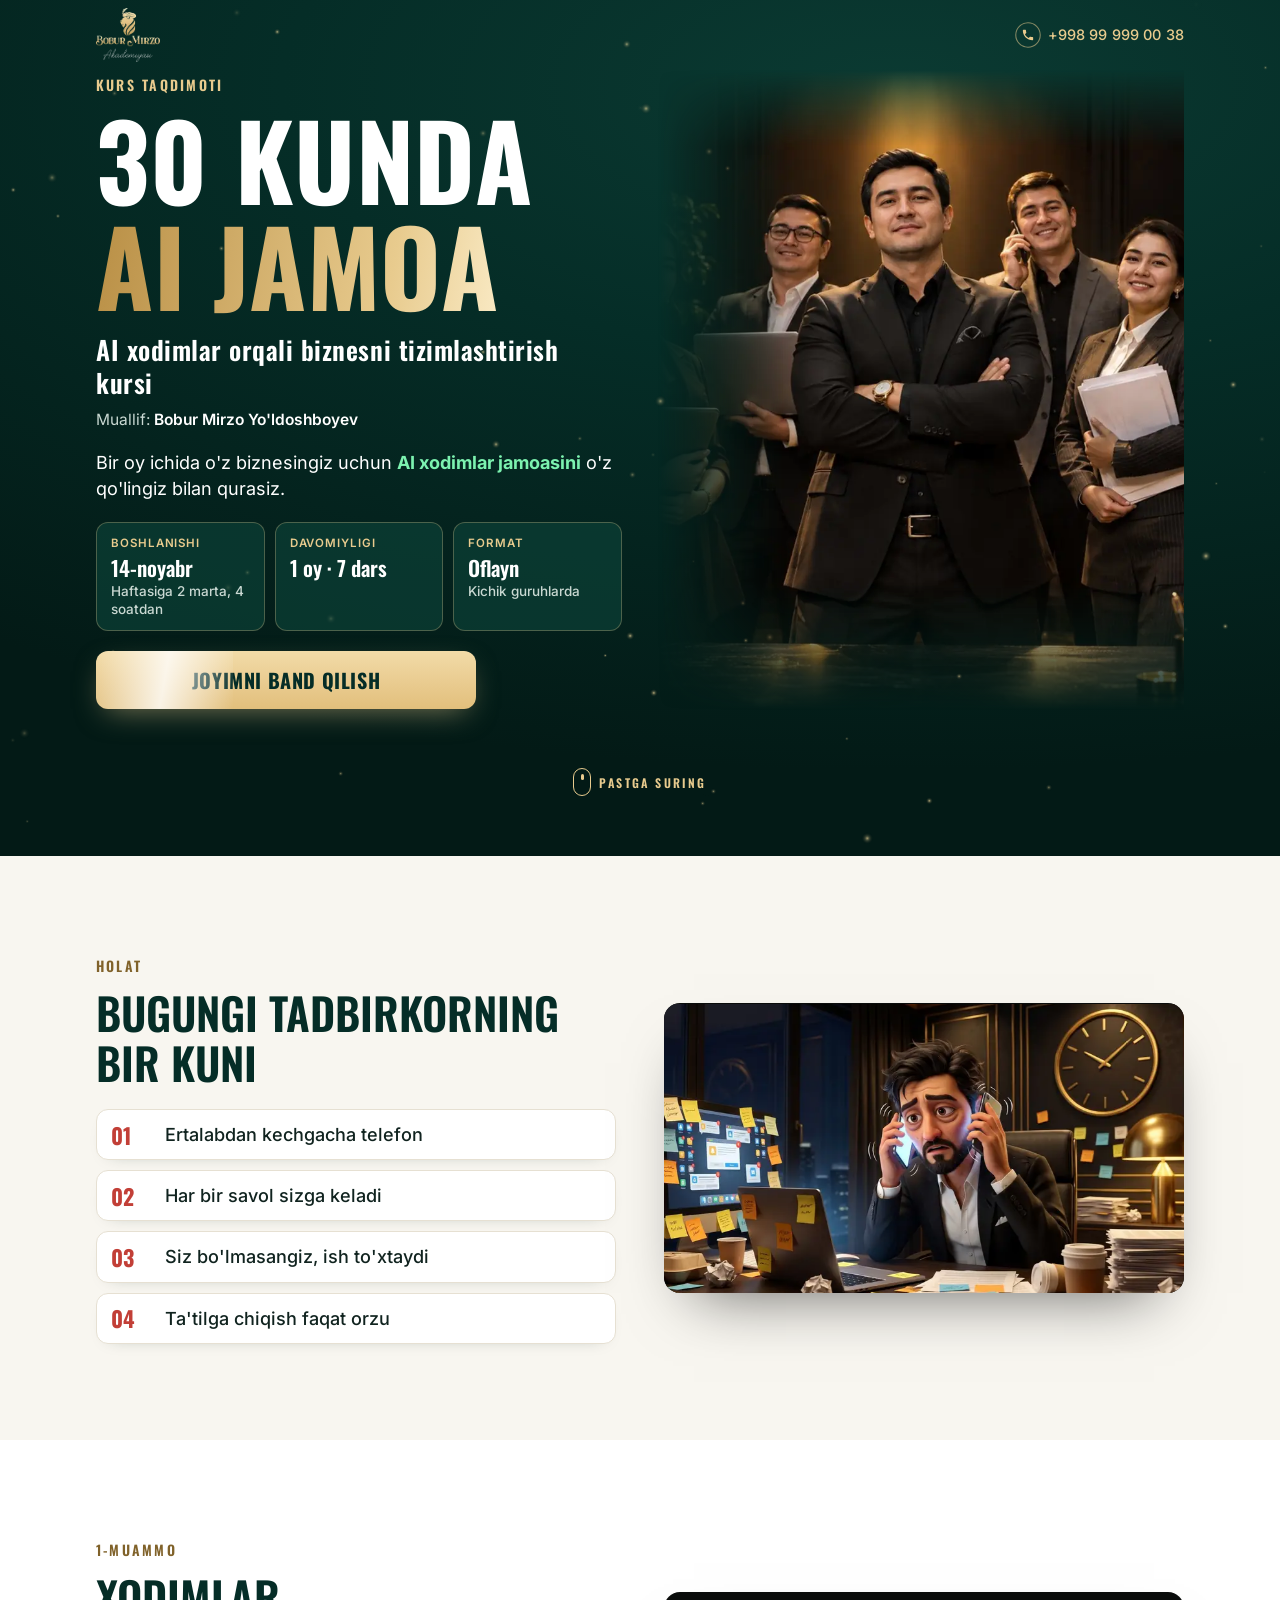
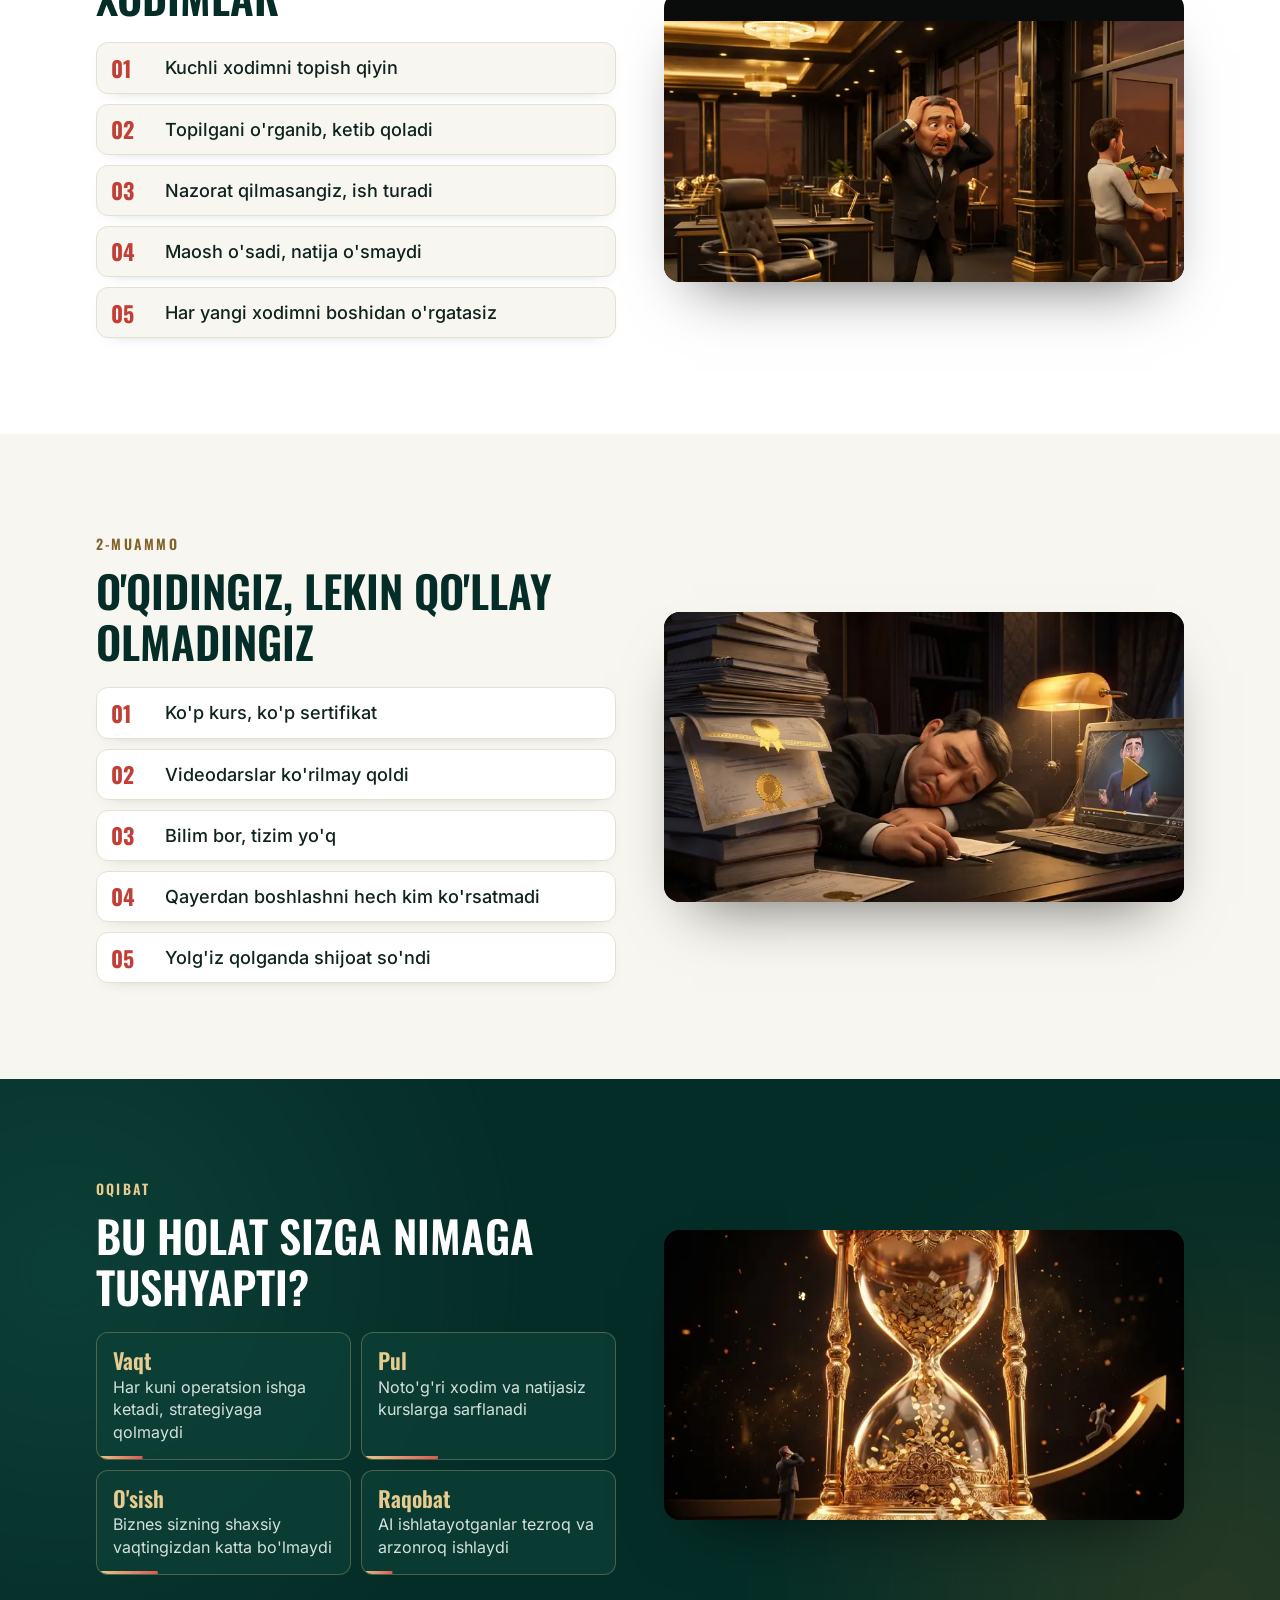
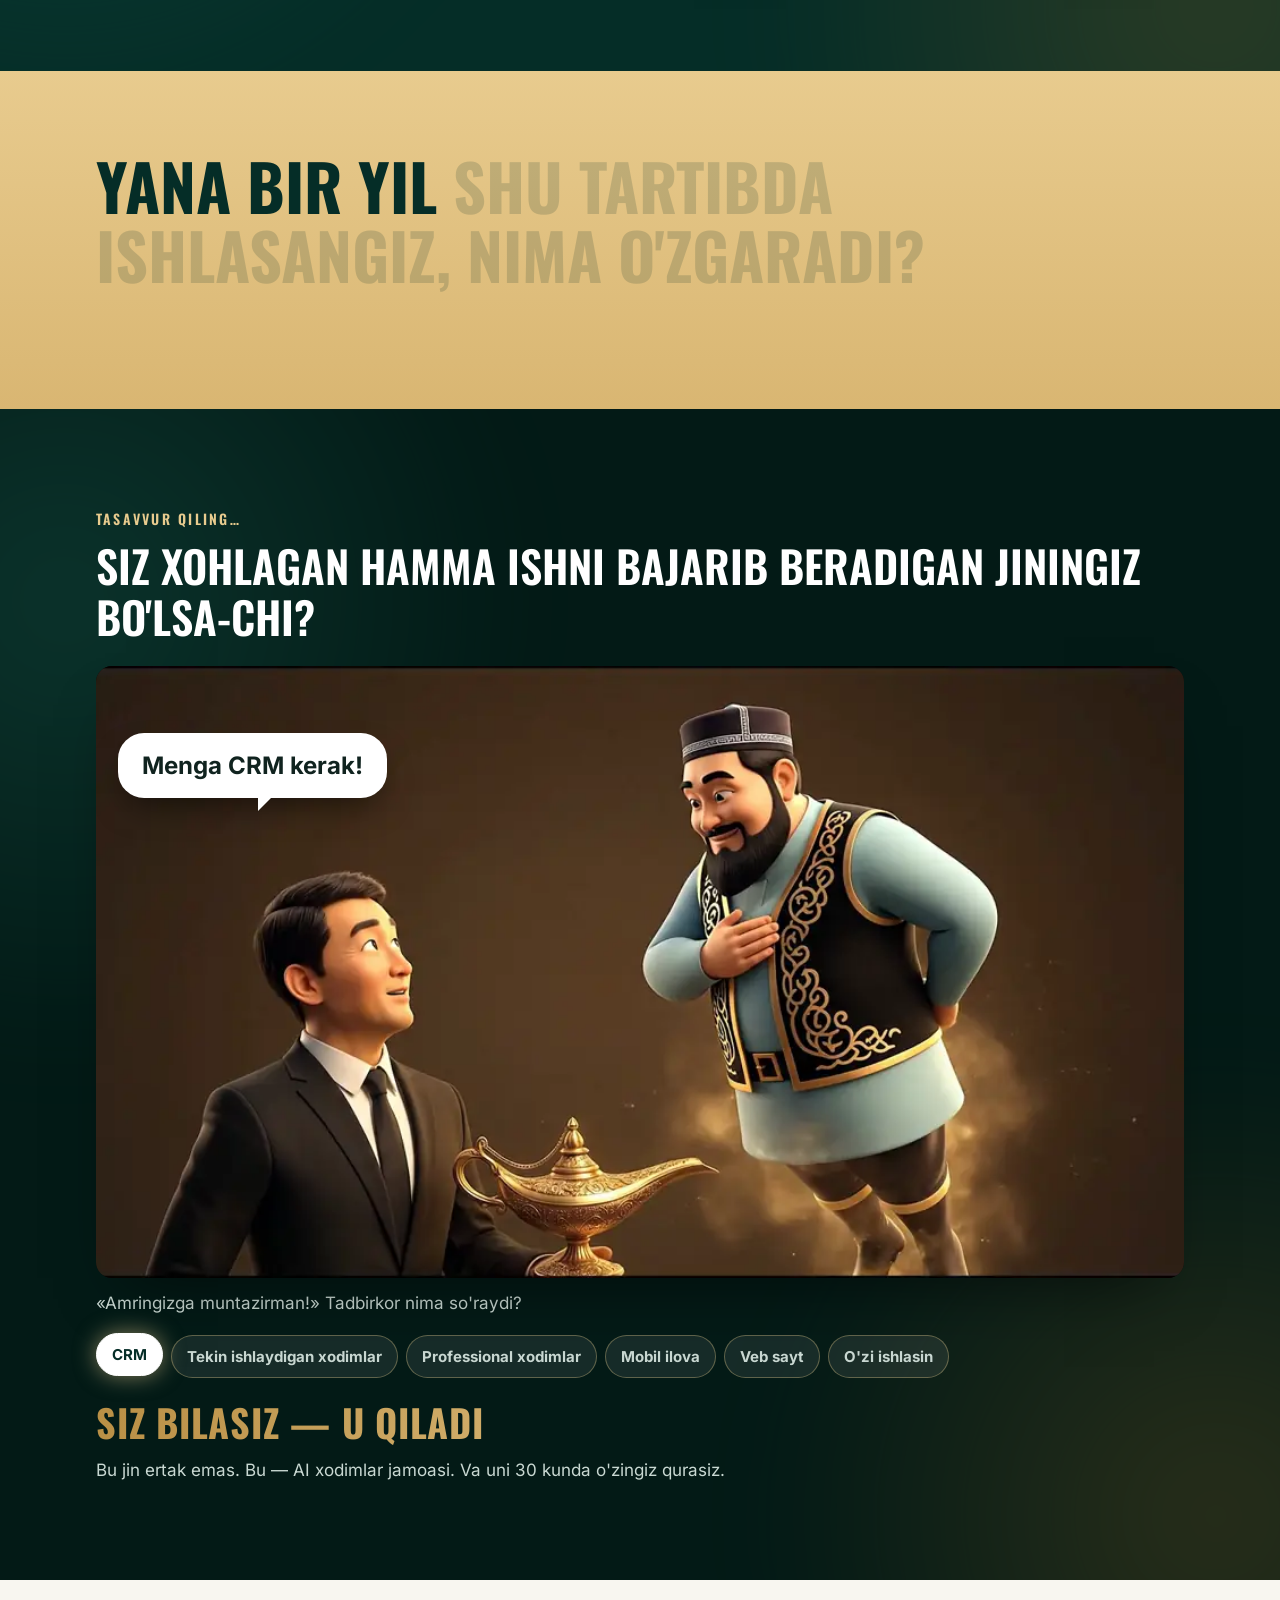
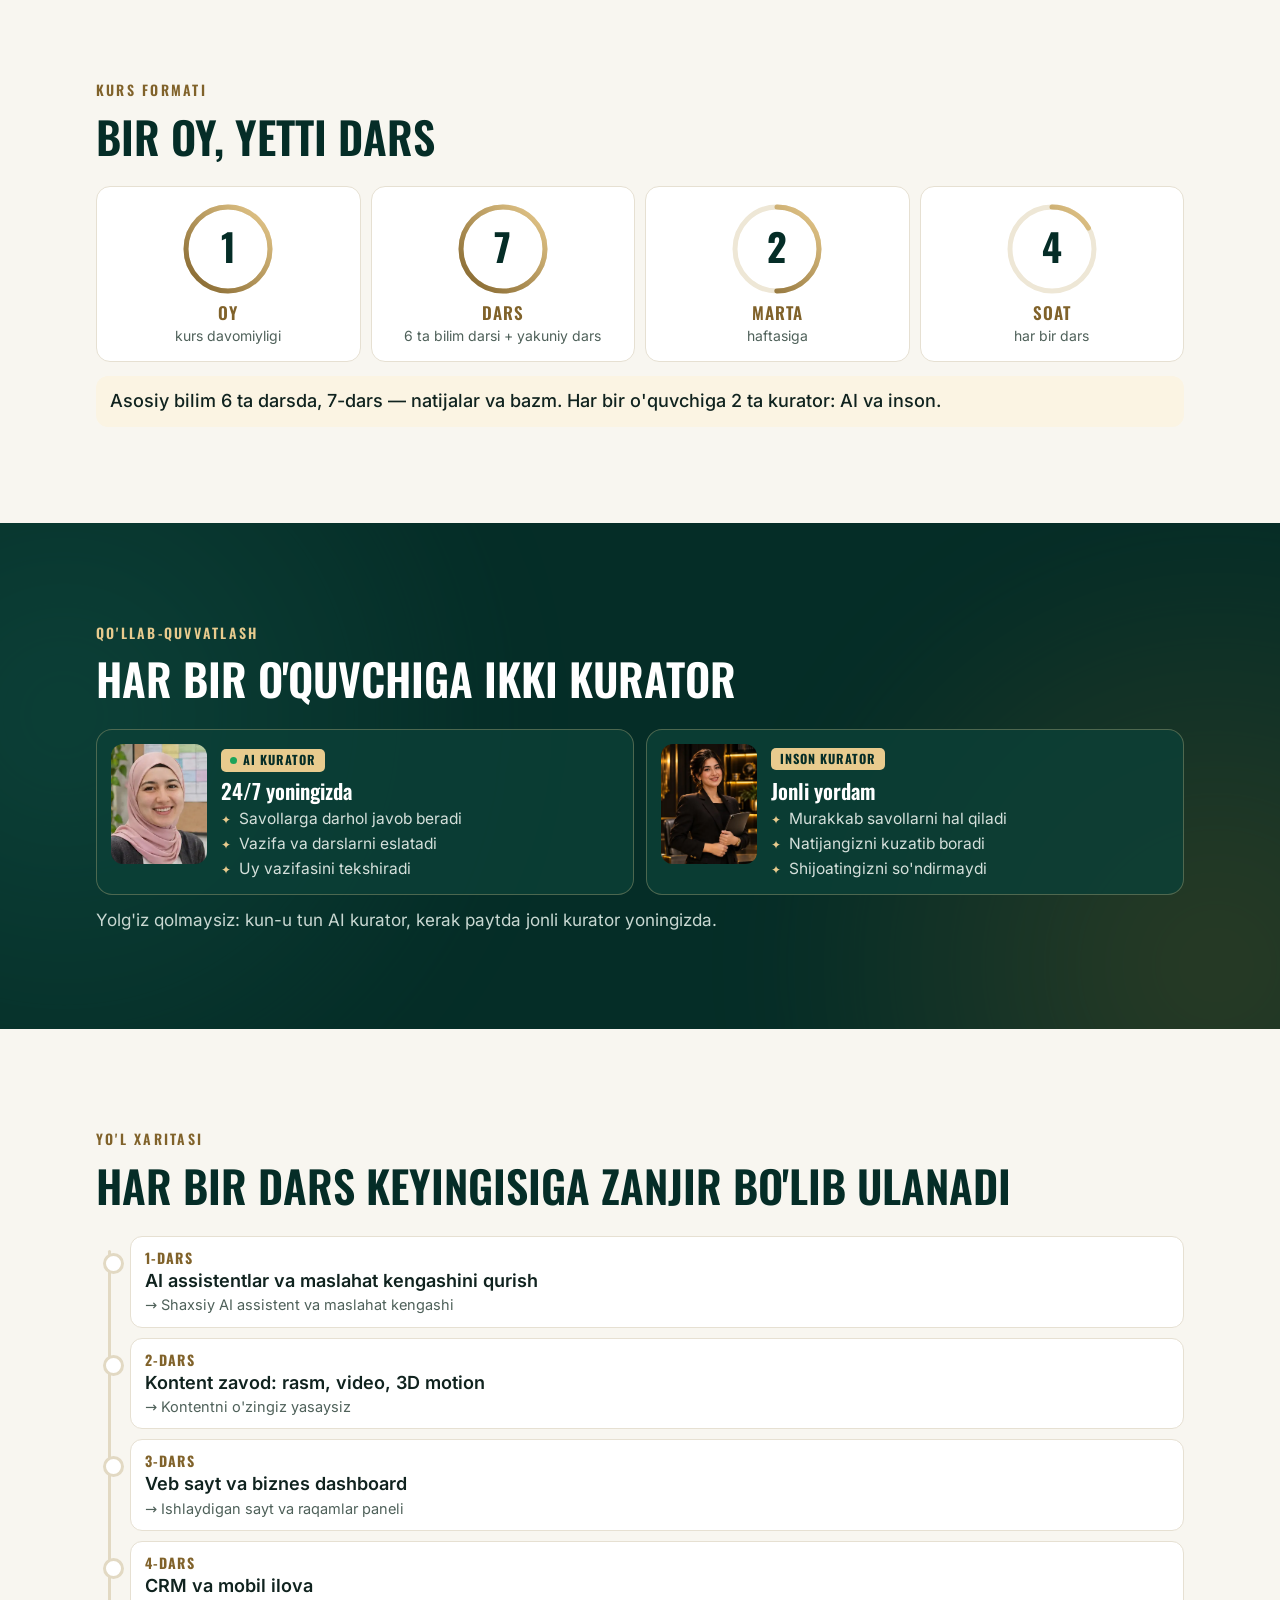
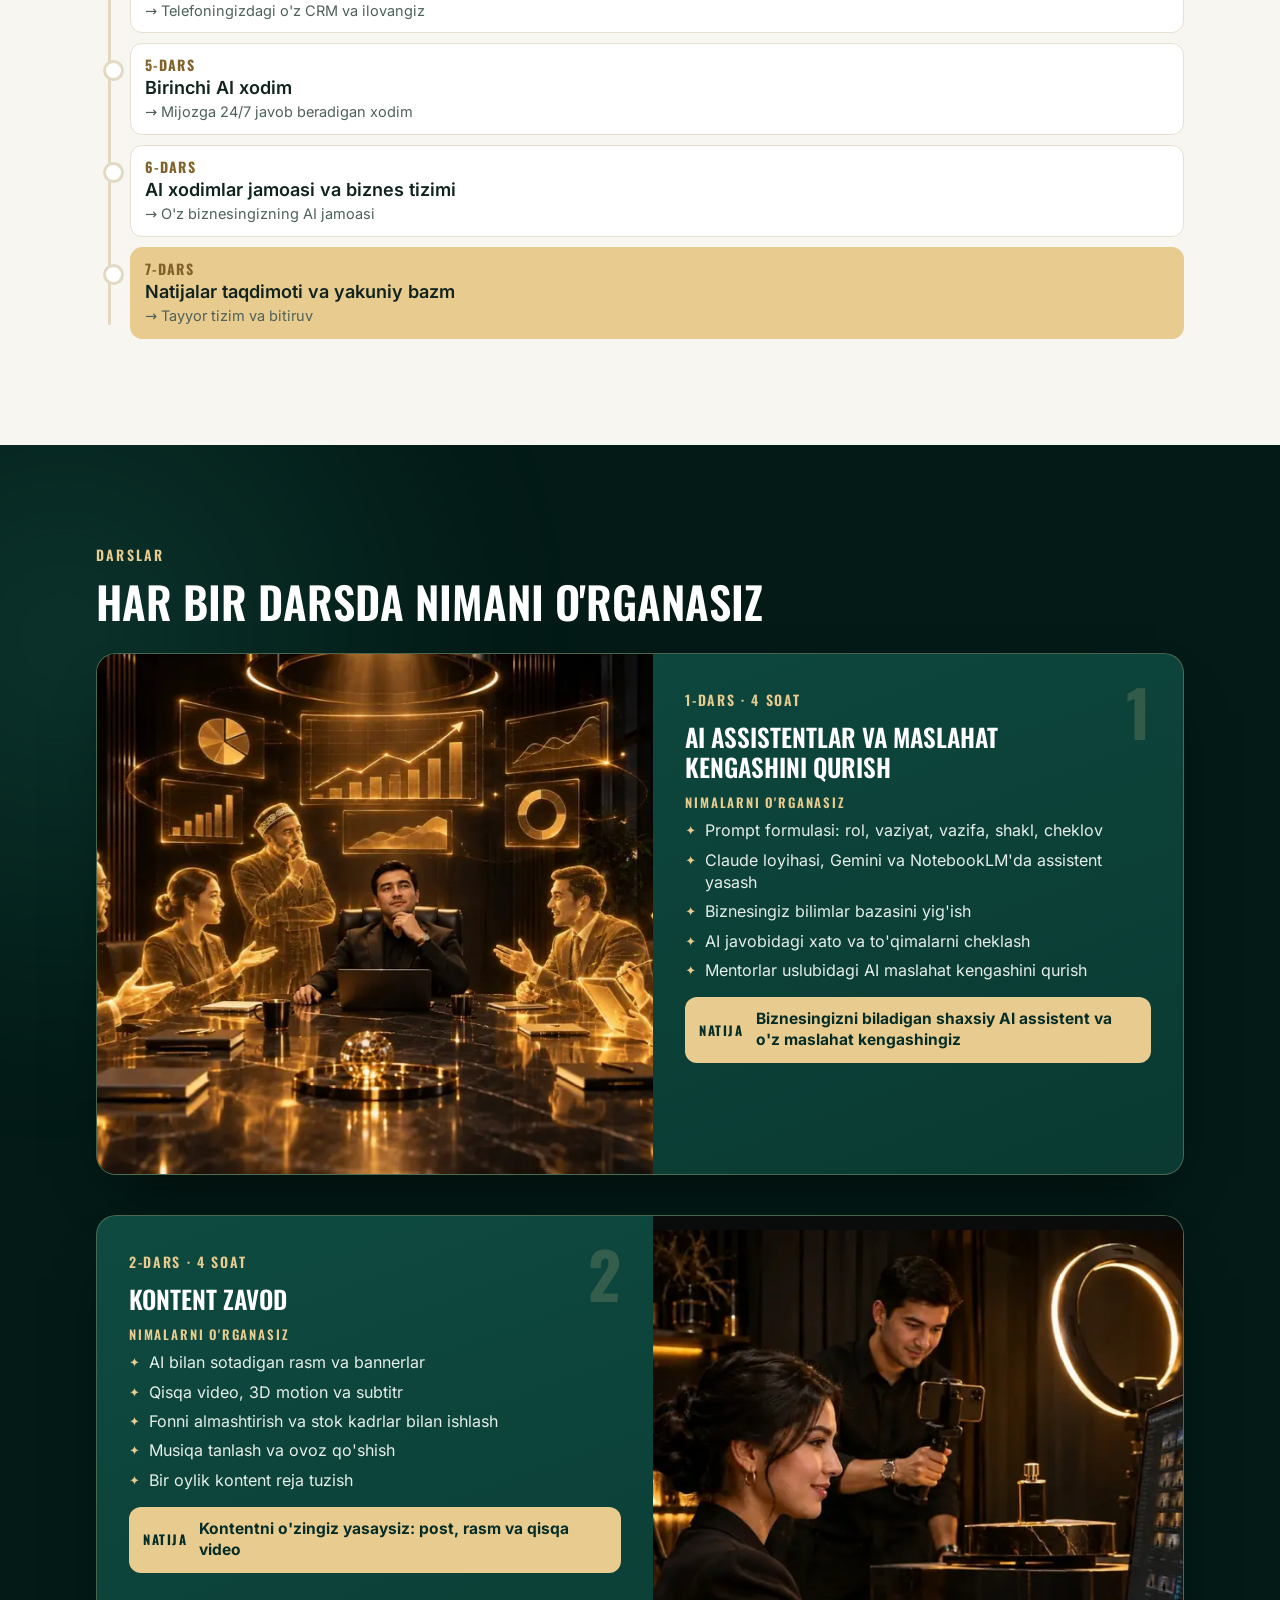
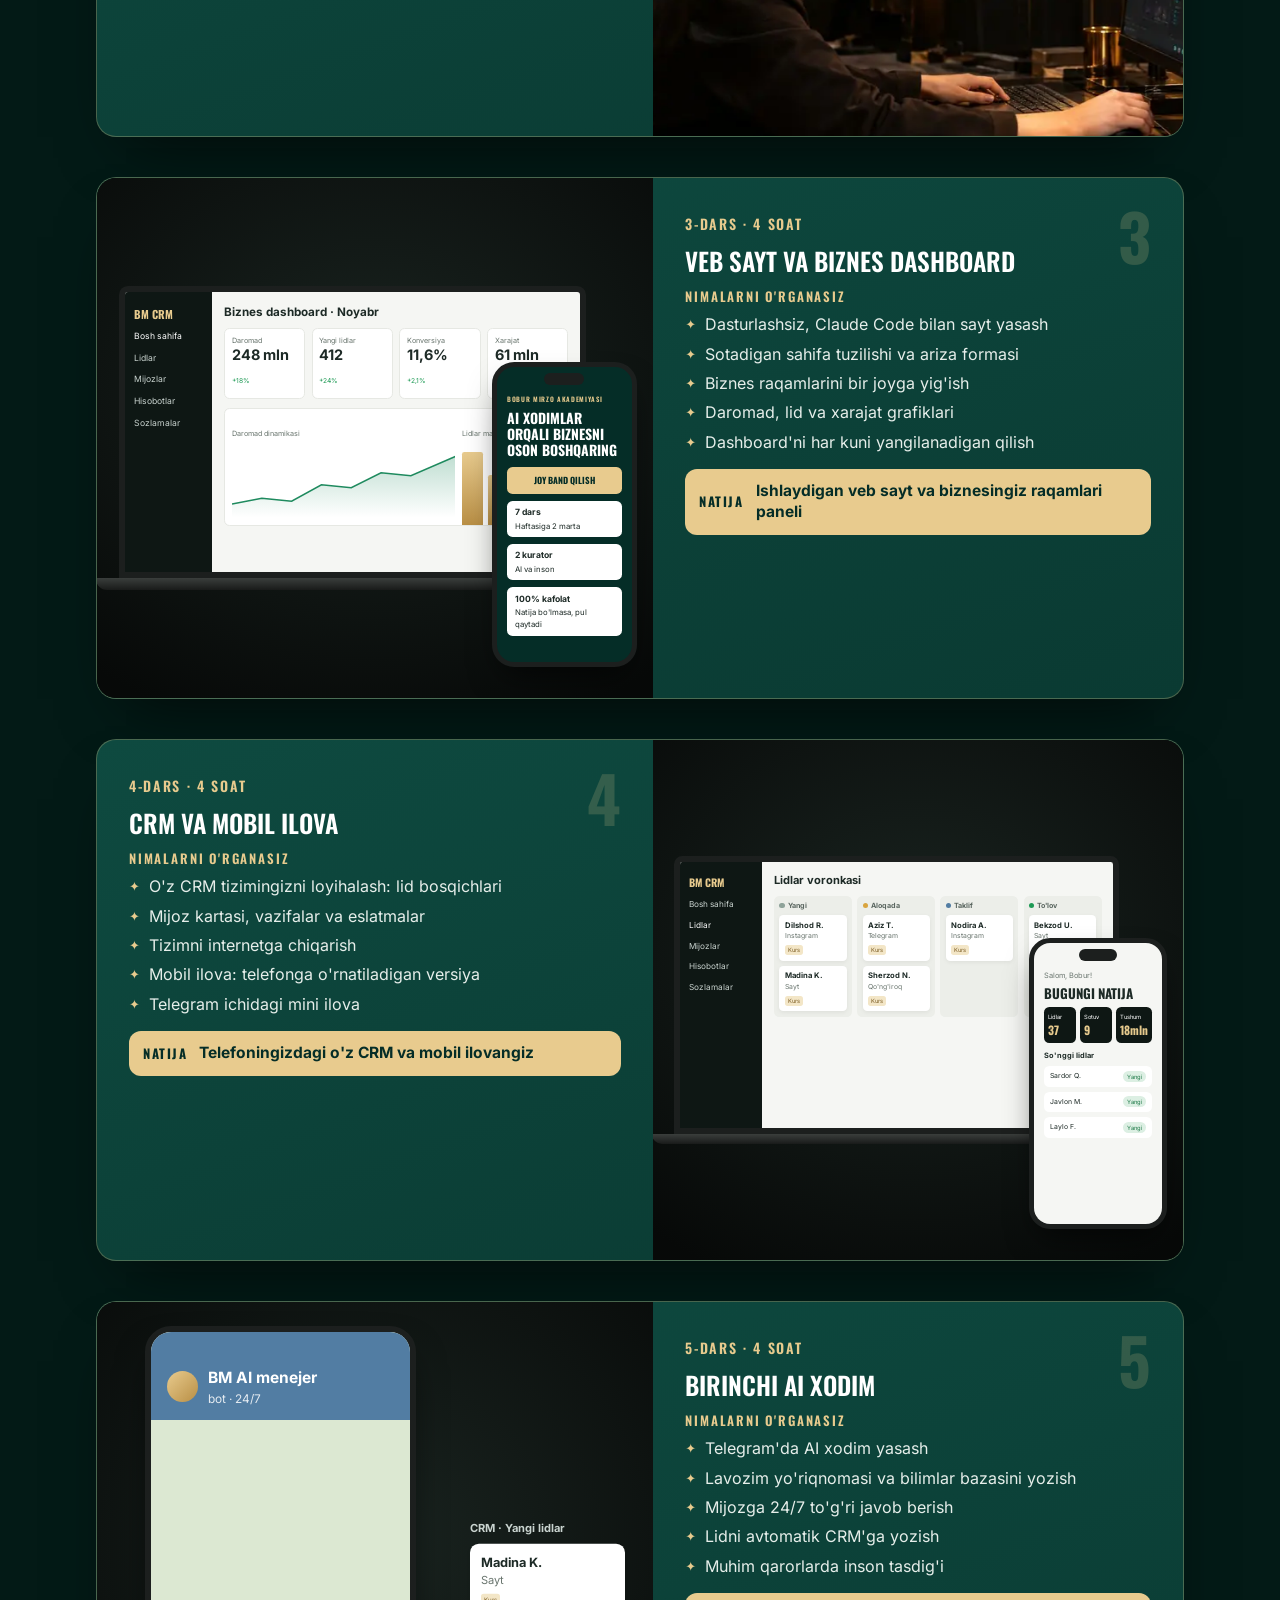
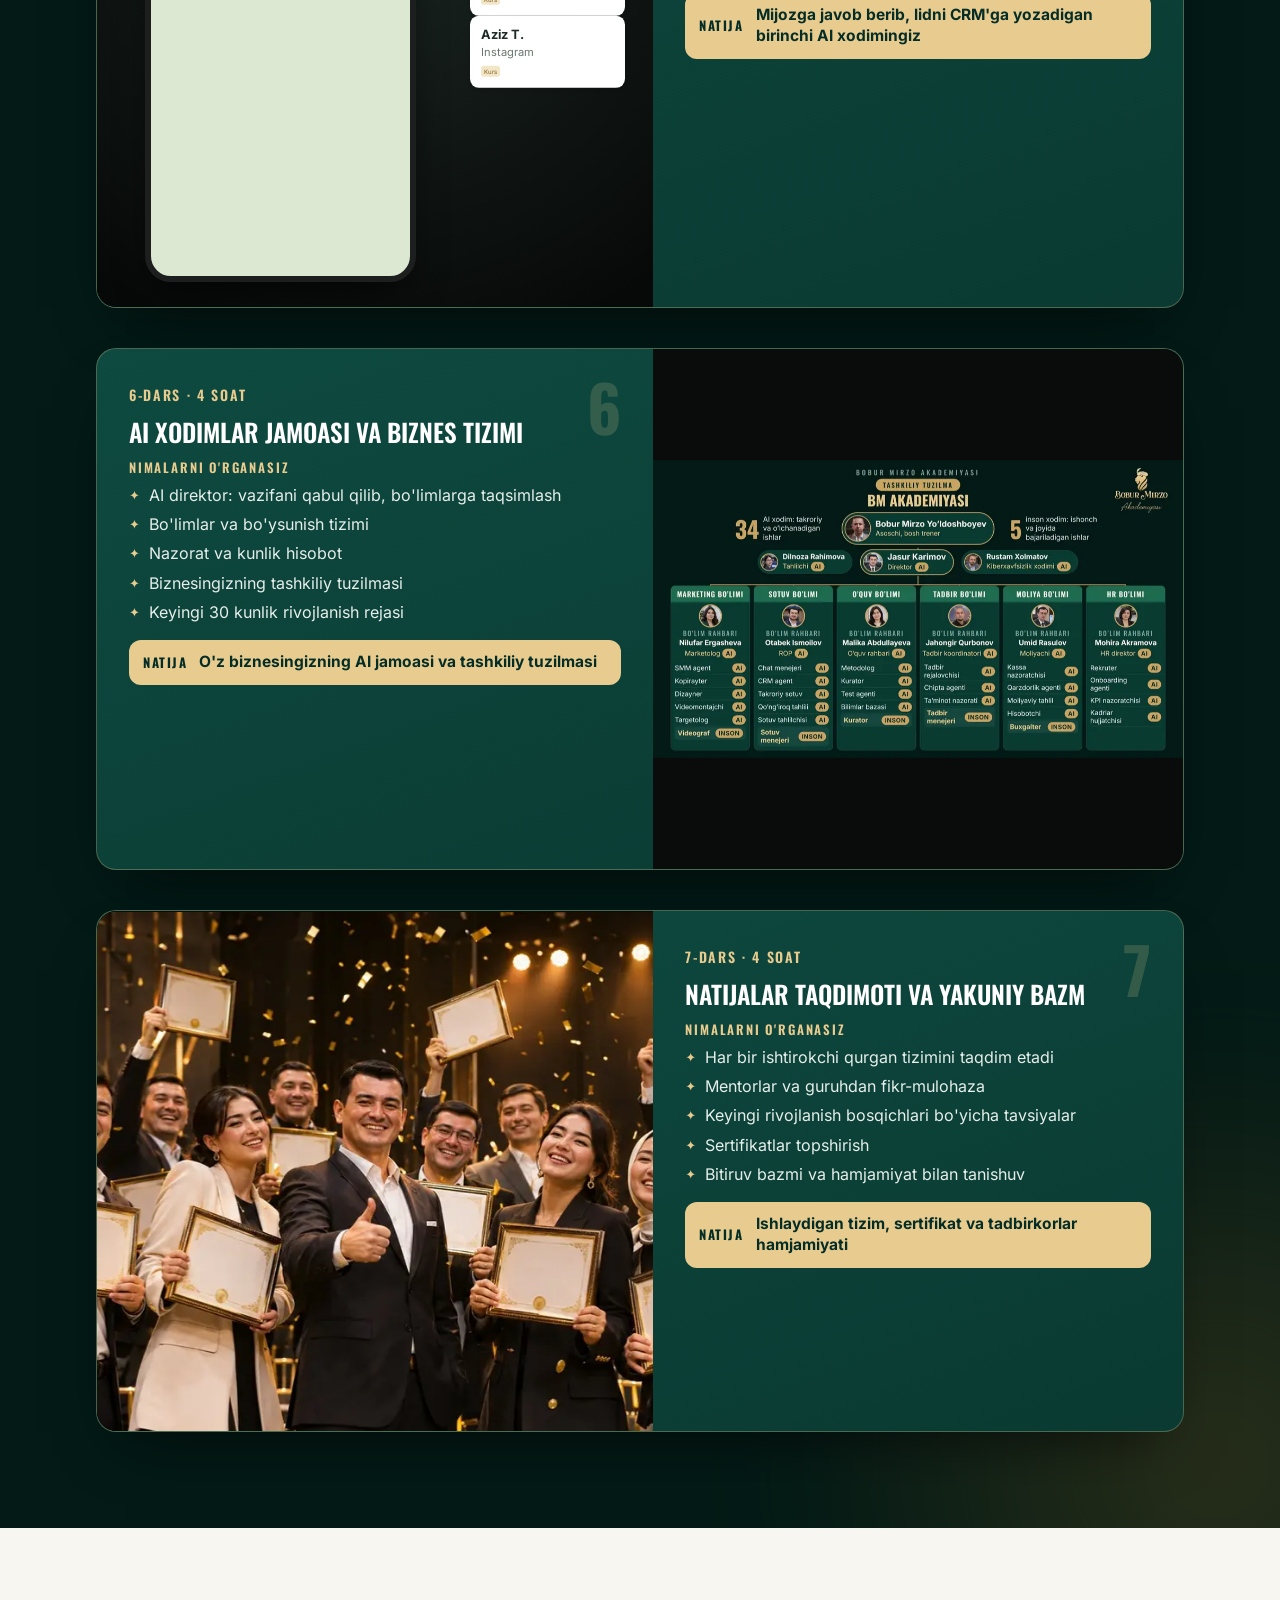
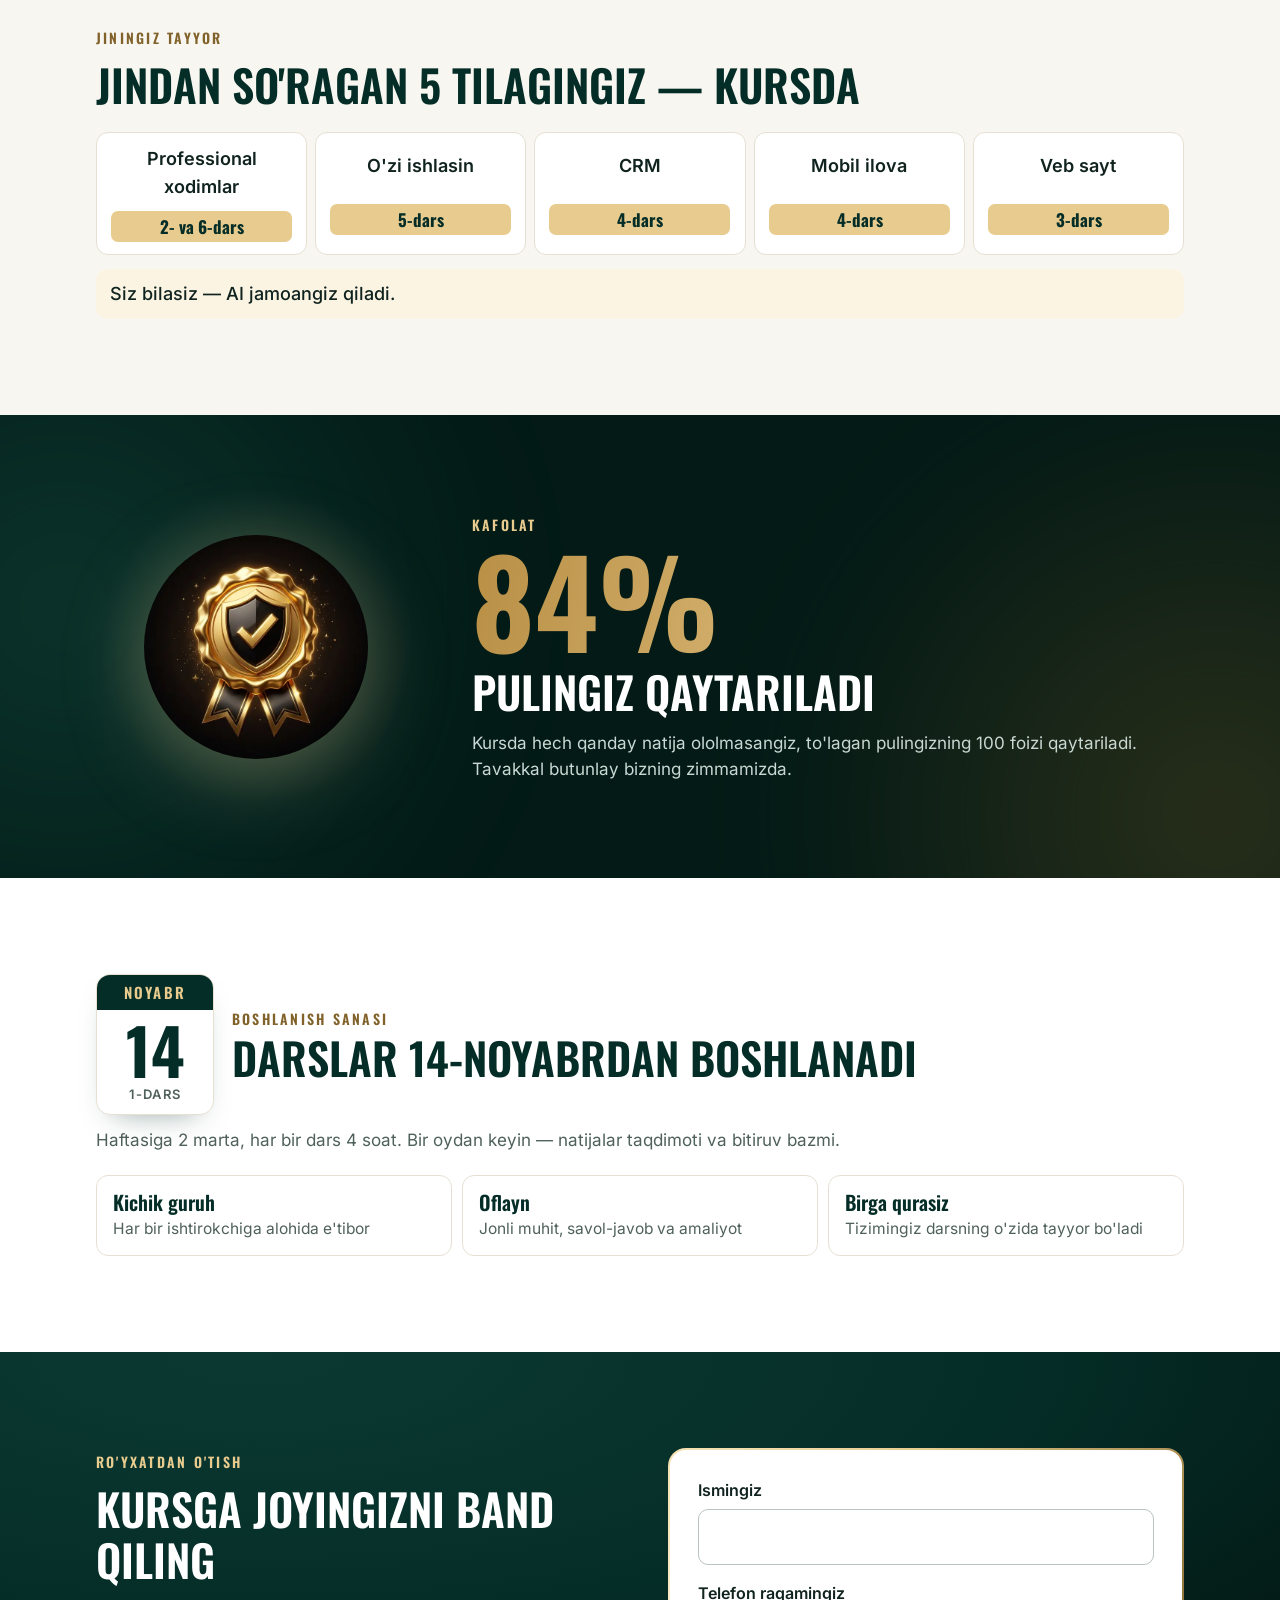
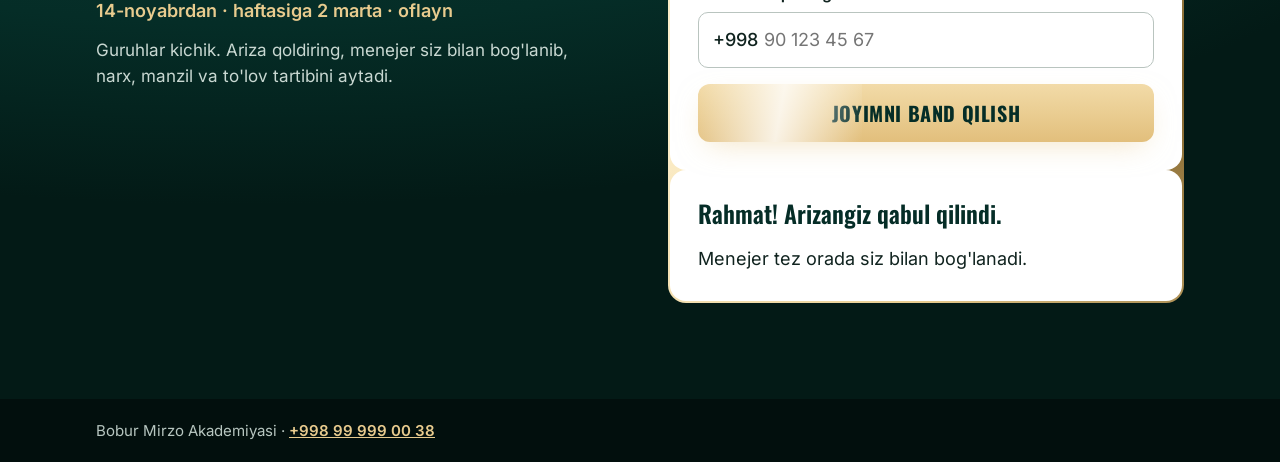
==== sayt/index.html @ 97747e4a "AI jamoa kurs saytining to'liq nusxasini qo'shish (sayt/) Asl sayt (sd21-katana.github.io/ai-jamoa) " ====
<!doctype html>
<html lang="uz">
<head>
<meta charset="utf-8">
<meta name="viewport" content="width=device-width, initial-scale=1, viewport-fit=cover">
<title>30 kunda AI jamoa | AI xodimlar orqali biznesni tizimlashtirish kursi</title>
<meta name="description" content="Bir oyda o'z biznesingiz uchun AI xodimlar jamoasini o'z qo'lingiz bilan qurasiz. 7 dars, oflayn, kichik guruhlarda. Darslar 14-noyabrdan.">
<meta name="theme-color" content="#031A16">
<meta property="og:title" content="30 kunda AI jamoa">
<meta property="og:description" content="AI xodimlar orqali biznesni tizimlashtirish kursi. Muallif: Bobur Mirzo Yo'ldoshboyev.">
<link rel="preload" as="image" href="assets/web/cover.webp" fetchpriority="high">
<link rel="preload" as="font" type="font/woff2" href="assets/fonts/oswald.woff2" crossorigin>
<style>
@font-face{font-family:'Inter';font-weight:400 700;font-display:swap;src:url(assets/fonts/inter.woff2) format('woff2')}
@font-face{font-family:'Oswald';font-weight:400 700;font-display:swap;src:url(assets/fonts/oswald.woff2) format('woff2')}
:root{
  --em:#052D27;--em2:#0C4037;--deep:#031A16;--gold:#CBA462;--gold-l:#E8CB8E;--gold-d:#80622A;
  --ink:#10231F;--mut:#4F615A;--paper:#F8F6F0;--line:#E6E0D2;--white:#fff;--red:#E0584F;--green:#7CF2B0;
  --head:'Oswald',Impact,'Arial Narrow',sans-serif;--body:'Inter',system-ui,-apple-system,'Segoe UI',Roboto,Arial,sans-serif;
  --ease:cubic-bezier(.2,.75,.2,1);
}
*{box-sizing:border-box;margin:0}
html{scroll-behavior:smooth;-webkit-text-size-adjust:100%}
body{background:var(--deep);color:#fff;font:400 17px/1.55 var(--body);overflow-x:hidden}
img{display:block;max-width:100%;height:auto}
a{color:inherit}
ul,ol{list-style:none;padding:0}
button,input{font:inherit}
:focus-visible{outline:3px solid var(--gold);outline-offset:2px}
.wrap{width:min(100%,1120px);margin:0 auto;padding:0 16px;position:relative;z-index:1}

/* ---------- harakat asoslari ---------- */
.rv{opacity:0;transform:translateY(34px);transition:opacity .9s var(--ease),transform .9s var(--ease);transition-delay:var(--d,0s)}
.rv.l{transform:translateX(-36px)}
.rv.z{transform:scale(.92)}
.rv.in{opacity:1;transform:none}
.prog{position:fixed;left:0;top:0;height:3px;width:100%;z-index:20;transform-origin:0 50%;transform:scaleX(0);background:linear-gradient(90deg,#80622A,#E8CB8E,#FFF3D2)}
.glow{position:fixed;left:0;top:0;width:520px;height:520px;margin:-260px 0 0 -260px;border-radius:50%;pointer-events:none;z-index:2;background:radial-gradient(closest-side,rgba(232,203,142,.13),transparent);mix-blend-mode:screen;opacity:0;transition:opacity .4s}
.aura{position:relative;overflow:hidden;isolation:isolate}
.aura::before,.aura::after{content:"";position:absolute;width:70vmax;height:70vmax;border-radius:50%;filter:blur(60px);opacity:.33;z-index:0;pointer-events:none;animation:drift 22s ease-in-out infinite alternate}
.aura::before{left:-30vmax;top:-20vmax;background:radial-gradient(closest-side,#1D6B5C,transparent)}
.aura::after{right:-30vmax;bottom:-30vmax;background:radial-gradient(closest-side,#7A5A22,transparent);animation-delay:-11s}
@keyframes drift{to{transform:translate(12vmax,8vmax) scale(1.15)}}
.paused .aura::before,.paused .aura::after{animation-play-state:paused}

/* ---------- sarlavha ---------- */
.top{position:relative;z-index:3;background:transparent}
.top .wrap{display:flex;align-items:center;justify-content:space-between;gap:12px;padding-block:8px}
.top img{height:54px;width:auto}
.tel{display:inline-flex;align-items:center;gap:7px;color:var(--gold-l);font-weight:500;font-size:14.5px;letter-spacing:.01em;text-decoration:none;white-space:nowrap;padding:12px 0}
.tel svg{width:26px;height:26px;flex:none}

/* ---------- birinchi ekran ---------- */
.hero{position:relative;background:radial-gradient(120% 80% at 70% 10%,#0B3A32 0,#052D27 40%,#031A16 100%);padding-bottom:34px;margin-top:-70px;padding-top:70px;overflow:hidden}
.dust{position:absolute;inset:0;width:100%;height:100%;z-index:1;pointer-events:none}
.ph{margin:0 -16px;position:relative;overflow:hidden;aspect-ratio:1.07}
.ph img{width:100%;height:100%;object-fit:cover;object-position:46% 20%;animation:kb 20s ease-in-out infinite alternate;
  -webkit-mask-image:linear-gradient(transparent 0,#000 18%,#000 60%,transparent 98%);mask-image:linear-gradient(transparent 0,#000 18%,#000 60%,transparent 98%)}
@keyframes kb{from{transform:scale(1.02)}to{transform:scale(1.12) translate(-1.5%,-1%)}}
.sweep{position:absolute;inset:0;pointer-events:none;background:linear-gradient(105deg,transparent 35%,rgba(255,236,190,.22) 50%,transparent 65%);transform:translateX(-120%);animation:sweep 6.5s ease-in-out 1.2s infinite}
@keyframes sweep{0%{transform:translateX(-120%)}45%,100%{transform:translateX(120%)}}
.kicker{display:inline-block;font:600 14px/1 var(--head);letter-spacing:.16em;color:var(--gold-l);text-transform:uppercase}
.hero .kicker{position:relative;margin-top:-56px}
h1{margin-top:10px;font:700 clamp(50px,15.5vw,104px)/.98 var(--head);text-transform:uppercase;letter-spacing:.005em}
h1 .ln{display:block;overflow:hidden;padding-bottom:.04em}
h1 .ln>span{display:inline-block;transform:translateY(110%);animation:up 1s var(--ease) forwards;animation-delay:var(--d)}
@keyframes up{to{transform:none}}
.gold{background:linear-gradient(100deg,#B98F45 0%,#E8CB8E 30%,#FFF4D6 45%,#E8CB8E 60%,#B98F45 100%);background-size:250% 100%;-webkit-background-clip:text;background-clip:text;color:transparent;animation:up 1s var(--ease) forwards,shimmer 5s linear 1.4s infinite}
@keyframes shimmer{to{background-position:-250% 0}}
.fade{opacity:0;animation:fadeup .9s var(--ease) forwards;animation-delay:var(--d)}
@keyframes fadeup{from{opacity:0;transform:translateY(18px)}to{opacity:1;transform:none}}
.sub{margin-top:12px;font:600 clamp(19px,5.4vw,26px)/1.3 var(--head);letter-spacing:.02em}
.author{margin-top:8px;color:#C9D8D2;font-size:15.5px}
.author b{color:#fff;font-weight:600}
.lead{margin-top:18px;font-size:18px;line-height:1.45}
.lead em{font-style:normal;font-weight:700;color:var(--green)}
.facts{margin-top:20px;display:grid;grid-template-columns:1fr 1fr;gap:10px}
.fc{background:rgba(12,64,55,.7);backdrop-filter:blur(6px);border:1px solid rgba(232,203,142,.3);border-radius:12px;padding:12px 14px}
.fc:first-child{grid-column:1/-1}
.fc dt{font-size:11.5px;font-weight:600;letter-spacing:.08em;color:var(--gold-l)}
.fc dd{margin:2px 0 0;font:600 21px/1.25 var(--head)}
.fc small{display:block;font:500 13.5px/1.3 var(--body);color:#C9D8D2;margin-top:2px}
.btn::after{content:"";position:absolute;top:0;bottom:0;left:0;width:36%;background:linear-gradient(100deg,transparent,rgba(255,255,255,.8),transparent);animation:shine 2s ease-in-out infinite;pointer-events:none}
@keyframes shine{0%{transform:translateX(-140%) skewX(-18deg)}45%,100%{transform:translateX(320%) skewX(-18deg)}}
.btn{position:relative;overflow:hidden;display:flex;align-items:center;justify-content:center;width:100%;min-height:58px;padding:12px 20px;border:0;border-radius:12px;background:linear-gradient(180deg,#F2DBA8,#E2BF7C);color:var(--em);font:700 20px/1.2 var(--head);letter-spacing:.03em;text-transform:uppercase;text-decoration:none;cursor:pointer;box-shadow:0 10px 30px -10px rgba(232,203,142,.55);transition:transform .2s,box-shadow .2s}
.btn:hover{transform:translateY(-2px);box-shadow:0 16px 36px -10px rgba(232,203,142,.7)}
.btn:disabled{opacity:.6;cursor:wait}
.hero .btn{margin-top:20px}
.cue{display:flex;justify-content:center;margin-top:22px;color:var(--gold-l);font:600 12px var(--head);letter-spacing:.2em;gap:8px;align-items:center;opacity:.8}
.cue i{width:18px;height:28px;border:1.5px solid var(--gold-l);border-radius:10px;position:relative}
.cue i::after{content:"";position:absolute;left:50%;top:5px;width:3px;height:6px;margin-left:-1.5px;border-radius:2px;background:var(--gold-l);animation:cue 1.6s ease-in-out infinite}
@keyframes cue{50%{transform:translateY(8px);opacity:.3}}

/* ---------- bo'limlar ---------- */
section.s{padding:64px 0;position:relative}
.light{background:var(--paper);color:var(--ink)}
.white{background:#fff;color:var(--ink)}
.dark{background:var(--em)}
.deep{background:var(--deep)}
h2{margin-top:8px;font:600 clamp(27px,7.6vw,44px)/1.15 var(--head);text-transform:uppercase}
.light h2,.white h2{color:var(--em)}
.light .kicker,.white .kicker{color:var(--gold-d)}
.intro{margin-top:12px;color:#C9D8D2;font-size:17px}
.light .intro,.white .intro{color:var(--mut)}
.pic{margin-top:24px;border-radius:16px;overflow:hidden;background:#0A0C0B;position:relative;box-shadow:0 30px 60px -30px rgba(0,0,0,.6)}
.pic img{width:100%;transform:scale(1.12);will-change:transform}
.pic::after{content:"";position:absolute;inset:0;background:linear-gradient(105deg,transparent 40%,rgba(255,236,190,.16) 50%,transparent 60%);transform:translateX(-120%);pointer-events:none}
.pic.in::after{animation:sweep 1.8s ease-out .3s}
.split{display:grid;gap:8px}
.num{margin-top:20px;display:grid;gap:10px}
.num li{display:grid;grid-template-columns:42px 1fr;gap:12px;align-items:center;background:#fff;border:1px solid var(--line);border-radius:12px;padding:12px 14px;font-weight:500;line-height:1.4;box-shadow:0 6px 18px -14px rgba(5,45,39,.4)}
.white .num li{background:var(--paper)}
.num li span{font:700 22px/1 var(--head);color:#C23F37}
.num li.in span{animation:pulse 1.2s ease-out}
@keyframes pulse{0%{text-shadow:0 0 0 rgba(224,88,79,.0)}40%{text-shadow:0 0 18px rgba(224,88,79,.8)}100%{text-shadow:none}}

/* oqibat */
.cost{margin-top:20px;display:grid;gap:10px}
.cost li{background:rgba(12,64,55,.75);border:1px solid rgba(232,203,142,.28);border-radius:12px;padding:14px 16px 16px;position:relative;overflow:hidden}
.cost b{display:block;font:600 22px/1.2 var(--head);color:var(--gold-l)}
.cost span{display:block;margin-top:2px;color:#D5E0DB;font-size:16px;line-height:1.4}
.cost i{position:absolute;left:0;bottom:0;height:3px;width:100%;background:linear-gradient(90deg,#E8CB8E,#E0584F);transform-origin:0 50%;transition:transform 2.6s cubic-bezier(.4,0,.2,1) .4s}
.cost li.in i{transform:scaleX(var(--to,.2))}
.sand{position:absolute;inset:0;pointer-events:none}

/* savol */
.ask{background:linear-gradient(180deg,#E8CB8E,#D9B672);color:var(--em);padding:80px 0;position:relative;overflow:hidden}
.ask p{font:700 clamp(32px,9vw,64px)/1.08 var(--head);text-transform:uppercase}
.ask p .w{opacity:.16;transition:opacity .25s}
.ask p .w.on{opacity:1}
.ask small{display:block;margin-top:16px;font:500 17px/1.4 var(--body)}

/* jin */
.jin-pic{position:relative;container-type:inline-size;aspect-ratio:16/9}
.jin-pic video{position:absolute;inset:0;width:100%;height:100%;object-fit:cover;background:#1E1916}
.sb{position:absolute;z-index:3;max-width:42%;padding:1.6cqw 2.2cqw;border-radius:2.4cqw;font:700 clamp(11px,2.9cqw,24px)/1.25 var(--body);box-shadow:0 1.4cqw 3cqw -1cqw rgba(0,0,0,.6);opacity:0;transform:scale(.4);transition:opacity .35s,transform .45s cubic-bezier(.3,1.6,.5,1);pointer-events:none}
.sb.on{opacity:1;transform:none}
.sb::after{content:"";position:absolute;width:0;height:0;border:1.4cqw solid transparent}
.sb-jin{left:25%;top:2%;max-width:31%;background:linear-gradient(180deg,#F6DFA8,#E2BF7C);color:var(--em);transform-origin:100% 100%}
.sb-jin::after{right:2.4cqw;bottom:-2.6cqw;border-top-color:#E2BF7C;border-right-width:0}
.sb-man{left:2%;top:11%;background:#fff;color:var(--ink);transform-origin:70% 100%}
.sb-man::after{left:52%;bottom:-2.6cqw;border-top-color:#fff;border-left-width:0}
@media (max-width:620px){
  .jin-pic{aspect-ratio:4/3}
  .jin-pic video{object-position:40% 50%}
  .sb{font-size:clamp(12px,3.9cqw,17px);padding:2.2cqw 3cqw;border-radius:3cqw}
  .sb-jin{left:17%;top:2%;max-width:44%}
  .sb-man{left:2%;top:10%;max-width:56%}
  .sb-man::after{left:42%}
}
.replay{position:absolute;right:2%;bottom:3%;z-index:3;border:1px solid rgba(232,203,142,.5);background:rgba(3,26,22,.65);color:var(--gold-l);border-radius:30px;padding:6px 12px;font:600 13px var(--body);cursor:pointer;opacity:0;transition:opacity .4s;pointer-events:none}
.replay.on{opacity:1;pointer-events:auto}
.wish{margin-top:18px;display:flex;flex-wrap:wrap;gap:8px}
.wish li{padding:9px 15px;border-radius:30px;background:rgba(255,255,255,.08);border:1px solid rgba(232,203,142,.35);color:#C9D8D2;font-weight:700;font-size:15px;transition:background .4s,color .4s,transform .4s,box-shadow .4s}
.wish li.lit{background:#fff;color:var(--em);border-color:#fff;transform:translateY(-2px);box-shadow:0 0 22px rgba(232,203,142,.55)}
.motto{margin-top:22px;font:700 clamp(26px,7vw,38px)/1.2 var(--head);text-transform:uppercase;letter-spacing:.02em;min-height:1.2em}
.motto .typed{border-right:2px solid var(--gold-l);padding-right:4px;animation:caret 1s steps(1) infinite}
@keyframes caret{50%{border-color:transparent}}

/* format */
.stats{margin-top:24px;display:grid;grid-template-columns:1fr 1fr;gap:10px}
.stats li{background:#fff;border:1px solid var(--line);border-radius:14px;padding:16px 10px;text-align:center;position:relative;overflow:hidden}
.stats svg{width:92px;height:92px;display:block;margin:0 auto}
.stats circle{fill:none;stroke-width:5}
.stats .bg{stroke:#EEE7D6}
.stats .fg{stroke:url(#gr);stroke-linecap:round;stroke-dasharray:264;stroke-dashoffset:264;transform:rotate(-90deg);transform-origin:50% 50%;transition:stroke-dashoffset 1.8s var(--ease) .2s}
.stats li.in .fg{stroke-dashoffset:var(--off)}
.stats b{position:absolute;left:0;right:0;top:40px;font:700 38px/1 var(--head);color:var(--em)}
.stats span{display:block;margin-top:8px;font:600 17px/1.2 var(--head);text-transform:uppercase;letter-spacing:.06em;color:var(--gold-d)}
.stats small{display:block;margin-top:3px;color:var(--mut);font-size:14px;line-height:1.35}
.note{margin-top:14px;background:#FBF4E3;color:var(--ink);border-radius:12px;padding:12px 14px;font-weight:500;line-height:1.45}

/* kuratorlar */
.cur{margin-top:24px;display:grid;gap:12px;perspective:900px}
.cur>li{display:grid;grid-template-columns:96px 1fr;gap:14px;align-items:start;background:rgba(12,64,55,.8);border:1px solid rgba(232,203,142,.3);border-radius:16px;padding:14px;transition:transform .25s}
.cur img{width:96px;height:120px;object-fit:cover;object-position:50% 20%;border-radius:12px}
.tag{display:inline-flex;align-items:center;gap:6px;padding:3px 9px;border-radius:5px;background:var(--gold-l);color:var(--em);font:700 12.5px/1.3 var(--head);letter-spacing:.08em}
.tag i{width:7px;height:7px;border-radius:50%;background:#1BA35A;box-shadow:0 0 0 0 rgba(27,163,90,.7);animation:ping 1.6s infinite}
@keyframes ping{70%{box-shadow:0 0 0 7px rgba(27,163,90,0)}100%{box-shadow:0 0 0 0 rgba(27,163,90,0)}}
.cur b{display:block;margin-top:6px;font:600 21px/1.2 var(--head)}
.cur ul{margin-top:6px;display:grid;gap:4px;color:#D5E0DB;font-size:15.5px;line-height:1.35}
.cur ul li{padding-left:18px;position:relative}
.cur ul li::before{content:"✦";position:absolute;left:0;color:var(--gold-l);font-size:12px;top:3px}

/* yo'l xaritasi */
.road{margin-top:24px;position:relative;padding-left:34px}
.road::before,.road .bar{content:"";position:absolute;left:12px;top:14px;bottom:14px;width:3px;border-radius:2px;background:#E2D9C3}
.road .bar{background:linear-gradient(#80622A,#E8CB8E);transform-origin:50% 0;transform:scaleY(var(--p,0));transition:transform .15s linear}
.road li{position:relative;margin-bottom:10px;background:#fff;border:1px solid var(--line);border-radius:12px;padding:12px 14px;line-height:1.35;transition:border-color .3s,box-shadow .3s}
.road li::before{content:"";position:absolute;left:-28px;top:16px;width:15px;height:15px;border-radius:50%;background:#fff;border:3px solid #E2D9C3;transition:all .3s}
.road li.on{border-color:var(--gold);box-shadow:0 10px 26px -18px rgba(128,98,42,.7)}
.road li.on::before{background:var(--gold-l);border-color:var(--gold-d);box-shadow:0 0 0 5px rgba(232,203,142,.35)}
.road .d{font:700 14px/1 var(--head);letter-spacing:.08em;color:var(--gold-d);text-transform:uppercase}
.road b{display:block;margin-top:4px;font-weight:600}
.road span{display:block;color:var(--mut);font-size:14.5px;margin-top:2px}
.road li.last{background:var(--gold-l);border-color:var(--gold-l)}

/* darslar */
.lessons{margin-top:26px;display:grid;gap:24px}
.les{background:linear-gradient(160deg,#0E4A40,#0A3A32);border:1px solid rgba(232,203,142,.28);border-radius:20px;overflow:hidden;box-shadow:0 30px 60px -30px rgba(0,0,0,.7)}
.les .im{background:#0A0C0B;aspect-ratio:1.35;display:flex;align-items:center;justify-content:center;overflow:hidden;position:relative}
.les .im>img{width:100%;height:100%;object-fit:cover;transform:scale(1.12);will-change:transform}
.les .im.fit>img{object-fit:contain;transform:none}
.les .tx{padding:18px 16px}
.les .lab{font:600 14px/1 var(--head);letter-spacing:.12em;color:var(--gold-l);text-transform:uppercase}
.les .big{float:right;font:700 64px/.8 var(--head);color:rgba(232,203,142,.18)}
.les h3{margin-top:8px;font:600 25px/1.2 var(--head);text-transform:uppercase}
.les h4{margin-top:14px;font:600 13px/1 var(--head);letter-spacing:.14em;color:var(--gold-l)}
.les ul{margin-top:10px;display:grid;gap:7px;color:#E6EEEA;font-size:16px;line-height:1.4}
.les ul li{padding-left:20px;position:relative}
.les ul li::before{content:"✦";position:absolute;left:0;top:2px;color:var(--gold-l);font-size:13px}
.res{margin-top:16px;display:grid;grid-template-columns:auto 1fr;gap:12px;align-items:center;background:var(--gold-l);color:var(--em);border-radius:12px;padding:12px 14px}
.res span{font:700 13px/1 var(--head);letter-spacing:.12em}
.res b{font-weight:700;line-height:1.35;font-size:15.5px}

/* ---------- jonli maketlar ---------- */
.mk{container-type:inline-size;width:100%;height:100%;position:relative;display:flex;align-items:center;justify-content:center;background:radial-gradient(80% 70% at 50% 40%,#1A2420,#070908)}
.lap{width:84%;position:relative;margin-right:8%}
.lap .scr{aspect-ratio:16/10;border:1.2cqw solid #1C1F1E;border-radius:1.6cqw 1.6cqw 0 0;background:#F5F6F3;display:grid;grid-template-columns:19% 1fr;overflow:hidden;color:#1D2A26}
.lap .base{height:2cqw;background:linear-gradient(#3A3E3C,#191B1A);border-radius:0 0 2cqw 2cqw;margin:0 -5%}
.side{background:#0E1714;color:#C9D3CF;padding:2.4cqw 1.6cqw;font-size:1.55cqw;display:grid;align-content:start;gap:1.5cqw}
.side b{color:var(--gold-l);font:700 2cqw var(--head)}
.side .on{color:#fff}
.main{padding:2.2cqw;display:grid;align-content:start;gap:1.6cqw;min-width:0}
.main h5{font:700 2.1cqw var(--body)}
.kpis{display:grid;grid-template-columns:repeat(4,1fr);gap:1.2cqw}
.kpi{background:#fff;border:.2cqw solid #E6E8E3;border-radius:1cqw;padding:1.2cqw}
.kpi small{display:block;font-size:1.3cqw;color:#6A766F}
.kpi strong{display:block;font:700 2.6cqw var(--body)}
.kpi em{font-style:normal;font-size:1.2cqw;color:#1E9A55}
.chart{background:#fff;border:.2cqw solid #E6E8E3;border-radius:1cqw;padding:1.2cqw;display:grid;grid-template-columns:1fr 30%;gap:1.2cqw}
.chart small{font-size:1.3cqw;color:#6A766F}
.chart svg{width:100%;height:auto;display:block}
.chart .ln{fill:none;stroke:#1E8A5E;stroke-width:2;stroke-dasharray:420;stroke-dashoffset:420}
.chart .ar{fill:url(#ga);opacity:0;transition:opacity 1s .8s}
.mk.run .chart .ln{animation:draw 2.4s var(--ease) forwards}
.mk.run .chart .ar{opacity:1}
@keyframes draw{to{stroke-dashoffset:0}}
.bars{display:flex;align-items:flex-end;gap:.8cqw;height:100%}
.bars i{flex:1;background:linear-gradient(#E8CB8E,#B98F45);border-radius:.4cqw .4cqw 0 0;height:var(--h);transform:scaleY(0);transform-origin:50% 100%;transition:transform 1.2s var(--ease)}
.mk.run .bars i{transform:none}
.mk.run .bars i:nth-child(2){transition-delay:.15s}.mk.run .bars i:nth-child(3){transition-delay:.3s}.mk.run .bars i:nth-child(4){transition-delay:.45s}
.phone{position:absolute;right:3%;bottom:6%;width:26%;aspect-ratio:9/19;border:1cqw solid #1C1F1E;border-radius:4cqw;background:#052D27;overflow:hidden;box-shadow:0 3cqw 6cqw -2cqw rgba(0,0,0,.7);color:#fff;font-size:1.6cqw;padding:5cqw 1.8cqw 2cqw}
.phone::before{content:"";position:absolute;top:1.2cqw;left:50%;width:30%;height:2.2cqw;margin-left:-15%;background:#1C1F1E;border-radius:2cqw}
.phone .br{font:600 1.2cqw var(--head);letter-spacing:.1em;color:var(--gold-l)}
.phone h6{margin-top:1cqw;font:700 2.5cqw/1.15 var(--head);text-transform:uppercase}
.phone .cta{margin-top:1.6cqw;background:var(--gold-l);color:var(--em);border-radius:1cqw;text-align:center;font:700 1.6cqw var(--head);padding:1.2cqw 0}
.phone .it{margin-top:1.2cqw;background:#fff;color:#1D2A26;border-radius:1cqw;padding:1cqw 1.4cqw;font-size:1.4cqw}
.phone .it b{display:block;font-size:1.55cqw}
/* CRM */
.cols{display:grid;grid-template-columns:repeat(4,1fr);gap:1cqw;min-height:22cqw}
.col{background:#ECEEE9;border-radius:1cqw;padding:1cqw;display:flex;flex-direction:column;gap:.9cqw}
.col h6{font:700 1.35cqw var(--body);color:#5A6660;display:flex;align-items:center;gap:.6cqw}
.col h6 i{width:1cqw;height:1cqw;border-radius:50%;background:var(--c)}
.card{background:#fff;color:#1D2A26;border-radius:.8cqw;padding:.9cqw 1cqw;box-shadow:0 .3cqw .8cqw rgba(0,0,0,.06);font-size:1.3cqw}
.card b{display:block;font-size:1.45cqw}
.card span{color:#6A766F}
.card u{text-decoration:none;display:inline-block;margin-top:.5cqw;font-size:1.1cqw;background:#F3E6C7;color:#80622A;border-radius:.5cqw;padding:.1cqw .6cqw}
.card.mv{animation:mv .55s var(--ease)}
@keyframes mv{from{opacity:0;transform:translateY(-1.5cqw) scale(.9)}}
.phone.light{background:#F5F6F3;color:#1D2A26}
.phone .hi{font-size:1.4cqw;color:#6A766F}
.phone .stt{margin-top:1cqw;display:grid;grid-template-columns:repeat(3,1fr);gap:.8cqw}
.phone .stt div{background:#0E1714;color:#fff;border-radius:1cqw;padding:1cqw .8cqw;font-size:1.1cqw}
.phone .stt strong{display:block;color:var(--gold-l);font:700 2.2cqw var(--head)}
.phone .li{margin-top:.9cqw;background:#fff;border-radius:1cqw;padding:.9cqw 1.2cqw;display:flex;justify-content:space-between;align-items:center;font-size:1.3cqw}
.phone .li em{font-style:normal;font-size:1.1cqw;padding:.2cqw .8cqw;border-radius:2cqw;background:#DCEFE3;color:#1E7A48}
.phone .li.mv{animation:mv .5s var(--ease)}
/* chat */
.tg{height:92%;aspect-ratio:9/18.5;container-type:inline-size;border:6px solid #1C1F1E;border-radius:26px;overflow:hidden;background:#DCE8D2;display:flex;flex-direction:column;box-shadow:0 20px 40px -14px rgba(0,0,0,.8);position:relative;flex:none}
.tg header{background:#527DA3;color:#fff;padding:13cqw 6cqw 4.6cqw;display:flex;gap:4cqw;align-items:center}
.tg header i{width:12cqw;height:12cqw;border-radius:50%;background:linear-gradient(135deg,#E8CB8E,#B98F45);flex:none}
.tg header b{display:block;font-size:6cqw}
.tg header small{display:block;font-size:4.6cqw;opacity:.85}
.tg .msgs{flex:1;padding:5cqw;display:flex;flex-direction:column;justify-content:flex-end;gap:3.4cqw;overflow:hidden}
.bub{max-width:82%;padding:3.4cqw 4.4cqw;border-radius:5cqw;font-size:5.2cqw;line-height:1.35;background:#fff;color:#1D2A26;align-self:flex-start;animation:mv .4s var(--ease)}
.bub.me{align-self:flex-end;background:#E2F7C9}
.typing{display:inline-flex;gap:1.8cqw;padding:4.2cqw 5cqw}
.typing i{width:2.6cqw;height:2.6cqw;border-radius:50%;background:#8FA39A;animation:dot 1s infinite}
.typing i:nth-child(2){animation-delay:.15s}.typing i:nth-child(3){animation-delay:.3s}
@keyframes dot{50%{transform:translateY(-2cqw);opacity:.4}}
.toast{position:absolute;left:50%;bottom:22%;transform:translate(-50%,4cqw);opacity:0;background:#0E1714;color:#fff;border-radius:4cqw;padding:3cqw 5cqw;font-size:4.6cqw;white-space:nowrap;transition:all .4s var(--ease)}
.toast b{color:var(--green)}
.toast.on{opacity:1;transform:translate(-50%,0)}
.les .im:has([data-mock="chat"]){aspect-ratio:.92}
.crmside{display:none}
@media (min-width:860px){.tg{margin-right:34%}.crmside{display:grid;position:absolute;right:5%;top:50%;width:28%;transform:translateY(-50%);gap:1.5cqw}}
.crmside .card{font-size:2cqw;padding:1.6cqw 2cqw;border-radius:1.6cqw}
.crmside .card b{font-size:2.3cqw}
.crmside h6{font:700 2cqw var(--body);color:#C9D3CF}

/* tilaklar */
.map{margin-top:22px;display:grid;gap:8px}
.map li{display:grid;grid-template-columns:1fr auto;gap:12px;align-items:center;background:#fff;border:1px solid var(--line);border-radius:12px;padding:12px 14px;color:var(--ink)}
.map b{font-weight:600}
.map span{font:700 17px/1 var(--head);color:var(--em);background:var(--gold-l);padding:7px 11px;border-radius:7px;white-space:nowrap;position:relative}
.map li.in span{animation:stamp .5s cubic-bezier(.3,1.7,.5,1) both;animation-delay:calc(var(--i)*.15s + .3s)}
@keyframes stamp{from{transform:scale(1.8);opacity:0}}

/* kafolat */
.guar{display:grid;gap:18px;align-items:center;text-align:left}
.medal{width:min(260px,70%);margin:0 auto;position:relative;perspective:800px}
.medal img{border-radius:50%;animation:spin 9s ease-in-out infinite;filter:drop-shadow(0 20px 40px rgba(232,203,142,.25))}
@keyframes spin{0%,100%{transform:rotateY(-14deg) translateY(0)}50%{transform:rotateY(14deg) translateY(-8px)}}
.medal::after{content:"";position:absolute;inset:-20%;border-radius:50%;background:radial-gradient(closest-side,rgba(232,203,142,.25),transparent);z-index:-1;animation:breathe 4s ease-in-out infinite}
@keyframes breathe{50%{transform:scale(1.12);opacity:.6}}
.bignum{font:700 clamp(68px,21vw,120px)/1 var(--head)}

/* sana */
.date{display:grid;grid-template-columns:118px 1fr;gap:18px;align-items:center}
.cal{border-radius:14px;overflow:hidden;background:#fff;border:1px solid var(--line);text-align:center;perspective:500px;box-shadow:0 14px 30px -18px rgba(5,45,39,.5)}
.cal span{display:block;background:var(--em);color:var(--gold-l);font:600 15px/1 var(--head);letter-spacing:.14em;padding:10px 0}
.cal b{display:block;font:700 64px/1.05 var(--head);color:var(--em);padding:6px 0 0;transform-origin:50% 0;transform:rotateX(-95deg);transition:transform 1s cubic-bezier(.3,1.5,.5,1) .3s}
.cal.in b{transform:none}
.cal small{display:block;padding:0 0 10px;color:var(--mut);font-weight:600;font-size:13px;letter-spacing:.08em}
.date h2{margin-top:0}
.three{margin-top:22px;display:grid;gap:10px}
.three li{background:#fff;border:1px solid var(--line);border-radius:12px;padding:14px 16px}
.three b{display:block;font:600 20px/1.2 var(--head);color:var(--em)}
.three span{display:block;margin-top:3px;color:var(--mut);font-size:15.5px}

/* forma */
.buy{background:radial-gradient(100% 70% at 20% 0,#0B3A32,#052D27 60%,#031A16)}
.dates{margin-top:12px;font-weight:600;color:var(--gold-l)}
.frame{margin-top:22px;border-radius:18px;padding:2px;background:conic-gradient(from var(--a,0deg),#E8CB8E,#80622A,#E8CB8E,#FFF3D2,#E8CB8E);animation:rot 6s linear infinite}
@property --a{syntax:'<angle>';inherits:false;initial-value:0deg}
@keyframes rot{to{--a:360deg}}
form,.ok{background:#fff;color:var(--ink);border-radius:16px;padding:20px 16px;display:grid;grid-template-columns:minmax(0,1fr);gap:16px}
label{display:block;font-weight:600;font-size:16px}
.inp{display:block;width:100%;height:56px;margin-top:6px;padding:0 14px;border:1.5px solid #B9C4BF;border-radius:10px;background:#fff;color:var(--ink);font-size:18px}
.inp:focus{outline:none;border-color:var(--em);box-shadow:0 0 0 3px rgba(203,164,98,.4)}
.ph-in{display:flex;align-items:center;height:56px;margin-top:6px;border:1.5px solid #B9C4BF;border-radius:10px;overflow:hidden}
.ph-in:focus-within{border-color:var(--em);box-shadow:0 0 0 3px rgba(203,164,98,.4)}
.ph-in span{padding:0 4px 0 14px;font-size:18px;font-weight:500}
.ph-in input{border:0;outline:0;flex:1;min-width:0;width:100%;height:100%;padding:0 10px 0 2px;font-size:18px;background:none;color:var(--ink)}
.err{color:#BE3F3A;font-size:15px;font-weight:500}
.err:empty{display:none}
.ok b{display:block;font:600 24px/1.3 var(--head);color:var(--em)}
.ok small{display:block;color:#BE3F3A;font-size:15px}
.foot{background:#020F0D;color:#B7C6C0;font-size:15px;padding:20px 0 96px}
.foot a{color:var(--gold-l);font-weight:600}
.sbar{position:fixed;left:0;right:0;bottom:0;z-index:15;display:flex;align-items:center;gap:12px;padding:10px 16px calc(10px + env(safe-area-inset-bottom));background:rgba(255,255,255,.96);backdrop-filter:blur(8px);border-top:1px solid var(--line);box-shadow:0 -6px 20px rgba(5,45,39,.18);transform:translateY(110%);transition:transform .3s var(--ease)}
.sbar.on{transform:none}
.sbar b{font:700 18px/1.1 var(--head);color:var(--em);white-space:nowrap}
.sbar small{display:block;font:500 12px/1.2 var(--body);color:var(--mut)}
.sbar .btn{min-height:50px;font-size:17px;flex:1}

@media (min-width:560px){
  .ph{aspect-ratio:1.6}
  .facts{grid-template-columns:repeat(3,1fr)}
  .fc:first-child{grid-column:auto}
  .stats{grid-template-columns:repeat(4,1fr)}
  .three{grid-template-columns:repeat(3,1fr)}
}
@media (min-width:860px){
  body{font-size:18px}
  section.s{padding:96px 0}
  .hero{padding-bottom:60px}
  .hero .wrap{display:grid;grid-template-columns:1fr 1fr;gap:36px;align-items:center}
  .ph{grid-column:2;grid-row:1;margin:0;aspect-ratio:auto;height:640px}
  .ph img{-webkit-mask-image:linear-gradient(90deg,transparent,#000 24%),linear-gradient(transparent,#000 12%,#000 80%,transparent);-webkit-mask-composite:source-in;mask-image:linear-gradient(90deg,transparent,#000 24%),linear-gradient(transparent,#000 12%,#000 80%,transparent);mask-composite:intersect}
  .hero .tx{grid-column:1;grid-row:1}
  .hero .kicker{margin-top:0}
  .hero .btn{max-width:380px}
  .cue{grid-column:1/-1}
  .split{grid-template-columns:1fr 1fr;gap:48px;align-items:center}
  .split .pic{margin-top:0}
  .rev .pic{order:2}
  .cost{grid-template-columns:1fr 1fr}
  .cur{grid-template-columns:1fr 1fr}
  .lessons{gap:40px}
  .les{display:grid;grid-template-columns:1.05fr 1fr;position:sticky;top:calc(70px + var(--i)*16px)}
  .les .im{aspect-ratio:auto;min-height:520px}
  .les:nth-child(even) .im{order:2}
  .les .tx{padding:32px}
  .map{grid-template-columns:repeat(5,1fr)}
  .map li{grid-template-columns:1fr;text-align:center;gap:10px}
  .guar{grid-template-columns:320px 1fr;gap:56px}
  .pay{display:grid;grid-template-columns:1fr 1fr;gap:56px;align-items:start}
  .frame{margin-top:0}
  form,.ok{padding:28px}
  .sbar{display:none}
  .foot{padding-bottom:20px}
}
@media (prefers-reduced-motion:reduce){
  html{scroll-behavior:auto}
  *,*::before,*::after{animation:none!important;transition:none!important}
  .rv,.wish li,h1 .ln>span,.fade{opacity:1!important;transform:none!important}
  .ask p .w{opacity:1}
  .cal b{transform:none}
}
</style>
</head>
<body>
<div class="prog" id="prog"></div>
<div class="glow" id="glow"></div>
<svg width="0" height="0" style="position:absolute" aria-hidden="true"><defs>
  <linearGradient id="gr" x1="0" y1="0" x2="1" y2="1"><stop offset="0" stop-color="#80622A"/><stop offset="1" stop-color="#E8CB8E"/></linearGradient>
  <linearGradient id="ga" x1="0" y1="0" x2="0" y2="1"><stop offset="0" stop-color="#1E8A5E" stop-opacity=".28"/><stop offset="1" stop-color="#1E8A5E" stop-opacity="0"/></linearGradient>
</defs></svg>

<header class="top">
  <div class="wrap">
    <a href="#" aria-label="Bobur Mirzo Akademiyasi"><img src="assets/web/logo.webp" alt="Bobur Mirzo Akademiyasi logosi" width="64" height="54"></a>
    <a class="tel" href="tel:+998999990038" aria-label="Qo'ng'iroq qilish: +998 99 999 00 38">
      <svg viewBox="0 0 34 34" aria-hidden="true"><circle cx="17" cy="17" r="16" fill="none" stroke="#E8CB8E" stroke-opacity=".55" stroke-width="1.4"/><path transform="translate(8 8) scale(.75)" fill="#E8CB8E" d="M6.62 10.79c1.44 2.83 3.76 5.14 6.59 6.59l2.2-2.2c.27-.27.67-.36 1.02-.24 1.12.37 2.33.57 3.57.57.55 0 1 .45 1 1V20c0 .55-.45 1-1 1-9.39 0-17-7.61-17-17 0-.55.45-1 1-1h3.5c.55 0 1 .45 1 1 0 1.25.2 2.45.57 3.57.11.35.03.74-.25 1.02l-2.2 2.2z"/></svg>
      +998 99 999 00 38
    </a>
  </div>
</header>

<section class="hero" id="hero">
  <canvas class="dust" id="dust" aria-hidden="true"></canvas>
  <div class="wrap">
    <figure class="ph"><img src="assets/web/cover.webp" alt="BM Akademiyasi jamoasi" width="1100" height="1028" fetchpriority="high"><i class="sweep"></i></figure>
    <div class="tx">
      <span class="kicker fade" style="--d:.1s">Kurs taqdimoti</span>
      <h1><span class="ln"><span style="--d:.25s">30 kunda</span></span><span class="ln"><span class="gold" style="--d:.45s">AI jamoa</span></span></h1>
      <p class="sub fade" style="--d:.8s">AI xodimlar orqali biznesni tizimlashtirish kursi</p>
      <p class="author fade" style="--d:.95s">Muallif: <b>Bobur Mirzo Yo'ldoshboyev</b></p>
      <p class="lead fade" style="--d:1.1s">Bir oy ichida o'z biznesingiz uchun <em>AI xodimlar jamoasini</em> o'z qo'lingiz bilan qurasiz.</p>
      <dl class="facts fade" style="--d:1.25s">
        <div class="fc"><dt>BOSHLANISHI</dt><dd>14-noyabr</dd><small>Haftasiga 2 marta, 4 soatdan</small></div>
        <div class="fc"><dt>DAVOMIYLIGI</dt><dd>1 oy · 7 dars</dd></div>
        <div class="fc"><dt>FORMAT</dt><dd>Oflayn</dd><small>Kichik guruhlarda</small></div>
      </dl>
      <a class="btn fade" style="--d:1.4s" href="#yozilish">Joyimni band qilish</a>
    </div>
    <div class="cue fade" style="--d:1.8s"><i></i>PASTGA SURING</div>
  </div>
</section>

<section class="s light">
  <div class="wrap split">
    <div>
      <span class="kicker rv">Holat</span>
      <h2 class="rv" style="--d:.08s">Bugungi tadbirkorning bir kuni</h2>
      <ol class="num">
        <li class="rv l" style="--d:.1s"><span>01</span>Ertalabdan kechgacha telefon</li>
        <li class="rv l" style="--d:.2s"><span>02</span>Har bir savol sizga keladi</li>
        <li class="rv l" style="--d:.3s"><span>03</span>Siz bo'lmasangiz, ish to'xtaydi</li>
        <li class="rv l" style="--d:.4s"><span>04</span>Ta'tilga chiqish faqat orzu</li>
      </ol>
    </div>
    <div class="pic rv z"><img data-par=".08" src="assets/web/holat.webp" alt="Telefon va qog'ozlar orasida qolgan tadbirkor" loading="lazy" width="900" height="502"></div>
  </div>
</section>

<section class="s white">
  <div class="wrap split rev">
    <div>
      <span class="kicker rv">1-muammo</span>
      <h2 class="rv" style="--d:.08s">Xodimlar</h2>
      <ol class="num">
        <li class="rv l" style="--d:.1s"><span>01</span>Kuchli xodimni topish qiyin</li>
        <li class="rv l" style="--d:.18s"><span>02</span>Topilgani o'rganib, ketib qoladi</li>
        <li class="rv l" style="--d:.26s"><span>03</span>Nazorat qilmasangiz, ish turadi</li>
        <li class="rv l" style="--d:.34s"><span>04</span>Maosh o'sadi, natija o'smaydi</li>
        <li class="rv l" style="--d:.42s"><span>05</span>Har yangi xodimni boshidan o'rgatasiz</li>
      </ol>
    </div>
    <div class="pic rv z"><img data-par=".08" src="assets/web/xodim.webp" alt="Xodimlar muammosi" loading="lazy" width="900" height="502"></div>
  </div>
</section>

<section class="s light">
  <div class="wrap split">
    <div>
      <span class="kicker rv">2-muammo</span>
      <h2 class="rv" style="--d:.08s">O'qidingiz, lekin qo'llay olmadingiz</h2>
      <ol class="num">
        <li class="rv l" style="--d:.1s"><span>01</span>Ko'p kurs, ko'p sertifikat</li>
        <li class="rv l" style="--d:.18s"><span>02</span>Videodarslar ko'rilmay qoldi</li>
        <li class="rv l" style="--d:.26s"><span>03</span>Bilim bor, tizim yo'q</li>
        <li class="rv l" style="--d:.34s"><span>04</span>Qayerdan boshlashni hech kim ko'rsatmadi</li>
        <li class="rv l" style="--d:.42s"><span>05</span>Yolg'iz qolganda shijoat so'ndi</li>
      </ol>
    </div>
    <div class="pic rv z"><img data-par=".08" src="assets/web/kurslar.webp" alt="O'qilmay qolgan kurslar va sertifikatlar" loading="lazy" width="900" height="502"></div>
  </div>
</section>

<section class="s dark aura">
  <div class="wrap split">
    <div>
      <span class="kicker rv">Oqibat</span>
      <h2 class="rv" style="--d:.08s">Bu holat sizga nimaga tushyapti?</h2>
      <ul class="cost">
        <li class="rv" style="--d:.1s;--to:.18"><b>Vaqt</b><span>Har kuni operatsion ishga ketadi, strategiyaga qolmaydi</span><i></i></li>
        <li class="rv" style="--d:.2s;--to:.3"><b>Pul</b><span>Noto'g'ri xodim va natijasiz kurslarga sarflanadi</span><i></i></li>
        <li class="rv" style="--d:.3s;--to:.24"><b>O'sish</b><span>Biznes sizning shaxsiy vaqtingizdan katta bo'lmaydi</span><i></i></li>
        <li class="rv" style="--d:.4s;--to:.12"><b>Raqobat</b><span>AI ishlatayotganlar tezroq va arzonroq ishlaydi</span><i></i></li>
      </ul>
    </div>
    <div class="pic rv z"><img data-par=".06" src="assets/web/oqibat.webp" alt="Oltin qum soati" loading="lazy" width="800" height="446"><canvas class="sand" id="sand" aria-hidden="true"></canvas></div>
  </div>
</section>

<section class="ask" id="ask">
  <div class="wrap">
    <p id="askText">Yana bir yil shu tartibda ishlasangiz, nima o'zgaradi?</p>
    <small class="rv">Xodim muammosi hal bo'ladimi? Vaqtingiz ko'payadimi?</small>
  </div>
</section>

<section class="s deep aura">
  <div class="wrap">
    <span class="kicker rv">Tasavvur qiling…</span>
    <h2 class="rv" style="--d:.08s">Siz xohlagan hamma ishni bajarib beradigan jiningiz bo'lsa-chi?</h2>
    <div class="pic jin-pic rv z" id="jinScene">
      <video id="jinVid" muted playsinline preload="none" poster="assets/web/jin-bosh.webp" aria-label="Tadbirkor chiroqni ishqalaydi va undan oltin jin chiqadi"><source src="assets/web/jin.mp4" type="video/mp4"></video>
      <div class="sb sb-jin" id="sbJin">Amringizga muntazirman, xo'jayin!</div>
      <div class="sb sb-man" id="sbMan"></div>
      <button class="replay" id="jinReplay" type="button">↻ Qayta ko'rish</button>
    </div>
    <p class="intro rv">«Amringizga muntazirman!» Tadbirkor nima so'raydi?</p>
    <ul class="wish" id="wishes">
      <li data-k="crm">CRM</li><li data-k="tekin">Tekin ishlaydigan xodimlar</li><li data-k="pro">Professional xodimlar</li><li data-k="mobil">Mobil ilova</li><li data-k="sayt">Veb sayt</li><li data-k="ozi">O'zi ishlasin</li>
    </ul>
    <p class="motto gold" id="motto" data-text="Siz bilasiz — u qiladi" style="animation:shimmer 5s linear infinite">Siz bilasiz — u qiladi</p>
    <p class="intro rv">Bu jin ertak emas. Bu — AI xodimlar jamoasi. Va uni 30 kunda o'zingiz qurasiz.</p>
  </div>
</section>

<section class="s light">
  <div class="wrap">
    <span class="kicker rv">Kurs formati</span>
    <h2 class="rv" style="--d:.08s">Bir oy, yetti dars</h2>
    <ul class="stats">
      <li class="rv" style="--d:.05s;--off:0"><svg viewBox="0 0 92 92"><circle class="bg" cx="46" cy="46" r="42"/><circle class="fg" cx="46" cy="46" r="42"/></svg><b data-count="1">1</b><span>oy</span><small>kurs davomiyligi</small></li>
      <li class="rv" style="--d:.15s;--off:0"><svg viewBox="0 0 92 92"><circle class="bg" cx="46" cy="46" r="42"/><circle class="fg" cx="46" cy="46" r="42"/></svg><b data-count="7">7</b><span>dars</span><small>6 ta bilim darsi + yakuniy dars</small></li>
      <li class="rv" style="--d:.25s;--off:132"><svg viewBox="0 0 92 92"><circle class="bg" cx="46" cy="46" r="42"/><circle class="fg" cx="46" cy="46" r="42"/></svg><b data-count="2">2</b><span>marta</span><small>haftasiga</small></li>
      <li class="rv" style="--d:.35s;--off:220"><svg viewBox="0 0 92 92"><circle class="bg" cx="46" cy="46" r="42"/><circle class="fg" cx="46" cy="46" r="42"/></svg><b data-count="4">4</b><span>soat</span><small>har bir dars</small></li>
    </ul>
    <p class="note rv">Asosiy bilim 6 ta darsda, 7-dars — natijalar va bazm. Har bir o'quvchiga 2 ta kurator: AI va inson.</p>
  </div>
</section>

<section class="s dark aura">
  <div class="wrap">
    <span class="kicker rv">Qo'llab-quvvatlash</span>
    <h2 class="rv" style="--d:.08s">Har bir o'quvchiga ikki kurator</h2>
    <ul class="cur">
      <li class="rv tilt" style="--d:.1s"><img src="assets/web/kurator-ai.webp" alt="AI kurator" loading="lazy" width="400" height="400"><div><span class="tag"><i></i>AI KURATOR</span><b>24/7 yoningizda</b>
        <ul><li>Savollarga darhol javob beradi</li><li>Vazifa va darslarni eslatadi</li><li>Uy vazifasini tekshiradi</li></ul></div></li>
      <li class="rv tilt" style="--d:.22s"><img src="assets/web/kurator-inson.webp" alt="Inson kurator" loading="lazy" width="520" height="650"><div><span class="tag">INSON KURATOR</span><b>Jonli yordam</b>
        <ul><li>Murakkab savollarni hal qiladi</li><li>Natijangizni kuzatib boradi</li><li>Shijoatingizni so'ndirmaydi</li></ul></div></li>
    </ul>
    <p class="intro rv">Yolg'iz qolmaysiz: kun-u tun AI kurator, kerak paytda jonli kurator yoningizda.</p>
  </div>
</section>

<section class="s light">
  <div class="wrap">
    <span class="kicker rv">Yo'l xaritasi</span>
    <h2 class="rv" style="--d:.08s">Har bir dars keyingisiga zanjir bo'lib ulanadi</h2>
    <ol class="road" id="road">
      <i class="bar"></i>
      <li><span class="d">1-dars</span><b>AI assistentlar va maslahat kengashini qurish</b><span>→ Shaxsiy AI assistent va maslahat kengashi</span></li>
      <li><span class="d">2-dars</span><b>Kontent zavod: rasm, video, 3D motion</b><span>→ Kontentni o'zingiz yasaysiz</span></li>
      <li><span class="d">3-dars</span><b>Veb sayt va biznes dashboard</b><span>→ Ishlaydigan sayt va raqamlar paneli</span></li>
      <li><span class="d">4-dars</span><b>CRM va mobil ilova</b><span>→ Telefoningizdagi o'z CRM va ilovangiz</span></li>
      <li><span class="d">5-dars</span><b>Birinchi AI xodim</b><span>→ Mijozga 24/7 javob beradigan xodim</span></li>
      <li><span class="d">6-dars</span><b>AI xodimlar jamoasi va biznes tizimi</b><span>→ O'z biznesingizning AI jamoasi</span></li>
      <li class="last"><span class="d">7-dars</span><b>Natijalar taqdimoti va yakuniy bazm</b><span>→ Tayyor tizim va bitiruv</span></li>
    </ol>
  </div>
</section>

<section class="s deep aura">
  <div class="wrap">
    <span class="kicker rv">Darslar</span>
    <h2 class="rv" style="--d:.08s">Har bir darsda nimani o'rganasiz</h2>
    <div class="lessons" id="lessons"></div>
  </div>
</section>

<section class="s light">
  <div class="wrap">
    <span class="kicker rv">Jiningiz tayyor</span>
    <h2 class="rv" style="--d:.08s">Jindan so'ragan 5 tilagingiz — kursda</h2>
    <ul class="map">
      <li class="rv" style="--i:0"><b>Professional xodimlar</b><span>2- va 6-dars</span></li>
      <li class="rv" style="--i:1;--d:.08s"><b>O'zi ishlasin</b><span>5-dars</span></li>
      <li class="rv" style="--i:2;--d:.16s"><b>CRM</b><span>4-dars</span></li>
      <li class="rv" style="--i:3;--d:.24s"><b>Mobil ilova</b><span>4-dars</span></li>
      <li class="rv" style="--i:4;--d:.32s"><b>Veb sayt</b><span>3-dars</span></li>
    </ul>
    <p class="note rv">Siz bilasiz — AI jamoangiz qiladi.</p>
  </div>
</section>

<section class="s deep aura">
  <div class="wrap guar">
    <div class="medal rv z"><img src="assets/web/kafolat.webp" alt="Oltin kafolat medali" loading="lazy" width="600" height="600"></div>
    <div>
      <span class="kicker rv">Kafolat</span>
      <div class="bignum gold rv" style="animation:shimmer 5s linear infinite"><span data-count="100">100</span>%</div>
      <h2 class="rv">Pulingiz qaytariladi</h2>
      <p class="intro rv">Kursda hech qanday natija ololmasangiz, to'lagan pulingizning 100 foizi qaytariladi. Tavakkal butunlay bizning zimmamizda.</p>
    </div>
  </div>
</section>

<section class="s white">
  <div class="wrap">
    <div class="date">
      <div class="cal rv"><span>NOYABR</span><b>14</b><small>1-DARS</small></div>
      <div>
        <span class="kicker rv">Boshlanish sanasi</span>
        <h2 class="rv" style="--d:.08s">Darslar 14-noyabrdan boshlanadi</h2>
      </div>
    </div>
    <p class="intro rv">Haftasiga 2 marta, har bir dars 4 soat. Bir oydan keyin — natijalar taqdimoti va bitiruv bazmi.</p>
    <ul class="three">
      <li class="rv" style="--d:.05s"><b>Kichik guruh</b><span>Har bir ishtirokchiga alohida e'tibor</span></li>
      <li class="rv" style="--d:.15s"><b>Oflayn</b><span>Jonli muhit, savol-javob va amaliyot</span></li>
      <li class="rv" style="--d:.25s"><b>Birga qurasiz</b><span>Tizimingiz darsning o'zida tayyor bo'ladi</span></li>
    </ul>
  </div>
</section>

<section class="s buy" id="yozilish">
  <div class="wrap pay">
    <div>
      <span class="kicker rv">Ro'yxatdan o'tish</span>
      <h2 class="rv" style="--d:.08s">Kursga joyingizni band qiling</h2>
      <p class="dates rv">14-noyabrdan · haftasiga 2 marta · oflayn</p>
      <p class="intro rv">Guruhlar kichik. Ariza qoldiring, menejer siz bilan bog'lanib, narx, manzil va to'lov tartibini aytadi.</p>
    </div>
    <div class="frame rv z">
      <form id="lead" novalidate>
        <div>
          <label for="name">Ismingiz</label>
          <input class="inp" id="name" name="name" autocomplete="name" required>
        </div>
        <div>
          <label for="phone">Telefon raqamingiz</label>
          <div class="ph-in"><span>+998</span><input id="phone" name="phone" type="tel" inputmode="numeric" autocomplete="tel-national" placeholder="90 123 45 67" required></div>
        </div>
        <p class="err" id="err" role="alert"></p>
        <button class="btn" type="submit" id="send">Joyimni band qilish</button>
      </form>
      <div class="ok" id="ok" hidden role="status">
        <b>Rahmat! Arizangiz qabul qilindi.</b>
        <p>Menejer tez orada siz bilan bog'lanadi.</p>
      </div>
    </div>
  </div>
</section>

<footer class="foot">
  <div class="wrap">Bobur Mirzo Akademiyasi · <a href="tel:+998999990038">+998 99 999 00 38</a></div>
</footer>

<div class="sbar" id="sbar">
  <div><b>14-noyabrdan</b><small>Kichik guruhlar</small></div>
  <a class="btn" href="#yozilish">Yozilish</a>
</div>

<script>
// Foydalanuvchi tasdiqlamaguncha CRM'ga ulanmaydi: CRM_URL bo'sh bo'lsa forma sinov rejimida ishlaydi.
const CONFIG = { CRM_URL: '', KURS: '30-kunda-ai-jamoa' };

const $ = s => document.querySelector(s);
const $$ = s => [...document.querySelectorAll(s)];
const RM = matchMedia('(prefers-reduced-motion: reduce)').matches;
const FINE = matchMedia('(pointer: fine)').matches;

// ---------- darslar va jonli maketlar ----------
const MOCK = {
  dash: `<div class="mk" data-mock="dash"><div class="lap"><div class="scr">
      <div class="side"><b>BM CRM</b><span class="on">Bosh sahifa</span><span>Lidlar</span><span>Mijozlar</span><span>Hisobotlar</span><span>Sozlamalar</span></div>
      <div class="main"><h5>Biznes dashboard · Noyabr</h5>
        <div class="kpis">
          <div class="kpi"><small>Daromad</small><strong><span data-count="248">248</span> mln</strong><em>+18%</em></div>
          <div class="kpi"><small>Yangi lidlar</small><strong data-count="412" data-live>412</strong><em>+24%</em></div>
          <div class="kpi"><small>Konversiya</small><strong><span data-count="11.6" data-dec="1">11,6</span>%</strong><em>+2,1%</em></div>
          <div class="kpi"><small>Xarajat</small><strong><span data-count="61">61</span> mln</strong><em>−4%</em></div>
        </div>
        <div class="chart"><div><small>Daromad dinamikasi</small>
          <svg viewBox="0 0 300 100" preserveAspectRatio="none"><path class="ar" d="M0 82 L40 74 L80 78 L120 56 L160 60 L200 40 L240 44 L300 18 L300 100 L0 100Z"/><path class="ln" d="M0 82 L40 74 L80 78 L120 56 L160 60 L200 40 L240 44 L300 18"/></svg></div>
          <div><small>Lidlar manbasi</small><div class="bars" style="height:80%"><i style="--h:90%"></i><i style="--h:62%"></i><i style="--h:44%"></i><i style="--h:28%"></i></div></div></div>
      </div></div><div class="base"></div></div>
      <div class="phone"><div class="br">BOBUR MIRZO AKADEMIYASI</div><h6>AI xodimlar orqali biznesni oson boshqaring</h6><div class="cta">JOY BAND QILISH</div>
        <div class="it"><b>7 dars</b>Haftasiga 2 marta</div><div class="it"><b>2 kurator</b>AI va inson</div><div class="it"><b>100% kafolat</b>Natija bo'lmasa, pul qaytadi</div></div></div>`,
  crm: `<div class="mk" data-mock="crm"><div class="lap"><div class="scr">
      <div class="side"><b>BM CRM</b><span>Bosh sahifa</span><span class="on">Lidlar</span><span>Mijozlar</span><span>Hisobotlar</span><span>Sozlamalar</span></div>
      <div class="main"><h5>Lidlar voronkasi</h5><div class="cols">
        <div class="col" style="--c:#8FA39A"><h6><i></i>Yangi</h6></div>
        <div class="col" style="--c:#D9A43E"><h6><i></i>Aloqada</h6></div>
        <div class="col" style="--c:#527DA3"><h6><i></i>Taklif</h6></div>
        <div class="col" style="--c:#1E9A55"><h6><i></i>To'lov</h6></div>
      </div></div></div><div class="base"></div></div>
      <div class="phone light"><div class="hi">Salom, Bobur!</div><h6 style="color:#1D2A26">Bugungi natija</h6>
        <div class="stt"><div>Lidlar<strong data-count="37" data-live>37</strong></div><div>Sotuv<strong data-count="9">9</strong></div><div>Tushum<strong><span data-count="18">18</span>mln</strong></div></div>
        <div style="margin-top:1.2cqw;font-weight:700;font-size:1.4cqw">So'nggi lidlar</div><div class="feed"></div></div></div>`,
  chat: `<div class="mk" data-mock="chat"><div class="tg"><header><i></i><div><b>BM AI menejer</b><small class="st">bot · 24/7</small></div></header><div class="msgs"></div><div class="toast">✓ Lid <b>CRM'ga yozildi</b></div></div>
      <div class="crmside"><h6>CRM · Yangi lidlar</h6><div class="nl"></div></div></div>`
};
const LESSONS = [
  ['AI assistentlar va maslahat kengashini qurish', 'img:d1', ['Prompt formulasi: rol, vaziyat, vazifa, shakl, cheklov', "Claude loyihasi, Gemini va NotebookLM'da assistent yasash", "Biznesingiz bilimlar bazasini yig'ish", "AI javobidagi xato va to'qimalarni cheklash", 'Mentorlar uslubidagi AI maslahat kengashini qurish'], "Biznesingizni biladigan shaxsiy AI assistent va o'z maslahat kengashingiz"],
  ['Kontent zavod', 'img:d2', ['AI bilan sotadigan rasm va bannerlar', 'Qisqa video, 3D motion va subtitr', 'Fonni almashtirish va stok kadrlar bilan ishlash', "Musiqa tanlash va ovoz qo'shish", 'Bir oylik kontent reja tuzish'], "Kontentni o'zingiz yasaysiz: post, rasm va qisqa video"],
  ['Veb sayt va biznes dashboard', 'mock:dash', ['Dasturlashsiz, Claude Code bilan sayt yasash', 'Sotadigan sahifa tuzilishi va ariza formasi', "Biznes raqamlarini bir joyga yig'ish", 'Daromad, lid va xarajat grafiklari', "Dashboard'ni har kuni yangilanadigan qilish"], 'Ishlaydigan veb sayt va biznesingiz raqamlari paneli'],
  ['CRM va mobil ilova', 'mock:crm', ["O'z CRM tizimingizni loyihalash: lid bosqichlari", 'Mijoz kartasi, vazifalar va eslatmalar', 'Tizimni internetga chiqarish', "Mobil ilova: telefonga o'rnatiladigan versiya", 'Telegram ichidagi mini ilova'], "Telefoningizdagi o'z CRM va mobil ilovangiz"],
  ['Birinchi AI xodim', 'mock:chat', ["Telegram'da AI xodim yasash", "Lavozim yo'riqnomasi va bilimlar bazasini yozish", "Mijozga 24/7 to'g'ri javob berish", "Lidni avtomatik CRM'ga yozish", "Muhim qarorlarda inson tasdig'i"], "Mijozga javob berib, lidni CRM'ga yozadigan birinchi AI xodimingiz"],
  ['AI xodimlar jamoasi va biznes tizimi', 'fit:tuzilma', ["AI direktor: vazifani qabul qilib, bo'limlarga taqsimlash", "Bo'limlar va bo'ysunish tizimi", 'Nazorat va kunlik hisobot', 'Biznesingizning tashkiliy tuzilmasi', 'Keyingi 30 kunlik rivojlanish rejasi'], "O'z biznesingizning AI jamoasi va tashkiliy tuzilmasi"],
  ['Natijalar taqdimoti va yakuniy bazm', 'img:d7', ['Har bir ishtirokchi qurgan tizimini taqdim etadi', 'Mentorlar va guruhdan fikr-mulohaza', "Keyingi rivojlanish bosqichlari bo'yicha tavsiyalar", 'Sertifikatlar topshirish', 'Bitiruv bazmi va hamjamiyat bilan tanishuv'], 'Ishlaydigan tizim, sertifikat va tadbirkorlar hamjamiyati'],
];
$('#lessons').innerHTML = LESSONS.map(([title, media, items, res], i) => {
  const [kind, id] = media.split(':');
  const m = kind === 'mock' ? MOCK[id] : `<img ${kind === 'img' ? 'data-par=".06"' : ''} src="assets/web/${id}.webp" alt="${i + 1}-dars: ${title}" loading="lazy" decoding="async">`;
  return `<article class="les rv" style="--i:${i}">
    <div class="im${kind === 'fit' ? ' fit' : ''}">${m}</div>
    <div class="tx"><span class="big">${i + 1}</span>
      <span class="lab">${i + 1}-dars · 4 soat</span>
      <h3>${title}</h3>
      <h4>NIMALARNI O'RGANASIZ</h4>
      <ul>${items.map(t => `<li>${t}</li>`).join('')}</ul>
      <div class="res"><span>NATIJA</span><b>${res}</b></div>
    </div></article>`;
}).join('');

// ---------- raqamlar sanog'i ----------
function count(el) {
  if (el.dataset.done) return;
  el.dataset.done = 1;
  const to = parseFloat(el.dataset.count), dec = +(el.dataset.dec || 0), t0 = performance.now(), dur = 1600;
  const fmt = v => dec ? v.toFixed(dec).replace('.', ',') : Math.round(v).toLocaleString('ru-RU').replace(/ /g, ' ');
  if (RM) { el.textContent = fmt(to); return; }
  const step = t => { const k = Math.min((t - t0) / dur, 1), e = 1 - Math.pow(1 - k, 3); el.textContent = fmt(to * e); if (k < 1) requestAnimationFrame(step); };
  requestAnimationFrame(step);
}

// ---------- ekranga chiqqanda ochilish ----------
const rio = new IntersectionObserver(es => es.forEach(e => {
  if (!e.isIntersecting) return;
  e.target.classList.add('in');
  e.target.querySelectorAll('[data-count]').forEach(count);
  if (e.target.matches('[data-count]')) count(e.target);
  rio.unobserve(e.target);
}), { rootMargin: '0px 0px -10% 0px' });
$$('.rv, .num li, .pic, .wish, .cal, .map li').forEach(el => rio.observe(el));

// ---------- scroll: progress, parallaks, savol, yo'l xaritasi ----------
const prog = $('#prog'), road = $('#road'), roadBar = road.querySelector('.bar'), roadItems = [...road.querySelectorAll('li')];
const askP = $('#askText');
askP.innerHTML = askP.textContent.split(' ').map(w => `<span class="w">${w}</span>`).join(' ');
const askWords = [...askP.querySelectorAll('.w')];
const parEls = $$('[data-par]');
let ticking = false;
function onScroll() {
  ticking = false;
  const vh = innerHeight, sy = scrollY, max = document.documentElement.scrollHeight - vh;
  prog.style.transform = `scaleX(${max > 0 ? sy / max : 0})`;
  if (!RM) for (const el of parEls) {
    const r = el.parentElement.getBoundingClientRect();
    if (r.bottom < 0 || r.top > vh) continue;
    el.style.transform = `scale(1.12) translateY(${((r.top + r.height / 2) - vh / 2) * -parseFloat(el.dataset.par)}px)`;
  }
  const a = askP.getBoundingClientRect();
  const p = Math.min(Math.max((vh * .85 - a.top) / (a.height + vh * .35), 0), 1);
  askWords.forEach((w, i) => w.classList.toggle('on', RM || i < p * askWords.length + .5));
  const rr = road.getBoundingClientRect(), mid = vh * .6;
  roadBar.style.setProperty('--p', Math.min(Math.max((mid - rr.top) / rr.height, 0), 1));
  roadItems.forEach(li => li.classList.toggle('on', li.getBoundingClientRect().top + 16 < mid));
}
addEventListener('scroll', () => { if (!ticking) { ticking = true; requestAnimationFrame(onScroll); } }, { passive: true });
addEventListener('resize', onScroll);
onScroll();

// ---------- oltin zarrachalar (canvas) ----------
function sprite(color) {
  const c = document.createElement('canvas'); c.width = c.height = 64;
  const g = c.getContext('2d'), gr = g.createRadialGradient(32, 32, 0, 32, 32, 32);
  gr.addColorStop(0, color); gr.addColorStop(.35, color.replace(/[\d.]+\)$/, '.35)')); gr.addColorStop(1, 'rgba(0,0,0,0)');
  g.fillStyle = gr; g.fillRect(0, 0, 64, 64); return c;
}
function particles(canvas, { max, spawn, update, color = 'rgba(255,226,160,1)' }) {
  if (RM || !canvas) return;
  const ctx = canvas.getContext('2d'), img = sprite(color), dpr = Math.min(devicePixelRatio || 1, 1.5);
  let w = 0, h = 0, ps = [], run = false, raf = 0;
  const size = () => { const r = canvas.getBoundingClientRect(); w = r.width; h = r.height; canvas.width = w * dpr; canvas.height = h * dpr; ctx.setTransform(dpr, 0, 0, dpr, 0, 0); };
  const tick = () => {
    if (!run) return;
    ctx.clearRect(0, 0, w, h);
    ctx.globalCompositeOperation = 'lighter';
    while (ps.length < max) ps.push(spawn(w, h, ps.length === 0));
    ps = ps.filter(p => update(p, w, h));
    for (const p of ps) { ctx.globalAlpha = Math.max(0, Math.min(1, p.a)); ctx.drawImage(img, p.x - p.s, p.y - p.s, p.s * 2, p.s * 2); }
    raf = requestAnimationFrame(tick);
  };
  new IntersectionObserver(([e]) => {
    if (e.isIntersecting && !run) { size(); run = true; raf = requestAnimationFrame(tick); }
    else if (!e.isIntersecting) { run = false; cancelAnimationFrame(raf); }
  }).observe(canvas);
  addEventListener('resize', () => run && size());
}
const R = (a, b) => a + Math.random() * (b - a);
particles($('#dust'), { max: innerWidth < 600 ? 46 : 80,
  spawn: (w, h) => ({ x: R(0, w), y: R(0, h), vx: R(-.15, .15), vy: R(-.5, -.12), s: R(2, 6), t: R(0, 6.28), a: 0 }),
  update: p => { p.x += p.vx; p.y += p.vy; p.t += .03; p.a = .35 + Math.sin(p.t) * .35; return p.y > -10; } });
particles($('#sand'), { max: 26, color: 'rgba(255,214,140,1)',
  spawn: (w, h) => ({ x: w * .5 + R(-3, 3), y: h * R(.42, .48), vy: R(.6, 1.2), s: R(1.5, 3), a: R(.6, 1) }),
  update: (p, w, h) => { p.y += p.vy; p.vy += .03; p.a -= .008; return p.y < h * .74 && p.a > 0; } });

// ---------- jonli maketlar ----------
const NAMES = [['Dilshod R.', 'Instagram'], ['Madina K.', 'Sayt'], ['Aziz T.', 'Telegram'], ['Sherzod N.', "Qo'ng'iroq"], ['Nodira A.', 'Instagram'], ['Bekzod U.', 'Sayt'], ['Laylo F.', 'Telegram'], ['Javlon M.', 'Instagram'], ['Sardor Q.', 'Sayt'], ['Gulnoza S.', 'Telegram']];
let ni = 0;
const nextName = () => NAMES[ni++ % NAMES.length];
const card = ([n, s]) => { const d = document.createElement('div'); d.className = 'card mv'; d.innerHTML = `<b>${n}</b><span>${s}</span><br><u>Kurs</u>`; return d; };

function liveLoop(mk, start) {
  let on = false, stop = null;
  new IntersectionObserver(([e]) => {
    if (e.isIntersecting && !on) { on = true; mk.classList.add('run'); mk.querySelectorAll('[data-count]').forEach(count); stop = start(() => on); }
    else if (!e.isIntersecting && on) { on = false; stop && stop(); }
  }, { threshold: .25 }).observe(mk);
}
$$('[data-mock="dash"]').forEach(mk => liveLoop(mk, alive => {
  const el = mk.querySelector('[data-live]');
  const id = setInterval(() => { if (!alive()) return; const v = parseInt(el.textContent.replace(/\D/g, '')) + 1; el.textContent = v; el.animate([{ color: '#1E9A55' }, { color: 'inherit' }], 900); }, 2600);
  return () => clearInterval(id);
}));
$$('[data-mock="crm"]').forEach(mk => {
  const cols = mk.querySelectorAll('.col'), feed = mk.querySelector('.feed'), lid = mk.querySelector('[data-live]');
  [[0, 2], [1, 2], [2, 1], [3, 1]].forEach(([c, n]) => { for (let k = 0; k < n; k++) { const x = card(nextName()); x.classList.remove('mv'); cols[c].append(x); } });
  const STAT = ['Yangi', 'Aloqada', 'Taklif', "To'landi"];
  const addFeed = (n, st) => { const d = document.createElement('div'); d.className = 'li mv'; d.innerHTML = `<span>${n}</span><em>${st}</em>`; feed.prepend(d); while (feed.children.length > 3) feed.lastChild.remove(); };
  for (let k = 0; k < 3; k++) addFeed(nextName()[0], 'Yangi');
  liveLoop(mk, alive => {
    let step = 0;
    const id = setInterval(() => {
      if (!alive()) return;
      if (step++ % 3 === 0) { const nm = nextName(); cols[0].querySelector('h6').after(card(nm)); addFeed(nm[0], 'Yangi'); lid.textContent = +lid.textContent + 1; }
      else {
        const c = 1 + Math.floor(Math.random() * 3), from = cols[c - 1].querySelectorAll('.card');
        if (!from.length) return;
        const x = from[from.length - 1]; x.classList.remove('mv'); void x.offsetWidth; x.classList.add('mv'); cols[c].querySelector('h6').after(x);
        addFeed(x.querySelector('b').textContent, STAT[c]);
      }
      cols.forEach(col => { const cs = col.querySelectorAll('.card'); if (cs.length > 3) cs[cs.length - 1].remove(); });
    }, 1700);
    return () => clearInterval(id);
  });
});
$$('[data-mock="chat"]').forEach(mk => {
  const box = mk.querySelector('.msgs'), st = mk.querySelector('.st'), toast = mk.querySelector('.toast'), nl = mk.querySelector('.nl');
  const SCRIPT = [
    [1, 'Assalomu alaykum! Kurs qachon boshlanadi?'],
    [0, "Va alaykum assalom! «30 kunda AI jamoa» kursi 14-noyabrdan boshlanadi. Darslar haftasiga 2 marta, 4 soatdan."],
    [1, 'Yozilmoqchiman'],
    [0, "Ajoyib! Ismingiz va raqamingizni qoldiring, menejer siz bilan bog'lanadi."],
    [1, 'Dilshod, +998 90 ••• •• ••'],
    [0, "Rahmat! Ma'lumotlaringiz CRM'ga yozildi ✓"],
  ];
  const sleep = ms => new Promise(r => setTimeout(r, ms));
  liveLoop(mk, alive => {
    let cancelled = false;
    (async () => {
      while (!cancelled && alive()) {
        box.innerHTML = ''; nl.innerHTML = ''; [['Madina K.', 'Sayt'], ['Aziz T.', 'Instagram']].forEach(x => { const k = card(x); k.classList.remove('mv'); nl.append(k); }); toast.classList.remove('on');
        for (const [me, text] of SCRIPT) {
          if (cancelled) return;
          if (!me) { const t = document.createElement('div'); t.className = 'bub typing'; t.innerHTML = '<i></i><i></i><i></i>'; box.append(t); st.textContent = 'yozmoqda…'; await sleep(1100); t.remove(); st.textContent = 'bot · 24/7'; }
          else await sleep(900);
          if (cancelled) return;
          const b = document.createElement('div'); b.className = 'bub' + (me ? ' me' : ''); b.textContent = text; box.append(b);
        }
        toast.classList.add('on');
        const c = card(['Dilshod', 'Telegram bot']); nl.append(c);
        await sleep(4200);
      }
    })();
    return () => { cancelled = true; };
  });
});

// ---------- kursor nuri va kartalar qiyaligi (kompyuterda) ----------
if (FINE && !RM) {
  const g = $('#glow');
  addEventListener('pointermove', e => { g.style.opacity = 1; g.style.transform = `translate(${e.clientX}px,${e.clientY}px)`; }, { passive: true });
  $$('.tilt').forEach(el => {
    el.addEventListener('pointermove', e => { const r = el.getBoundingClientRect(), x = (e.clientX - r.left) / r.width - .5, y = (e.clientY - r.top) / r.height - .5; el.style.transform = `rotateY(${x * 8}deg) rotateX(${-y * 8}deg)`; });
    el.addEventListener('pointerleave', () => { el.style.transform = ''; });
  });
}

// ---------- shior: harflab yoziladi ----------
const motto = $('#motto');
let mottoDone = false;
function typeMotto() {
  if (mottoDone || RM) return;
  mottoDone = true;
  const text = motto.dataset.text; motto.innerHTML = '<span class="typed"></span>';
  const sp = motto.firstChild;
  let i = 0; const id = setInterval(() => { sp.textContent = text.slice(0, ++i); if (i >= text.length) { clearInterval(id); setTimeout(() => sp.style.borderColor = 'transparent', 1200); } }, 70);
}

// ---------- jin sahnasi: video, keyin jin va tadbirkor gaplashadi ----------
(() => {
  const scene = $('#jinScene'), vid = $('#jinVid'), sbJin = $('#sbJin'), sbMan = $('#sbMan'), again = $('#jinReplay');
  const chips = Object.fromEntries($$('#wishes li').map(li => [li.dataset.k, li]));
  const WISHES = [['crm', 'Menga CRM kerak!'], ['tekin', 'Menga tekin ishlaydigan xodimlar kerak!'], ['pro', 'Menga professional xodimlar kerak!'],
    ['mobil', 'Menga mobil ilova kerak!'], ['sayt', 'Menga veb sayt kerak!'], ['ozi', "Biznesim o'zi ishlasin!"]];
  const sleep = ms => new Promise(r => setTimeout(r, ms));
  let run = 0, jinShown = false;
  async function talk(id) {
    if (jinShown) return;
    jinShown = true;
    sbJin.classList.add('on');
    await sleep(2200); if (id !== run) return;
    sbJin.classList.remove('on');
    for (const [k, text] of WISHES) {
      sbMan.textContent = text; sbMan.classList.add('on'); chips[k].classList.add('lit');
      await sleep(1500); if (id !== run) return;
      sbMan.classList.remove('on'); await sleep(260); if (id !== run) return;
    }
    sbJin.classList.add('on');
    typeMotto();
    again.classList.add('on');
  }
  const still = () => { vid.poster = 'assets/web/jin-oxir.webp'; };
  function play() {
    const id = ++run; jinShown = false;
    sbJin.classList.remove('on'); sbMan.classList.remove('on'); again.classList.remove('on');
    Object.values(chips).forEach(c => c.classList.remove('lit'));
    try { vid.currentTime = 0; } catch {}
    const p = vid.play();
    if (p) p.catch(() => { still(); talk(id); });
    vid.ontimeupdate = () => { if (vid.duration && vid.currentTime > vid.duration - 1.4) talk(id); };
    vid.onended = () => talk(id);
  }
  if (RM) { still(); sbJin.classList.add('on'); Object.values(chips).forEach(c => c.classList.add('lit')); return; }
  vid.addEventListener('error', () => { still(); talk(run); }, true);
  again.addEventListener('click', play);
  new IntersectionObserver(([e], o) => { if (e.isIntersecting) { o.disconnect(); vid.preload = 'auto'; play(); } }, { threshold: .6 }).observe(scene);
})();

// ---------- pastki tugma ----------
const seen = { hero: true, form: false };
const sbar = $('#sbar'), hb = $('.hero .btn');
new IntersectionObserver(es => {
  es.forEach(e => { seen[e.target === hb ? 'hero' : 'form'] = e.isIntersecting; });
  sbar.classList.toggle('on', !seen.hero && !seen.form);
}).observe(hb);
new IntersectionObserver(([e]) => { seen.form = e.isIntersecting; sbar.classList.toggle('on', !seen.hero && !seen.form); }).observe($('#yozilish'));

// fon animatsiyalari tab ko'rinmaganda to'xtaydi
document.addEventListener('visibilitychange', () => document.body.classList.toggle('paused', document.hidden));

// ---------- forma ----------
const phone = $('#phone');
phone.addEventListener('input', () => {
  const d = phone.value.replace(/\D/g, '').slice(0, 9);
  phone.value = [d.slice(0, 2), d.slice(2, 5), d.slice(5, 7), d.slice(7, 9)].filter(Boolean).join(' ');
});
$('#lead').addEventListener('submit', async e => {
  e.preventDefault();
  const err = $('#err'), f = e.target, name = f.name.value.trim(), digits = phone.value.replace(/\D/g, '');
  if (name.length < 2) { err.textContent = 'Ismingizni yozing.'; f.name.focus(); return; }
  if (digits.length !== 9) { err.textContent = 'Telefon raqamni to\'liq yozing: 9 ta raqam.'; phone.focus(); return; }
  err.textContent = '';
  const utm = Object.fromEntries([...new URLSearchParams(location.search)].filter(([k]) => k.startsWith('utm_') || k === 'manba'));
  const lead = { name, phone: '+998' + digits, kurs: CONFIG.KURS, ...utm };
  if (!CONFIG.CRM_URL) {
    console.warn('CRM ulanmagan, ariza yuborilmadi:', lead);
    f.hidden = true; $('#ok').hidden = false;
    $('#ok').insertAdjacentHTML('beforeend', '<small>Sinov rejimi: CRM hali ulanmagan, ariza hech qayerga yuborilmadi.</small>');
    return;
  }
  const btn = $('#send'); btn.disabled = true;
  try {
    const r = await fetch(CONFIG.CRM_URL, { method: 'POST', headers: { 'Content-Type': 'application/json' }, body: JSON.stringify(lead) });
    if (!r.ok) throw new Error(r.status);
    f.hidden = true; $('#ok').hidden = false;
  } catch {
    err.textContent = 'Yuborilmadi. Qayta urinib ko\'ring yoki qo\'ng\'iroq qiling: +998 99 999 00 38';
    btn.disabled = false;
  }
});
</script>
</body>
</html>
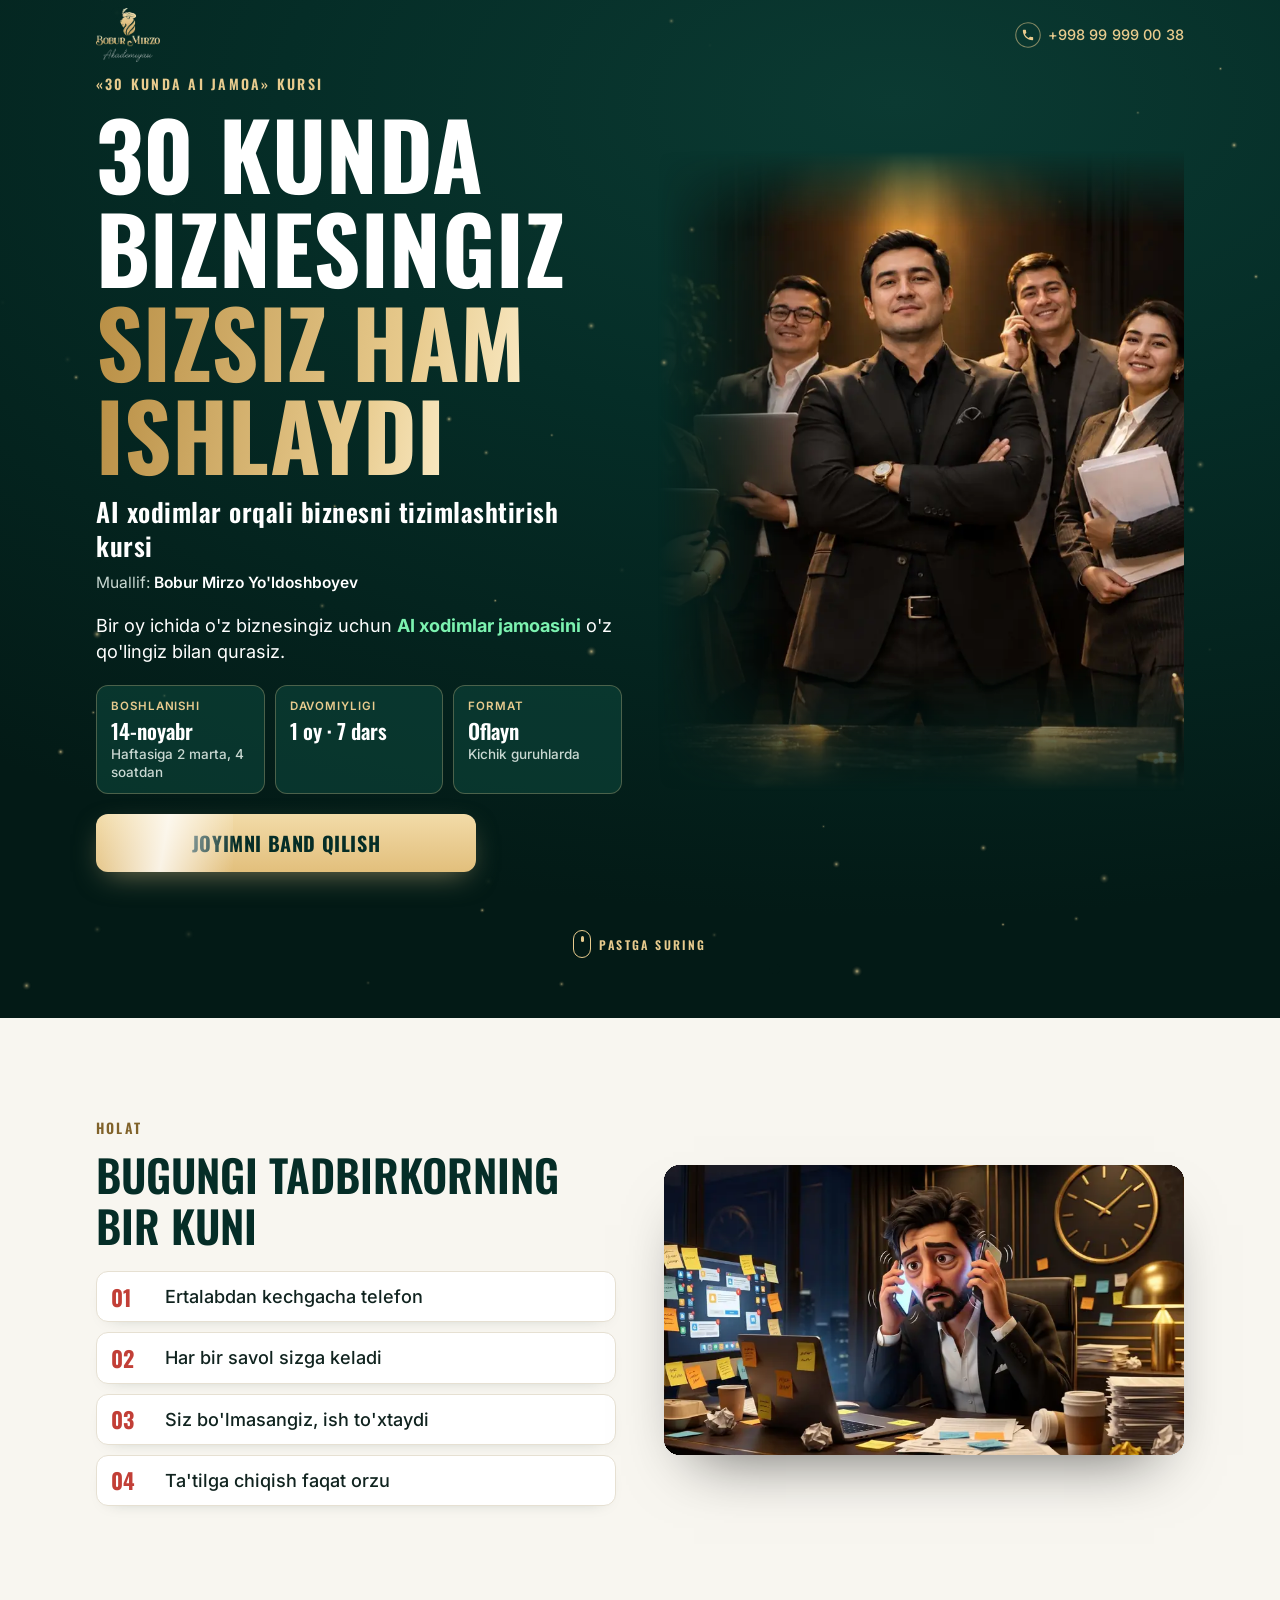
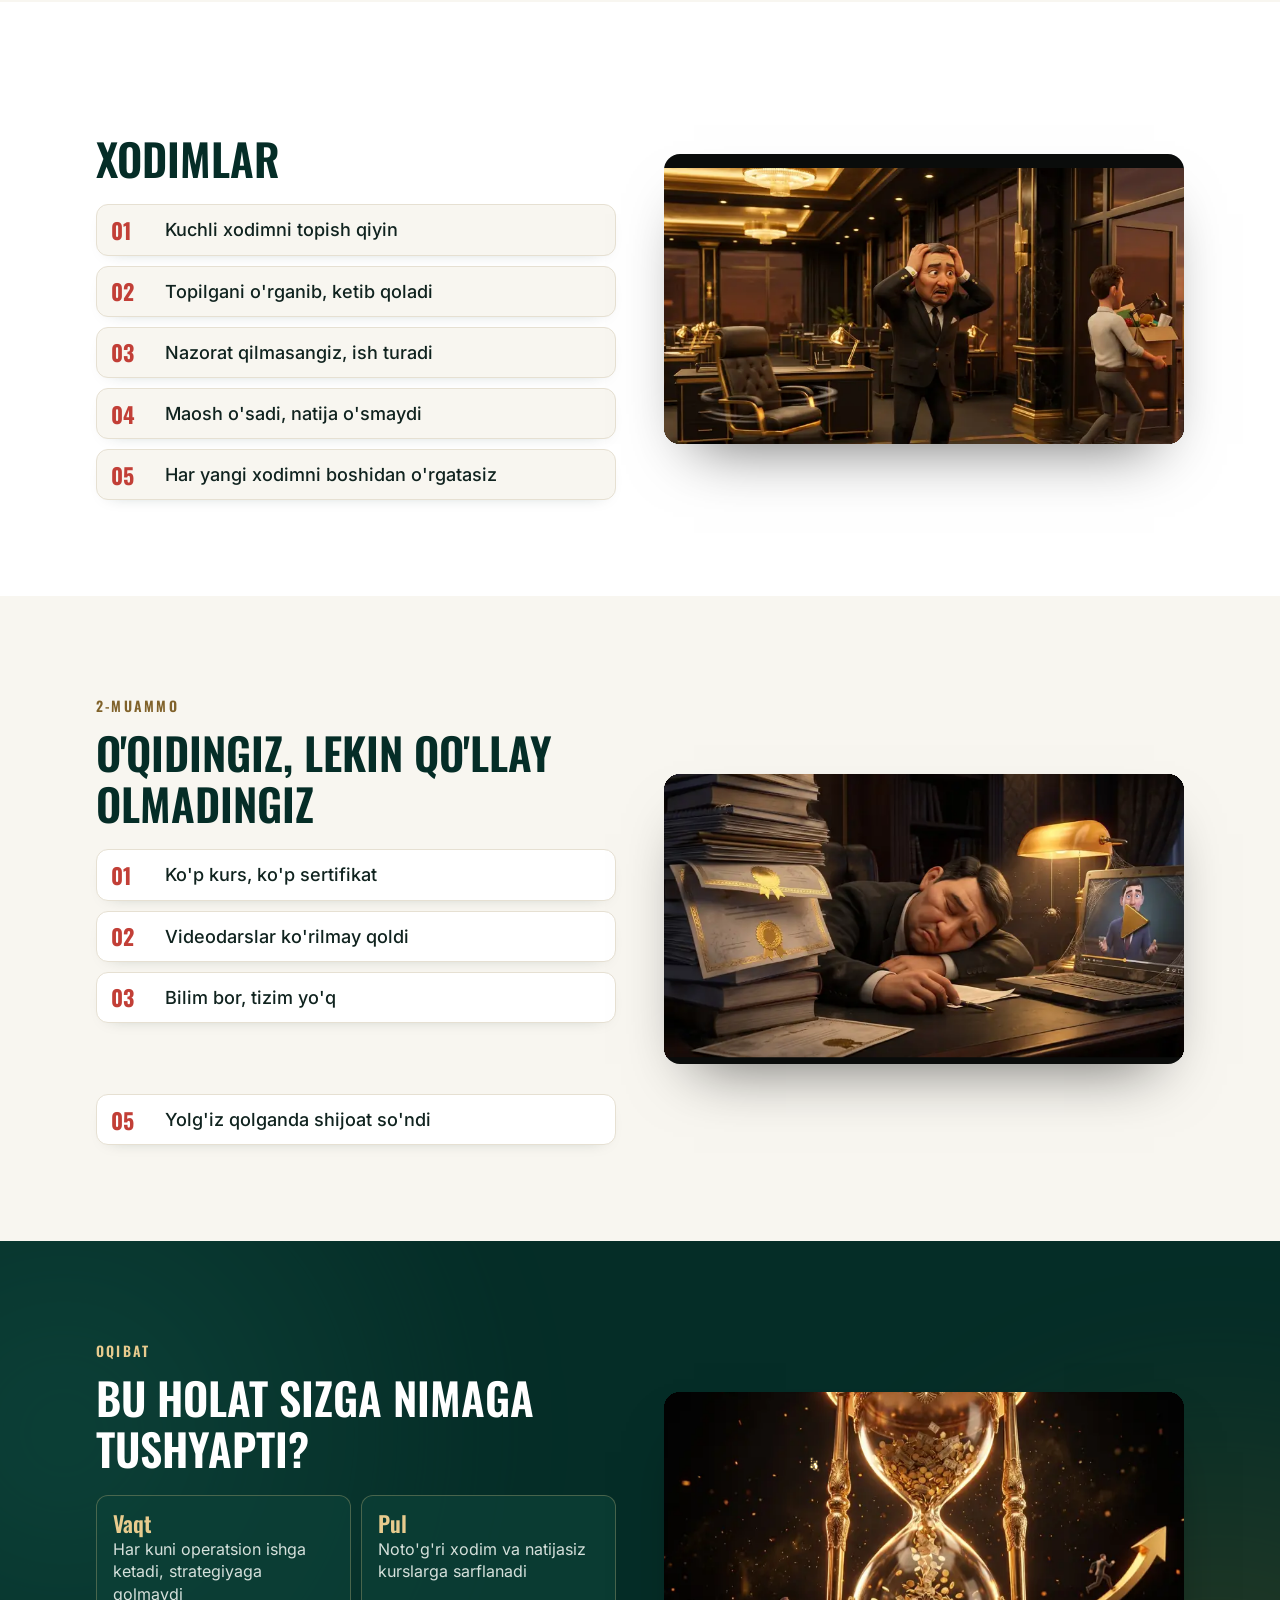
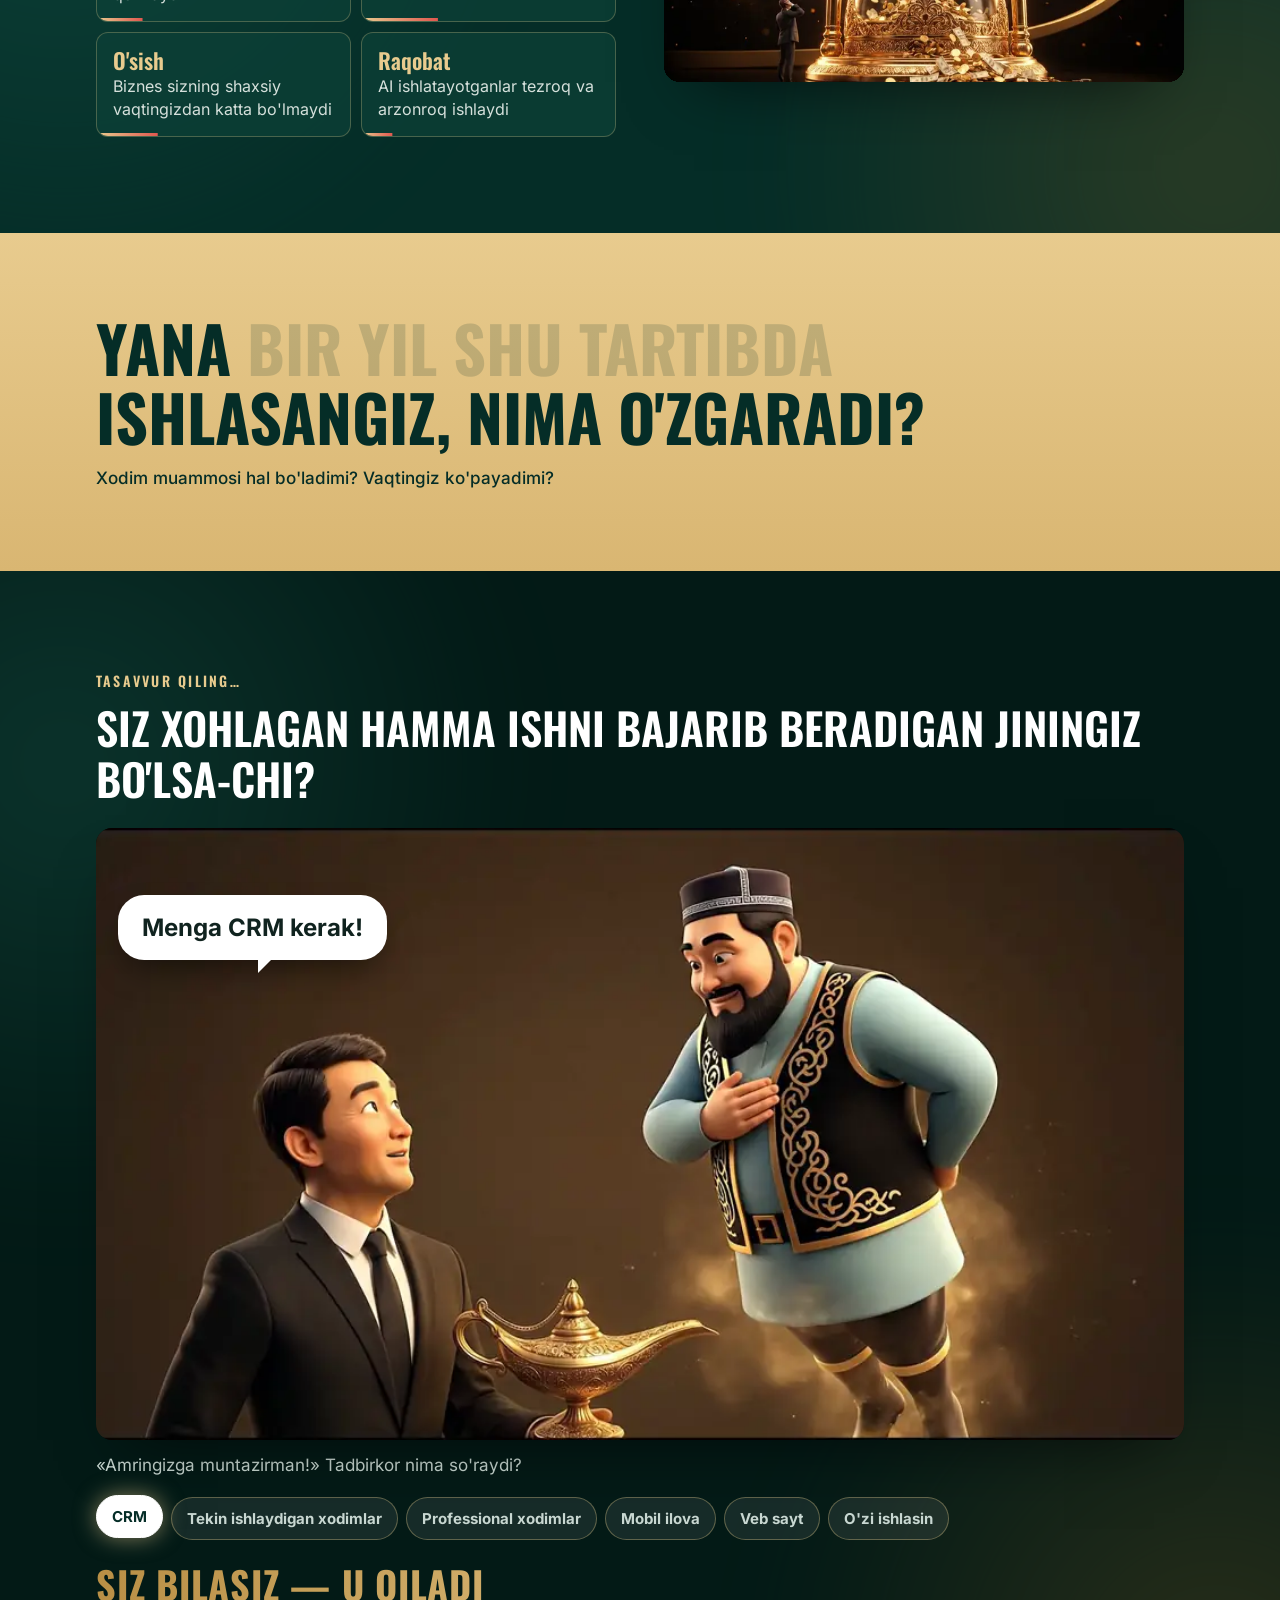
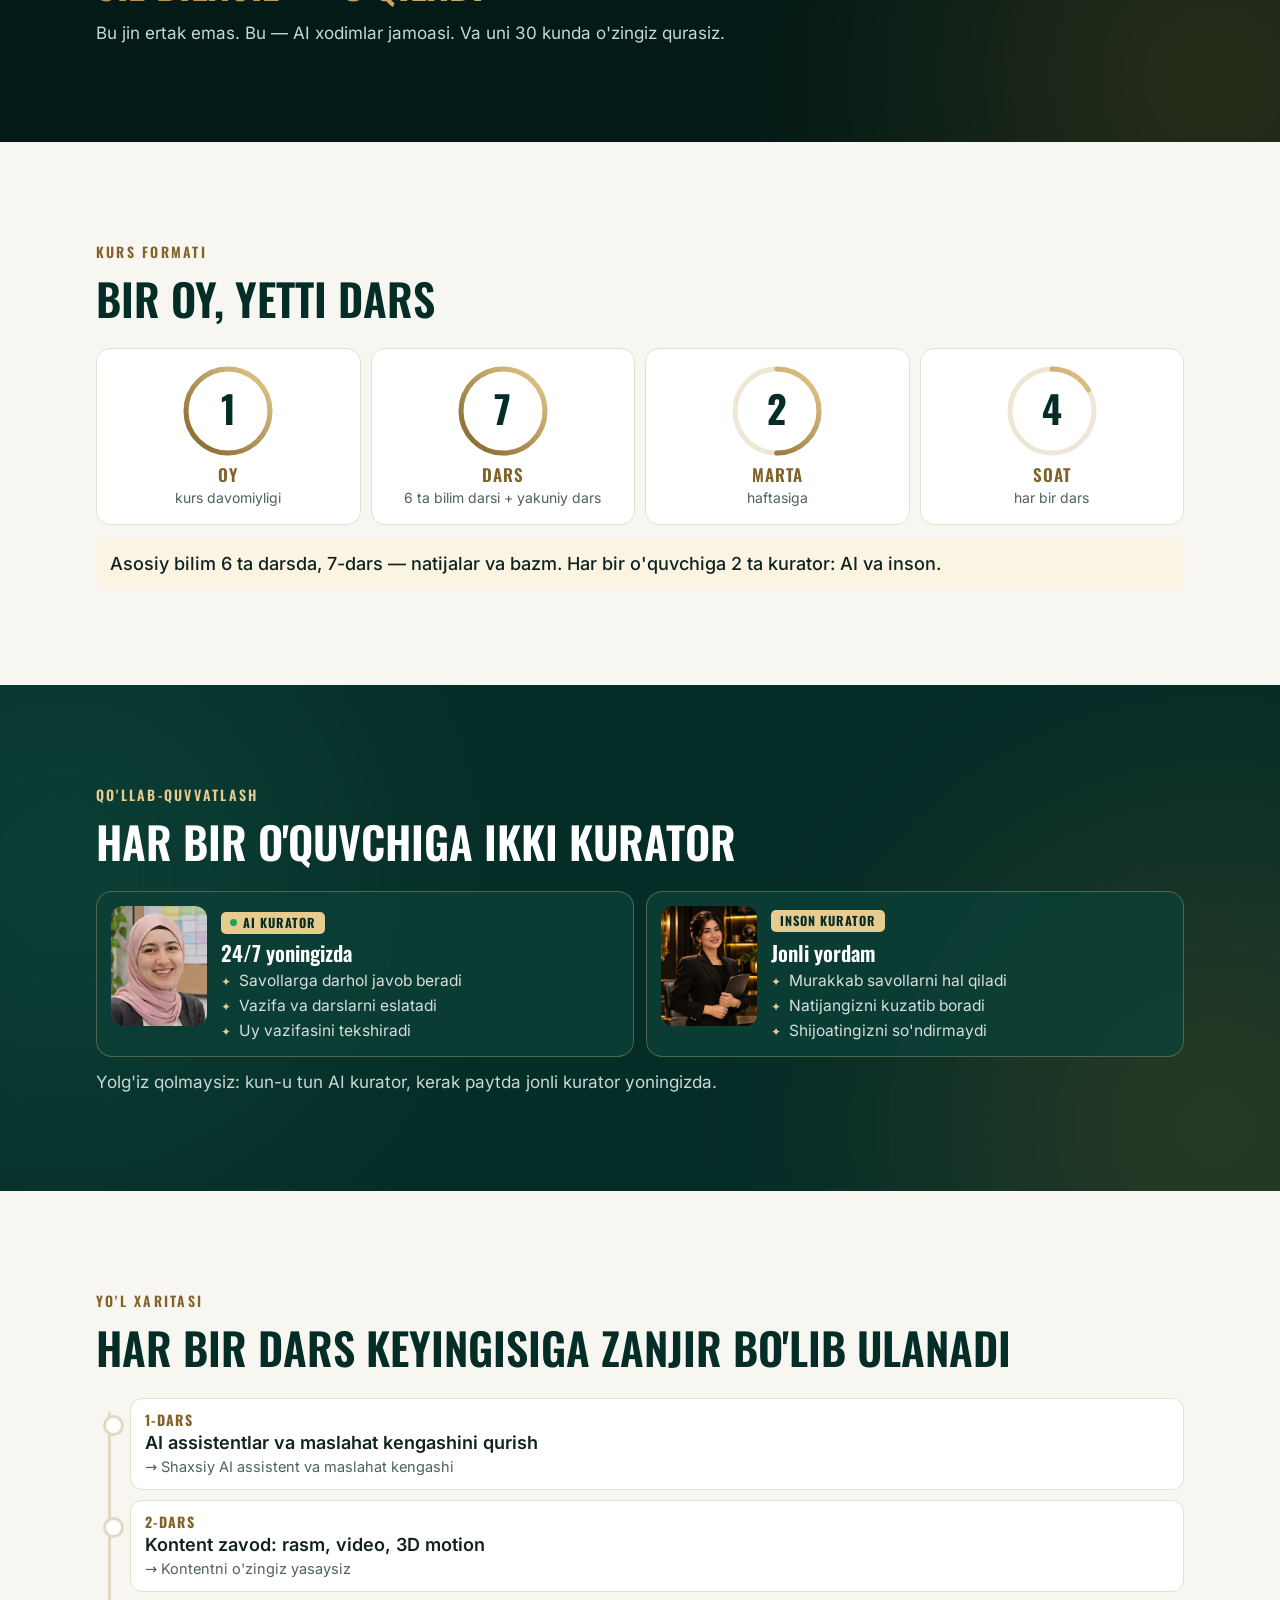
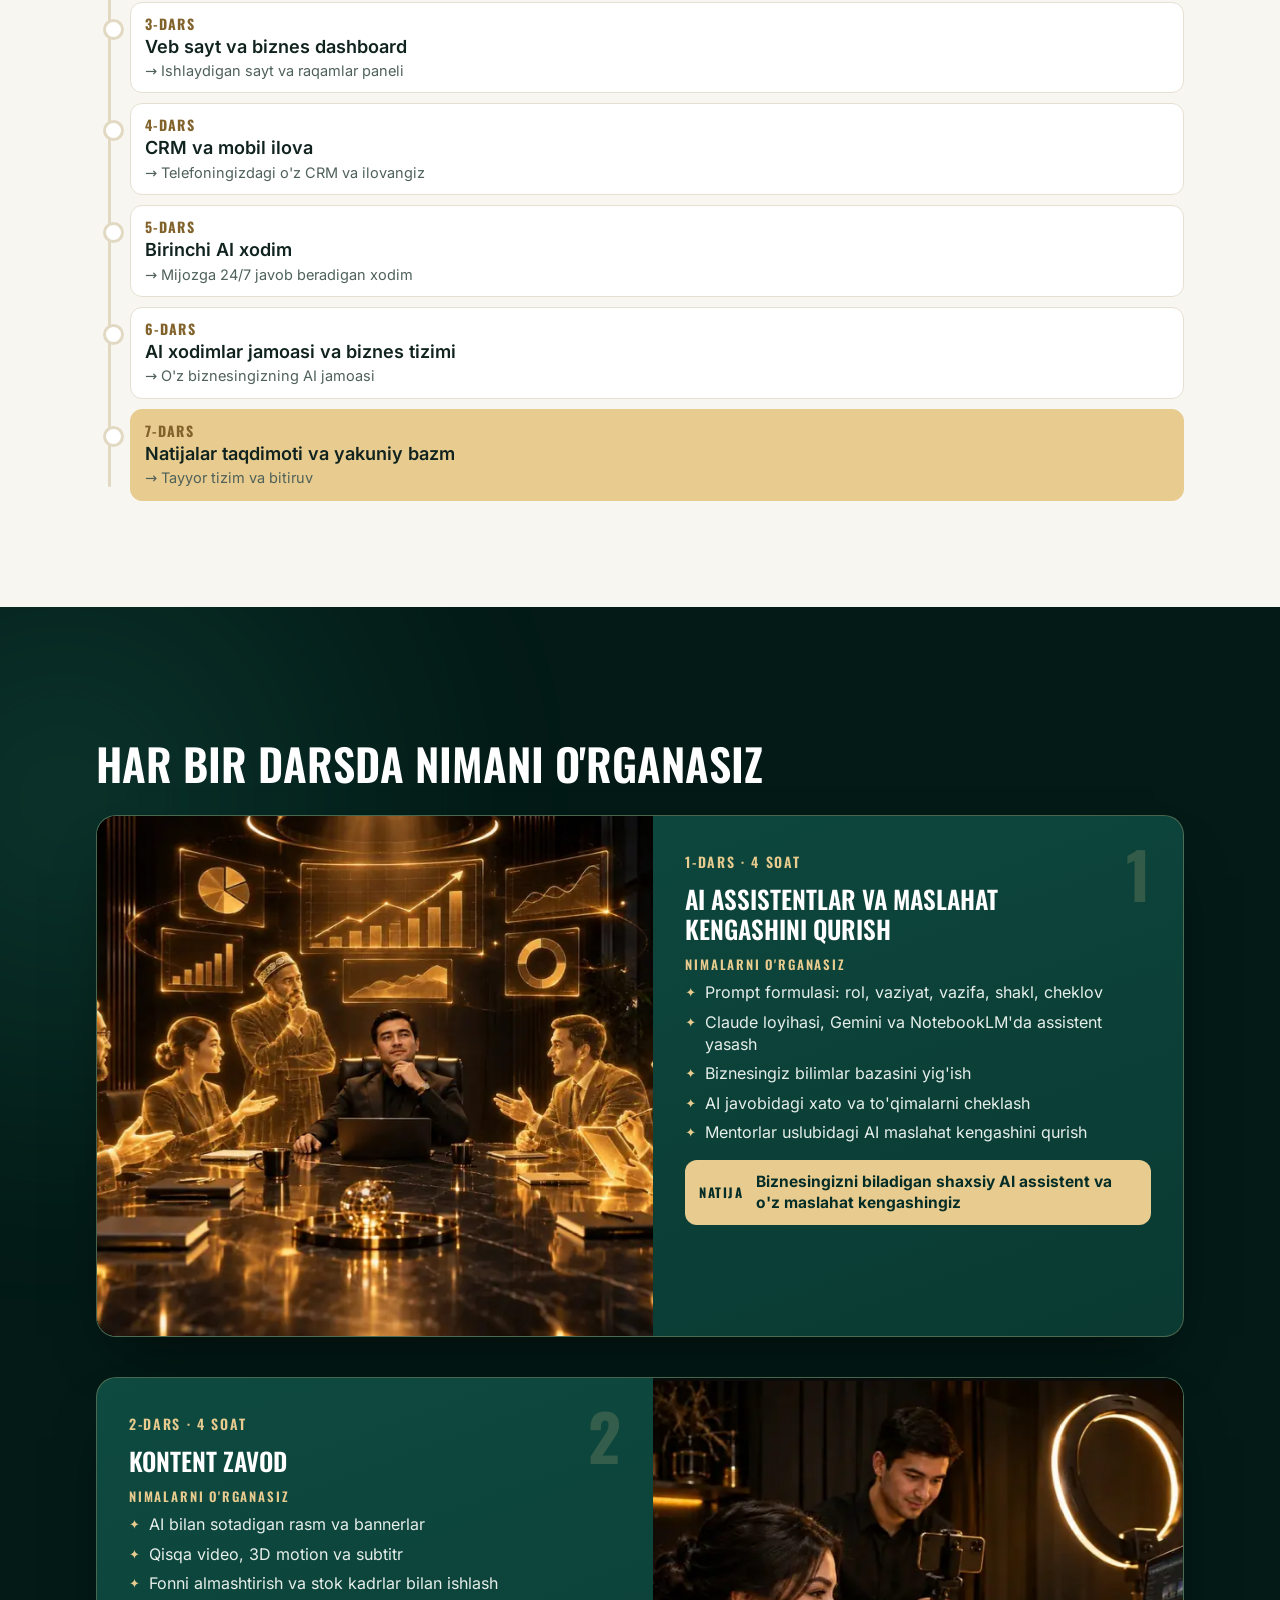
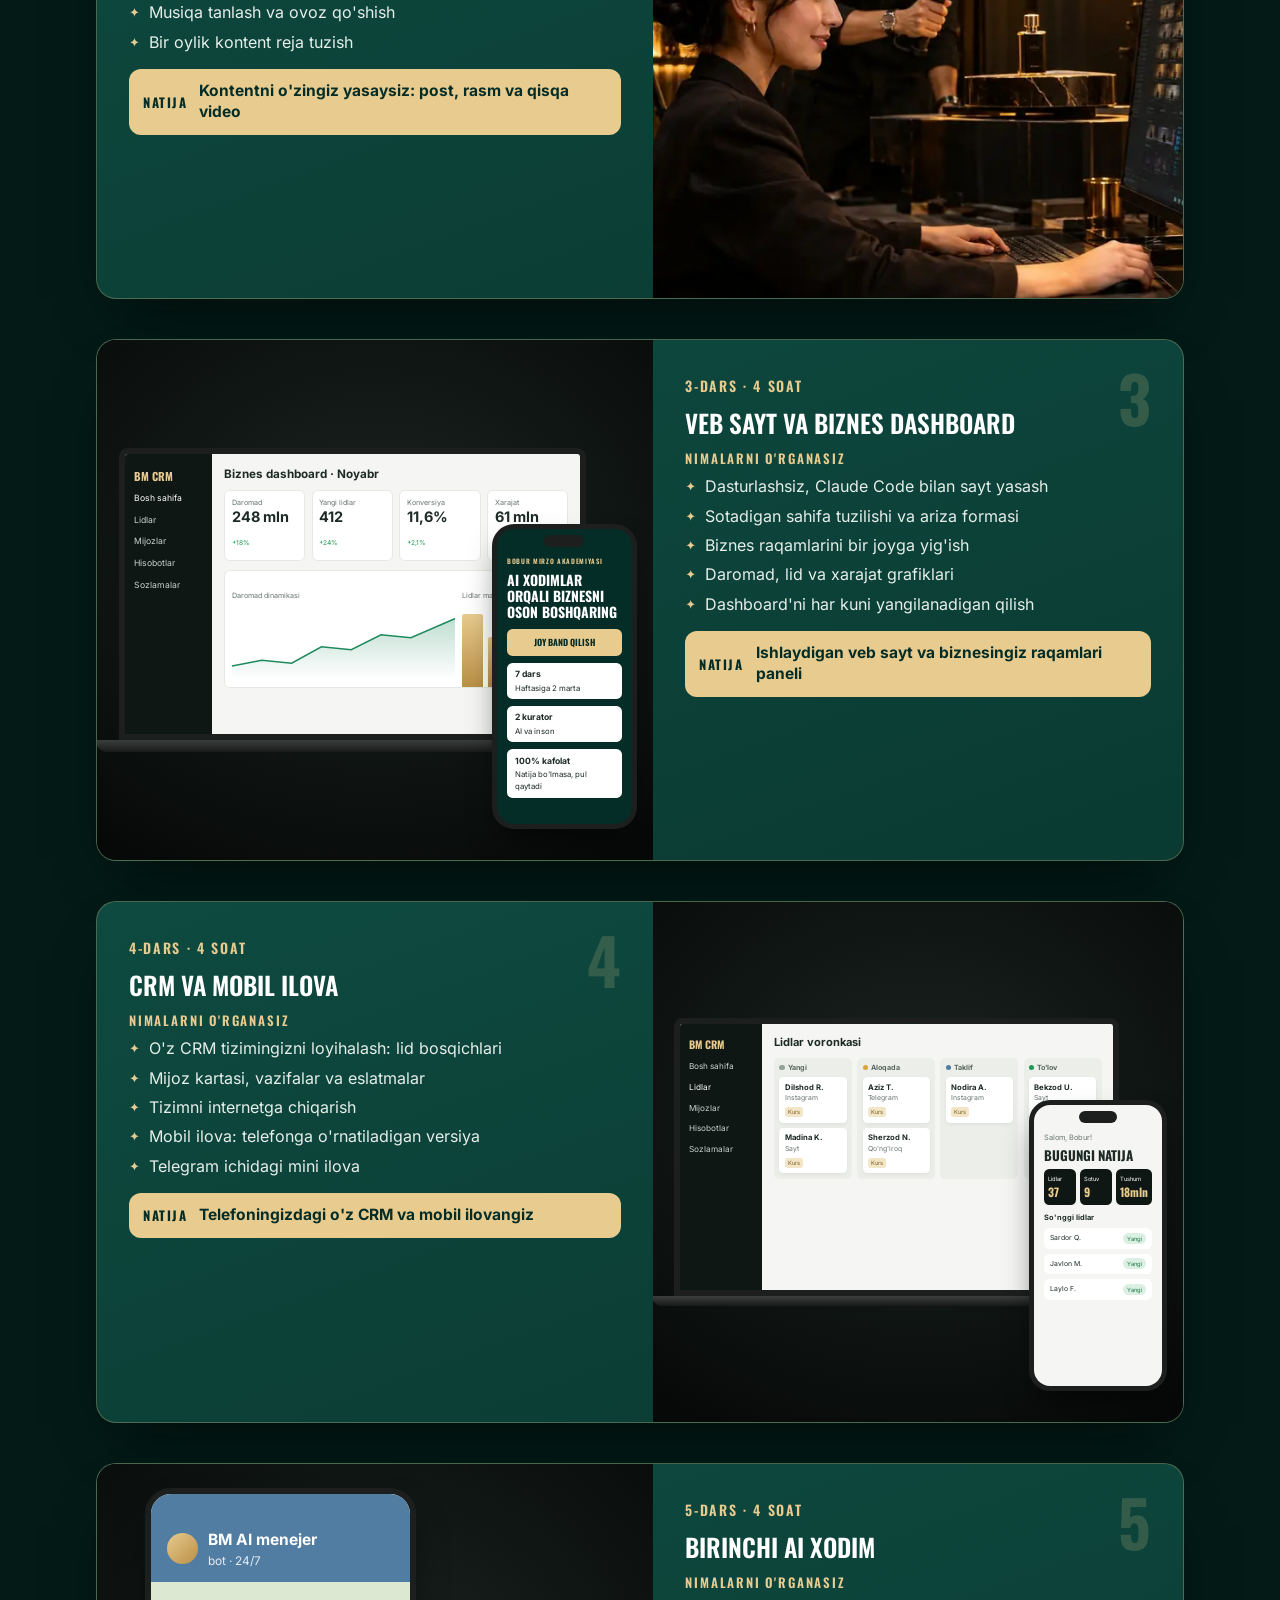
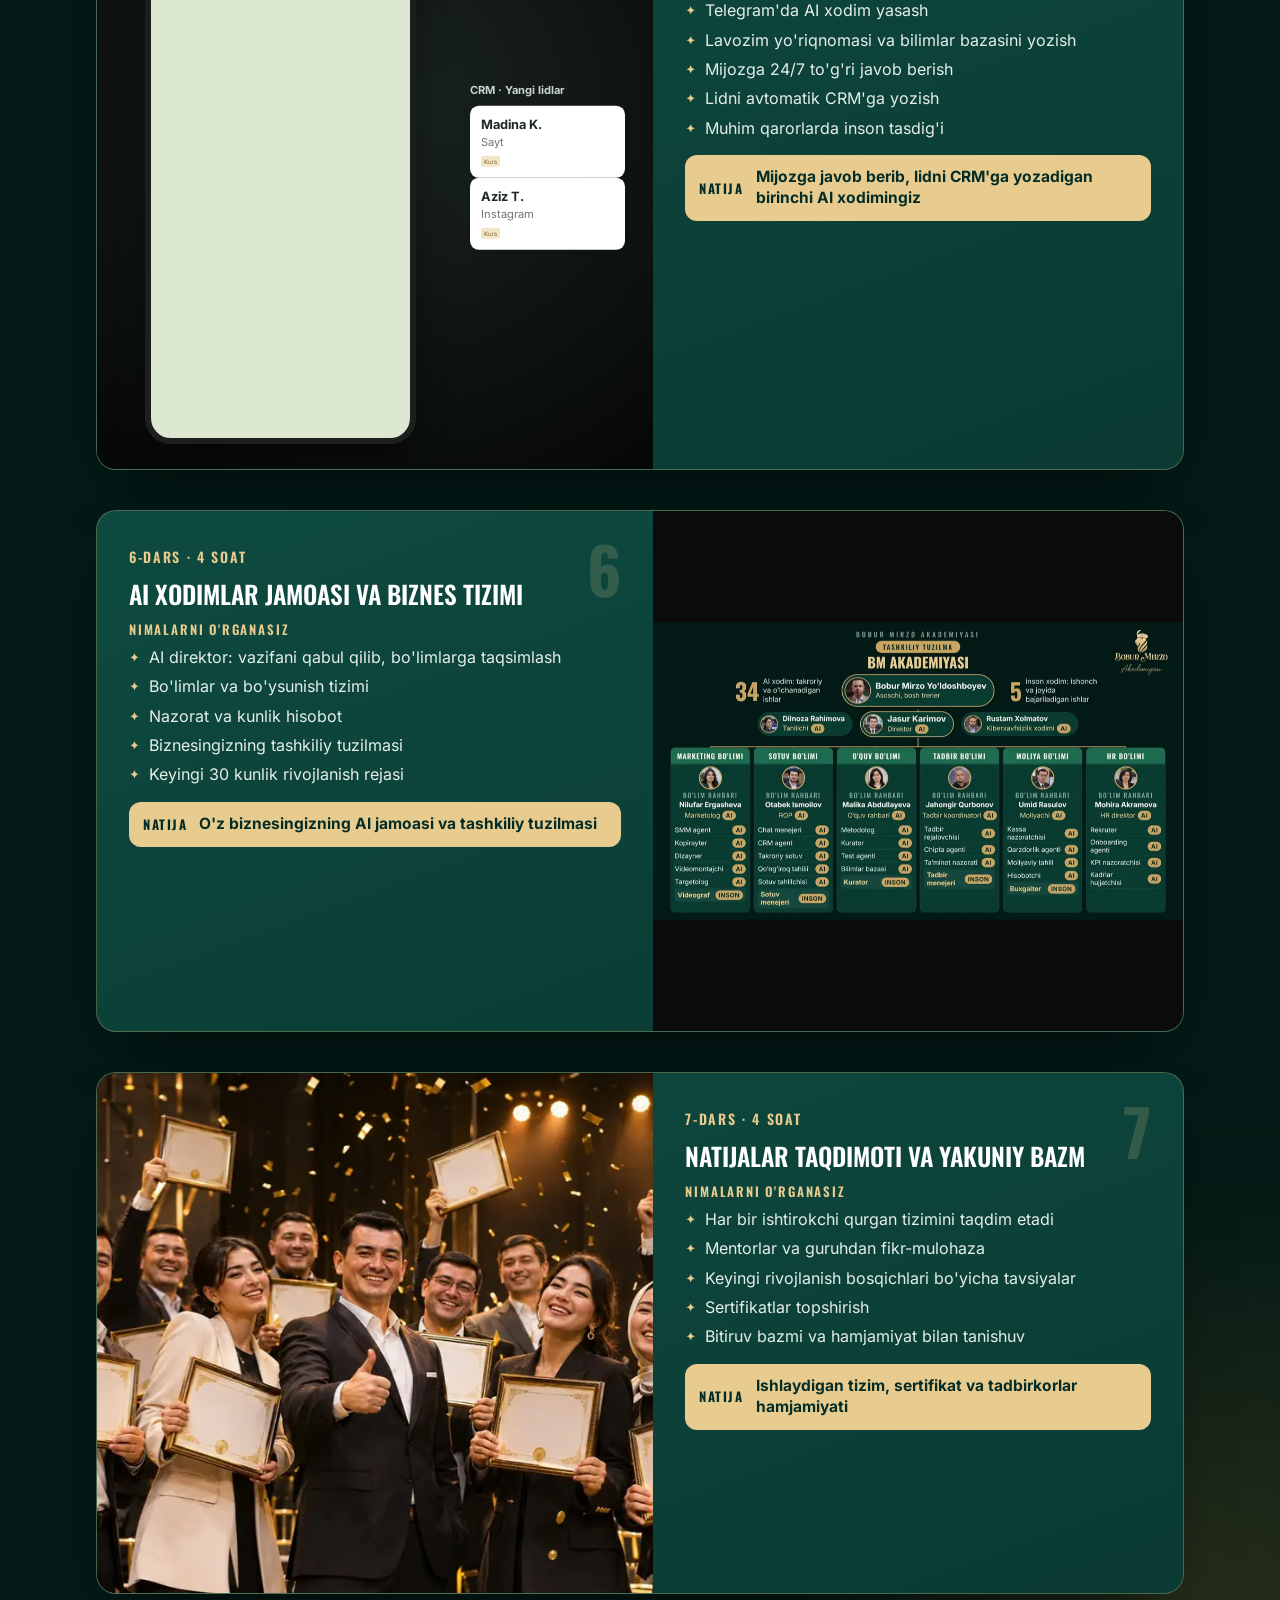
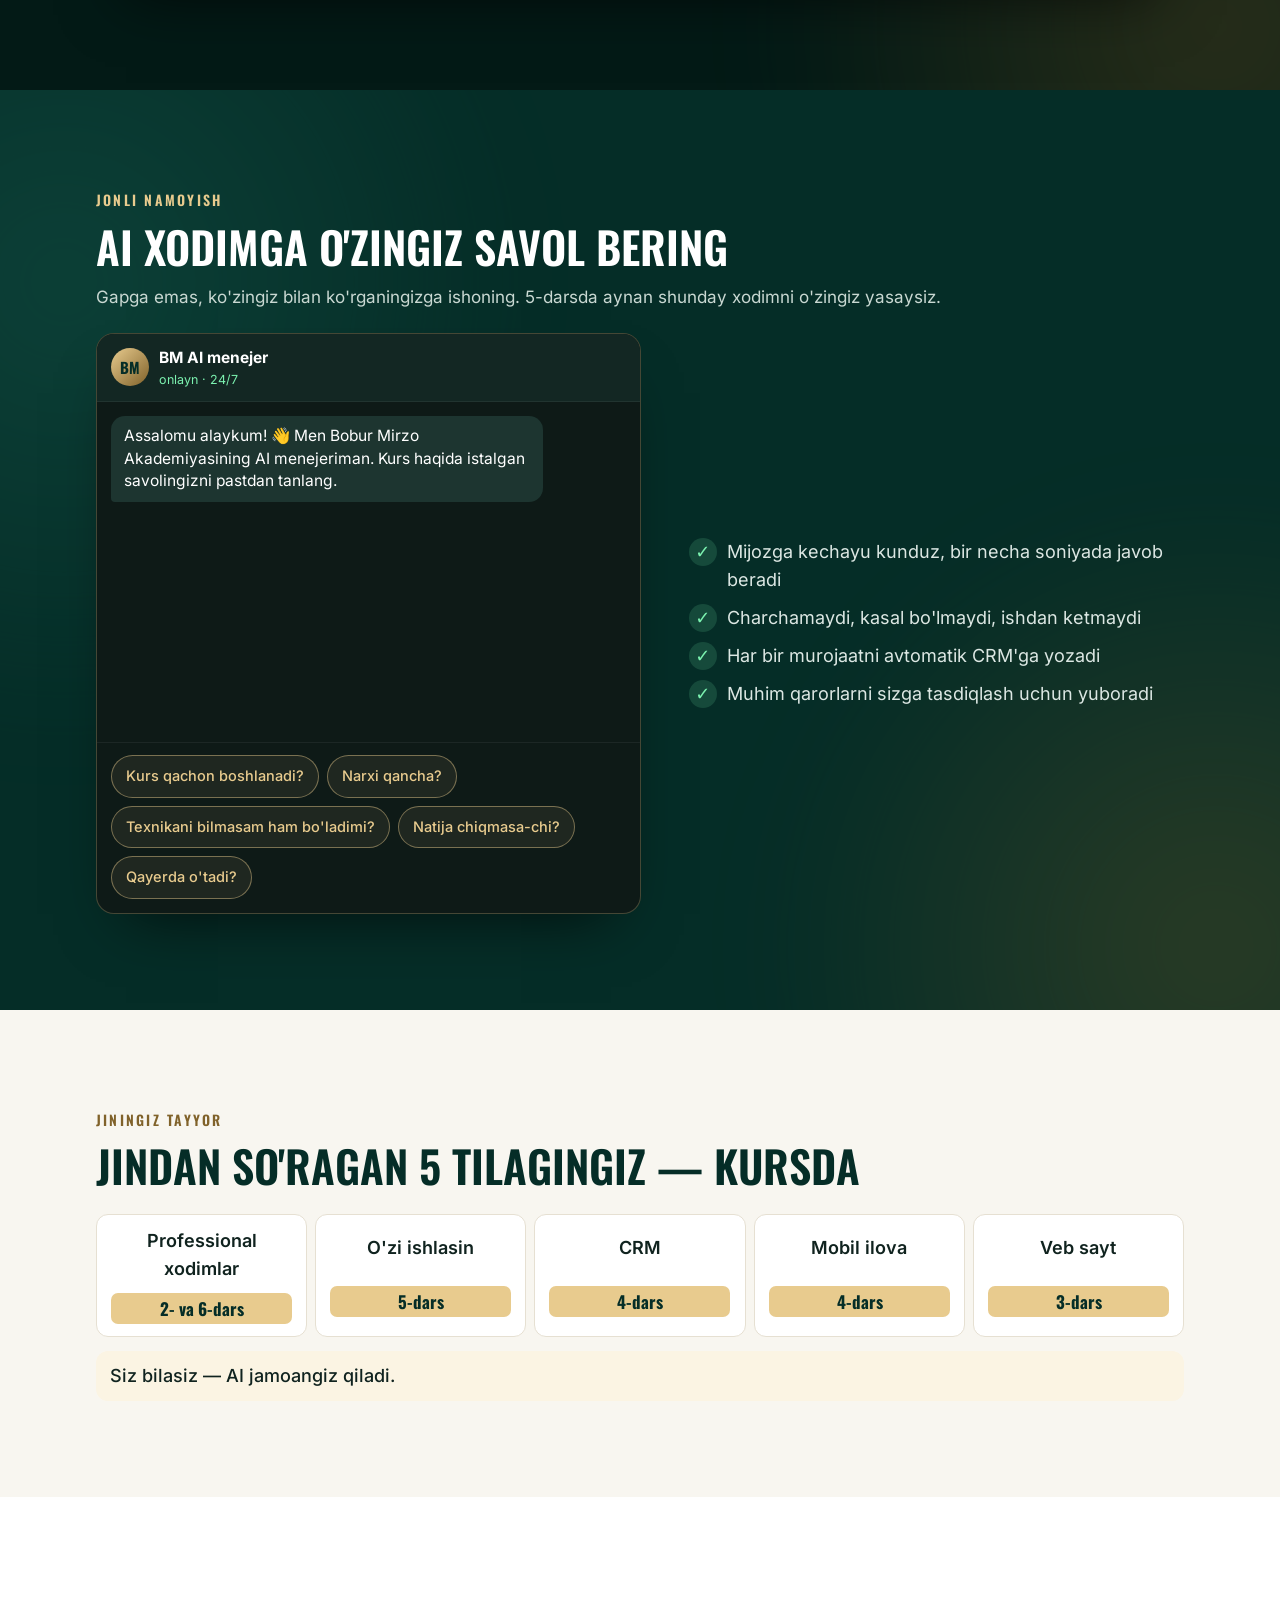
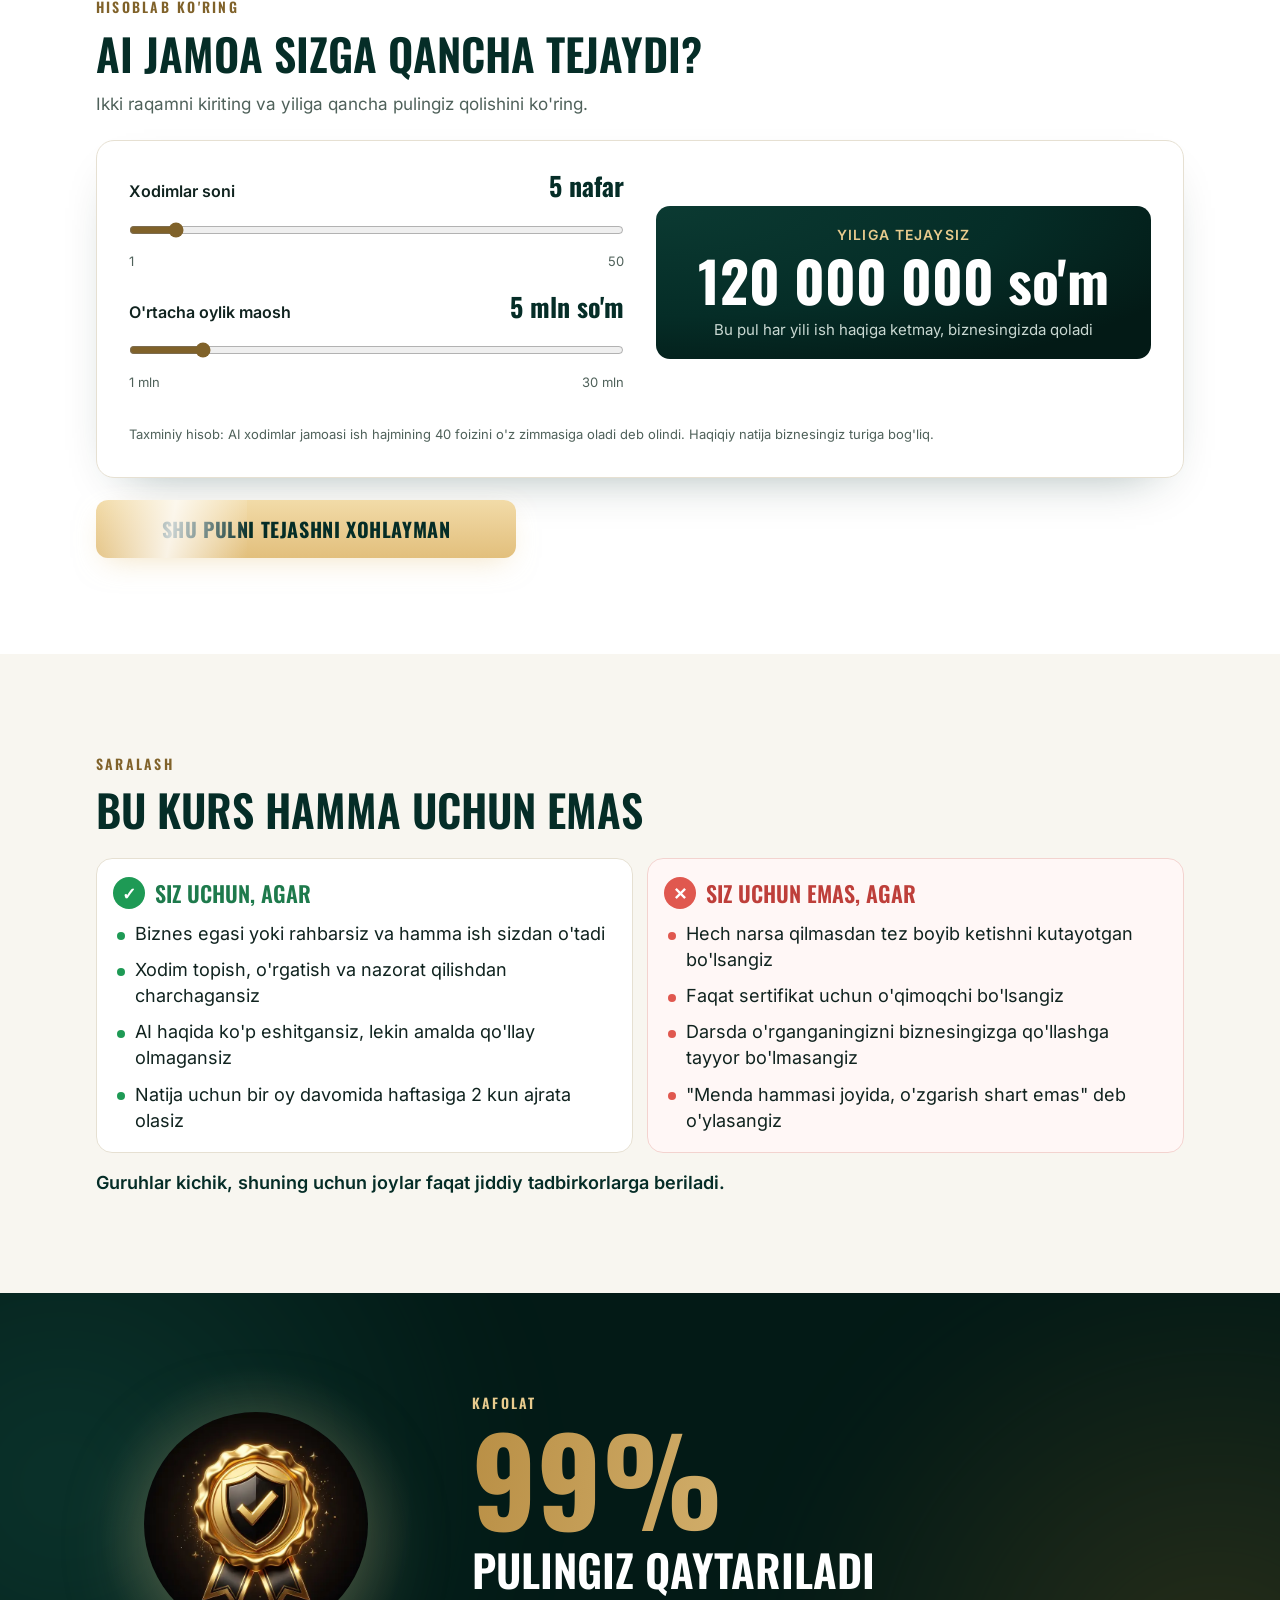
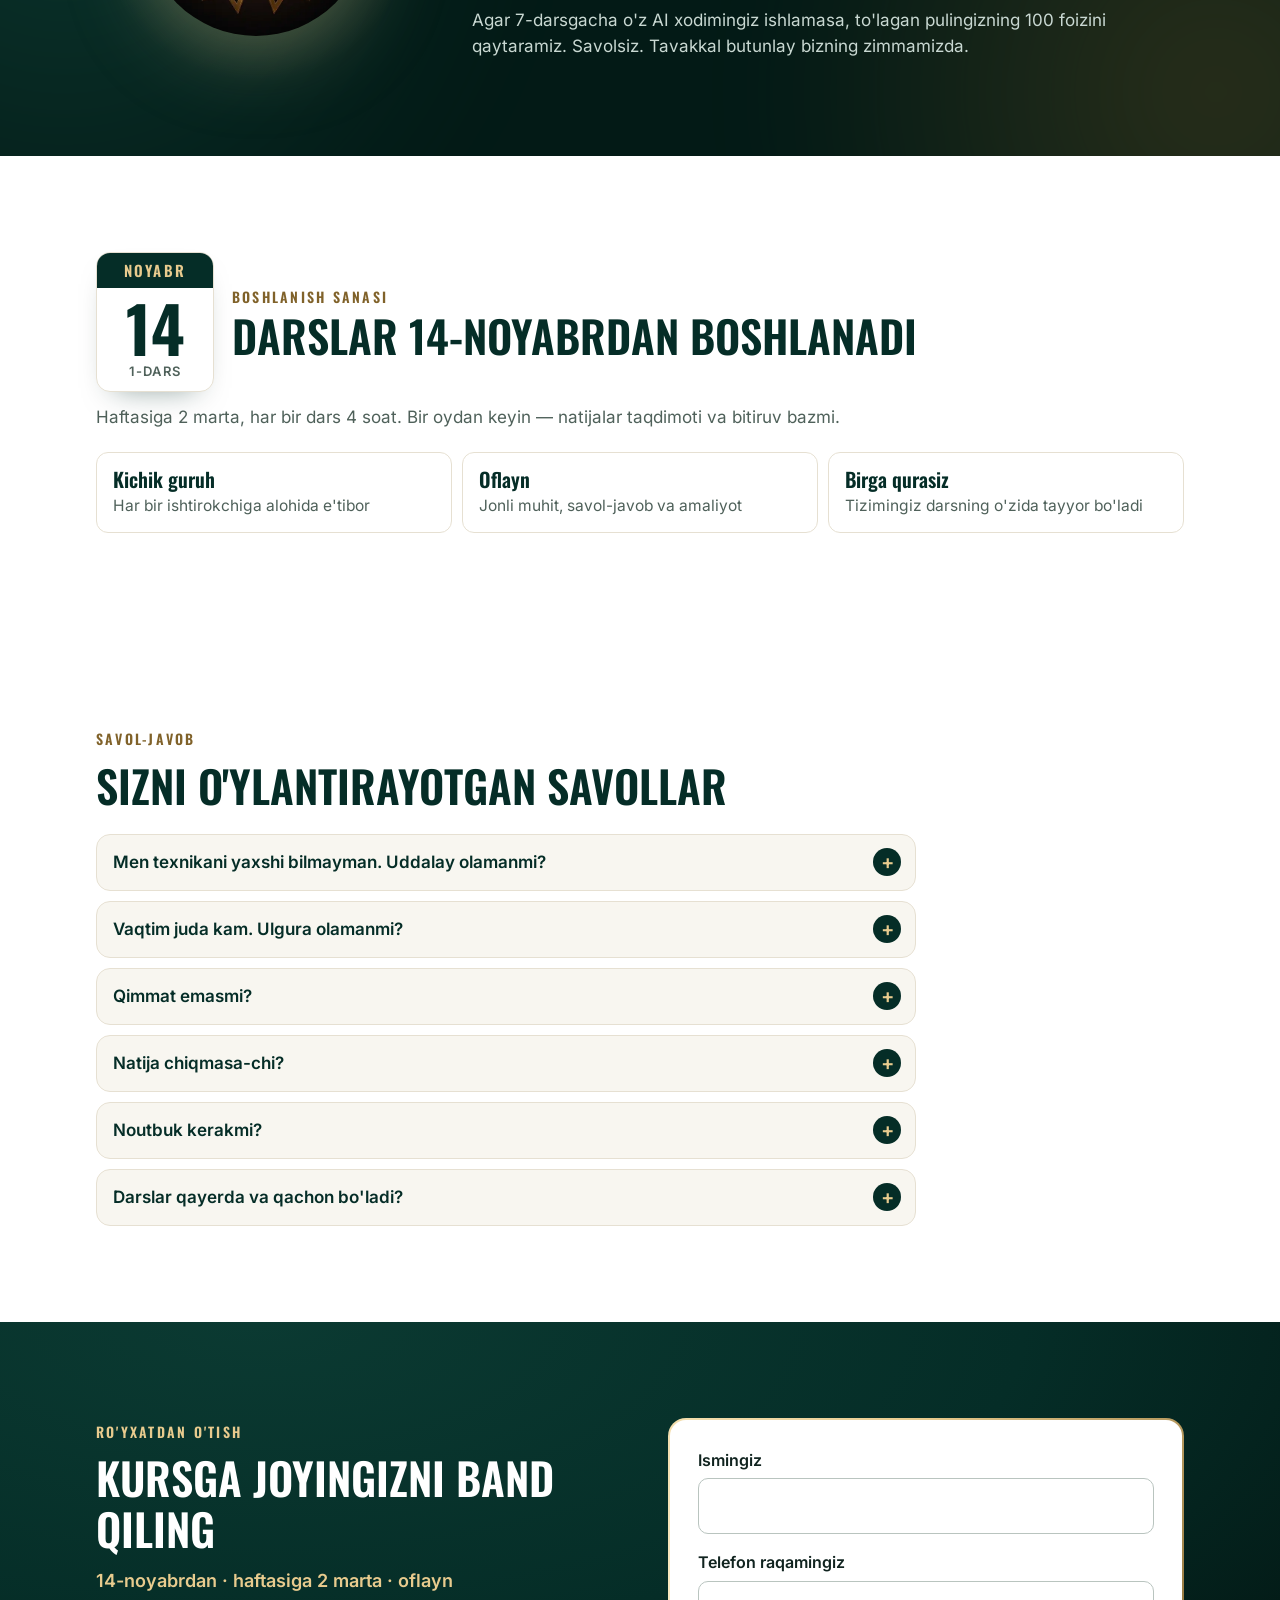
==== commit 5e5ce8cb: "Saytga sotuvchi bloklar qo'shildi - Hero sarlavha natijaga qaratildi: "30 kunda biznesingiz sizsiz h" ====
--- a/sayt/index.html
+++ b/sayt/index.html
@@ -352,6 +352,94 @@
   .stats{grid-template-columns:repeat(4,1fr)}
   .three{grid-template-columns:repeat(3,1fr)}
 }
+
+/* ---------- yangi bloklar ---------- */
+[hidden]{display:none!important}
+h1.h1res{font-size:clamp(44px,13vw,92px)}
+.hero .sub b{color:var(--gold-l);font-weight:600}
+.cta2{margin-top:22px}
+/* AI demo chat */
+.demo{display:grid;gap:22px;margin-top:22px}
+.chatbox{background:#0E1A17;border:1px solid rgba(232,203,142,.25);border-radius:18px;overflow:hidden;box-shadow:0 30px 60px -30px rgba(0,0,0,.7)}
+.chatbox header{display:flex;align-items:center;gap:10px;padding:12px 14px;background:#132723;border-bottom:1px solid rgba(255,255,255,.06)}
+.chatbox header i{width:38px;height:38px;border-radius:50%;flex:none;background:linear-gradient(135deg,#E8CB8E,#80622A);display:grid;place-items:center;font:700 15px/1 var(--head);color:var(--em);font-style:normal}
+.chatbox header b{display:block;font-size:15.5px}
+.chatbox header small{display:block;font-size:12.5px;color:var(--green)}
+.msgs2{height:340px;overflow-y:auto;padding:14px;display:flex;flex-direction:column;gap:8px;scroll-behavior:smooth}
+.m2{max-width:84%;padding:9px 13px;border-radius:14px;font-size:15.5px;line-height:1.45;animation:fadeup .35s var(--ease)}
+.m2.bot{background:#1D3530;align-self:flex-start;border-bottom-left-radius:4px}
+.m2.me{background:linear-gradient(180deg,#F2DBA8,#E2BF7C);color:var(--em);align-self:flex-end;border-bottom-right-radius:4px;font-weight:500}
+.m2.typing{display:flex;gap:4px;align-items:center;padding:13px 14px}
+.m2.typing span{width:7px;height:7px;border-radius:50%;background:#9DB3AB;animation:blink 1s infinite}
+.m2.typing span:nth-child(2){animation-delay:.15s}.m2.typing span:nth-child(3){animation-delay:.3s}
+@keyframes blink{0%,100%{opacity:.25}50%{opacity:1}}
+.qs{display:flex;flex-wrap:wrap;gap:8px;padding:12px 14px 14px;border-top:1px solid rgba(255,255,255,.06)}
+.qs button{border:1px solid rgba(232,203,142,.45);background:rgba(232,203,142,.08);color:var(--gold-l);border-radius:999px;padding:9px 14px;font-size:14.5px;font-weight:500;cursor:pointer;transition:background .2s}
+.qs button:hover{background:rgba(232,203,142,.2)}
+.qs button:disabled{opacity:.4;cursor:default}
+.demo .pts{display:grid;gap:10px;align-content:start}
+.demo .pts li{display:grid;grid-template-columns:28px 1fr;gap:10px;align-items:start;color:#DCE7E3}
+.demo .pts li::before{content:"✓";display:grid;place-items:center;width:28px;height:28px;border-radius:50%;background:rgba(124,242,176,.15);color:var(--green);font-weight:700}
+/* kalkulyator */
+.calc{margin-top:22px;background:#fff;border:1px solid var(--line);border-radius:18px;padding:20px 16px;display:grid;gap:22px;box-shadow:0 20px 50px -30px rgba(5,45,39,.45)}
+.rng label{display:flex;justify-content:space-between;align-items:baseline;gap:10px}
+.rng output{font:700 26px/1 var(--head);color:var(--em);white-space:nowrap}
+.rng input{width:100%;margin-top:12px;accent-color:var(--gold-d);height:28px}
+.rng small{display:flex;justify-content:space-between;color:var(--mut);font-size:13px}
+.res-box{border-radius:14px;padding:18px 16px;background:radial-gradient(120% 120% at 0 0,#0B3A32,#052D27 60%,#031A16);color:#fff;text-align:center}
+.res-box span{display:block;font-size:14px;letter-spacing:.08em;color:var(--gold-l);text-transform:uppercase;font-weight:600}
+.res-box strong{display:block;margin-top:6px;font:700 clamp(34px,10vw,56px)/1.05 var(--head)}
+.res-box p{margin-top:8px;color:#C9D8D2;font-size:15px}
+.calc .fine{color:var(--mut);font-size:13px}
+/* kim uchun */
+.who{margin-top:22px;display:grid;gap:14px}
+.who>div{border-radius:16px;padding:18px 16px;background:#fff;border:1px solid var(--line)}
+.who h3{font:600 22px/1.2 var(--head);text-transform:uppercase;display:flex;align-items:center;gap:10px}
+.who .yes h3{color:#1E7A4C}.who .no h3{color:#BE3F3A}
+.who h3 i{width:32px;height:32px;border-radius:50%;display:grid;place-items:center;font-style:normal;font-size:17px;color:#fff;flex:none}
+.who .yes h3 i{background:#1E9A55}.who .no h3 i{background:#E0584F}
+.who ul{margin-top:12px;display:grid;gap:10px}
+.who li{padding-left:22px;position:relative;line-height:1.45;color:var(--ink)}
+.who li::before{content:"";position:absolute;left:4px;top:.6em;width:8px;height:8px;border-radius:50%}
+.who .yes li::before{background:#1E9A55}.who .no li::before{background:#E0584F}
+.who .no{background:#FFF7F6;border-color:#F3D3CF}
+.who-note{margin-top:16px;font-weight:600;color:var(--em)}
+/* FAQ */
+.faq{margin-top:22px;display:grid;gap:10px}
+.faq details{background:var(--paper);border:1px solid var(--line);border-radius:14px;overflow:hidden}
+.faq summary{list-style:none;cursor:pointer;padding:16px 50px 16px 16px;position:relative;font-weight:600;color:var(--em);font-size:17px;line-height:1.35}
+.faq summary::-webkit-details-marker{display:none}
+.faq summary::after{content:"+";position:absolute;right:14px;top:50%;transform:translateY(-50%);width:28px;height:28px;border-radius:50%;background:var(--em);color:var(--gold-l);display:grid;place-items:center;font-size:20px;transition:transform .3s}
+.faq details[open] summary::after{transform:translateY(-50%) rotate(45deg)}
+.faq details p{padding:0 16px 16px;color:var(--mut);line-height:1.55}
+/* sovg'a, soha, telegram */
+.gift{margin-top:20px;display:grid;grid-template-columns:56px 1fr;gap:14px;align-items:center;border:1.5px dashed var(--gold);border-radius:14px;padding:14px;background:rgba(232,203,142,.08)}
+.gift i{font-style:normal;font-size:30px;width:56px;height:56px;border-radius:14px;display:grid;place-items:center;background:rgba(232,203,142,.18);animation:wig 2.4s ease-in-out infinite}
+@keyframes wig{0%,80%,100%{transform:none}85%{transform:rotate(-10deg)}90%{transform:rotate(10deg)}95%{transform:rotate(-6deg)}}
+.gift b{display:block;font:600 19px/1.25 var(--head);color:var(--gold-l);text-transform:uppercase}
+.gift span{display:block;margin-top:3px;font-size:15px;color:#DCE7E3}
+.soha{border:0;padding:0;margin:0;min-width:0}
+.soha legend{font-weight:600;font-size:16px;padding:0}
+.soha legend small{font-weight:400;color:var(--mut)}
+.chips{margin-top:8px;display:flex;flex-wrap:wrap;gap:8px}
+.chips label{font-weight:500;font-size:15px}
+.chips input{position:absolute;opacity:0;pointer-events:none}
+.chips span{display:inline-block;padding:9px 13px;border:1.5px solid #B9C4BF;border-radius:999px;cursor:pointer;transition:all .2s}
+.chips input:checked+span{background:var(--em);border-color:var(--em);color:var(--gold-l)}
+.chips input:focus-visible+span{outline:3px solid var(--gold);outline-offset:2px}
+.or{display:flex;align-items:center;gap:10px;color:var(--mut);font-size:14px}
+.or::before,.or::after{content:"";flex:1;height:1px;background:var(--line)}
+.tg-btn{display:flex;align-items:center;justify-content:center;gap:10px;min-height:54px;border-radius:12px;background:#229ED9;color:#fff;font-weight:700;font-size:17px;text-decoration:none;transition:filter .2s}
+.tg-btn:hover{filter:brightness(1.08)}
+.tg-btn svg{width:24px;height:24px;flex:none}
+.ok .tg-btn{margin-top:4px}
+@media (min-width:860px){
+  .demo{grid-template-columns:1.1fr 1fr;gap:48px;align-items:center}
+  .calc{grid-template-columns:1fr 1fr;padding:32px;gap:32px;align-items:center}
+  .calc .fine{grid-column:1/-1}
+  .who{grid-template-columns:1fr 1fr}
+  .faq{max-width:820px}
+}
 @media (min-width:860px){
   body{font-size:18px}
   section.s{padding:96px 0}
@@ -414,8 +502,8 @@
   <div class="wrap">
     <figure class="ph"><img src="assets/web/cover.webp" alt="BM Akademiyasi jamoasi" width="1100" height="1028" fetchpriority="high"><i class="sweep"></i></figure>
     <div class="tx">
-      <span class="kicker fade" style="--d:.1s">Kurs taqdimoti</span>
-      <h1><span class="ln"><span style="--d:.25s">30 kunda</span></span><span class="ln"><span class="gold" style="--d:.45s">AI jamoa</span></span></h1>
+      <span class="kicker fade" style="--d:.1s">«30 kunda AI jamoa» kursi</span>
+      <h1 class="h1res"><span class="ln"><span style="--d:.25s">30 kunda</span></span><span class="ln"><span style="--d:.35s">biznesingiz</span></span><span class="ln"><span class="gold" style="--d:.45s">sizsiz ham</span></span><span class="ln"><span class="gold" style="--d:.55s">ishlaydi</span></span></h1>
       <p class="sub fade" style="--d:.8s">AI xodimlar orqali biznesni tizimlashtirish kursi</p>
       <p class="author fade" style="--d:.95s">Muallif: <b>Bobur Mirzo Yo'ldoshboyev</b></p>
       <p class="lead fade" style="--d:1.1s">Bir oy ichida o'z biznesingiz uchun <em>AI xodimlar jamoasini</em> o'z qo'lingiz bilan qurasiz.</p>
@@ -575,6 +663,27 @@
   </div>
 </section>
 
+<section class="s dark aura" id="demo">
+  <div class="wrap">
+    <span class="kicker rv">Jonli namoyish</span>
+    <h2 class="rv" style="--d:.08s">AI xodimga o'zingiz savol bering</h2>
+    <p class="intro rv">Gapga emas, ko'zingiz bilan ko'rganingizga ishoning. 5-darsda aynan shunday xodimni o'zingiz yasaysiz.</p>
+    <div class="demo">
+      <div class="chatbox rv z">
+        <header><i>BM</i><div><b>BM AI menejer</b><small id="dSt">onlayn · 24/7</small></div></header>
+        <div class="msgs2" id="dMsgs" aria-live="polite"></div>
+        <div class="qs" id="dQs"></div>
+      </div>
+      <ul class="pts">
+        <li class="rv" style="--d:.1s">Mijozga kechayu kunduz, bir necha soniyada javob beradi</li>
+        <li class="rv" style="--d:.18s">Charchamaydi, kasal bo'lmaydi, ishdan ketmaydi</li>
+        <li class="rv" style="--d:.26s">Har bir murojaatni avtomatik CRM'ga yozadi</li>
+        <li class="rv" style="--d:.34s">Muhim qarorlarni sizga tasdiqlash uchun yuboradi</li>
+      </ul>
+    </div>
+  </div>
+</section>
+
 <section class="s light">
   <div class="wrap">
     <span class="kicker rv">Jiningiz tayyor</span>
@@ -590,6 +699,63 @@
   </div>
 </section>
 
+<section class="s white" id="hisob">
+  <div class="wrap">
+    <span class="kicker rv">Hisoblab ko'ring</span>
+    <h2 class="rv" style="--d:.08s">AI jamoa sizga qancha tejaydi?</h2>
+    <p class="intro rv">Ikki raqamni kiriting va yiliga qancha pulingiz qolishini ko'ring.</p>
+    <div class="calc rv">
+      <div style="display:grid;gap:22px">
+        <div class="rng">
+          <label for="cN">Xodimlar soni <output id="oN" for="cN">5 nafar</output></label>
+          <input type="range" id="cN" min="1" max="50" value="5">
+          <small><span>1</span><span>50</span></small>
+        </div>
+        <div class="rng">
+          <label for="cS">O'rtacha oylik maosh <output id="oS" for="cS">5 mln so'm</output></label>
+          <input type="range" id="cS" min="1" max="30" value="5">
+          <small><span>1 mln</span><span>30 mln</span></small>
+        </div>
+      </div>
+      <div class="res-box">
+        <span>Yiliga tejaysiz</span>
+        <strong><b id="cRes" style="font-weight:inherit">120 000 000</b> so'm</strong>
+        <p>Bu pul har yili ish haqiga ketmay, biznesingizda qoladi</p>
+      </div>
+      <p class="fine">Taxminiy hisob: AI xodimlar jamoasi ish hajmining 40 foizini o'z zimmasiga oladi deb olindi. Haqiqiy natija biznesingiz turiga bog'liq.</p>
+    </div>
+    <a class="btn cta2 rv" href="#yozilish" style="max-width:420px">Shu pulni tejashni xohlayman</a>
+  </div>
+</section>
+
+<section class="s light" id="kim">
+  <div class="wrap">
+    <span class="kicker rv">Saralash</span>
+    <h2 class="rv" style="--d:.08s">Bu kurs hamma uchun emas</h2>
+    <div class="who">
+      <div class="yes rv l" style="--d:.1s">
+        <h3><i>✓</i>Siz uchun, agar</h3>
+        <ul>
+          <li>Biznes egasi yoki rahbarsiz va hamma ish sizdan o'tadi</li>
+          <li>Xodim topish, o'rgatish va nazorat qilishdan charchagansiz</li>
+          <li>AI haqida ko'p eshitgansiz, lekin amalda qo'llay olmagansiz</li>
+          <li>Natija uchun bir oy davomida haftasiga 2 kun ajrata olasiz</li>
+        </ul>
+      </div>
+      <div class="no rv l" style="--d:.2s">
+        <h3><i>✕</i>Siz uchun emas, agar</h3>
+        <ul>
+          <li>Hech narsa qilmasdan tez boyib ketishni kutayotgan bo'lsangiz</li>
+          <li>Faqat sertifikat uchun o'qimoqchi bo'lsangiz</li>
+          <li>Darsda o'rganganingizni biznesingizga qo'llashga tayyor bo'lmasangiz</li>
+          <li>"Menda hammasi joyida, o'zgarish shart emas" deb o'ylasangiz</li>
+        </ul>
+      </div>
+    </div>
+    <p class="who-note rv">Guruhlar kichik, shuning uchun joylar faqat jiddiy tadbirkorlarga beriladi.</p>
+  </div>
+</section>
+
 <section class="s deep aura">
   <div class="wrap guar">
     <div class="medal rv z"><img src="assets/web/kafolat.webp" alt="Oltin kafolat medali" loading="lazy" width="600" height="600"></div>
@@ -597,7 +763,7 @@
       <span class="kicker rv">Kafolat</span>
       <div class="bignum gold rv" style="animation:shimmer 5s linear infinite"><span data-count="100">100</span>%</div>
       <h2 class="rv">Pulingiz qaytariladi</h2>
-      <p class="intro rv">Kursda hech qanday natija ololmasangiz, to'lagan pulingizning 100 foizi qaytariladi. Tavakkal butunlay bizning zimmamizda.</p>
+      <p class="intro rv">Agar 7-darsgacha o'z AI xodimingiz ishlamasa, to'lagan pulingizning 100 foizini qaytaramiz. Savolsiz. Tavakkal butunlay bizning zimmamizda.</p>
     </div>
   </div>
 </section>
@@ -617,6 +783,22 @@
       <li class="rv" style="--d:.15s"><b>Oflayn</b><span>Jonli muhit, savol-javob va amaliyot</span></li>
       <li class="rv" style="--d:.25s"><b>Birga qurasiz</b><span>Tizimingiz darsning o'zida tayyor bo'ladi</span></li>
     </ul>
+  </div>
+</section>
+
+
+<section class="s white" id="faq">
+  <div class="wrap">
+    <span class="kicker rv">Savol-javob</span>
+    <h2 class="rv" style="--d:.08s">Sizni o'ylantirayotgan savollar</h2>
+    <div class="faq">
+      <details class="rv"><summary>Men texnikani yaxshi bilmayman. Uddalay olamanmi?</summary><p>Ha. Kurs dasturchilar uchun emas, tadbirkorlar uchun tuzilgan. Hamma narsa oddiy tilda tushuntiriladi va darsning o'zida birga qilinadi. Qiynalsangiz, AI kurator 24/7, inson kurator esa kerak paytda yordam beradi.</p></details>
+      <details class="rv"><summary>Vaqtim juda kam. Ulgura olamanmi?</summary><p>Kurs haftasiga 2 marta, 4 soatdan. Bir oy shu vaqtni ajratsangiz, AI jamoangiz keyin har kuni sizning soatlab vaqtingizni bo'shatadi. Vaqtingiz yo'qligining sababi ham aynan hamma ish sizdan o'tayotgani.</p></details>
+      <details class="rv"><summary>Qimmat emasmi?</summary><p>Bitta xodimning bir oylik maoshi bilan solishtiring. Kursda quradigan AI jamoangiz esa yillar davomida maoshsiz ishlaydi. Yuqoridagi kalkulyatorda o'zingiz hisoblab ko'ring. Narx va to'lov tartibini menejer aytadi.</p></details>
+      <details class="rv"><summary>Natija chiqmasa-chi?</summary><p>Agar 7-darsgacha o'z AI xodimingiz ishlamasa, to'lagan pulingizning 100 foizini qaytaramiz. Savolsiz. Tavakkal butunlay bizning zimmamizda.</p></details>
+      <details class="rv"><summary>Noutbuk kerakmi?</summary><p>Tizimingizni darsning o'zida qurasiz, shuning uchun noutbuk bilan kelish tavsiya etiladi. Aniq talablarni menejer aytadi.</p></details>
+      <details class="rv"><summary>Darslar qayerda va qachon bo'ladi?</summary><p>Darslar 14-noyabrdan boshlanadi, haftasiga 2 marta, oflayn, kichik guruhlarda. Manzil va dars vaqtini ariza qoldirganingizdan keyin menejer aytadi.</p></details>
+    </div>
   </div>
 </section>
 
@@ -627,6 +809,7 @@
       <h2 class="rv" style="--d:.08s">Kursga joyingizni band qiling</h2>
       <p class="dates rv">14-noyabrdan · haftasiga 2 marta · oflayn</p>
       <p class="intro rv">Guruhlar kichik. Ariza qoldiring, menejer siz bilan bog'lanib, narx, manzil va to'lov tartibini aytadi.</p>
+      <div class="gift rv"><i>🎁</i><div><b>Hozir yozilganlarga sovg'a</b><span>100 ta tayyor AI prompt to'plami: sotuv, marketing, xodimlar va boshqaruv uchun</span></div></div>
     </div>
     <div class="frame rv z">
       <form id="lead" novalidate>
@@ -638,12 +821,27 @@
           <label for="phone">Telefon raqamingiz</label>
           <div class="ph-in"><span>+998</span><input id="phone" name="phone" type="tel" inputmode="numeric" autocomplete="tel-national" placeholder="90 123 45 67" required></div>
         </div>
+        <fieldset class="soha">
+          <legend>Biznesingiz qaysi sohada? <small>(ixtiyoriy)</small></legend>
+          <div class="chips">
+            <label><input type="radio" name="soha" value="Savdo"><span>Savdo</span></label>
+            <label><input type="radio" name="soha" value="Xizmat ko'rsatish"><span>Xizmat ko'rsatish</span></label>
+            <label><input type="radio" name="soha" value="Ishlab chiqarish"><span>Ishlab chiqarish</span></label>
+            <label><input type="radio" name="soha" value="Ta'lim"><span>Ta'lim</span></label>
+            <label><input type="radio" name="soha" value="Restoran / kafe"><span>Restoran / kafe</span></label>
+            <label><input type="radio" name="soha" value="Onlayn do'kon"><span>Onlayn do'kon</span></label>
+            <label><input type="radio" name="soha" value="Boshqa"><span>Boshqa</span></label>
+          </div>
+        </fieldset>
         <p class="err" id="err" role="alert"></p>
         <button class="btn" type="submit" id="send">Joyimni band qilish</button>
+        <div class="or">yoki</div>
+        <a class="tg-btn" href="https://t.me/+998999990038" target="_blank" rel="noopener"><svg viewBox="0 0 24 24" aria-hidden="true"><path fill="#fff" d="M21.9 4.3 18.6 19.8c-.2 1.1-.9 1.4-1.8.9l-5-3.7-2.4 2.3c-.3.3-.5.5-1 .5l.4-5.1 9.2-8.3c.4-.4-.1-.6-.6-.2L6 13.4 1.1 11.9c-1.1-.3-1.1-1.1.2-1.6l19.1-7.4c.9-.3 1.7.2 1.5 1.4z"/></svg>Telegram orqali yozilish</a>
       </form>
       <div class="ok" id="ok" hidden role="status">
         <b>Rahmat! Arizangiz qabul qilindi.</b>
-        <p>Menejer tez orada siz bilan bog'lanadi.</p>
+        <p>Menejer tez orada siz bilan bog'lanadi va 100 ta AI prompt sovg'angizni yuboradi.</p>
+        <a class="tg-btn" href="https://t.me/+998999990038" target="_blank" rel="noopener"><svg viewBox="0 0 24 24" aria-hidden="true"><path fill="#fff" d="M21.9 4.3 18.6 19.8c-.2 1.1-.9 1.4-1.8.9l-5-3.7-2.4 2.3c-.3.3-.5.5-1 .5l.4-5.1 9.2-8.3c.4-.4-.1-.6-.6-.2L6 13.4 1.1 11.9c-1.1-.3-1.1-1.1.2-1.6l19.1-7.4c.9-.3 1.7.2 1.5 1.4z"/></svg>Telegram'da yozish</a>
       </div>
     </div>
   </div>
@@ -660,7 +858,7 @@
 
 <script>
 // Foydalanuvchi tasdiqlamaguncha CRM'ga ulanmaydi: CRM_URL bo'sh bo'lsa forma sinov rejimida ishlaydi.
-const CONFIG = { CRM_URL: '', KURS: '30-kunda-ai-jamoa' };
+const CONFIG = { CRM_URL: '', KURS: '30-kunda-ai-jamoa', TELEGRAM: 'https://t.me/+998999990038' };
 
 const $ = s => document.querySelector(s);
 const $$ = s => [...document.querySelectorAll(s)];
@@ -949,6 +1147,60 @@
 // fon animatsiyalari tab ko'rinmaganda to'xtaydi
 document.addEventListener('visibilitychange', () => document.body.classList.toggle('paused', document.hidden));
 
+// ---------- kalkulyator ----------
+(() => {
+  const n = $('#cN'), s = $('#cS'), res = $('#cRes'), oN = $('#oN'), oS = $('#oS');
+  const ULUSH = 0.4; // AI olib qo'yadigan ish ulushi
+  const fmt = v => Math.round(v).toLocaleString('ru-RU').replace(/\s/g, ' ');
+  let shown = 0, raf;
+  function upd() {
+    oN.textContent = n.value + ' nafar';
+    oS.textContent = s.value + " mln so'm";
+    const to = n.value * s.value * 1e6 * 12 * ULUSH, from = shown, t0 = performance.now();
+    cancelAnimationFrame(raf);
+    if (RM) { shown = to; res.textContent = fmt(to); return; }
+    const step = t => { const k = Math.min((t - t0) / 500, 1); shown = from + (to - from) * (1 - Math.pow(1 - k, 3)); res.textContent = fmt(shown); if (k < 1) raf = requestAnimationFrame(step); };
+    raf = requestAnimationFrame(step);
+  }
+  n.addEventListener('input', upd); s.addEventListener('input', upd);
+  new IntersectionObserver(([e], o) => { if (e.isIntersecting) { o.disconnect(); shown = 0; upd(); } }, { threshold: .4 }).observe(res);
+})();
+
+// ---------- AI xodim demosi (tayyor ssenariy) ----------
+(() => {
+  const box = $('#dMsgs'), qs = $('#dQs'), st = $('#dSt');
+  const QA = [
+    ['Kurs qachon boshlanadi?', "Darslar 14-noyabrdan boshlanadi 🗓 Haftasiga 2 marta, har bir dars 4 soat. Kurs 1 oy davom etadi, jami 7 ta dars."],
+    ['Narxi qancha?', "Narx guruh va to'lov tartibiga bog'liq. Ismingiz va raqamingizni qoldiring, menejer aniq narxni aytadi. Hozir yozilganlarga 100 ta AI prompt sovg'a 🎁"],
+    ["Texnikani bilmasam ham bo'ladimi?", "Albatta! Kurs dasturchilar uchun emas, tadbirkorlar uchun. Hammasi darsning o'zida birga qilinadi, AI kurator esa 24/7 yordam beradi 🤝"],
+    ['Natija chiqmasa-chi?', "Agar 7-darsgacha o'z AI xodimingiz ishlamasa, pulingizning 100% qaytariladi. Savolsiz ✅"],
+    ['Qayerda o\'tadi?', "Darslar oflayn, kichik guruhlarda. Aniq manzilni ariza qoldirganingizdan keyin menejer aytadi 📍"]
+  ];
+  const sleep = ms => new Promise(r => setTimeout(r, ms));
+  const add = (cls, html) => { const d = document.createElement('div'); d.className = 'm2 ' + cls; d.innerHTML = html; box.appendChild(d); box.scrollTop = box.scrollHeight; return d; };
+  let busy = false;
+  async function ask(i, btn) {
+    if (busy) return; busy = true;
+    qs.querySelectorAll('button').forEach(b => b.disabled = true);
+    add('me', QA[i][0]);
+    await sleep(RM ? 0 : 450);
+    st.textContent = 'yozmoqda…';
+    const t = add('bot typing', '<span></span><span></span><span></span>');
+    await sleep(RM ? 0 : 900 + QA[i][1].length * 8);
+    t.remove(); st.textContent = 'onlayn · 24/7';
+    add('bot', QA[i][1]);
+    btn.remove();
+    if (!qs.children.length) {
+      await sleep(RM ? 0 : 600);
+      add('bot', 'Kursga joy band qilasizmi? <a href="#yozilish" style="color:var(--gold-l);font-weight:700">Joyimni band qilish →</a>');
+    }
+    qs.querySelectorAll('button').forEach(b => b.disabled = false);
+    busy = false;
+  }
+  QA.forEach((q, i) => { const b = document.createElement('button'); b.type = 'button'; b.textContent = q[0]; b.onclick = () => ask(i, b); qs.appendChild(b); });
+  new IntersectionObserver(([e], o) => { if (e.isIntersecting) { o.disconnect(); add('bot', "Assalomu alaykum! 👋 Men Bobur Mirzo Akademiyasining AI menejeriman. Kurs haqida istalgan savolingizni pastdan tanlang."); } }, { threshold: .5 }).observe(box);
+})();
+
 // ---------- forma ----------
 const phone = $('#phone');
 phone.addEventListener('input', () => {
@@ -962,7 +1214,8 @@
   if (digits.length !== 9) { err.textContent = 'Telefon raqamni to\'liq yozing: 9 ta raqam.'; phone.focus(); return; }
   err.textContent = '';
   const utm = Object.fromEntries([...new URLSearchParams(location.search)].filter(([k]) => k.startsWith('utm_') || k === 'manba'));
-  const lead = { name, phone: '+998' + digits, kurs: CONFIG.KURS, ...utm };
+  const soha = (f.querySelector('input[name=soha]:checked') || {}).value || '';
+  const lead = { name, phone: '+998' + digits, soha, kurs: CONFIG.KURS, ...utm };
   if (!CONFIG.CRM_URL) {
     console.warn('CRM ulanmagan, ariza yuborilmadi:', lead);
     f.hidden = true; $('#ok').hidden = false;
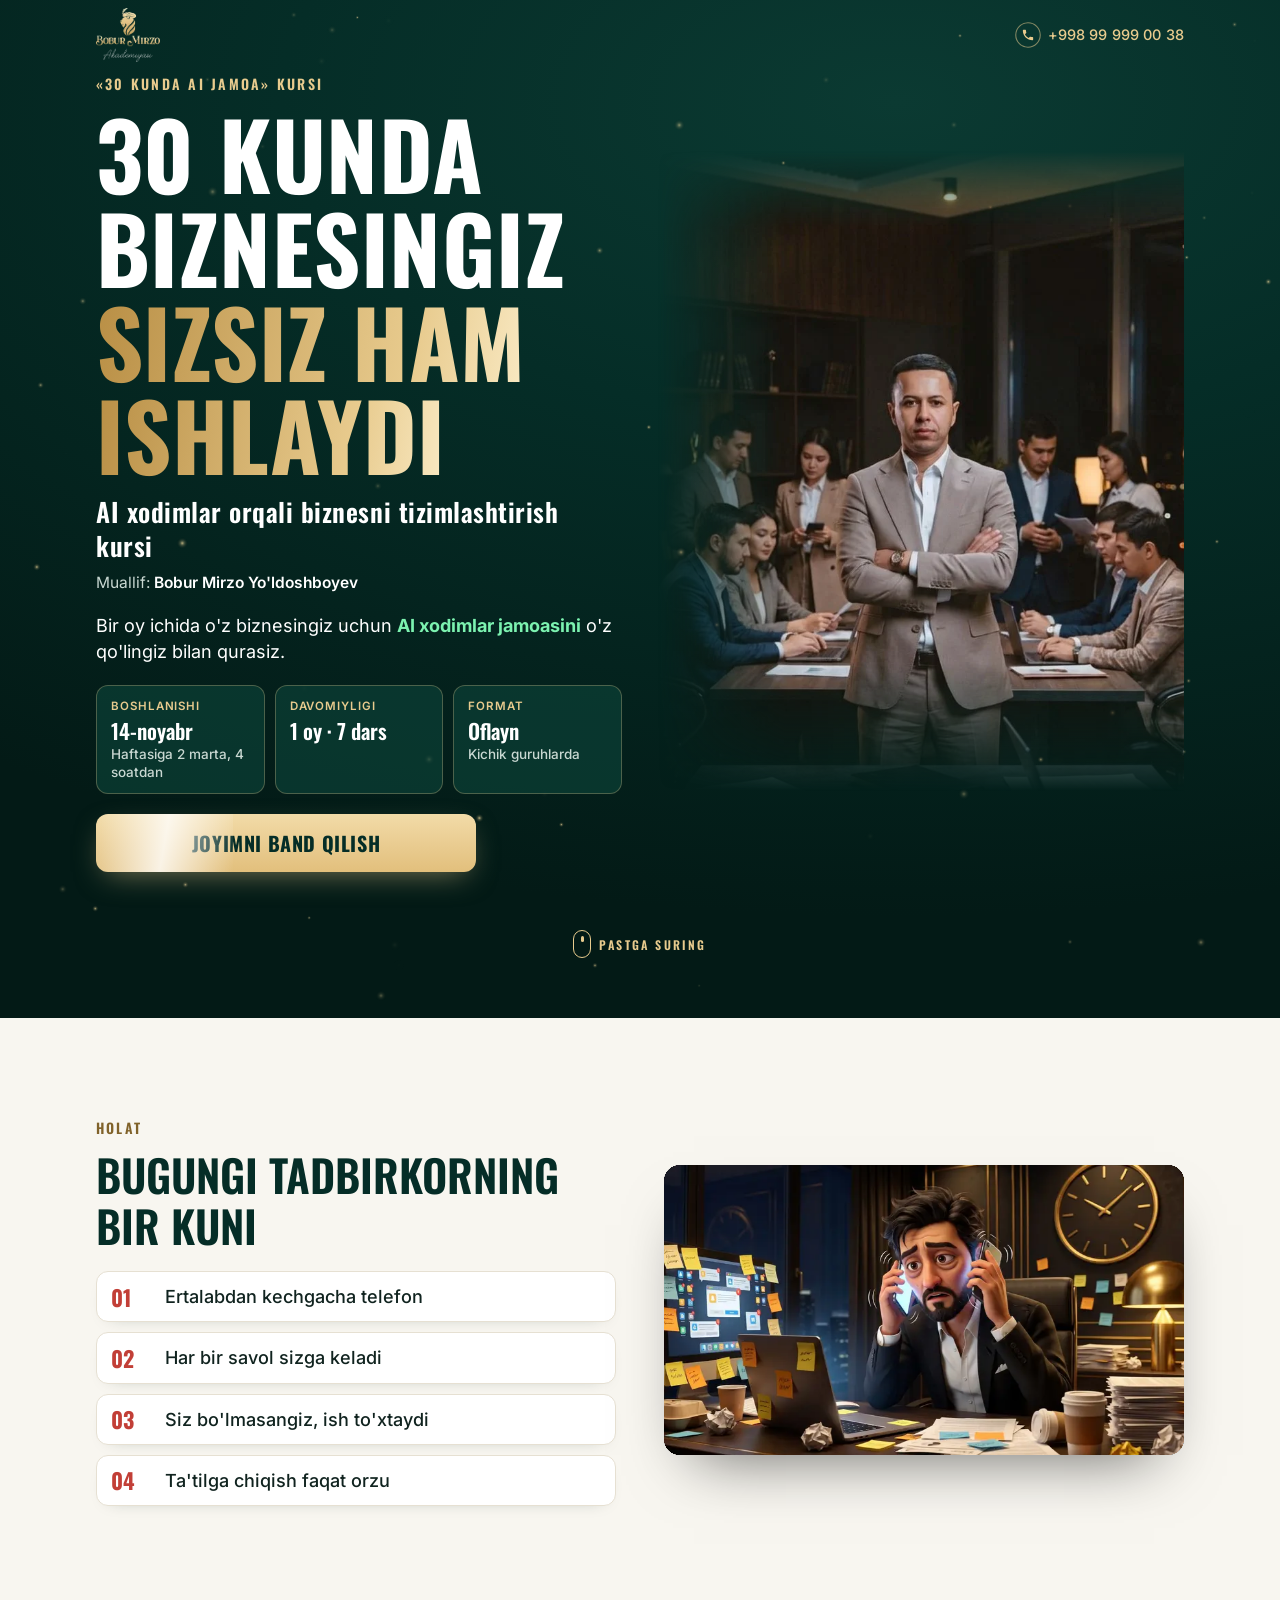
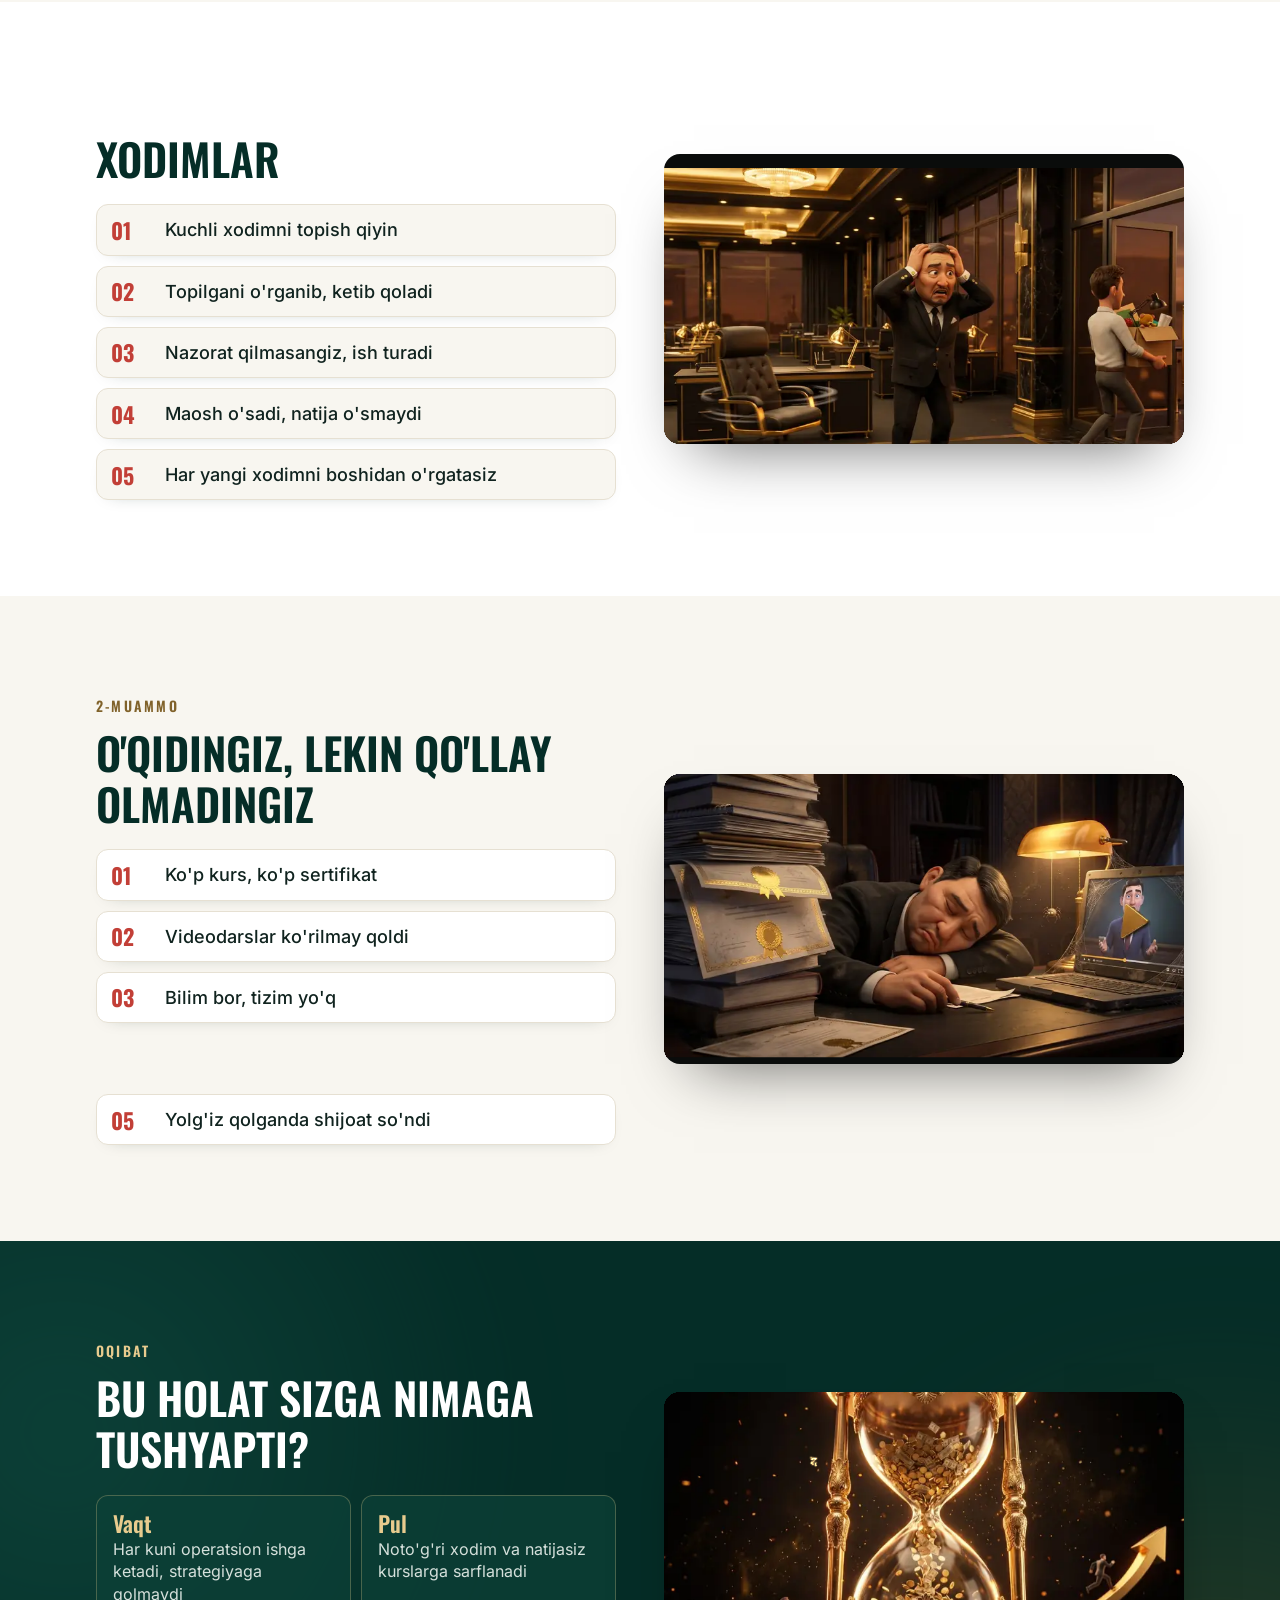
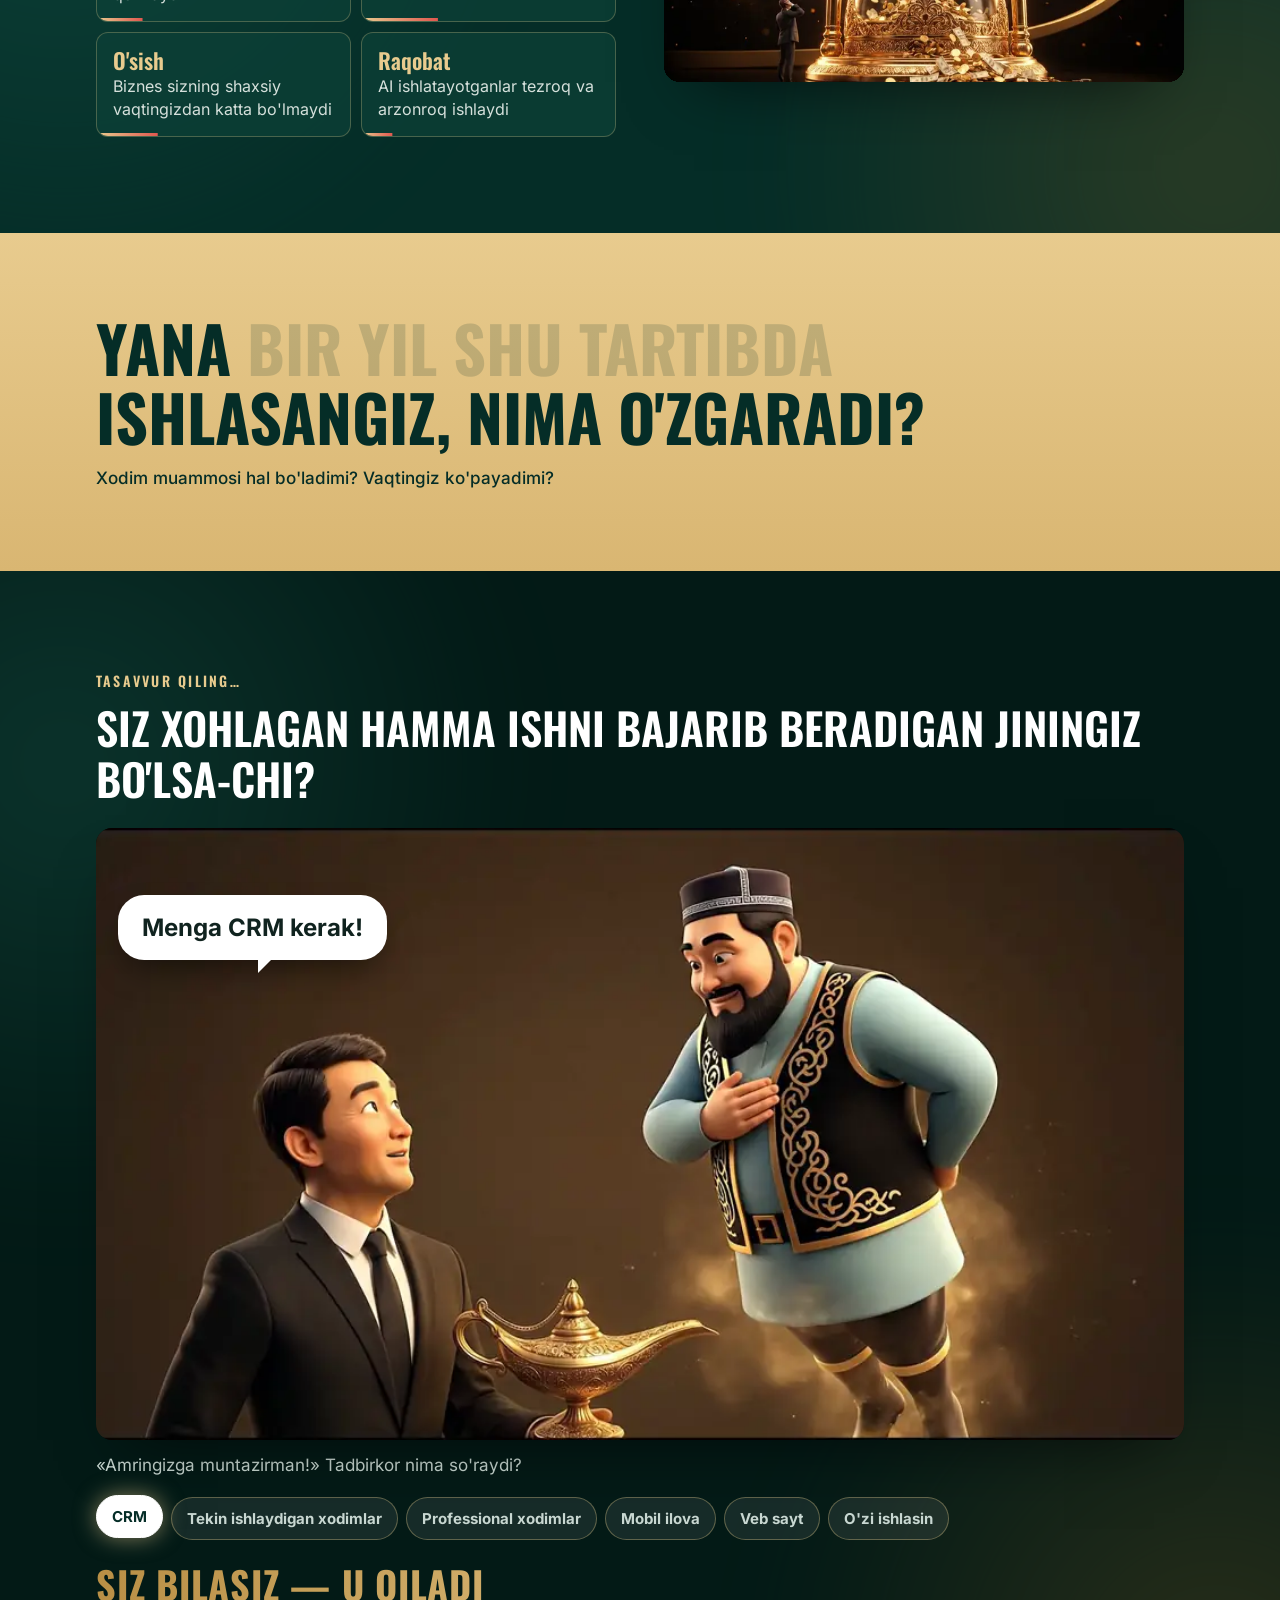
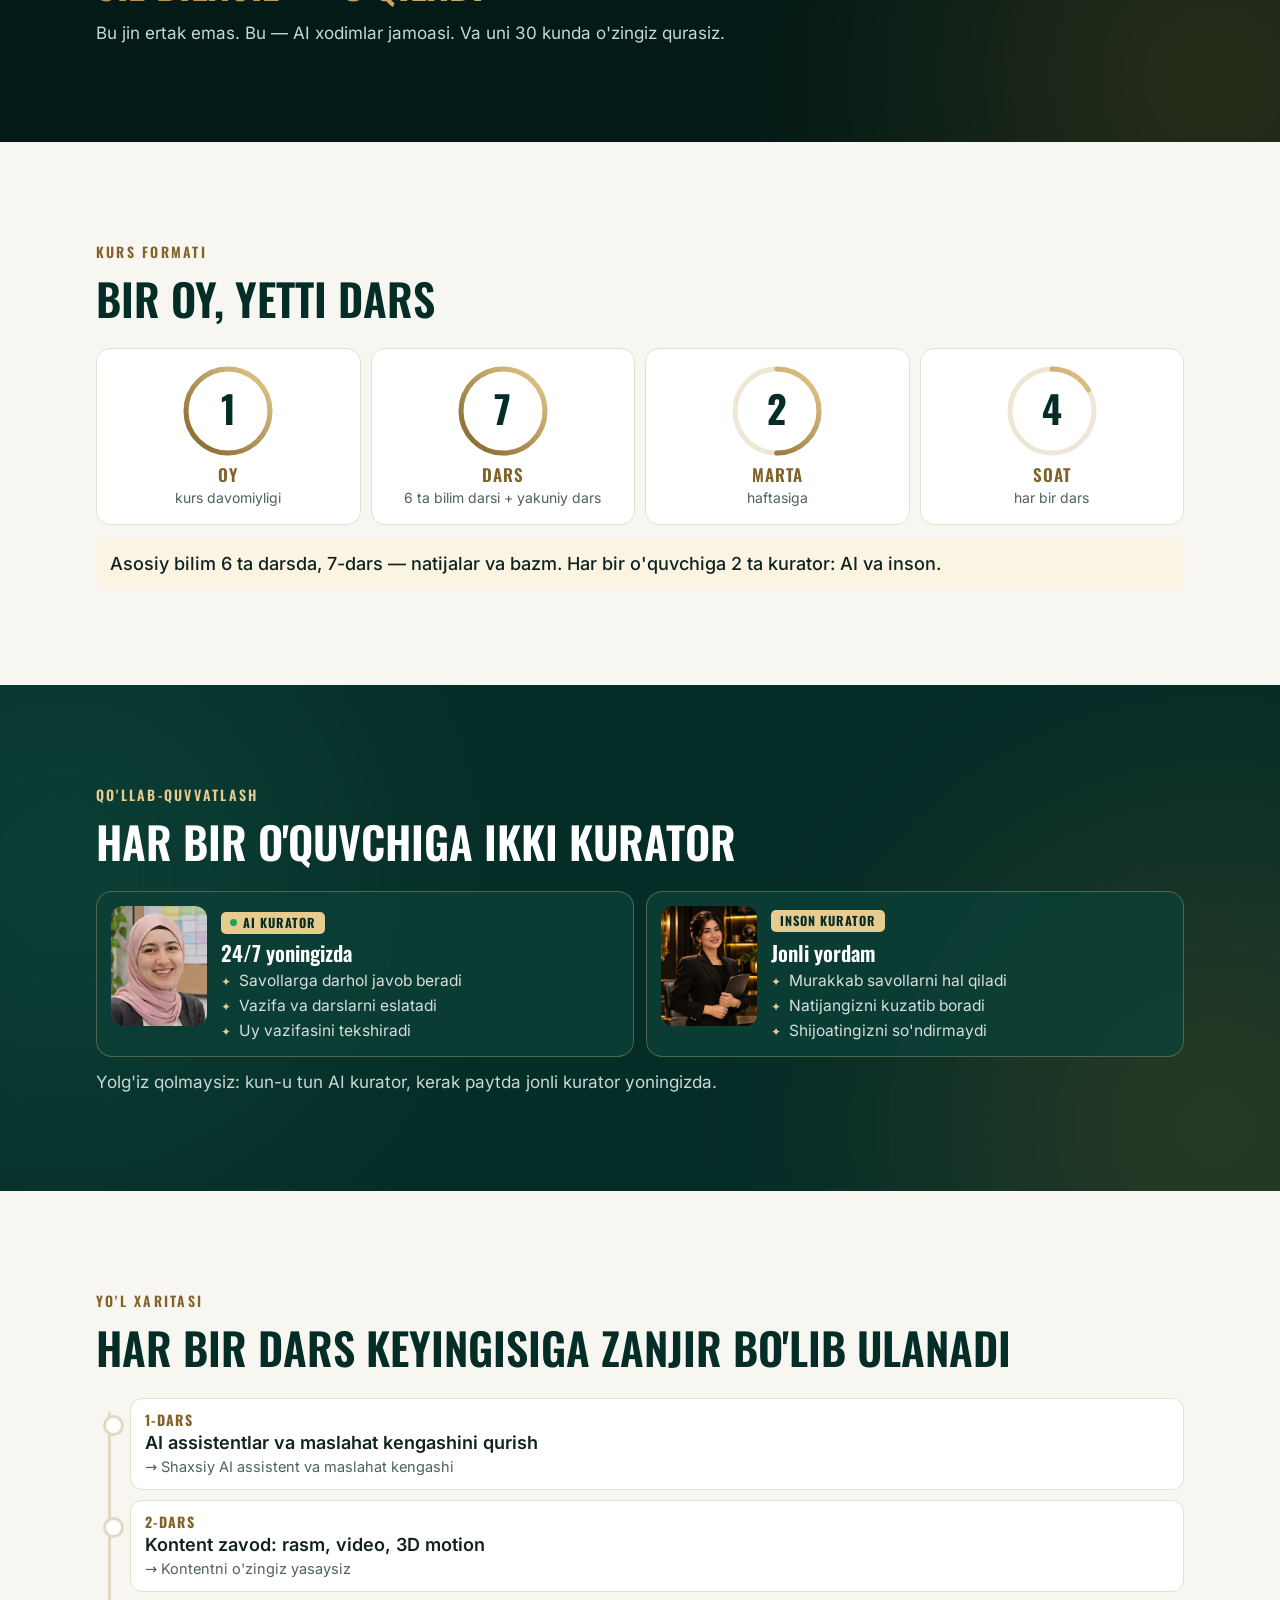
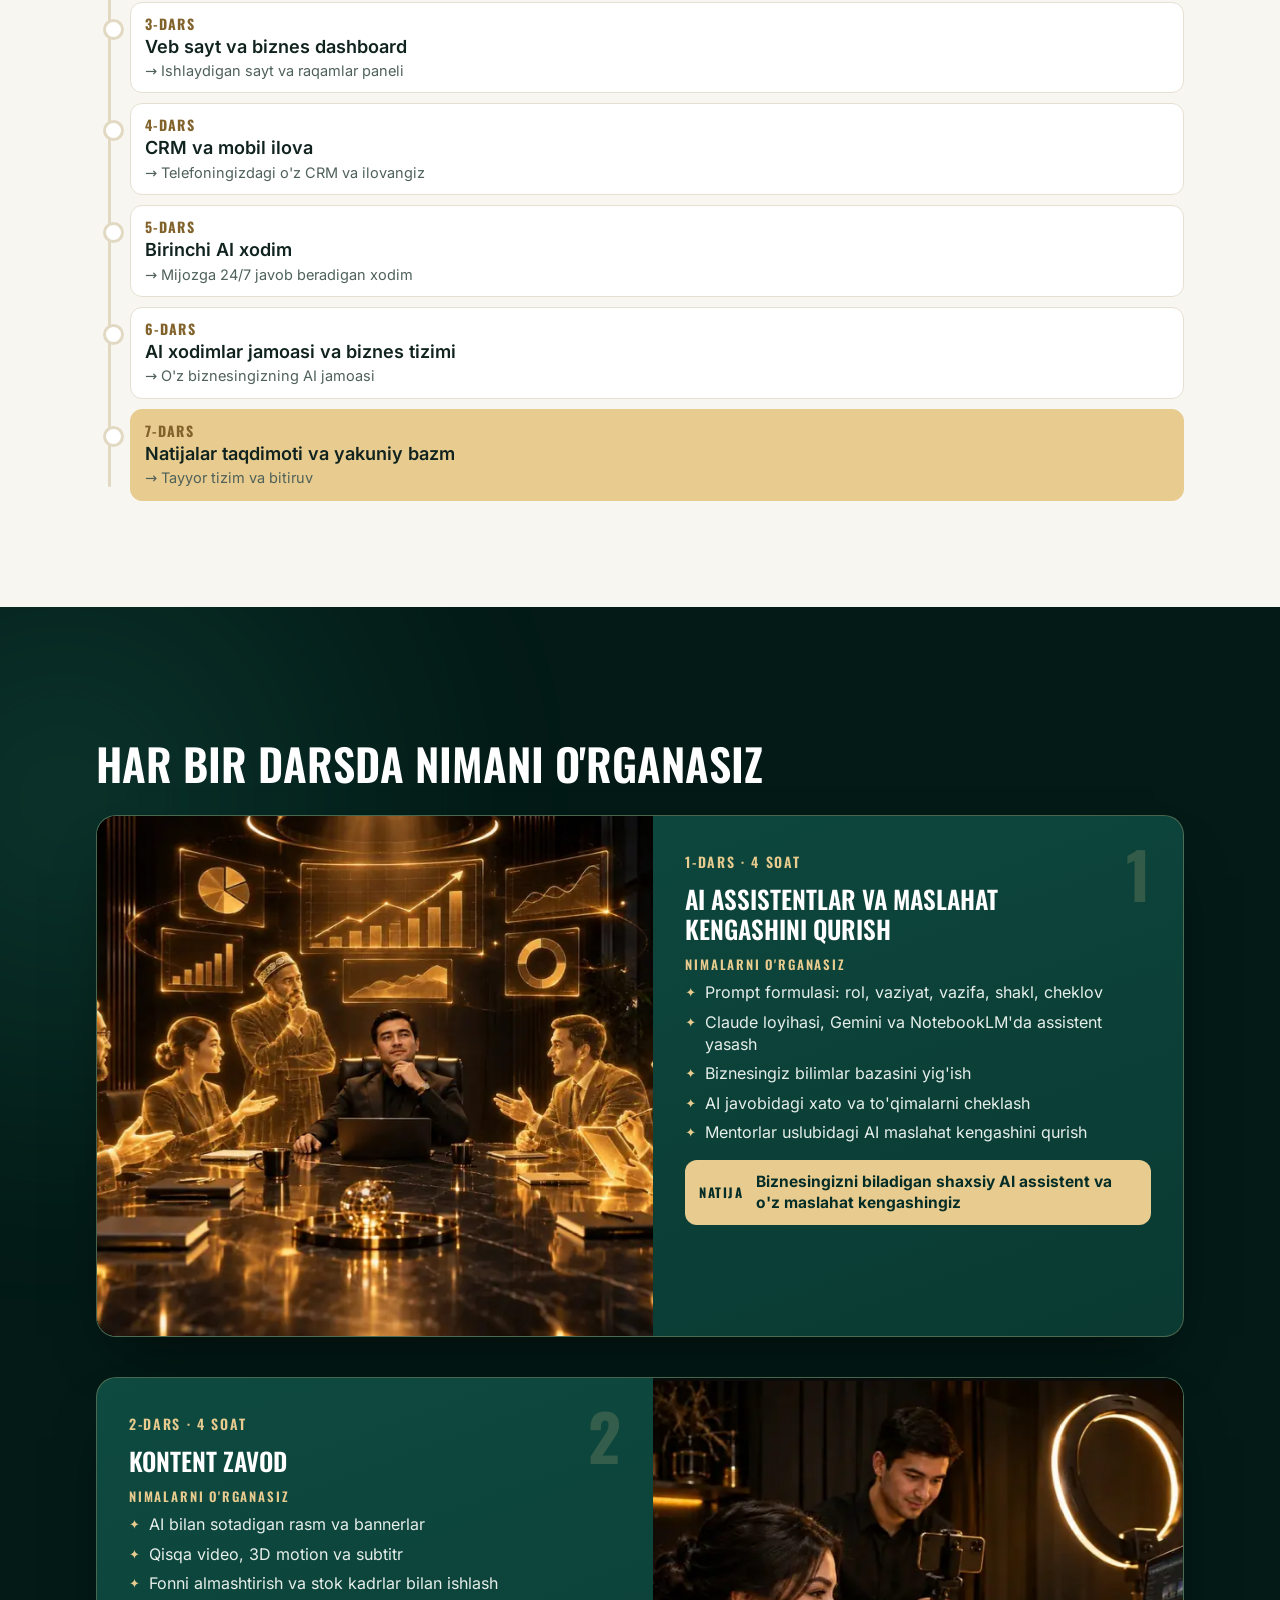
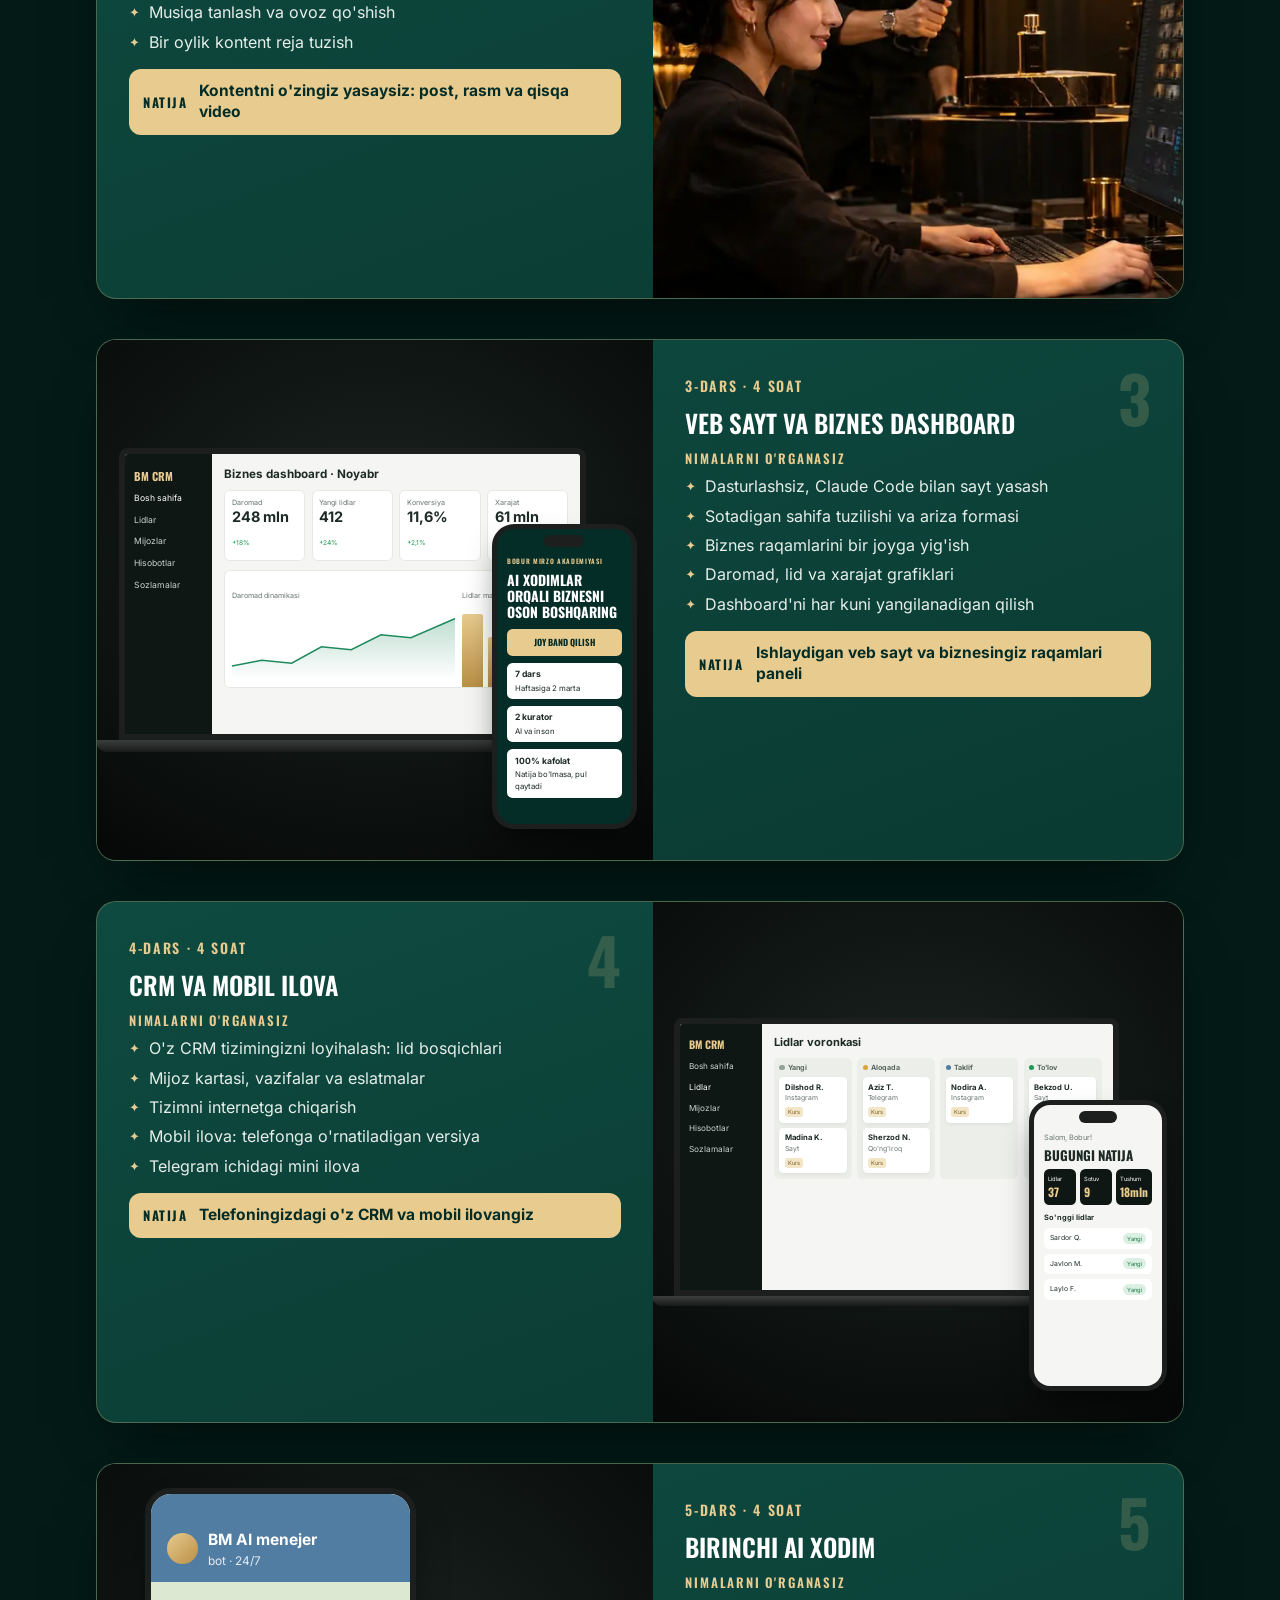
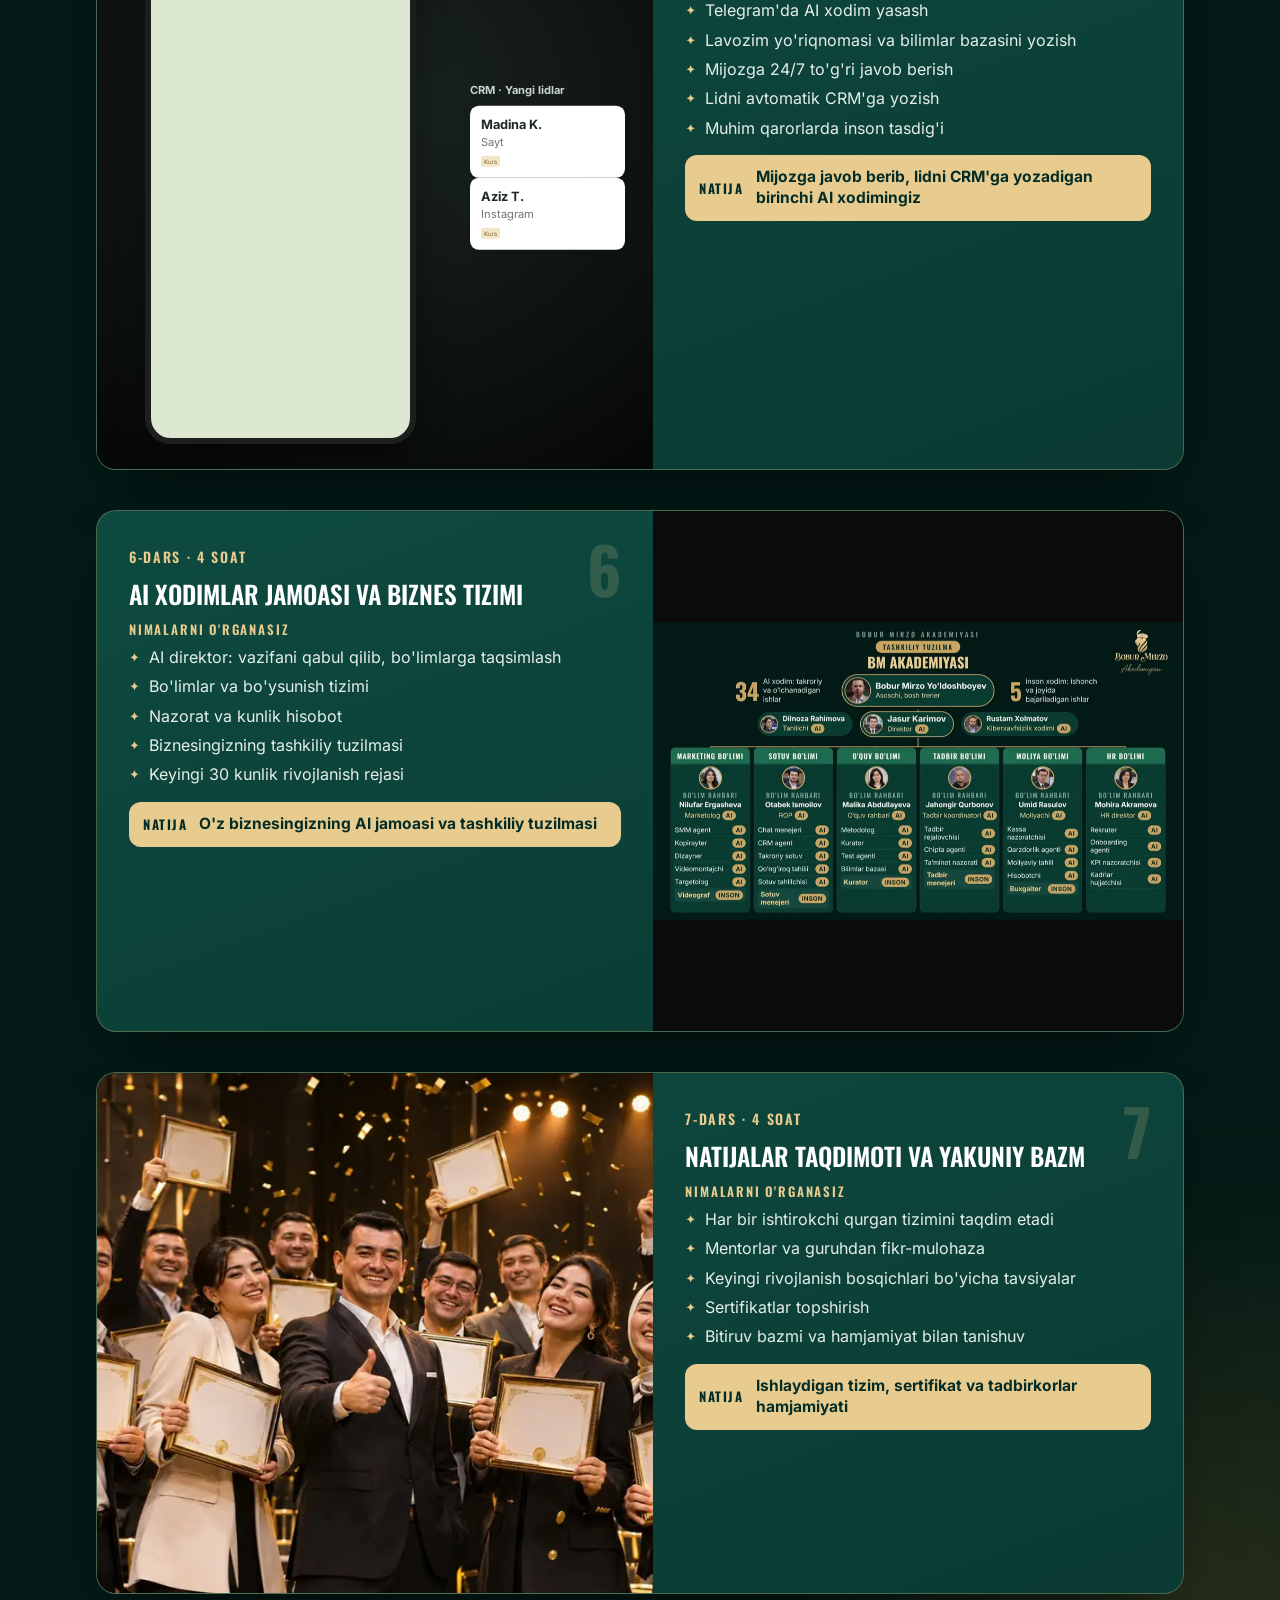
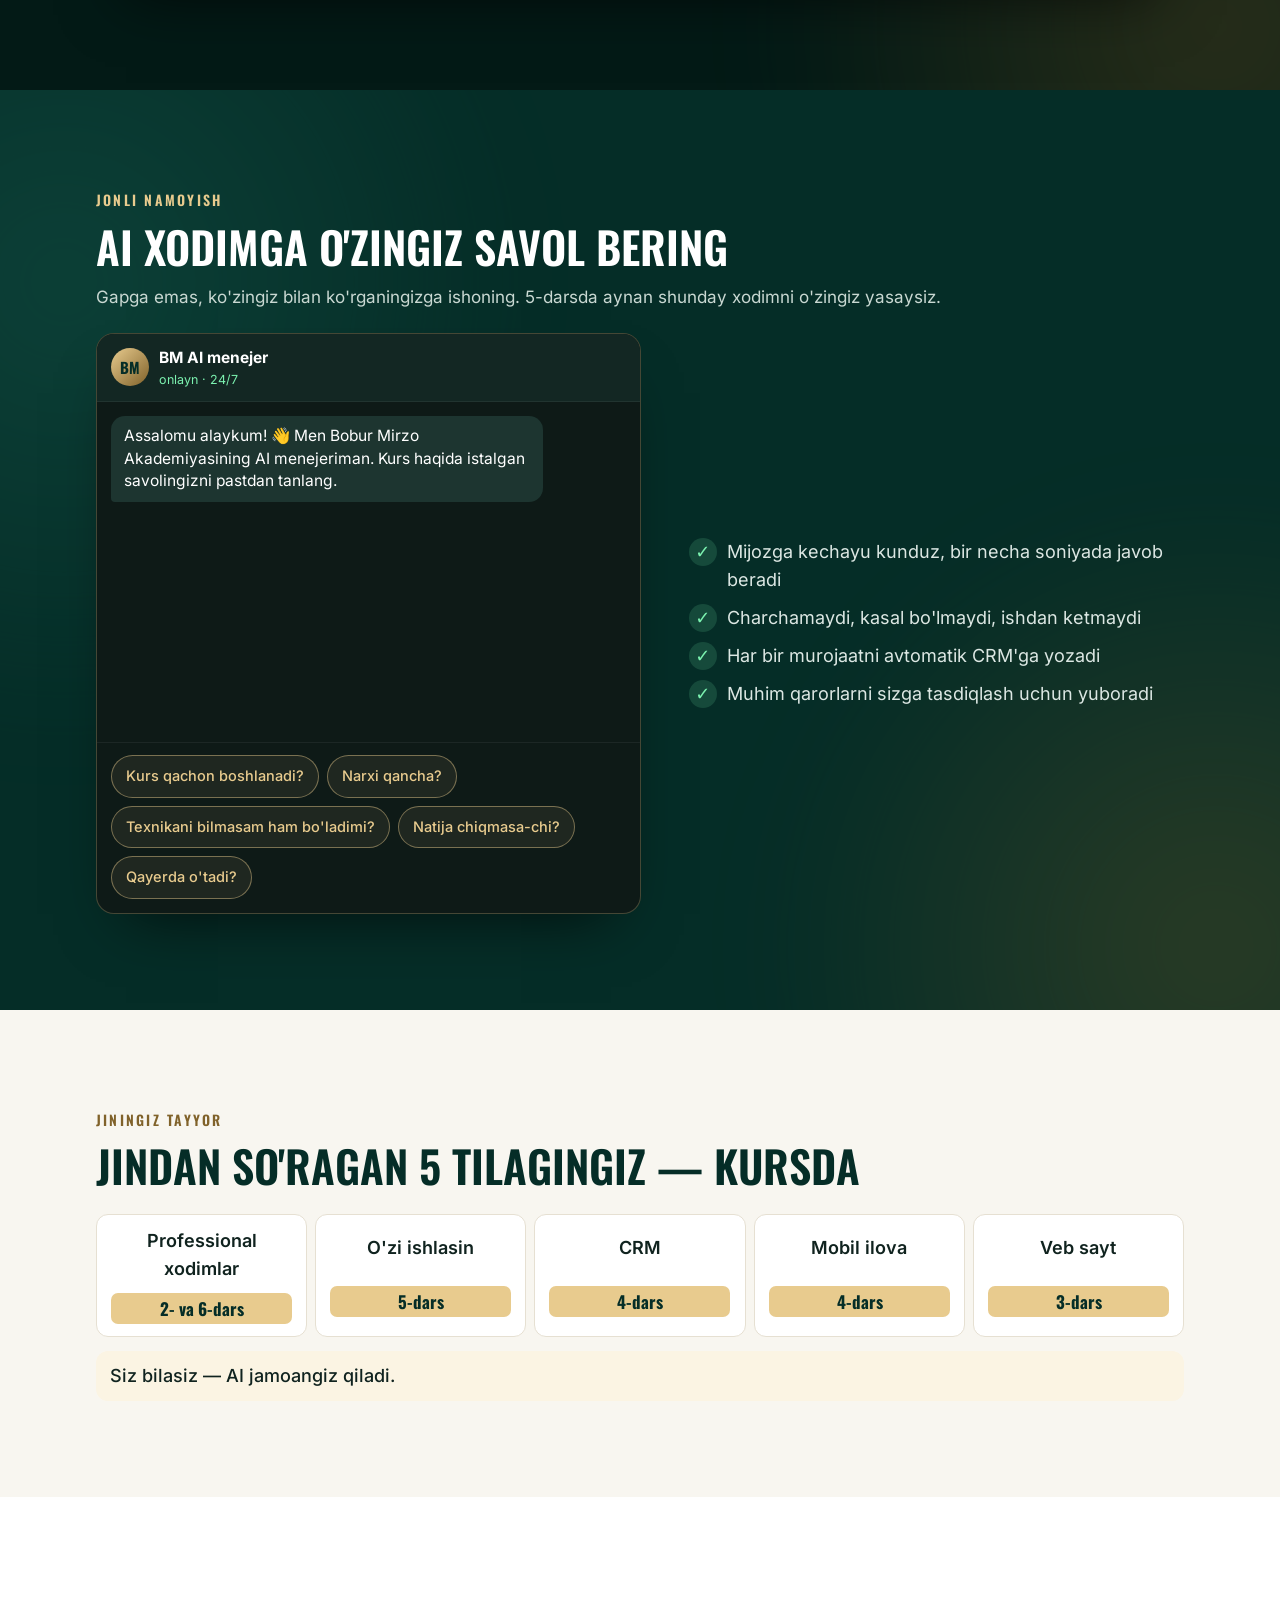
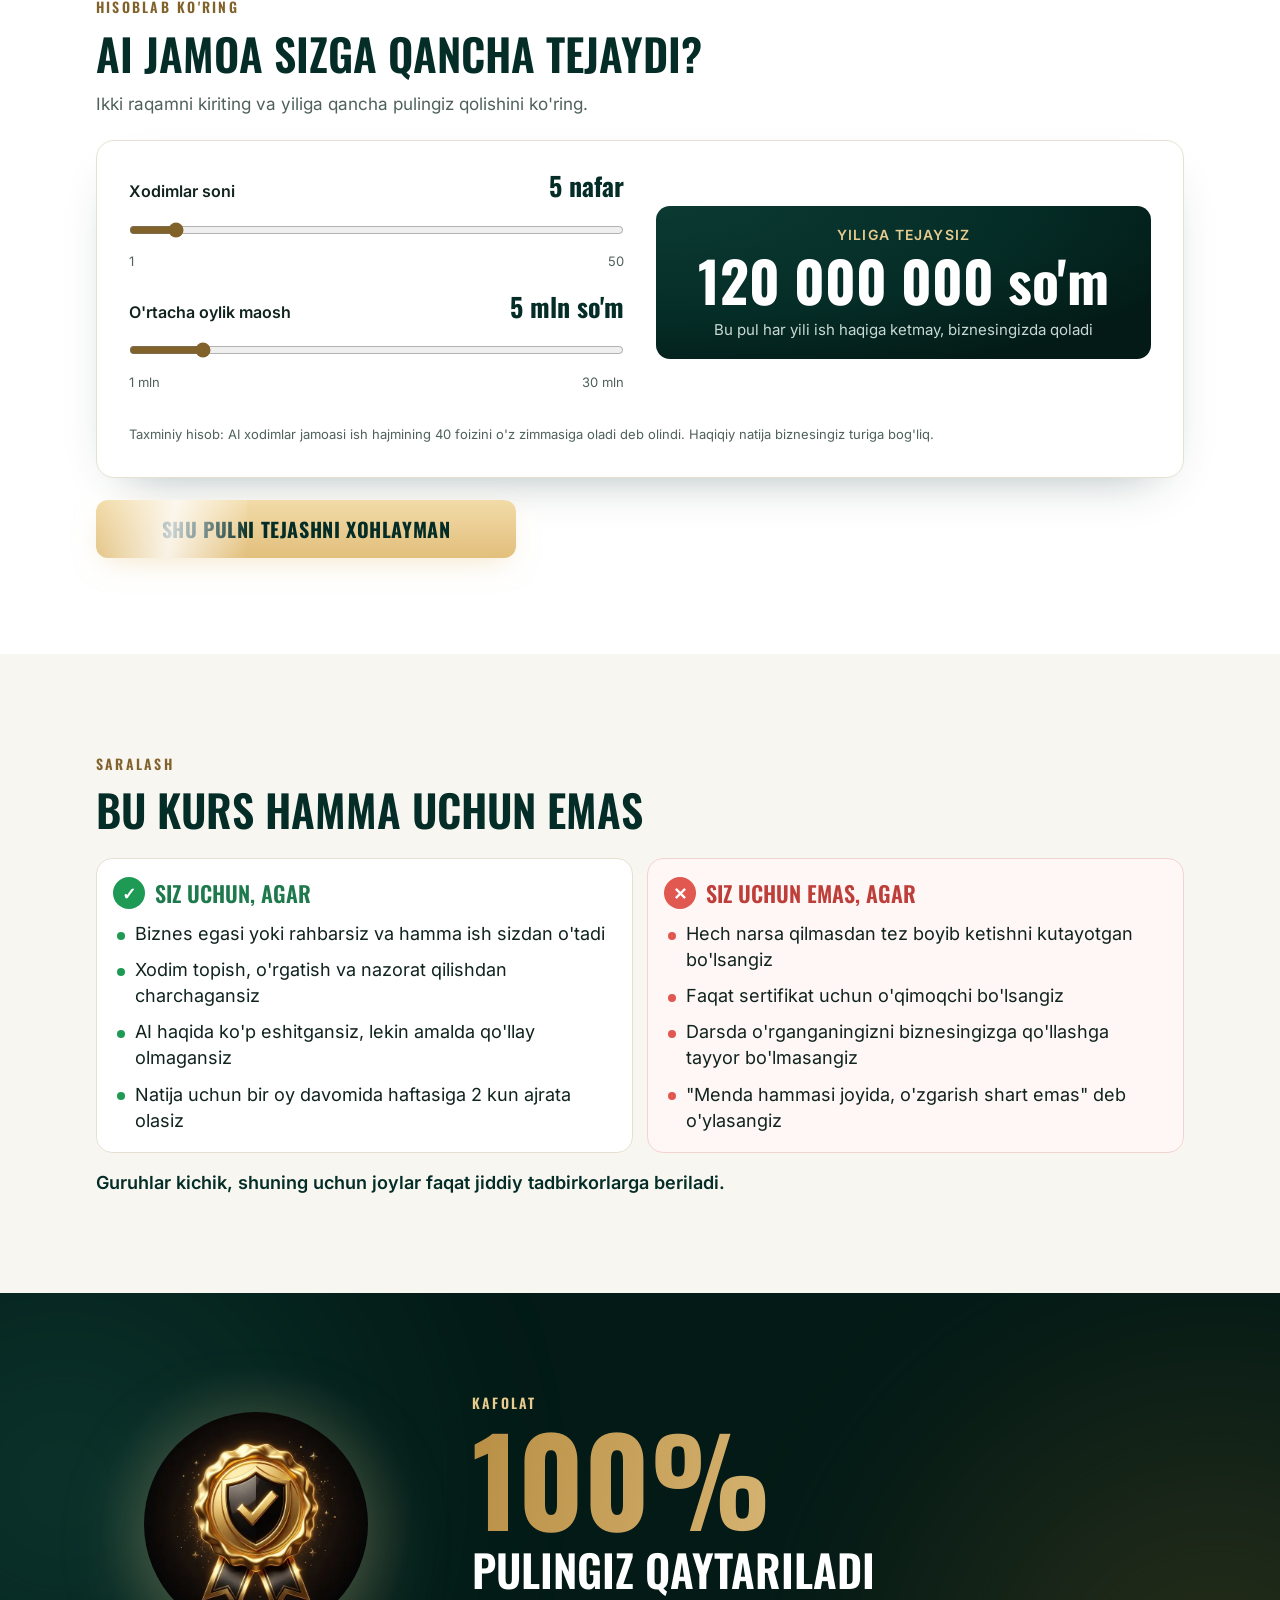
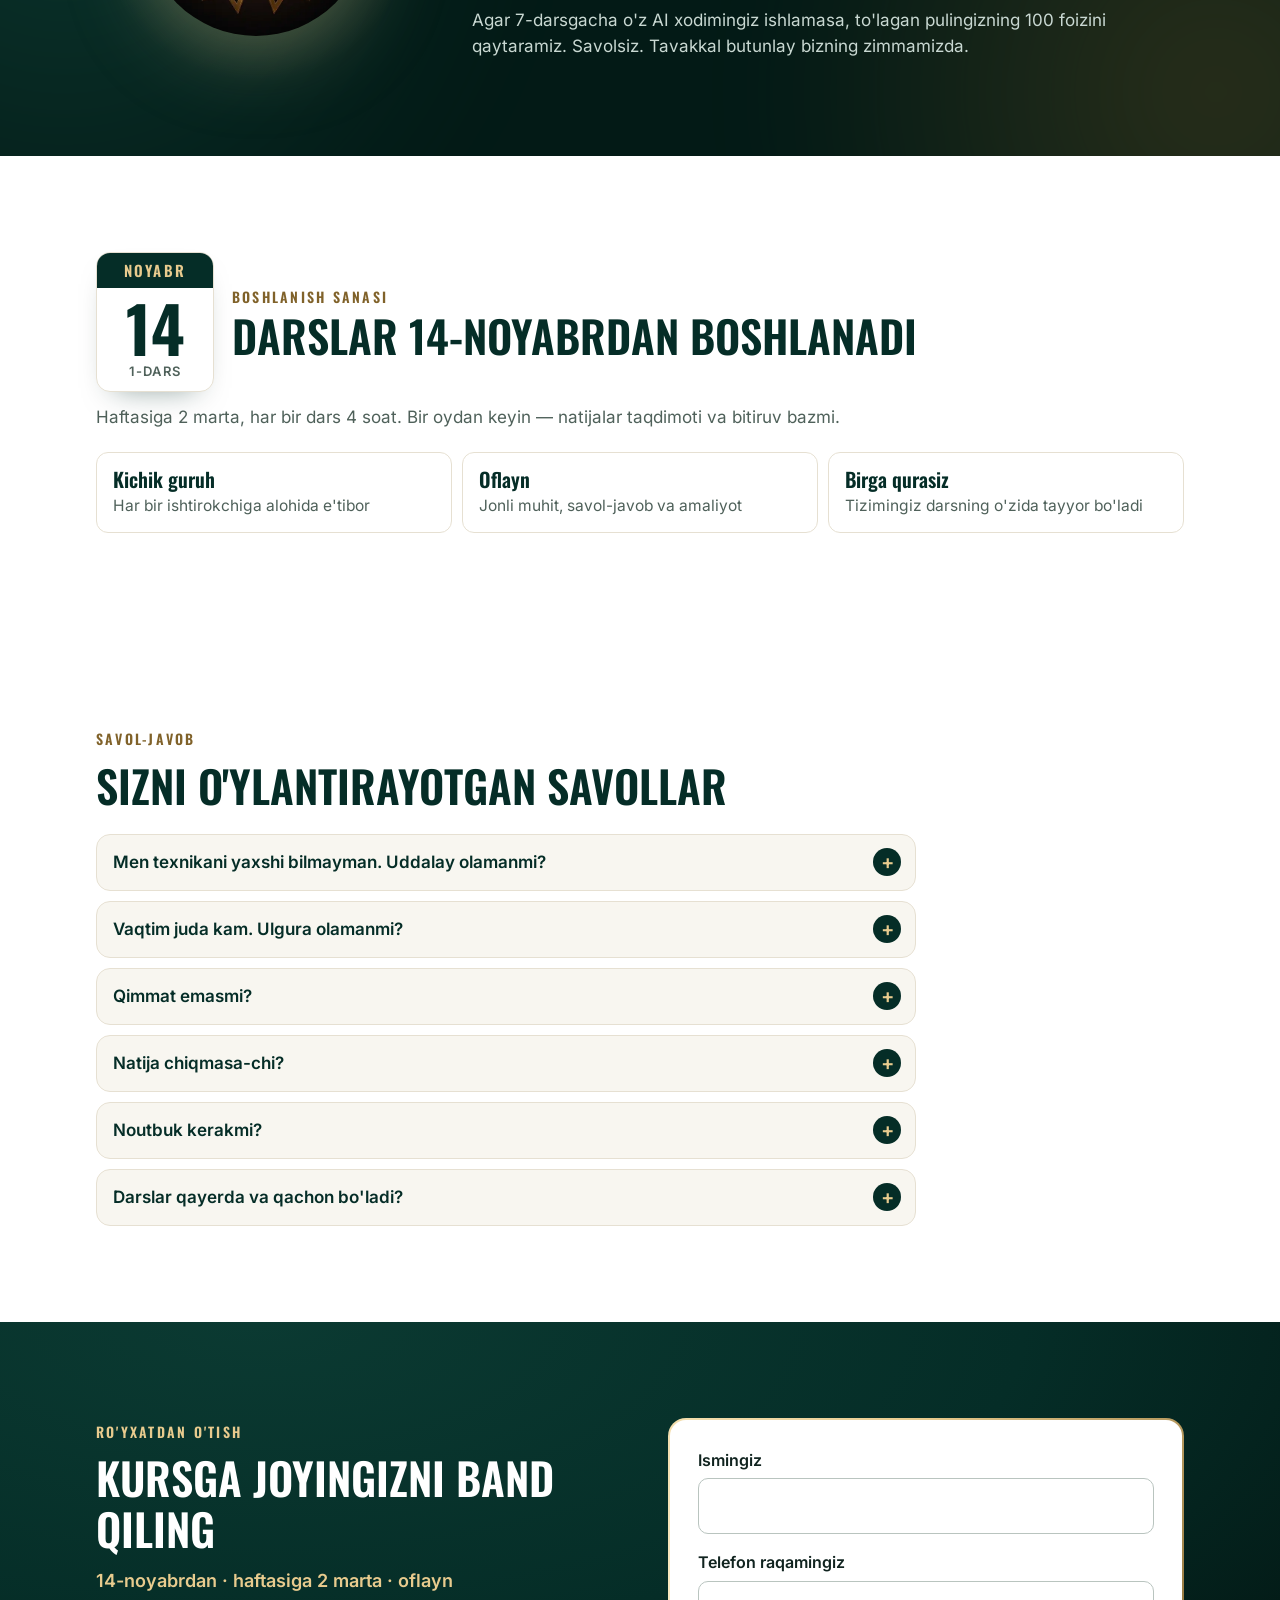
==== commit 23f96126: "Hero: yangi rasm (rahbar jamoa bilan ofisda), medal olib tashlandi Rasm tik formatda, shuning uchun " ====
--- a/sayt/index.html
+++ b/sayt/index.html
@@ -53,8 +53,8 @@
 /* ---------- birinchi ekran ---------- */
 .hero{position:relative;background:radial-gradient(120% 80% at 70% 10%,#0B3A32 0,#052D27 40%,#031A16 100%);padding-bottom:34px;margin-top:-70px;padding-top:70px;overflow:hidden}
 .dust{position:absolute;inset:0;width:100%;height:100%;z-index:1;pointer-events:none}
-.ph{margin:0 -16px;position:relative;overflow:hidden;aspect-ratio:1.07}
-.ph img{width:100%;height:100%;object-fit:cover;object-position:46% 20%;animation:kb 20s ease-in-out infinite alternate;
+.ph{margin:0 -16px;position:relative;overflow:hidden;aspect-ratio:.86}
+.ph img{width:100%;height:100%;object-fit:cover;object-position:50% 34%;animation:kb 20s ease-in-out infinite alternate;
   -webkit-mask-image:linear-gradient(transparent 0,#000 18%,#000 60%,transparent 98%);mask-image:linear-gradient(transparent 0,#000 18%,#000 60%,transparent 98%)}
 @keyframes kb{from{transform:scale(1.02)}to{transform:scale(1.12) translate(-1.5%,-1%)}}
 .sweep{position:absolute;inset:0;pointer-events:none;background:linear-gradient(105deg,transparent 35%,rgba(255,236,190,.22) 50%,transparent 65%);transform:translateX(-120%);animation:sweep 6.5s ease-in-out 1.2s infinite}
@@ -500,7 +500,7 @@
 <section class="hero" id="hero">
   <canvas class="dust" id="dust" aria-hidden="true"></canvas>
   <div class="wrap">
-    <figure class="ph"><img src="assets/web/cover.webp" alt="BM Akademiyasi jamoasi" width="1100" height="1028" fetchpriority="high"><i class="sweep"></i></figure>
+    <figure class="ph"><img src="assets/web/cover.webp" alt="Bobur Mirzo Yo'ldoshboyev va jamoasi" width="768" height="1376" fetchpriority="high"><i class="sweep"></i></figure>
     <div class="tx">
       <span class="kicker fade" style="--d:.1s">«30 kunda AI jamoa» kursi</span>
       <h1 class="h1res"><span class="ln"><span style="--d:.25s">30 kunda</span></span><span class="ln"><span style="--d:.35s">biznesingiz</span></span><span class="ln"><span class="gold" style="--d:.45s">sizsiz ham</span></span><span class="ln"><span class="gold" style="--d:.55s">ishlaydi</span></span></h1>
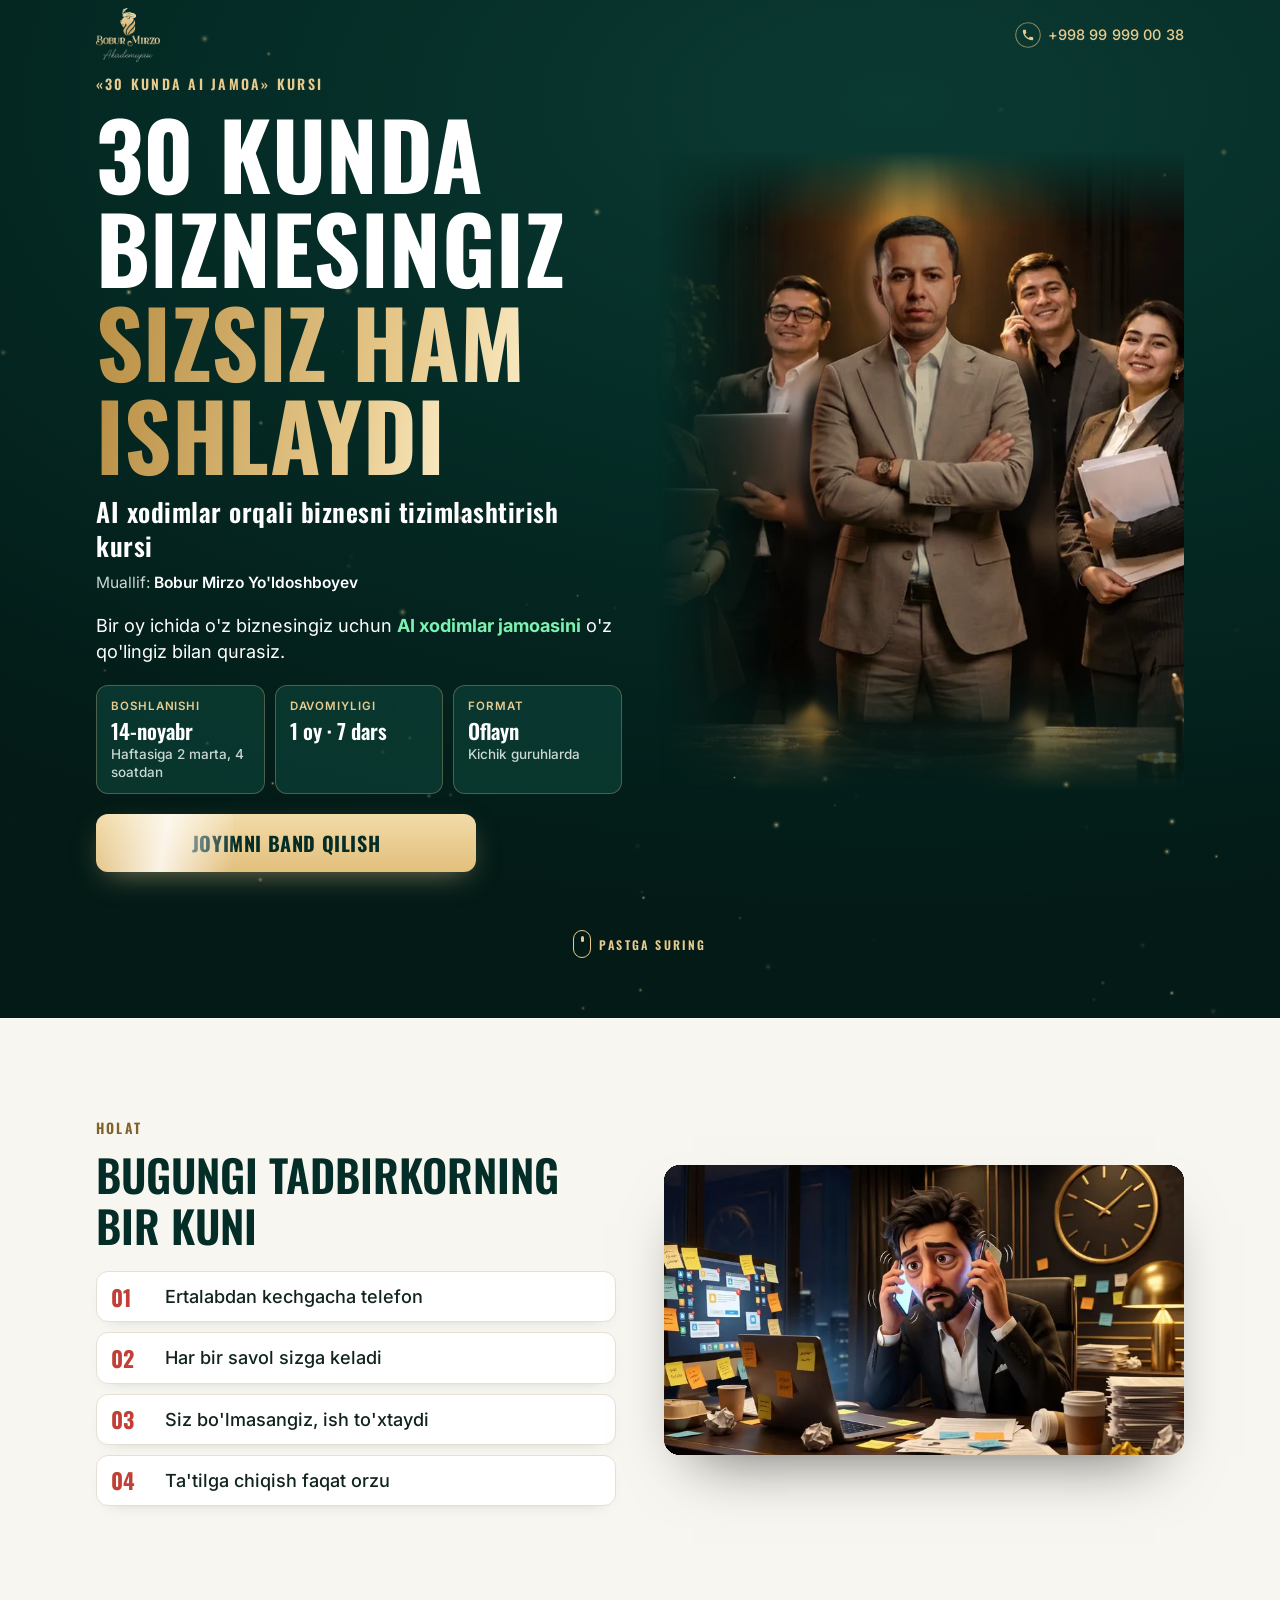
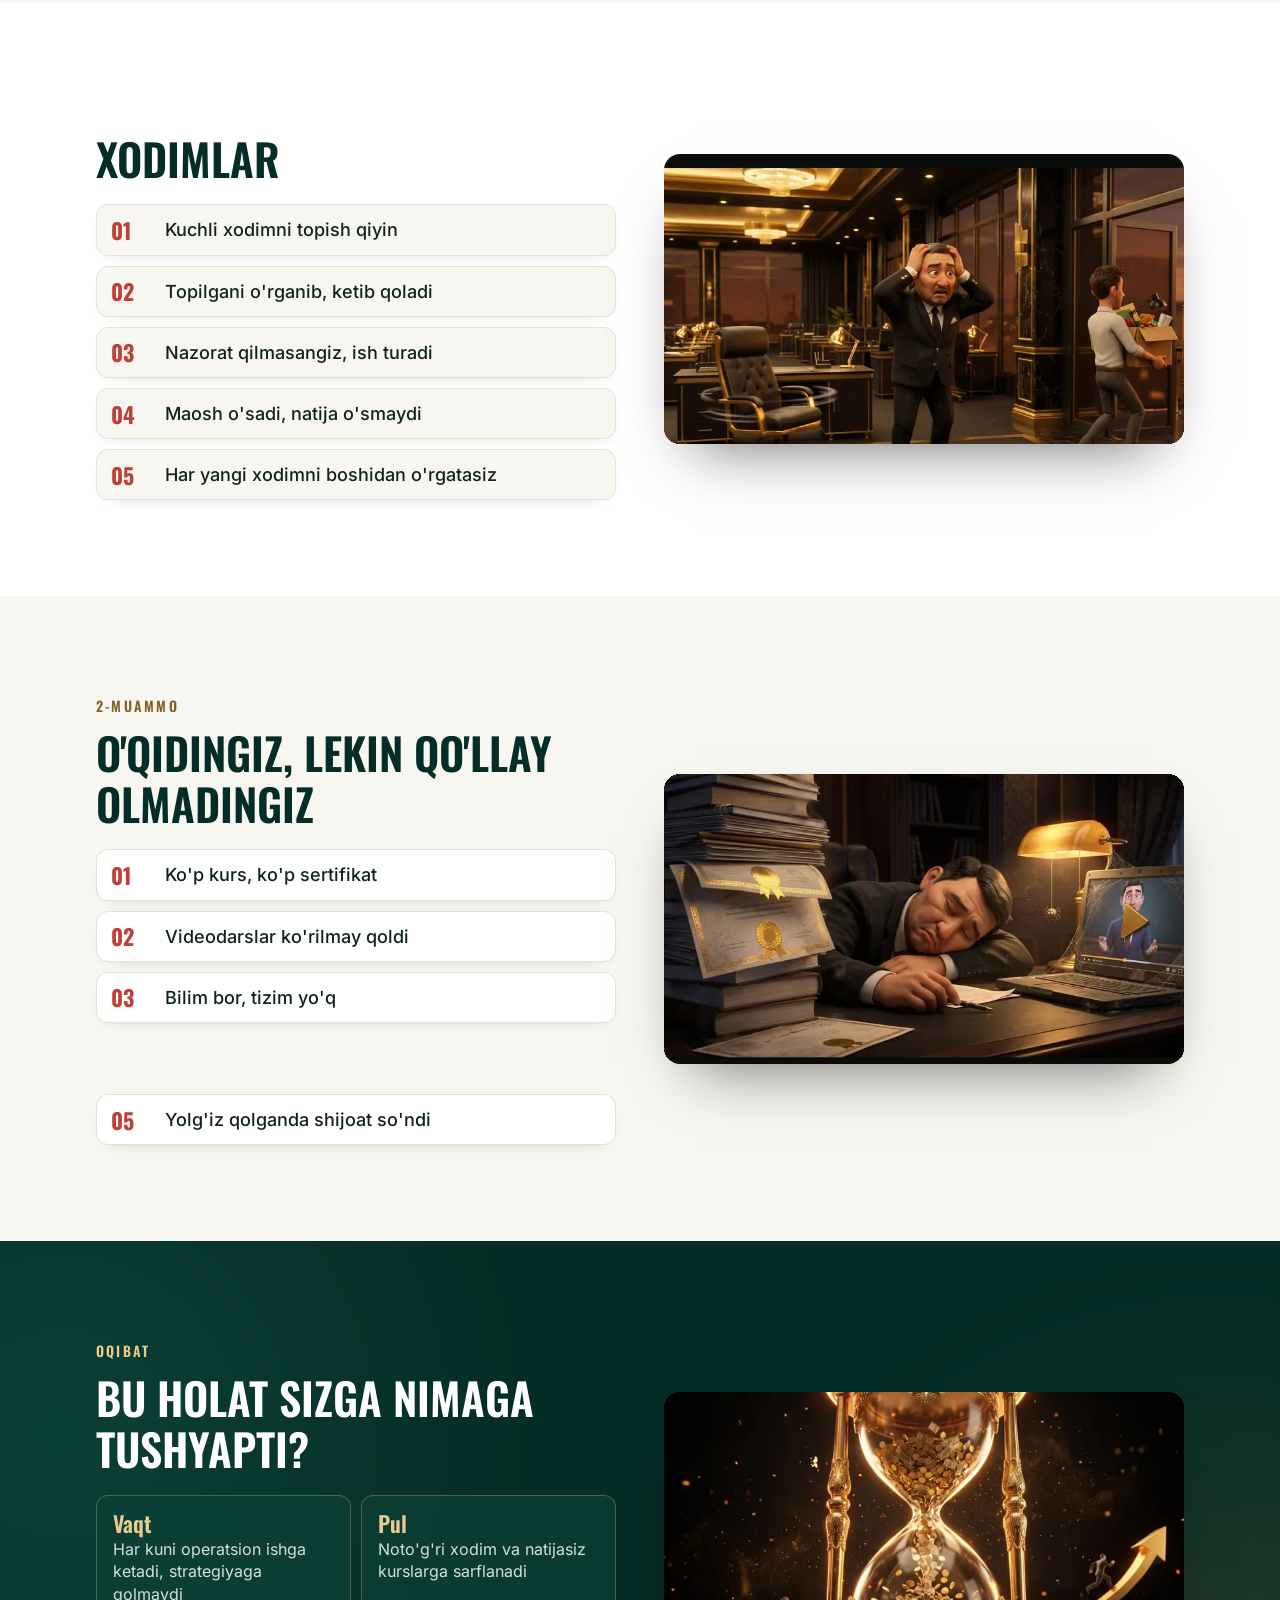
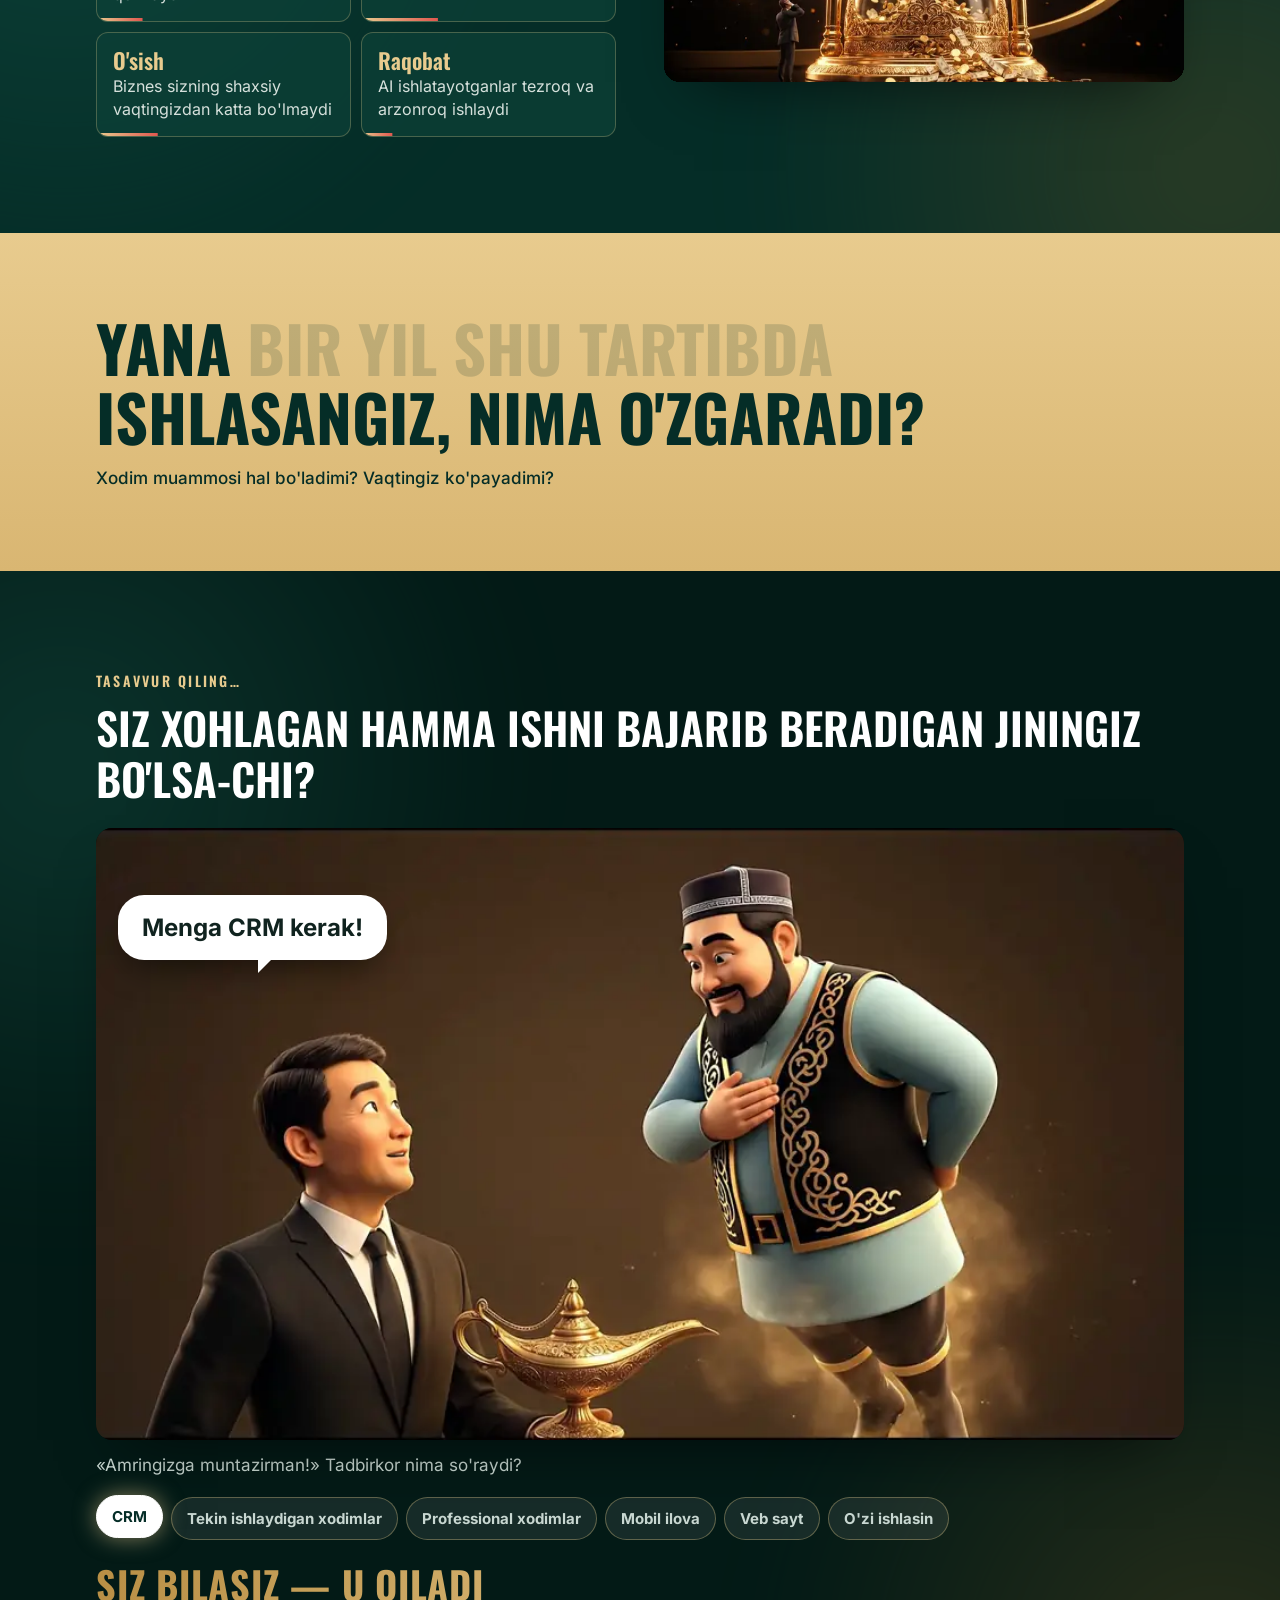
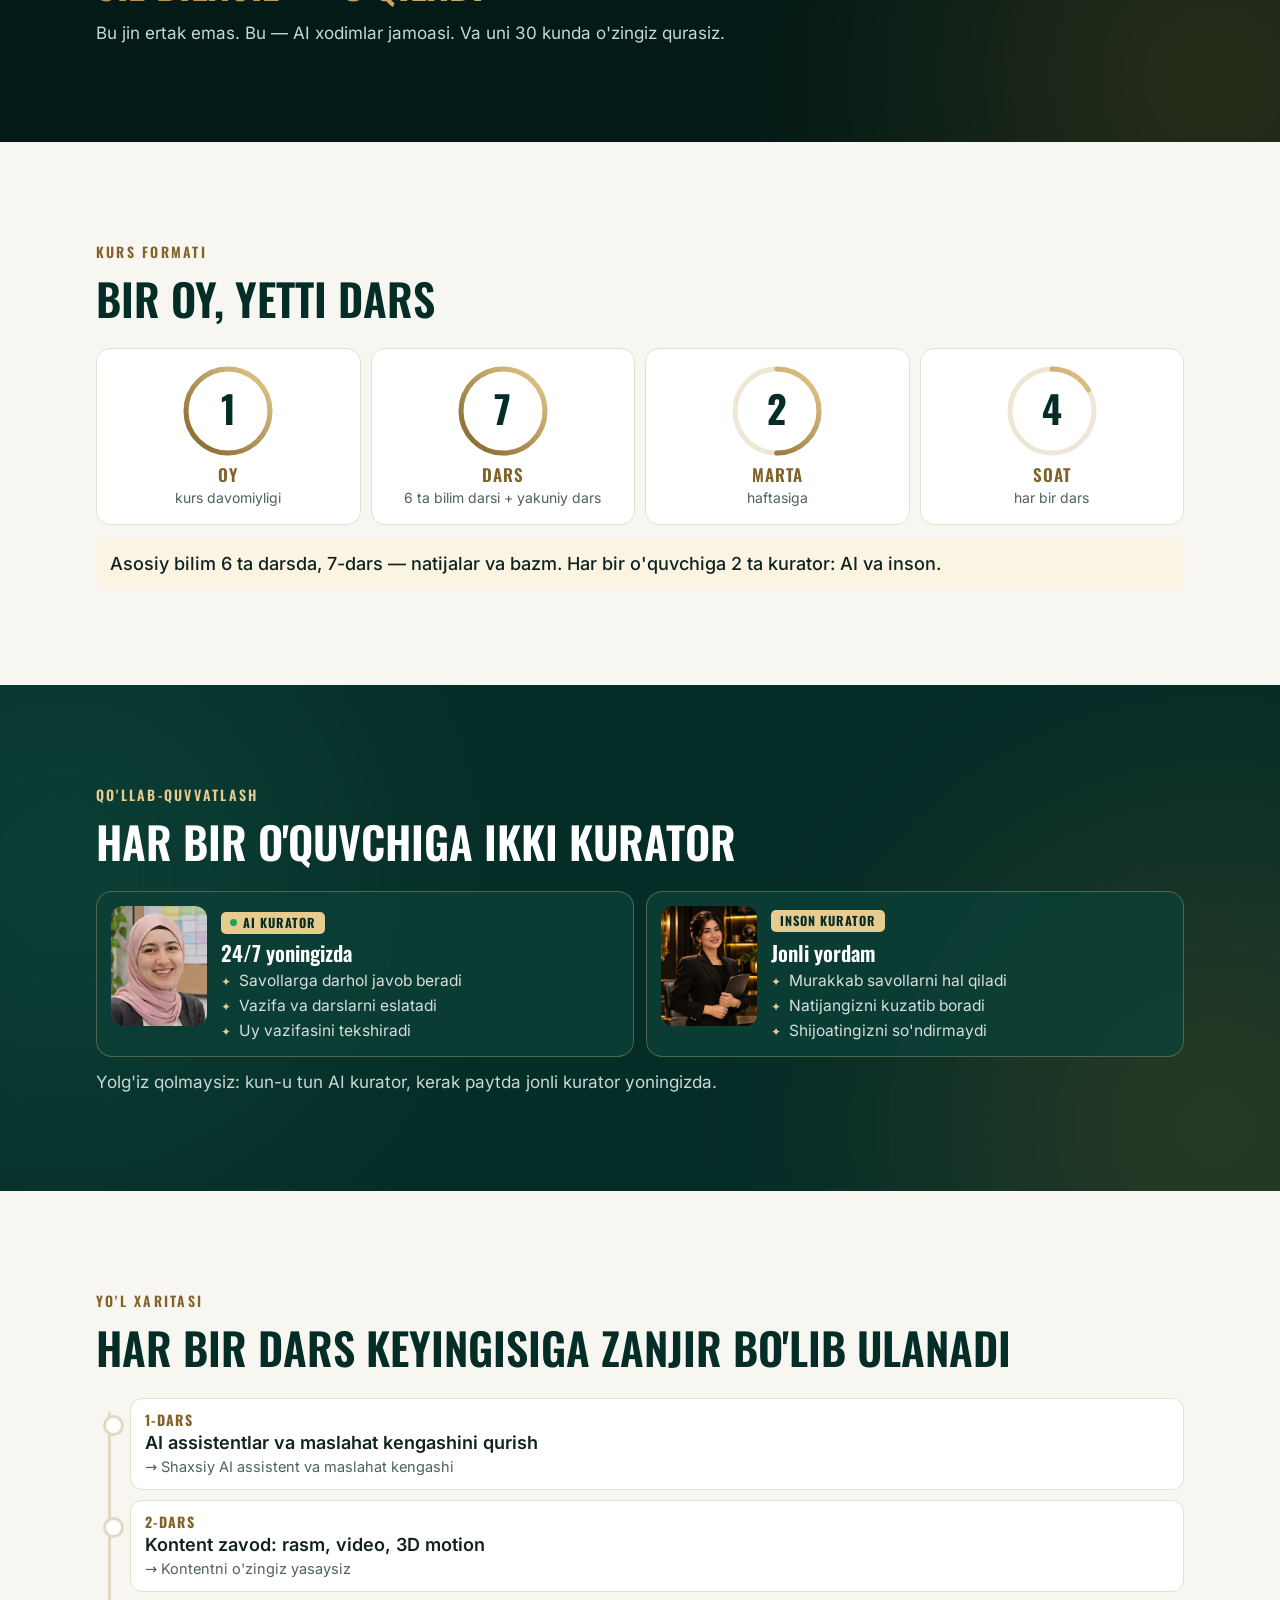
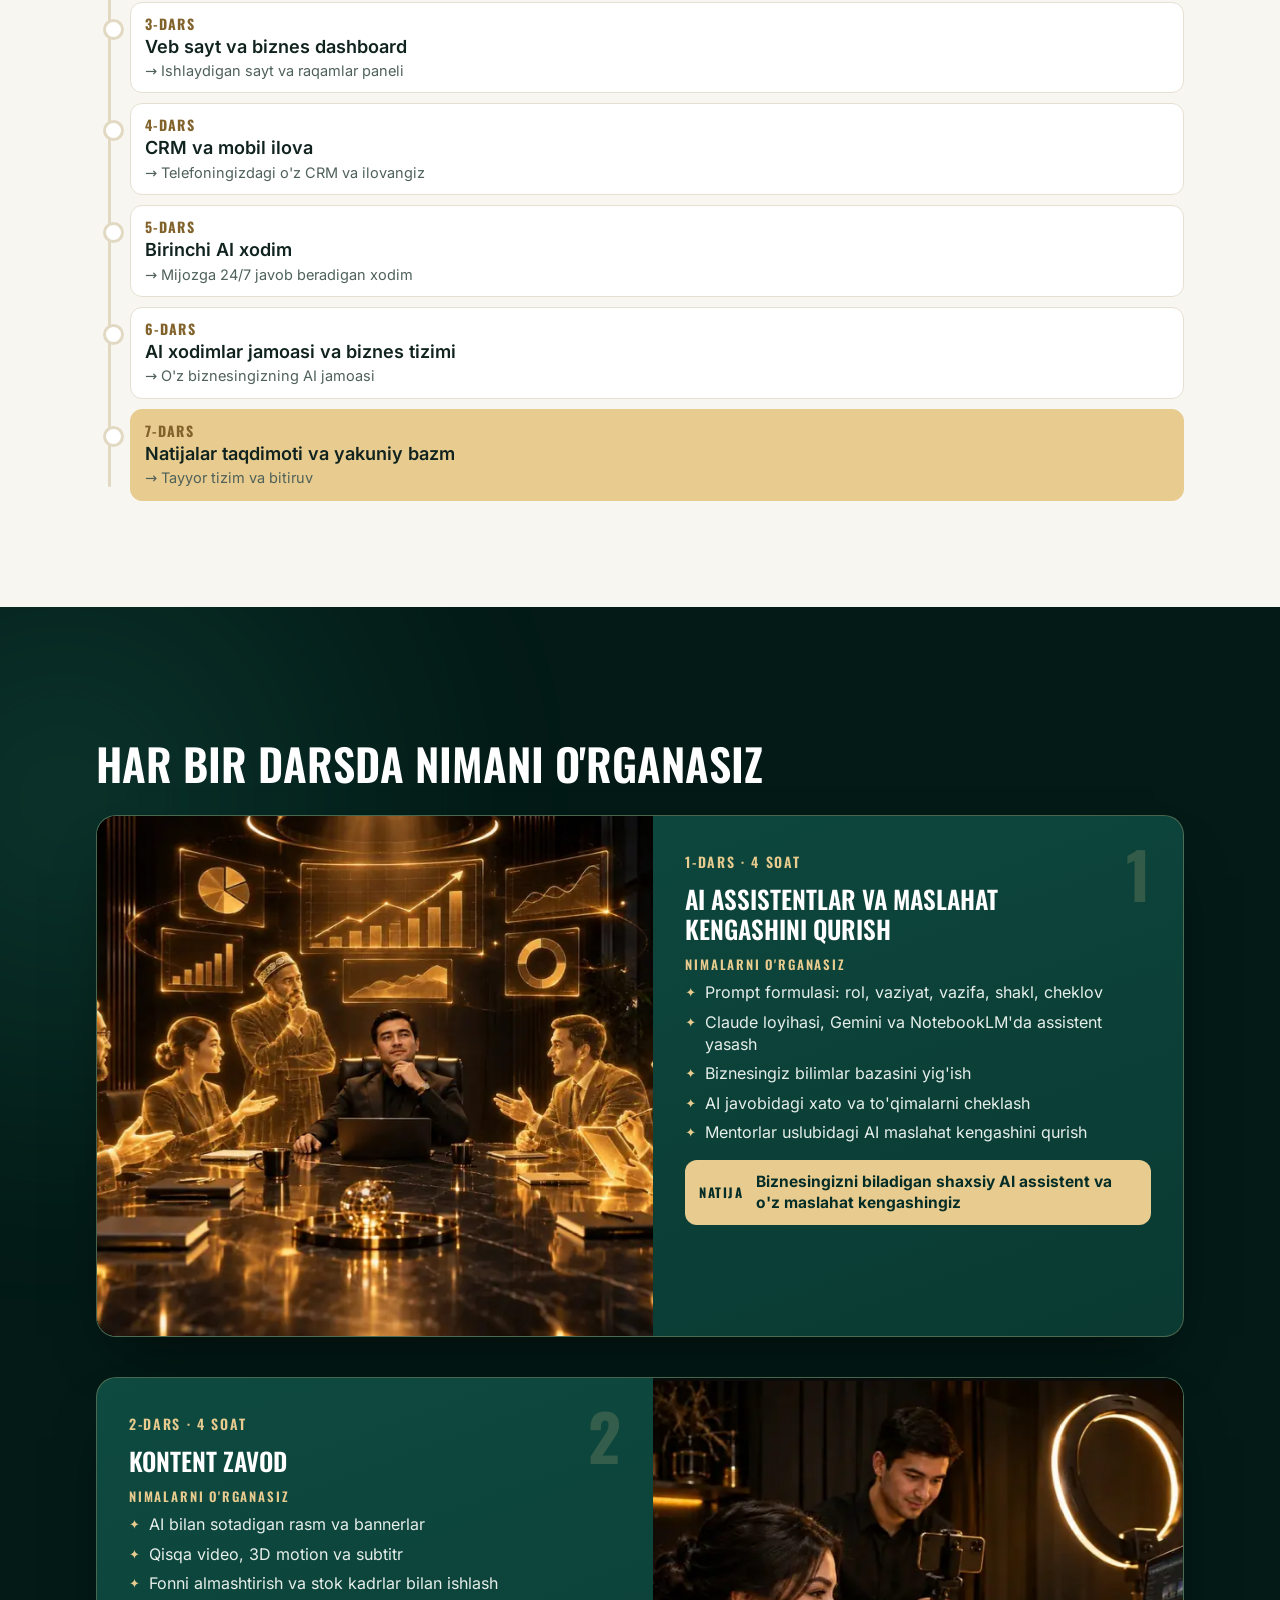
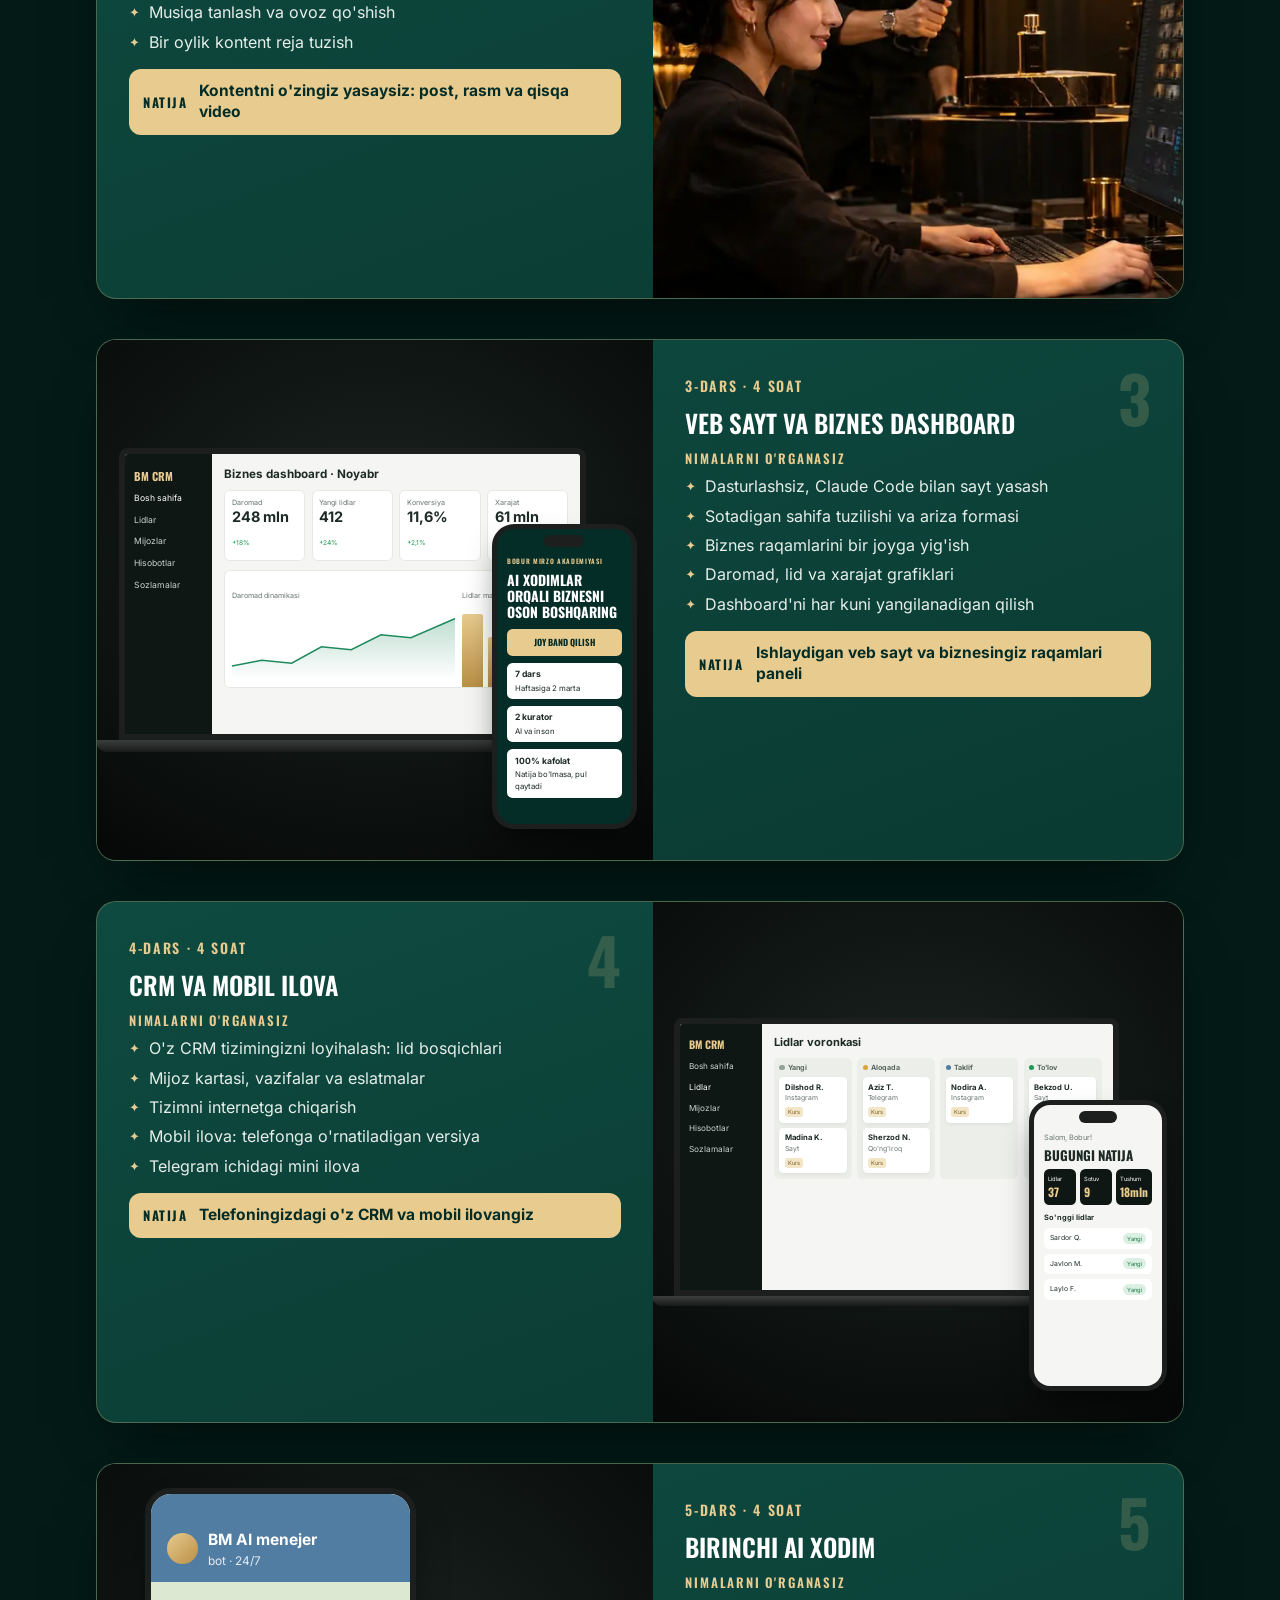
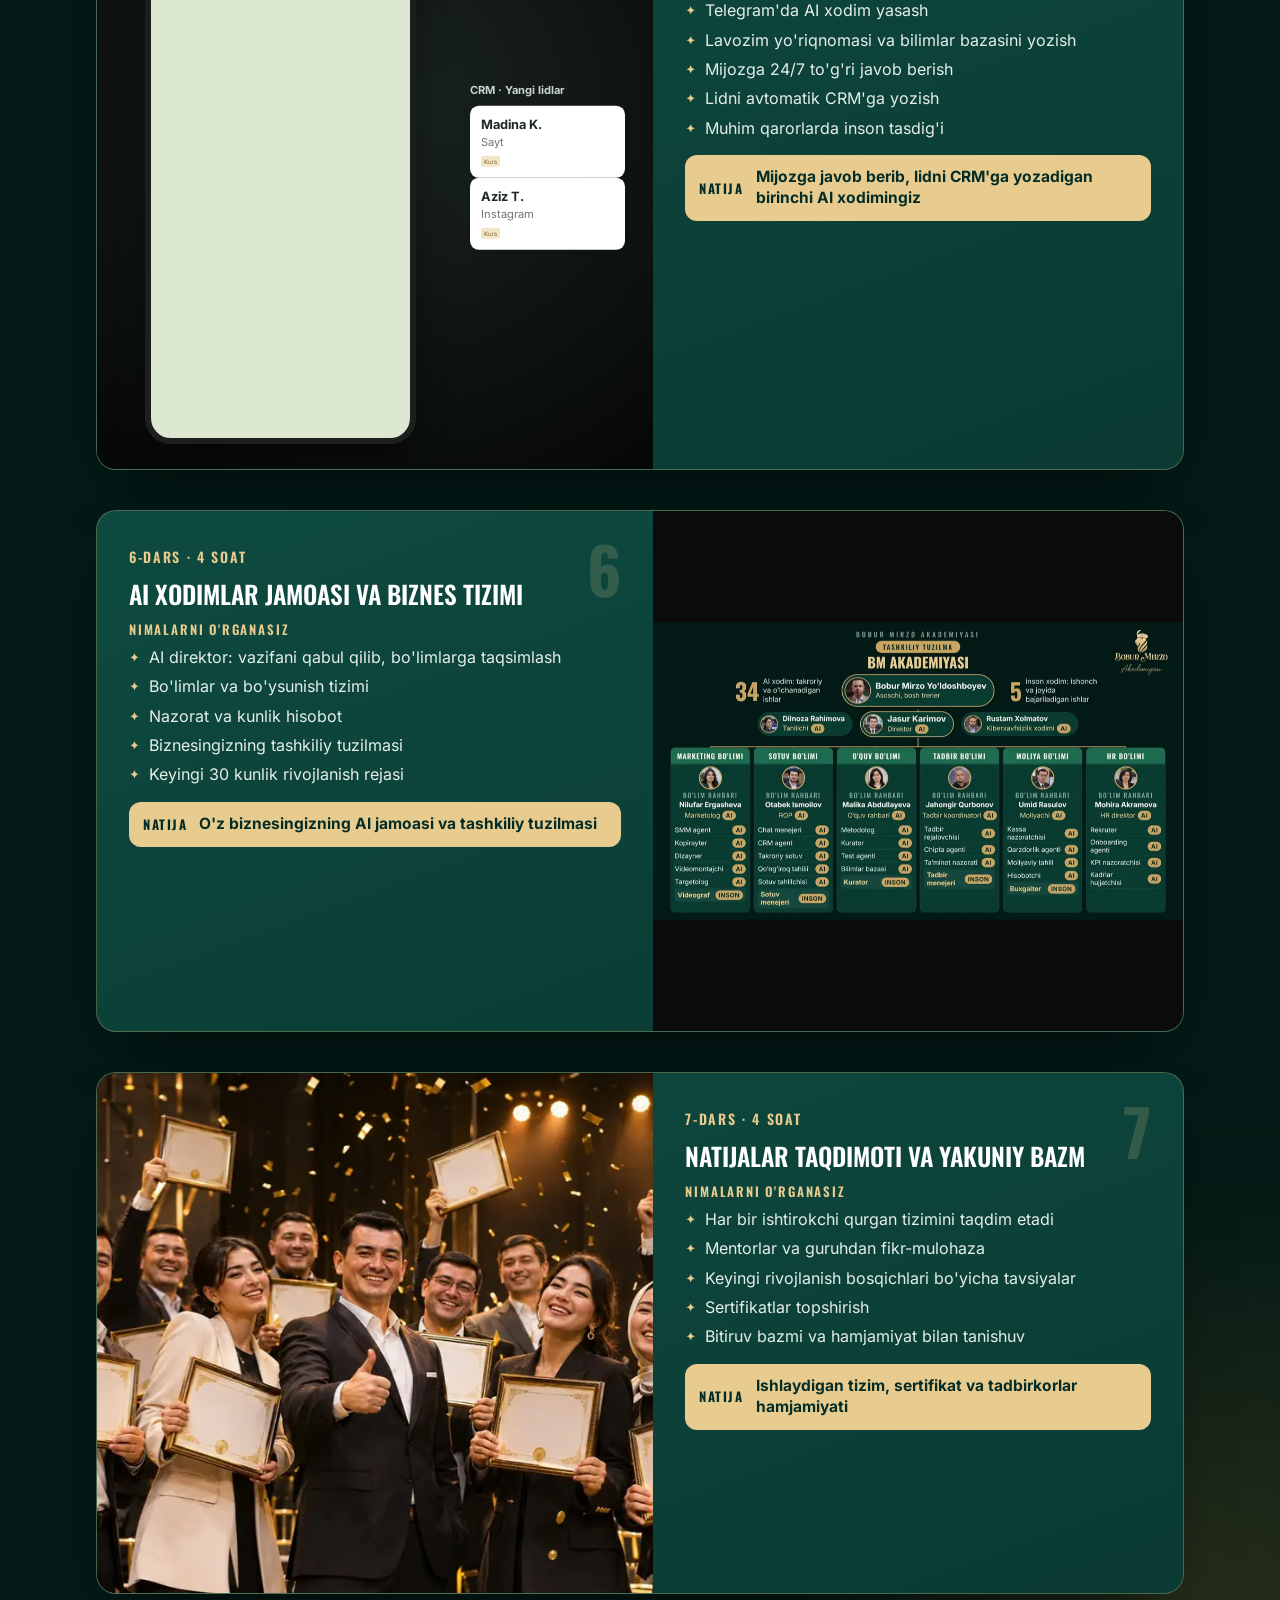
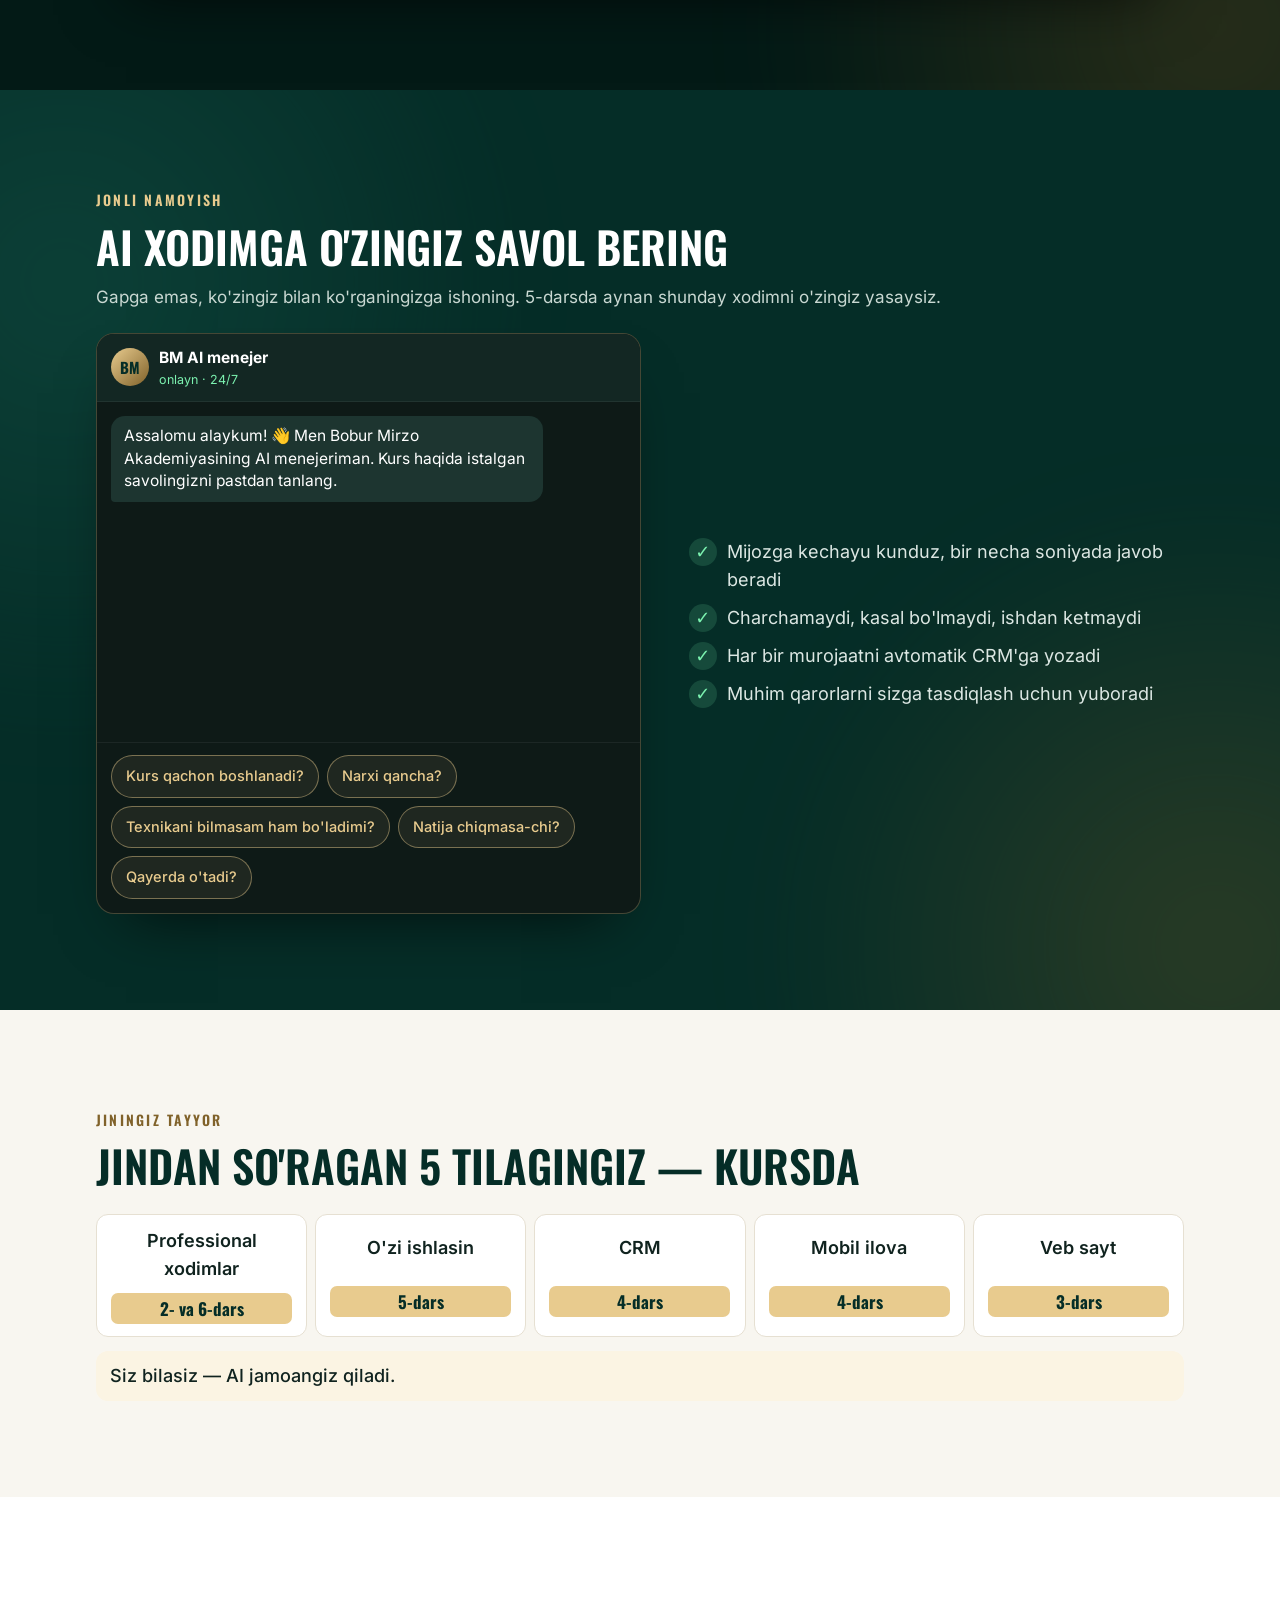
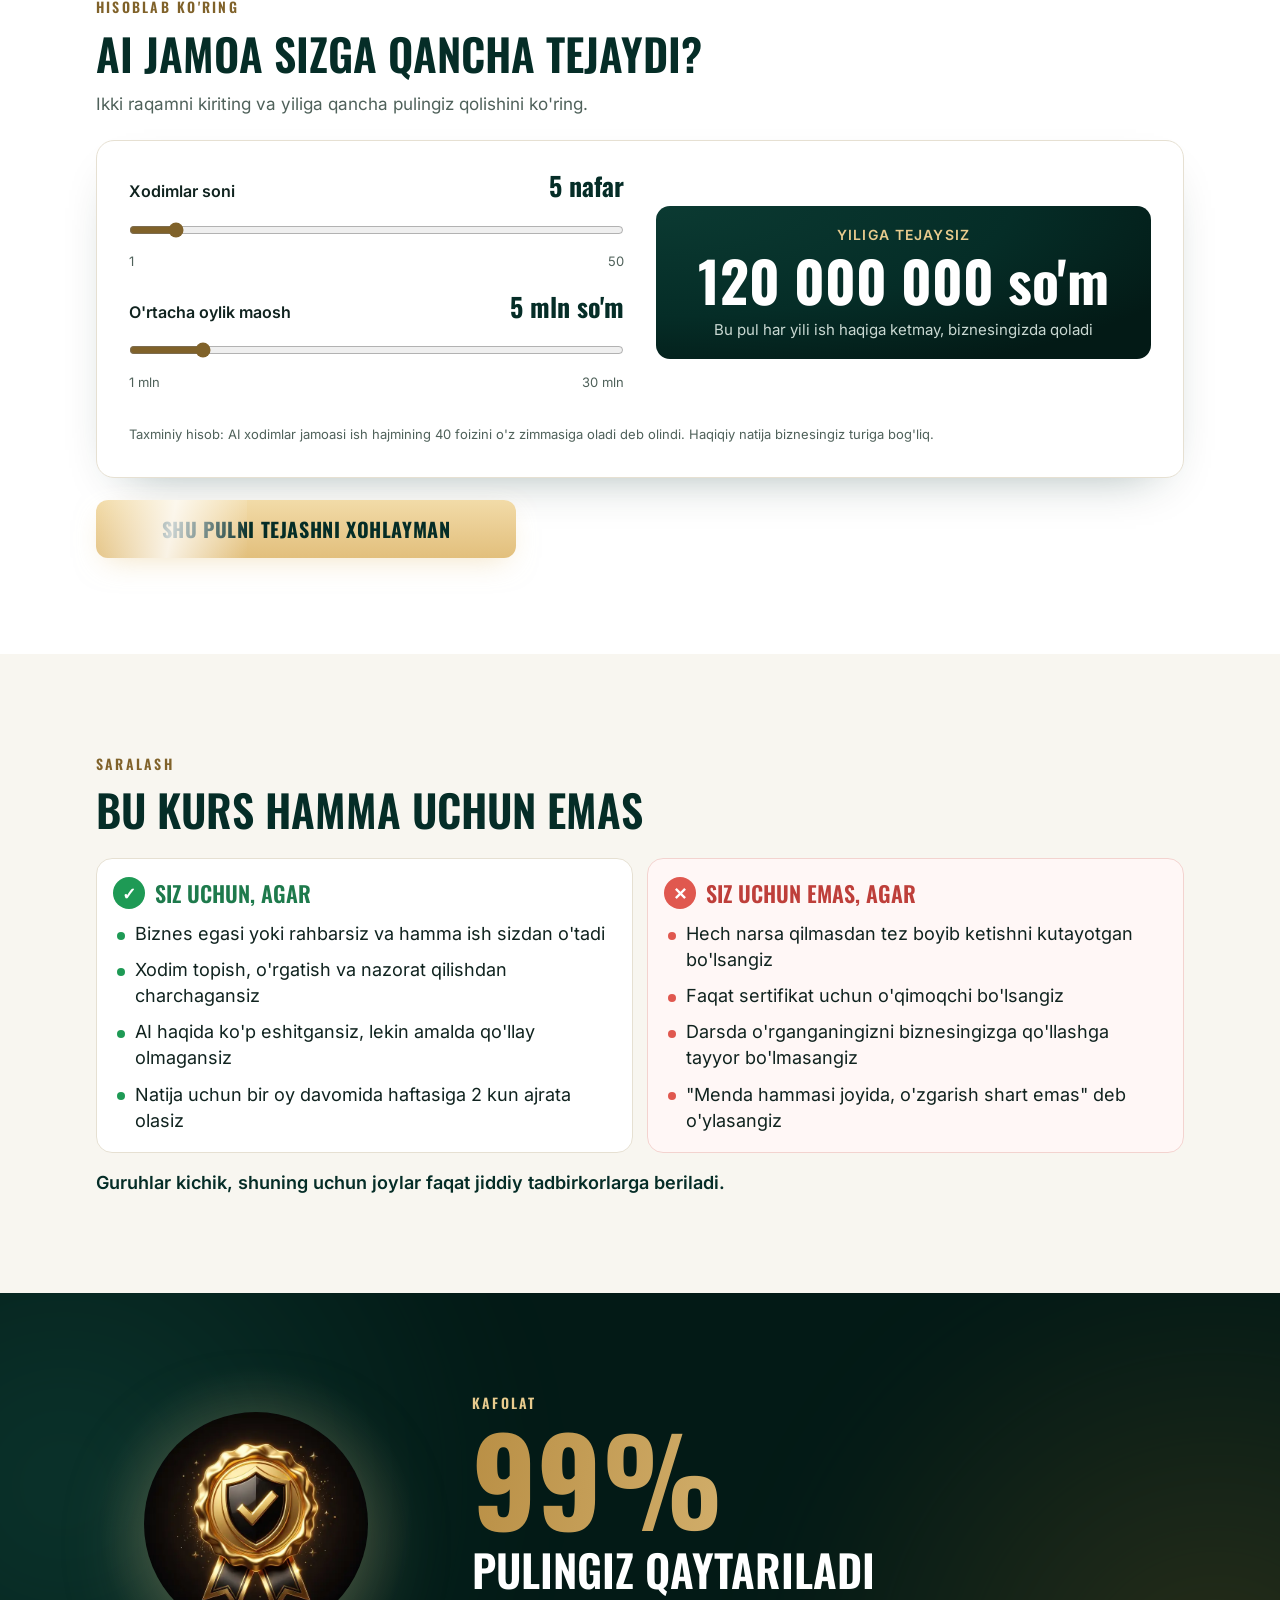
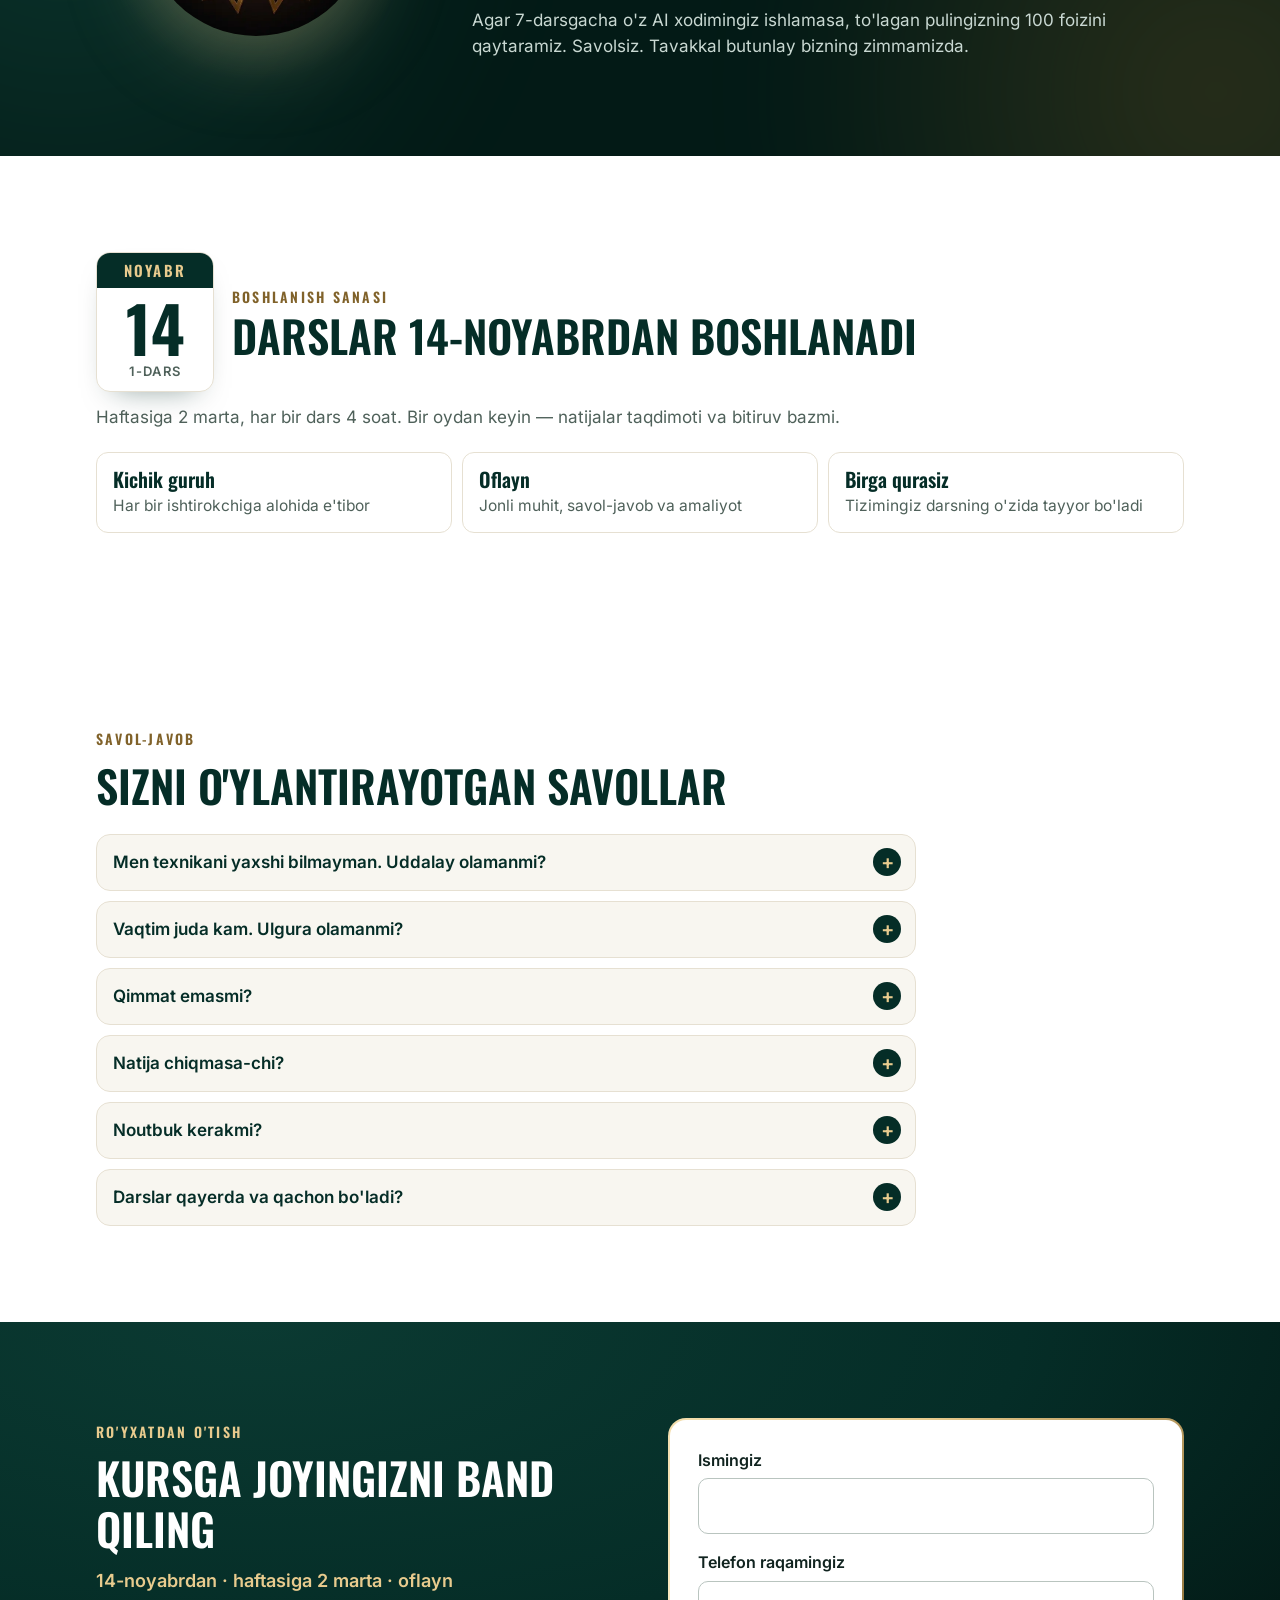
==== commit 4a14808f: "Hero: spiker qirqib olinib, eski jamoa rasmining markaziga qo'yildi Medal olib tashlangan, ranglar j" ====
--- a/sayt/index.html
+++ b/sayt/index.html
@@ -53,8 +53,8 @@
 /* ---------- birinchi ekran ---------- */
 .hero{position:relative;background:radial-gradient(120% 80% at 70% 10%,#0B3A32 0,#052D27 40%,#031A16 100%);padding-bottom:34px;margin-top:-70px;padding-top:70px;overflow:hidden}
 .dust{position:absolute;inset:0;width:100%;height:100%;z-index:1;pointer-events:none}
-.ph{margin:0 -16px;position:relative;overflow:hidden;aspect-ratio:.86}
-.ph img{width:100%;height:100%;object-fit:cover;object-position:50% 34%;animation:kb 20s ease-in-out infinite alternate;
+.ph{margin:0 -16px;position:relative;overflow:hidden;aspect-ratio:1.07}
+.ph img{width:100%;height:100%;object-fit:cover;object-position:46% 20%;animation:kb 20s ease-in-out infinite alternate;
   -webkit-mask-image:linear-gradient(transparent 0,#000 18%,#000 60%,transparent 98%);mask-image:linear-gradient(transparent 0,#000 18%,#000 60%,transparent 98%)}
 @keyframes kb{from{transform:scale(1.02)}to{transform:scale(1.12) translate(-1.5%,-1%)}}
 .sweep{position:absolute;inset:0;pointer-events:none;background:linear-gradient(105deg,transparent 35%,rgba(255,236,190,.22) 50%,transparent 65%);transform:translateX(-120%);animation:sweep 6.5s ease-in-out 1.2s infinite}
@@ -500,7 +500,7 @@
 <section class="hero" id="hero">
   <canvas class="dust" id="dust" aria-hidden="true"></canvas>
   <div class="wrap">
-    <figure class="ph"><img src="assets/web/cover.webp" alt="Bobur Mirzo Yo'ldoshboyev va jamoasi" width="768" height="1376" fetchpriority="high"><i class="sweep"></i></figure>
+    <figure class="ph"><img src="assets/web/cover.webp" alt="Bobur Mirzo Yo'ldoshboyev va jamoasi" width="1100" height="1028" fetchpriority="high"><i class="sweep"></i></figure>
     <div class="tx">
       <span class="kicker fade" style="--d:.1s">«30 kunda AI jamoa» kursi</span>
       <h1 class="h1res"><span class="ln"><span style="--d:.25s">30 kunda</span></span><span class="ln"><span style="--d:.35s">biznesingiz</span></span><span class="ln"><span class="gold" style="--d:.45s">sizsiz ham</span></span><span class="ln"><span class="gold" style="--d:.55s">ishlaydi</span></span></h1>
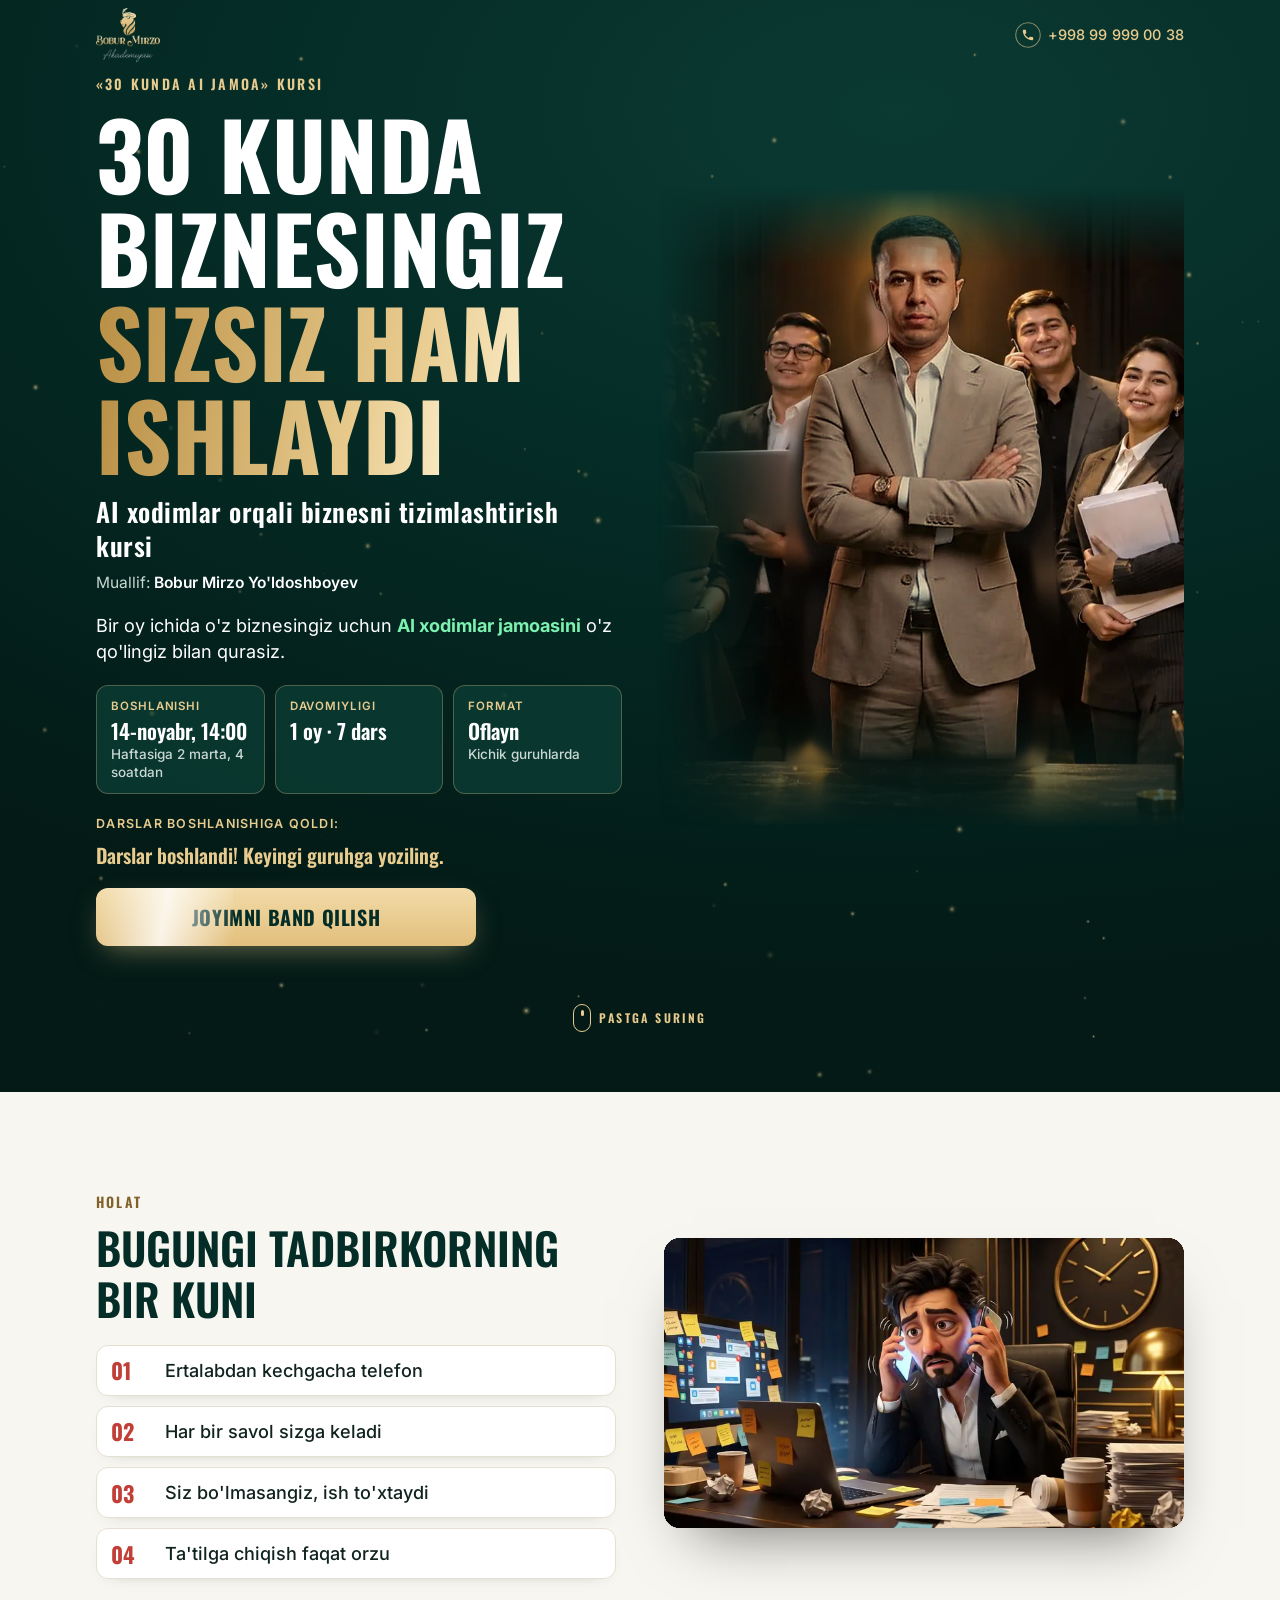
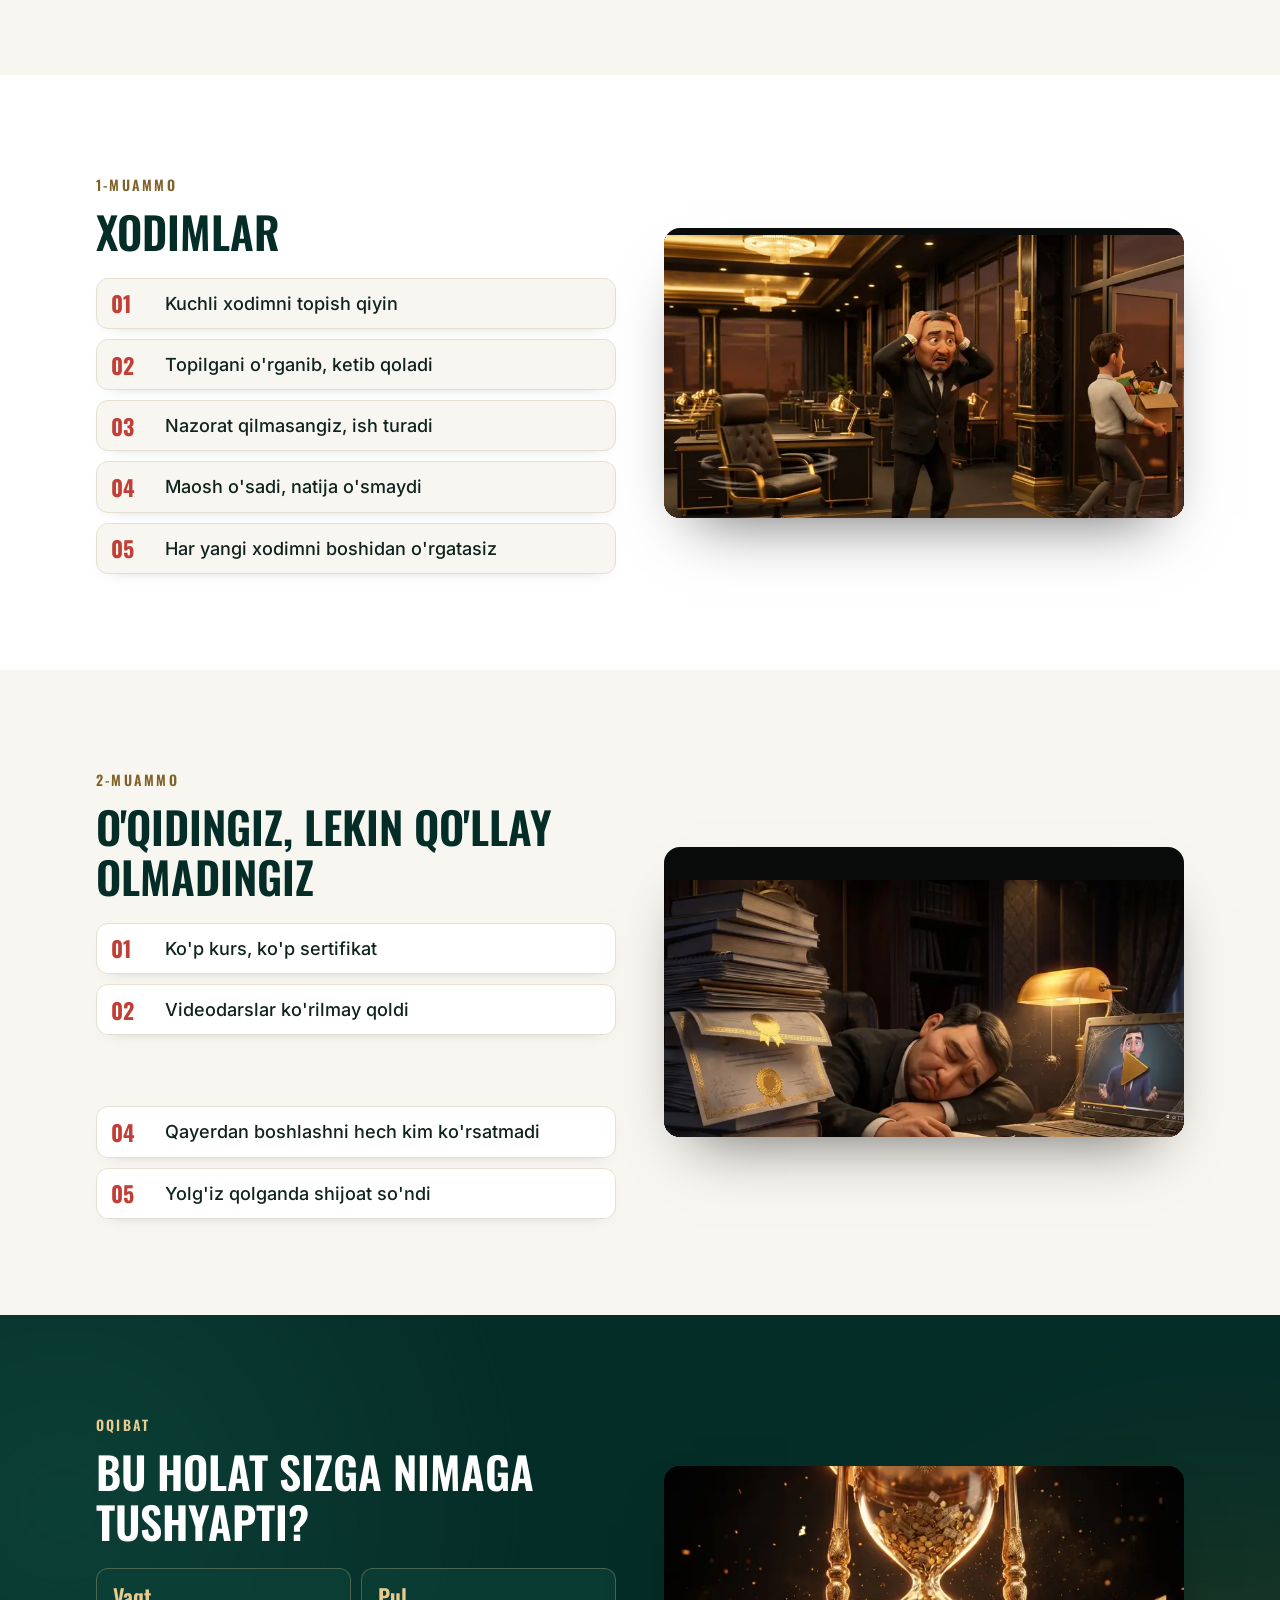
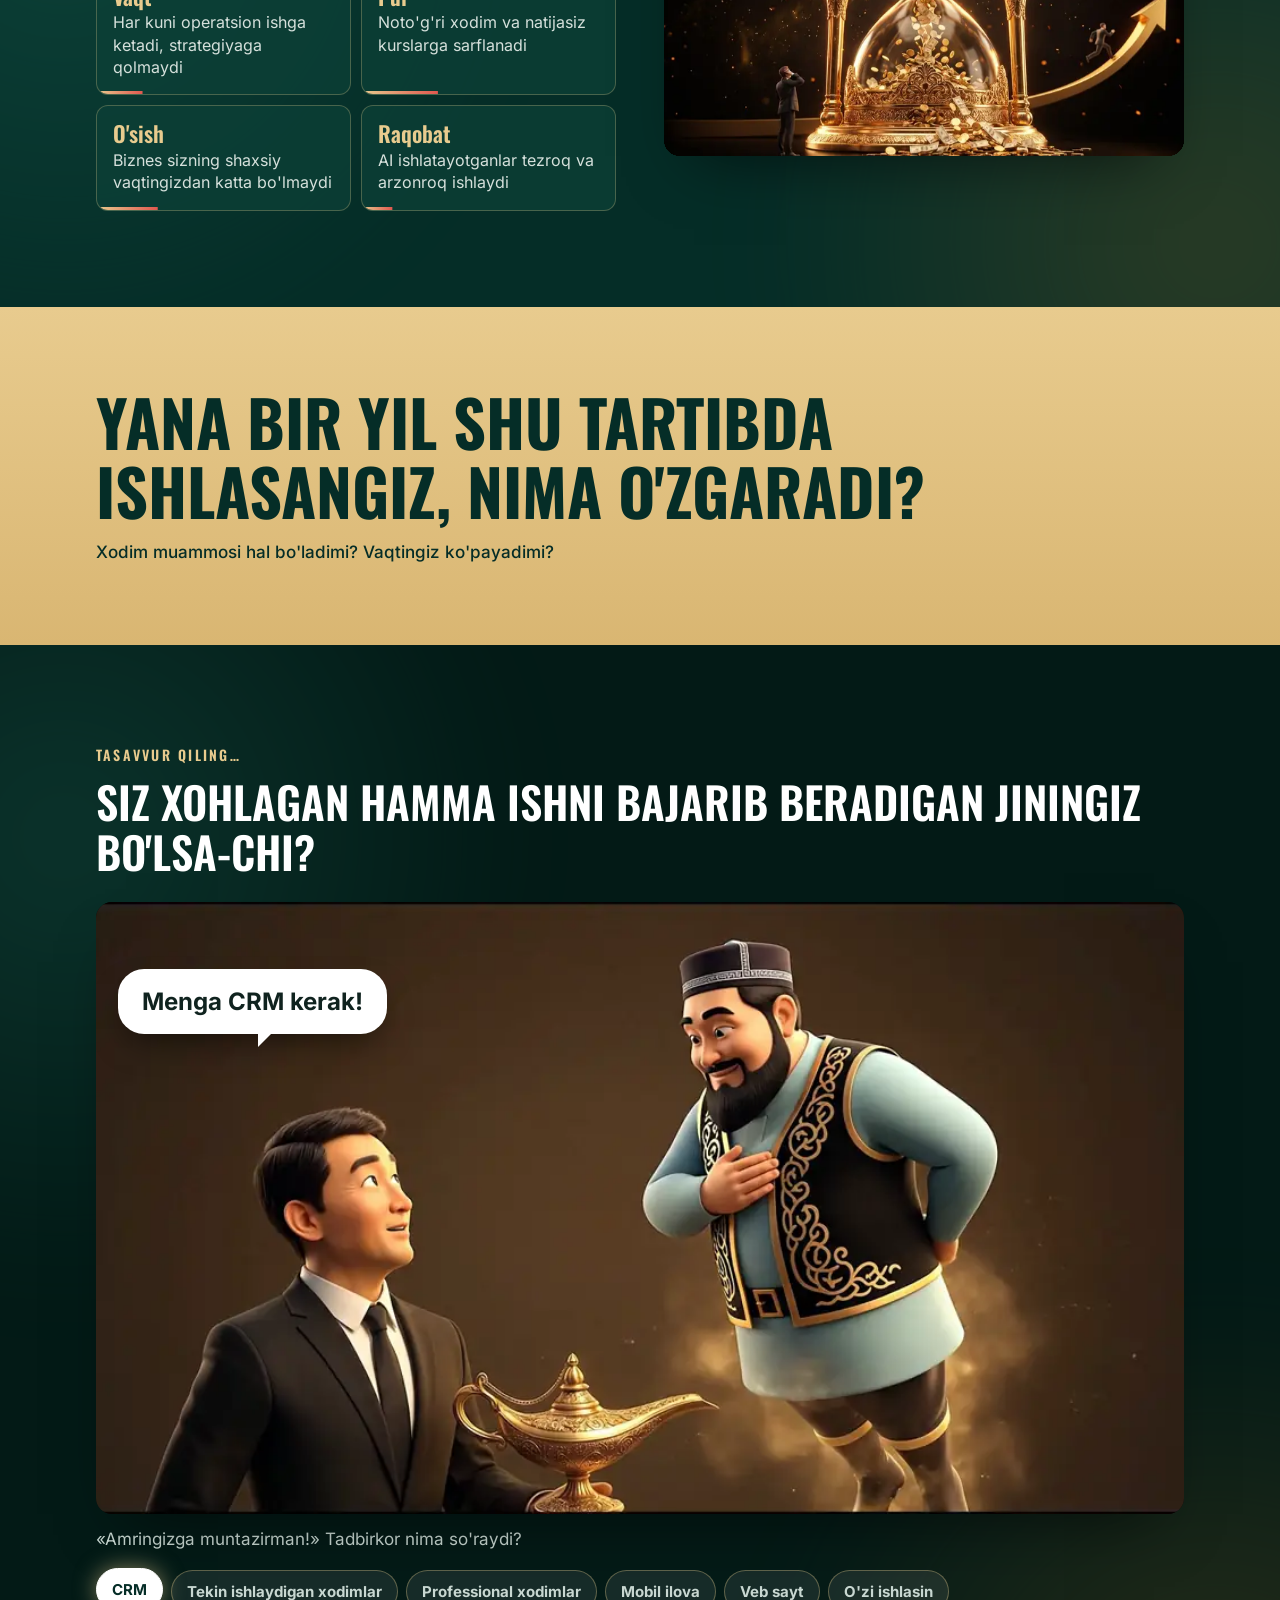
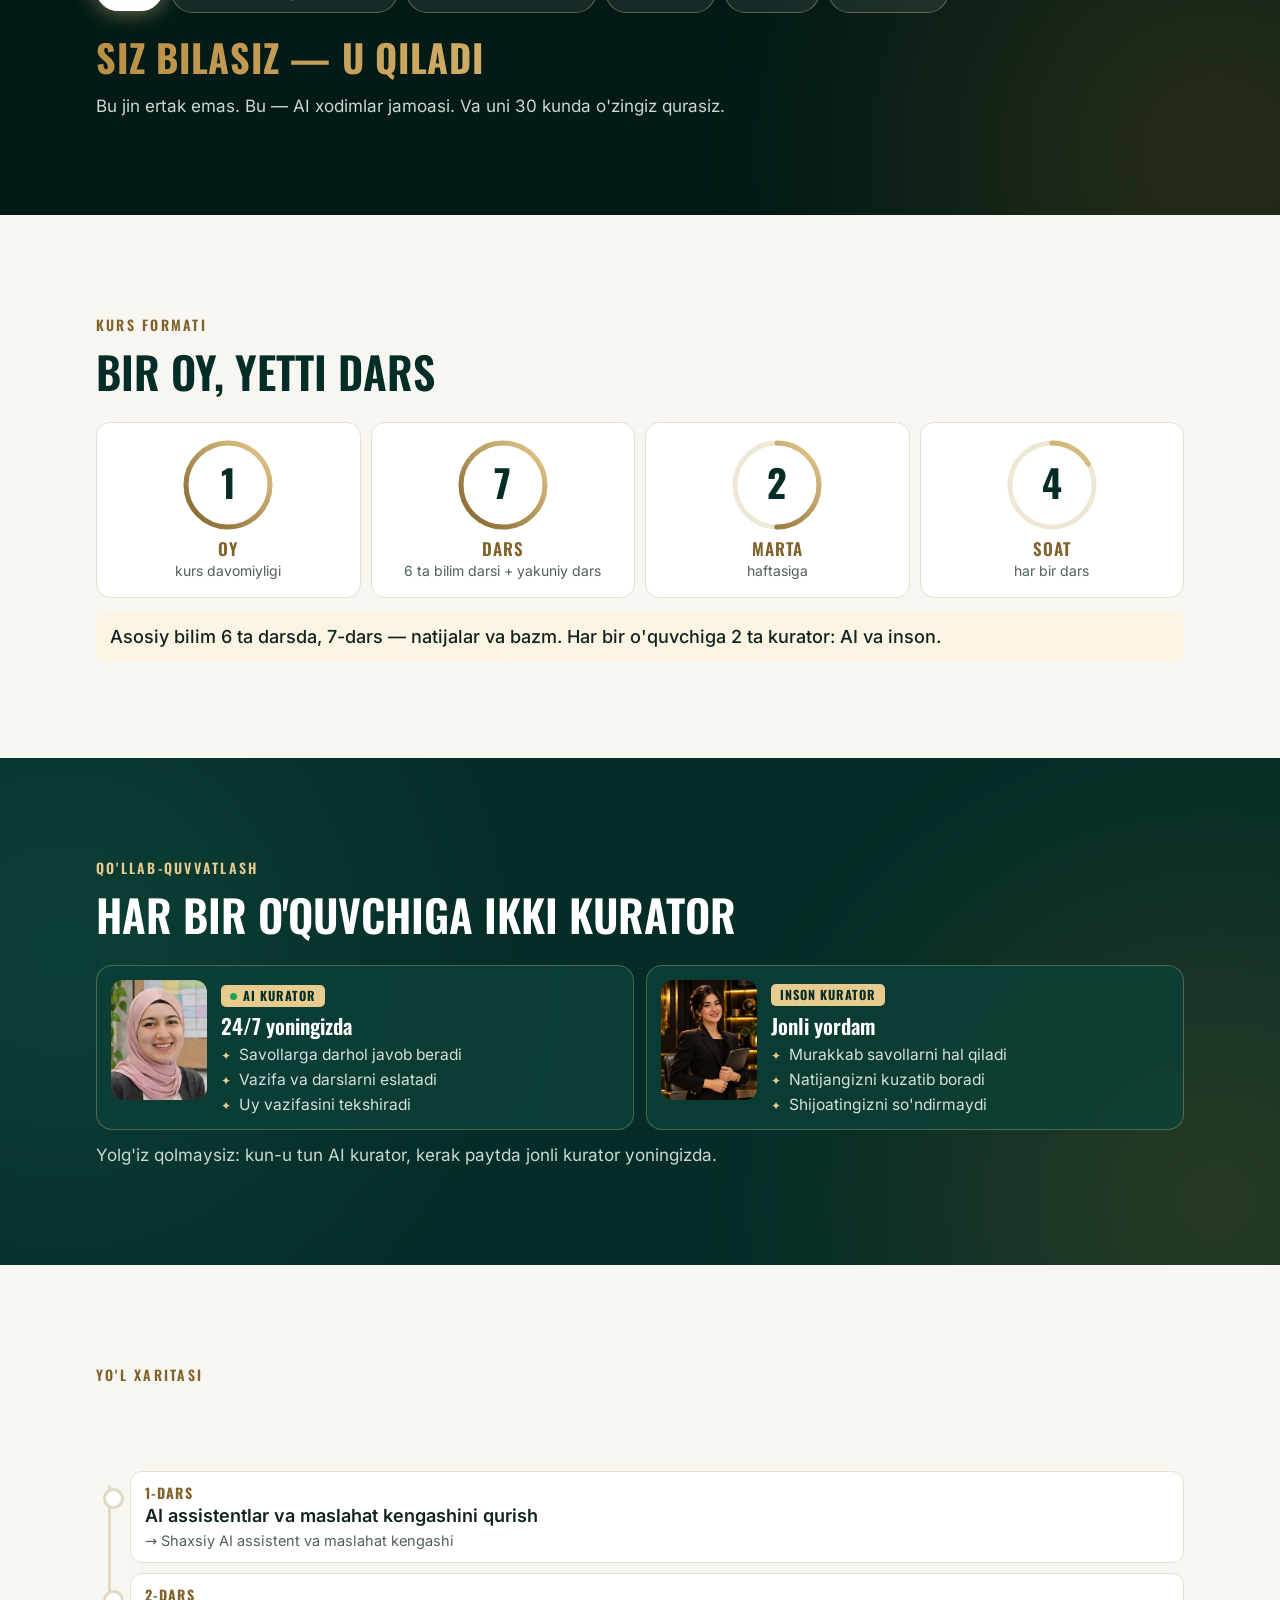
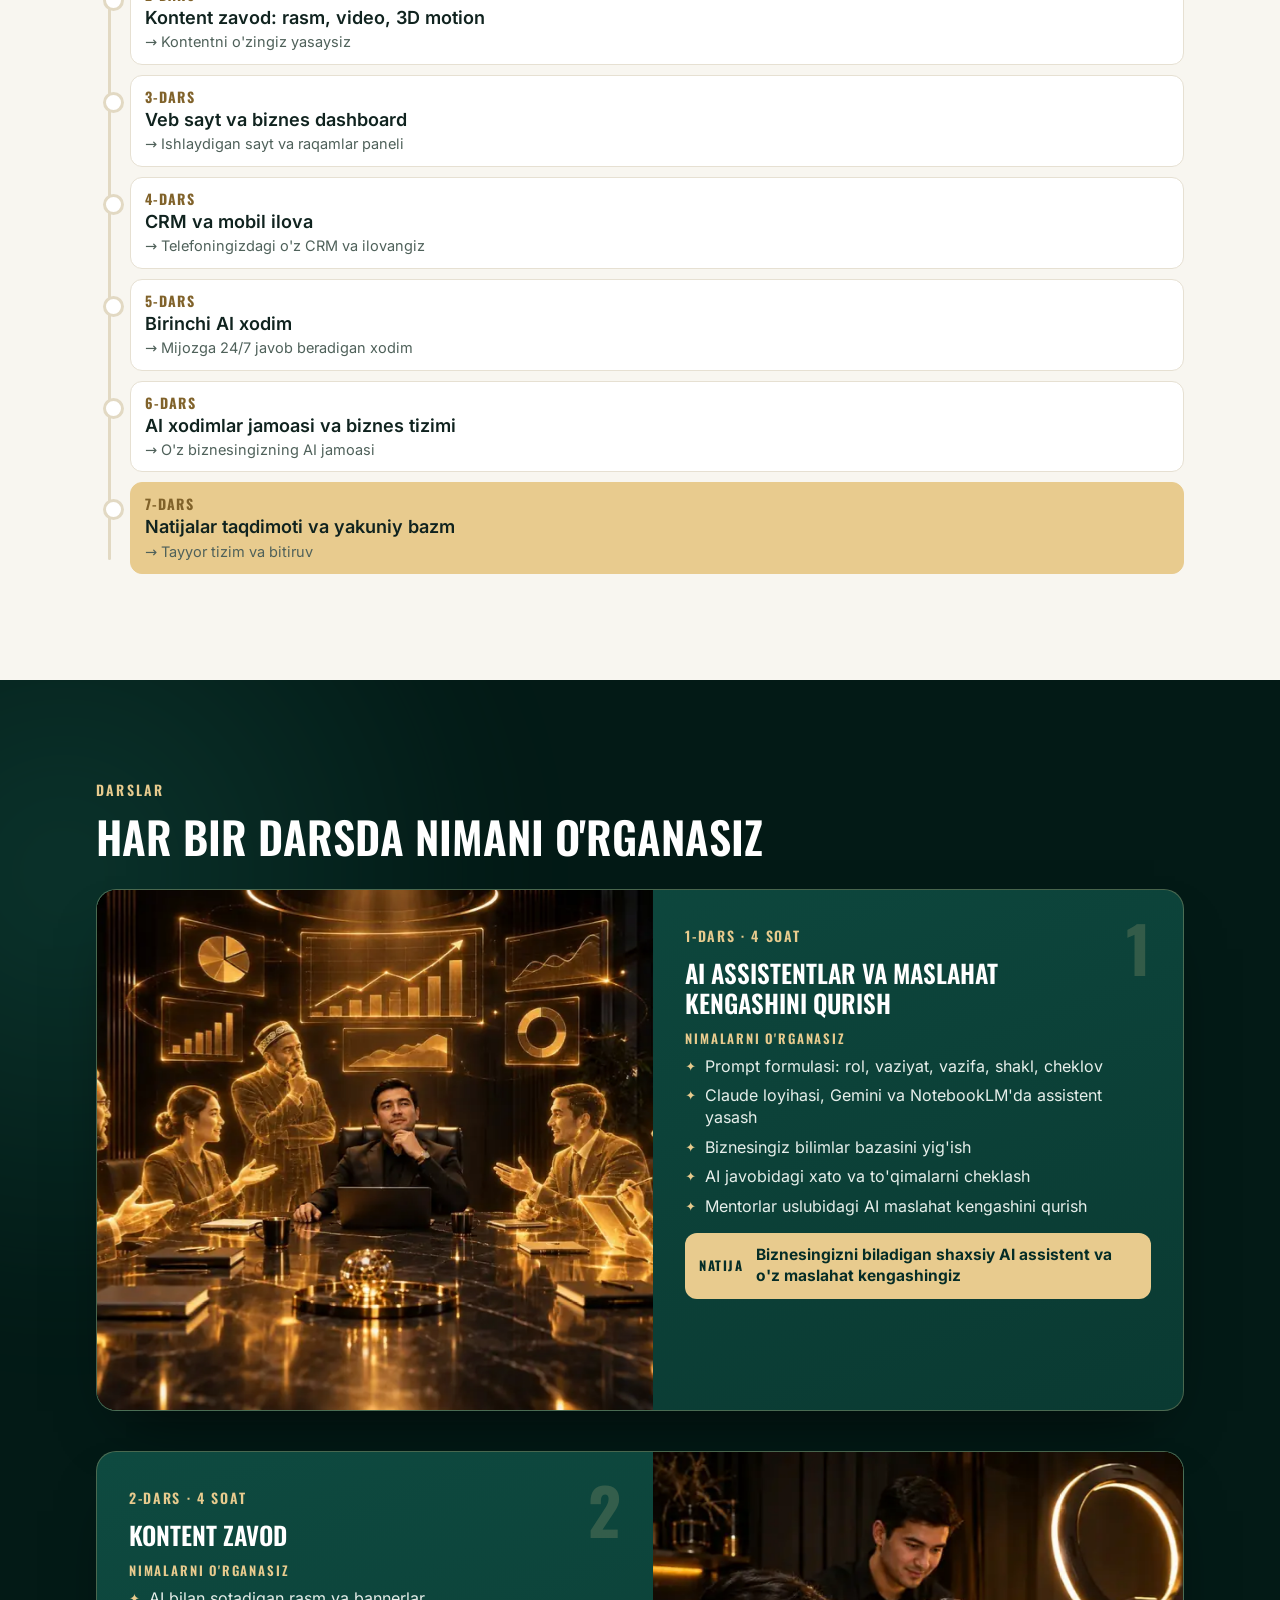
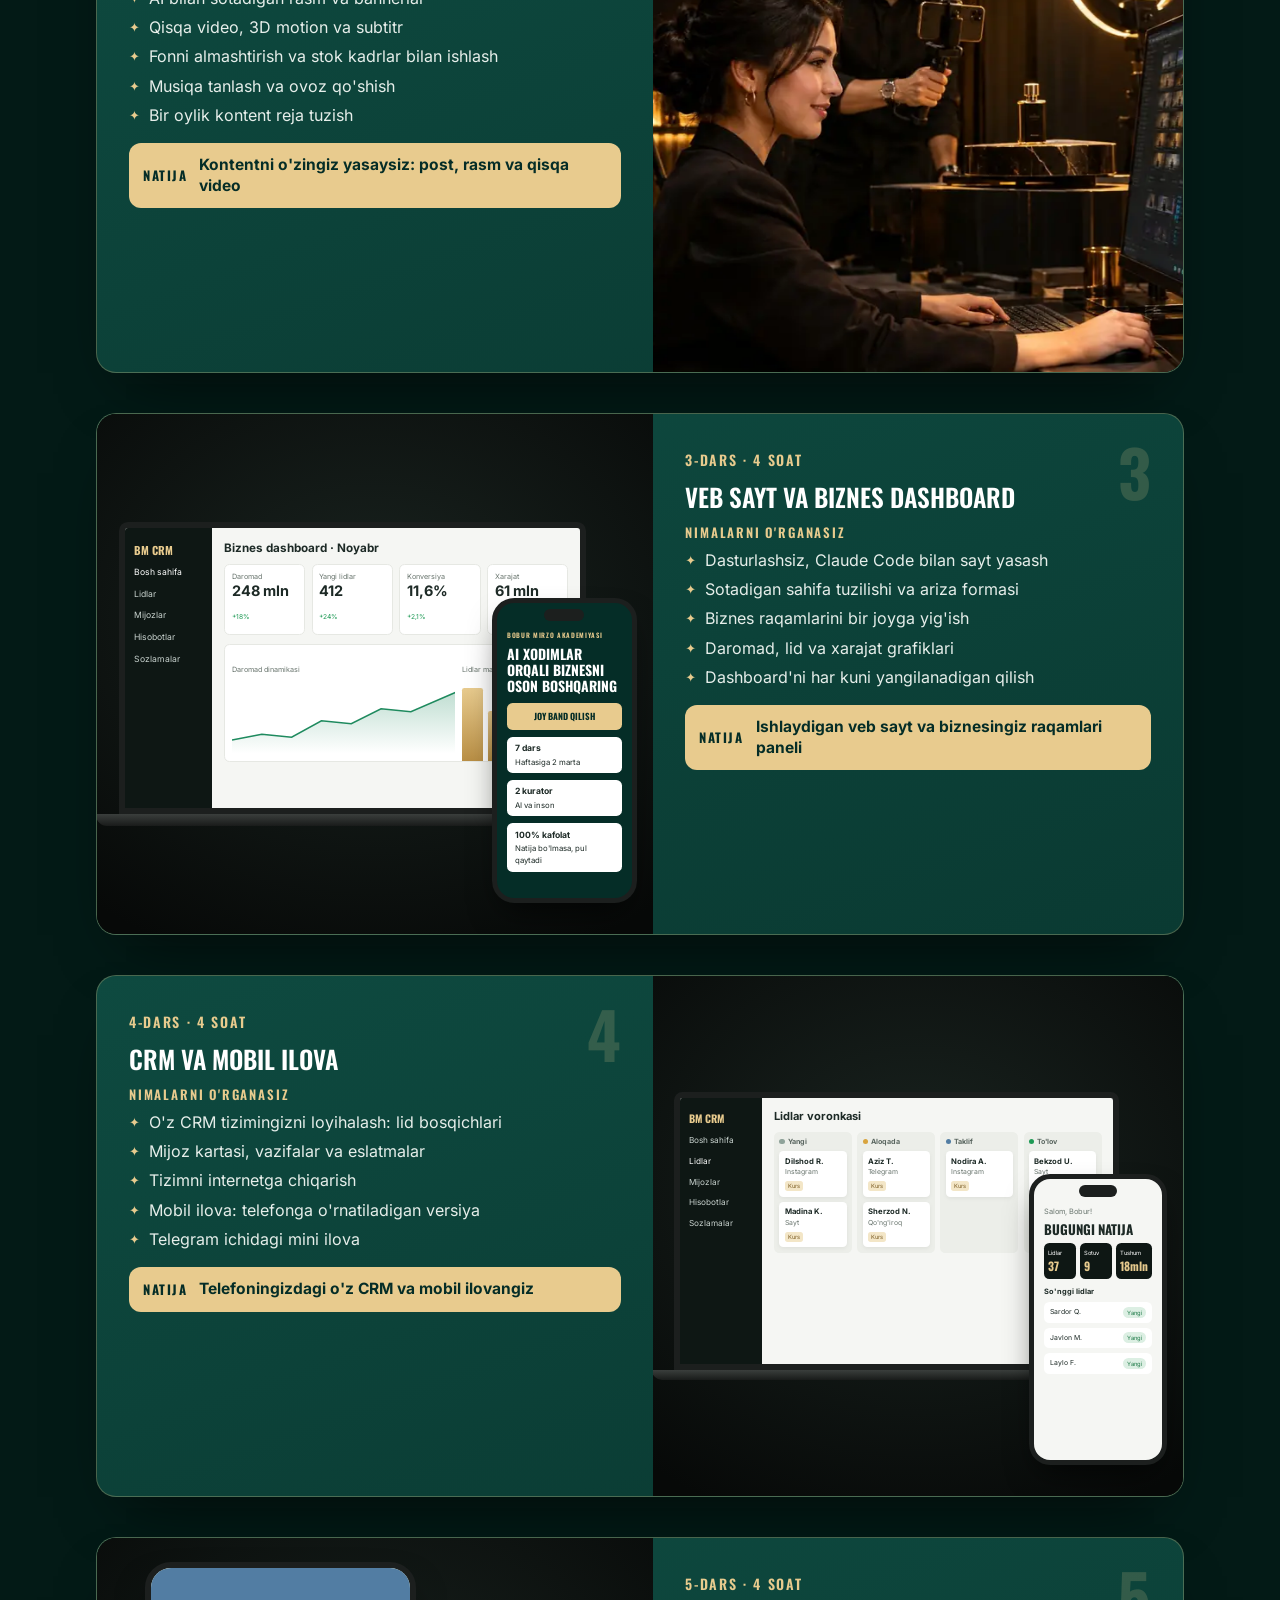
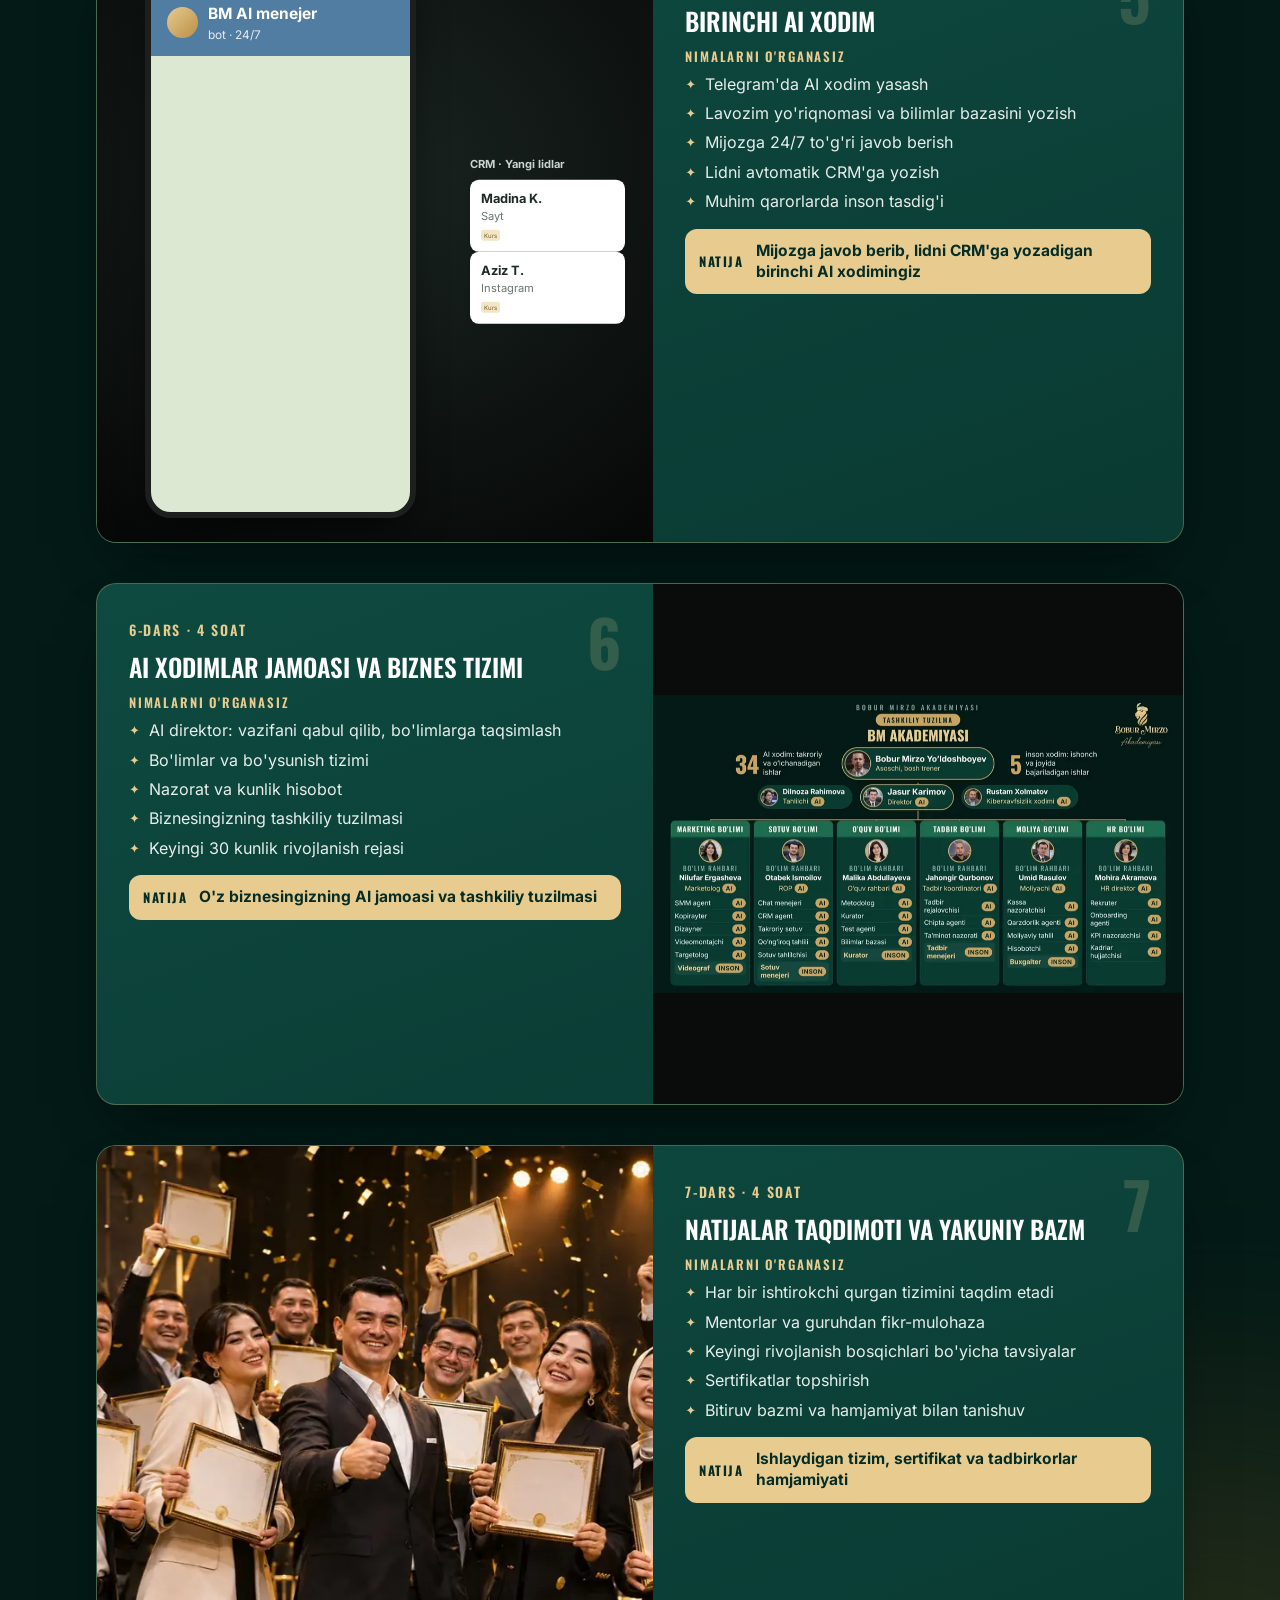
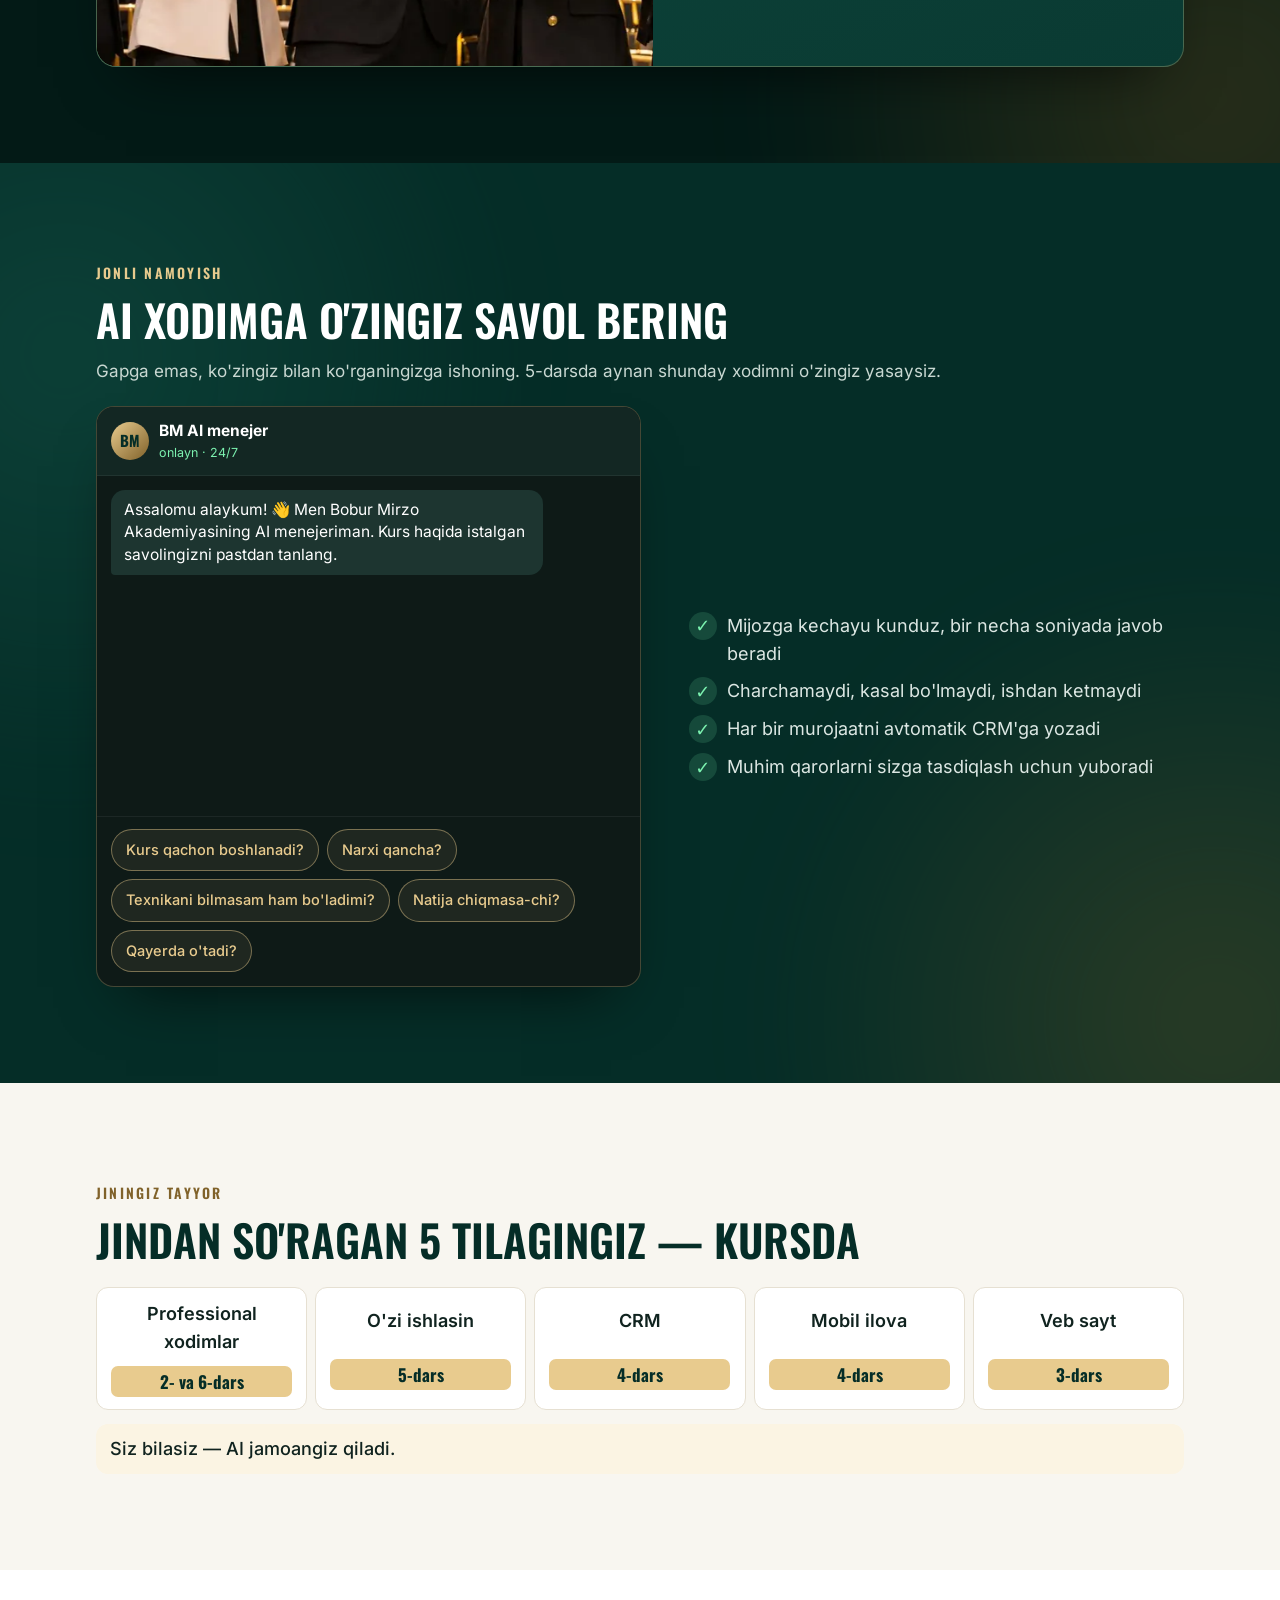
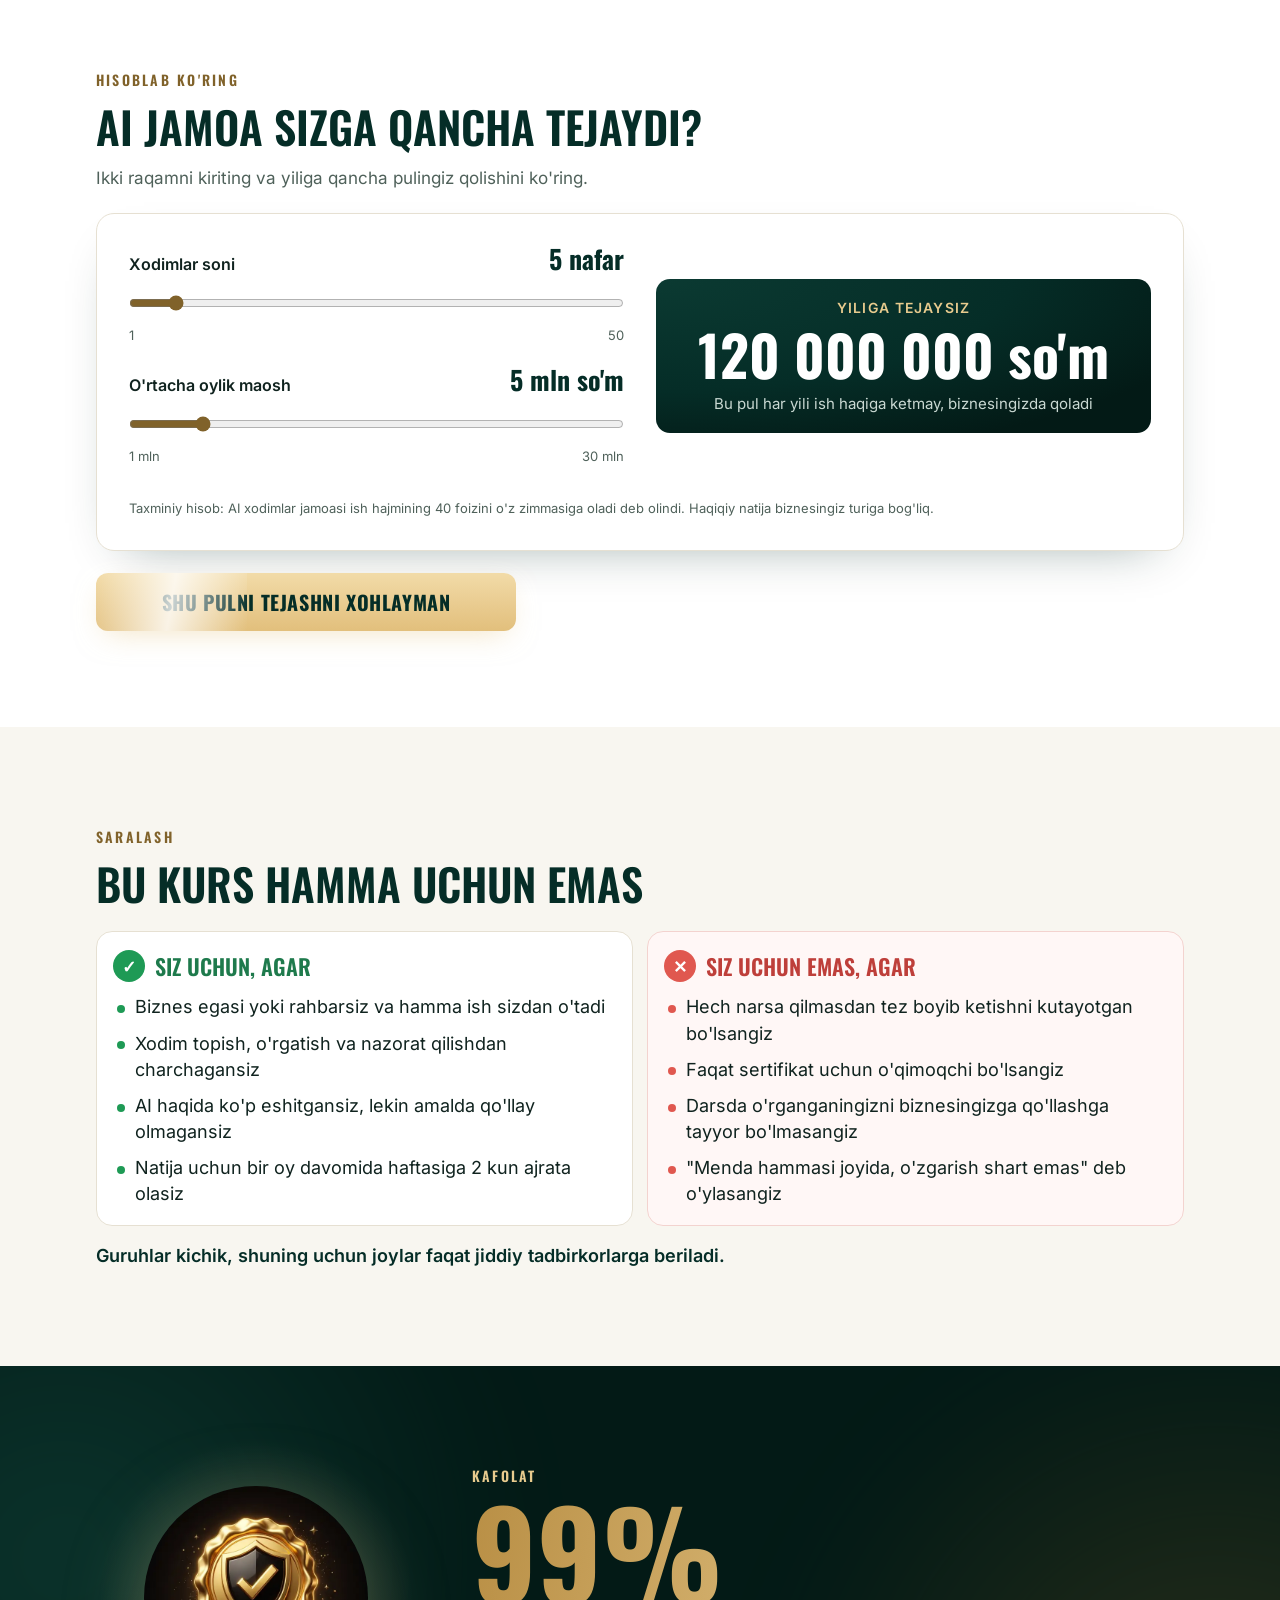
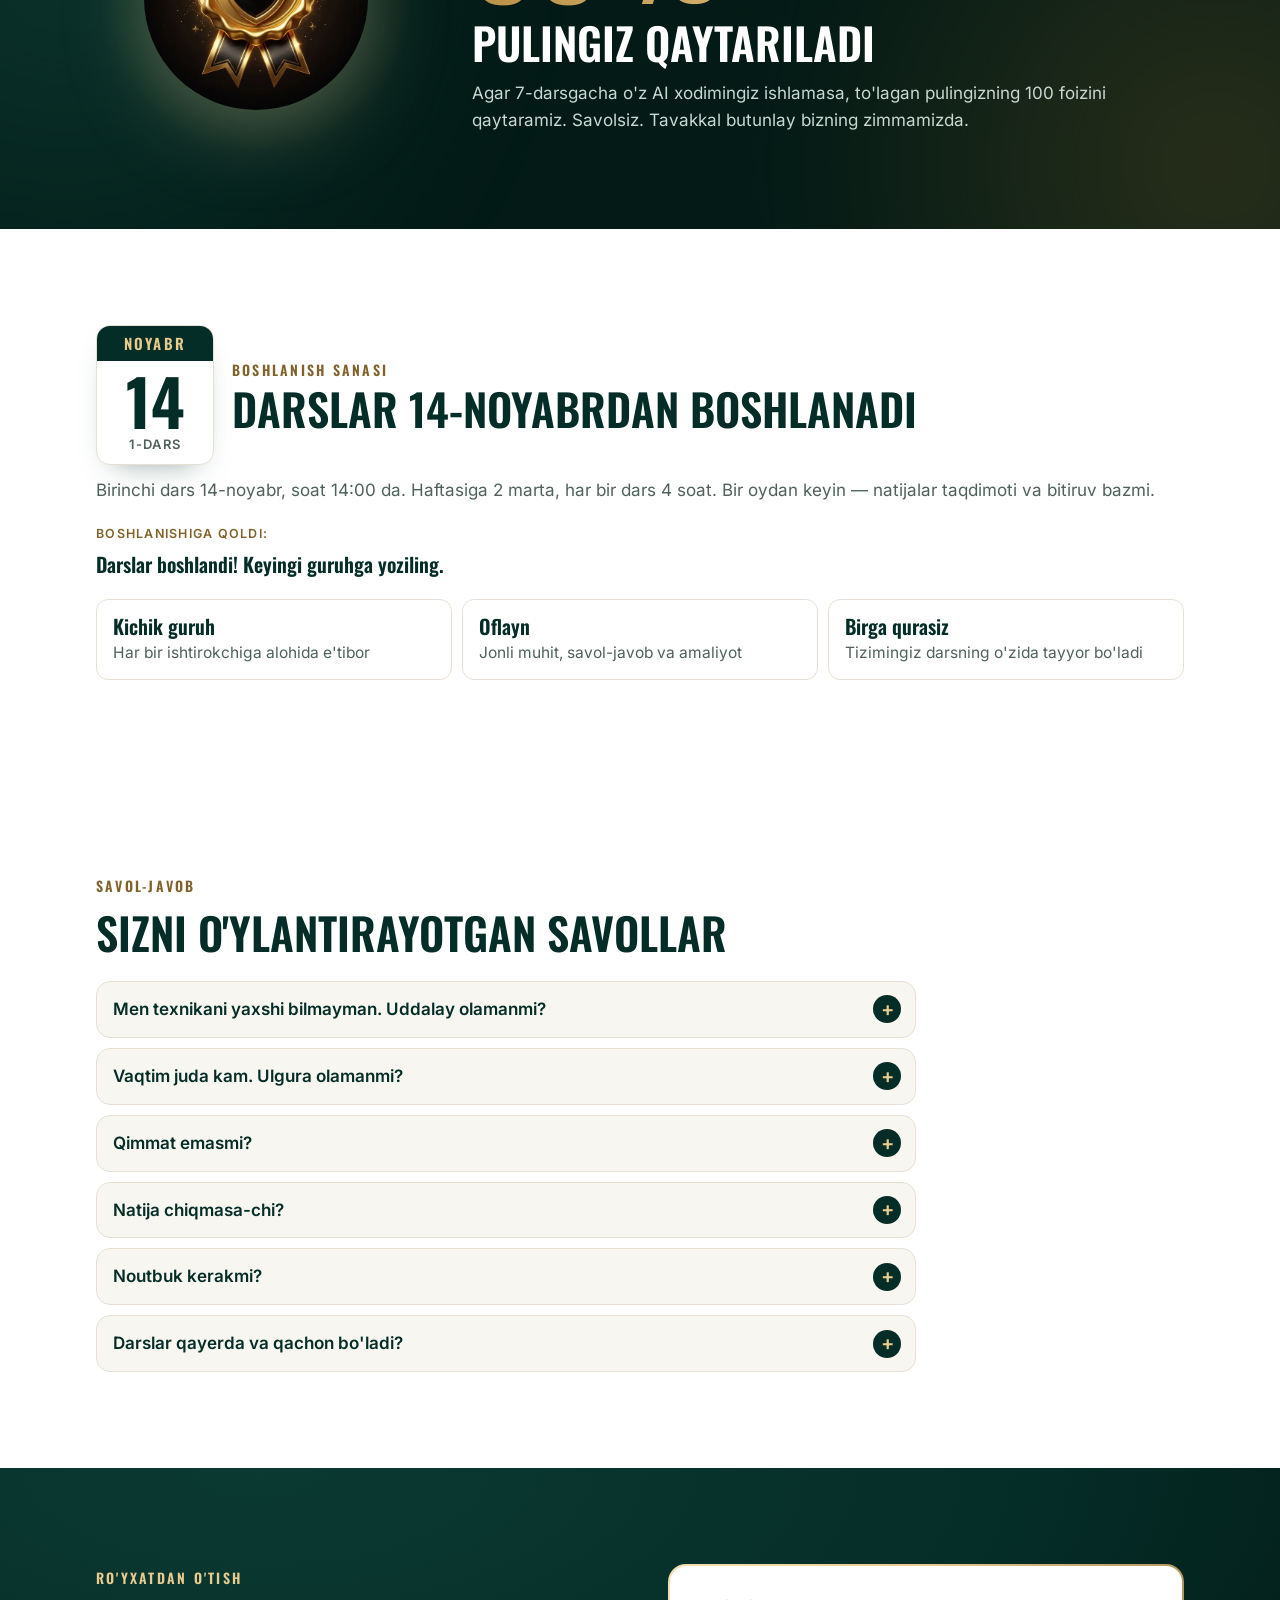
==== commit 620fa28c: "Teskari sanoq qo'shildi: 14-noyabr, 14:00 (Toshkent vaqti) Hero, sana bloki, ariza formasi va pastki" ====
--- a/sayt/index.html
+++ b/sayt/index.html
@@ -354,6 +354,21 @@
 }
 
 /* ---------- yangi bloklar ---------- */
+/* teskari sanoq */
+.cd-wrap{margin-top:20px}
+.cd-t{display:block;font-size:12.5px;font-weight:600;letter-spacing:.1em;text-transform:uppercase;color:var(--gold-l);margin-bottom:8px}
+.cd{display:flex;align-items:flex-start;gap:6px}
+.cd>div{flex:1;min-width:0;text-align:center;border-radius:12px;padding:10px 4px 8px;background:rgba(12,64,55,.75);border:1px solid rgba(232,203,142,.35);backdrop-filter:blur(6px)}
+.cd b{display:block;font:700 clamp(30px,9vw,44px)/1 var(--head);font-variant-numeric:tabular-nums;background:linear-gradient(180deg,#FFF4D6,#E8CB8E 55%,#B98F45);-webkit-background-clip:text;background-clip:text;color:transparent}
+.cd span{display:block;margin-top:5px;font-size:11.5px;font-weight:600;letter-spacing:.06em;text-transform:uppercase;color:#C9D8D2}
+.cd i{font:700 26px/1 var(--head);color:var(--gold);font-style:normal;padding-top:12px;animation:blink 1s steps(1) infinite}
+.cd.lt>div{background:var(--em);border-color:var(--em)}
+.cd-done{font:600 20px/1.3 var(--head);color:var(--gold-l)}
+.light .cd-t,.white .cd-t{color:var(--gold-d)}
+.white .cd-done,.light .cd-done{color:var(--em)}
+.sbar .tm{font:700 18px/1.1 var(--head);color:var(--em);white-space:nowrap;font-variant-numeric:tabular-nums}
+@media (min-width:860px){.hero .cd-wrap{max-width:460px}}
+
 [hidden]{display:none!important}
 h1.h1res{font-size:clamp(44px,13vw,92px)}
 .hero .sub b{color:var(--gold-l);font-weight:600}
@@ -508,10 +523,17 @@
       <p class="author fade" style="--d:.95s">Muallif: <b>Bobur Mirzo Yo'ldoshboyev</b></p>
       <p class="lead fade" style="--d:1.1s">Bir oy ichida o'z biznesingiz uchun <em>AI xodimlar jamoasini</em> o'z qo'lingiz bilan qurasiz.</p>
       <dl class="facts fade" style="--d:1.25s">
-        <div class="fc"><dt>BOSHLANISHI</dt><dd>14-noyabr</dd><small>Haftasiga 2 marta, 4 soatdan</small></div>
+        <div class="fc"><dt>BOSHLANISHI</dt><dd>14-noyabr, 14:00</dd><small>Haftasiga 2 marta, 4 soatdan</small></div>
         <div class="fc"><dt>DAVOMIYLIGI</dt><dd>1 oy · 7 dars</dd></div>
         <div class="fc"><dt>FORMAT</dt><dd>Oflayn</dd><small>Kichik guruhlarda</small></div>
       </dl>
+      <div class="cd-wrap fade" style="--d:1.35s"><span class="cd-t">Darslar boshlanishiga qoldi:</span>
+      <div class="cd" data-cd role="timer" aria-label="Darslar boshlanishigacha qolgan vaqt">
+        <div><b data-u="d">00</b><span>kun</span></div><i>:</i>
+        <div><b data-u="h">00</b><span>soat</span></div><i>:</i>
+        <div><b data-u="m">00</b><span>daqiqa</span></div><i>:</i>
+        <div><b data-u="s">00</b><span>soniya</span></div>
+      </div></div>
       <a class="btn fade" style="--d:1.4s" href="#yozilish">Joyimni band qilish</a>
     </div>
     <div class="cue fade" style="--d:1.8s"><i></i>PASTGA SURING</div>
@@ -777,7 +799,14 @@
         <h2 class="rv" style="--d:.08s">Darslar 14-noyabrdan boshlanadi</h2>
       </div>
     </div>
-    <p class="intro rv">Haftasiga 2 marta, har bir dars 4 soat. Bir oydan keyin — natijalar taqdimoti va bitiruv bazmi.</p>
+    <p class="intro rv">Birinchi dars 14-noyabr, soat 14:00 da. Haftasiga 2 marta, har bir dars 4 soat. Bir oydan keyin — natijalar taqdimoti va bitiruv bazmi.</p>
+    <div class="cd-wrap rv"><span class="cd-t">Boshlanishiga qoldi:</span>
+      <div class="cd lt" data-cd role="timer" aria-label="Darslar boshlanishigacha qolgan vaqt">
+        <div><b data-u="d">00</b><span>kun</span></div><i>:</i>
+        <div><b data-u="h">00</b><span>soat</span></div><i>:</i>
+        <div><b data-u="m">00</b><span>daqiqa</span></div><i>:</i>
+        <div><b data-u="s">00</b><span>soniya</span></div>
+      </div></div>
     <ul class="three">
       <li class="rv" style="--d:.05s"><b>Kichik guruh</b><span>Har bir ishtirokchiga alohida e'tibor</span></li>
       <li class="rv" style="--d:.15s"><b>Oflayn</b><span>Jonli muhit, savol-javob va amaliyot</span></li>
@@ -797,7 +826,7 @@
       <details class="rv"><summary>Qimmat emasmi?</summary><p>Bitta xodimning bir oylik maoshi bilan solishtiring. Kursda quradigan AI jamoangiz esa yillar davomida maoshsiz ishlaydi. Yuqoridagi kalkulyatorda o'zingiz hisoblab ko'ring. Narx va to'lov tartibini menejer aytadi.</p></details>
       <details class="rv"><summary>Natija chiqmasa-chi?</summary><p>Agar 7-darsgacha o'z AI xodimingiz ishlamasa, to'lagan pulingizning 100 foizini qaytaramiz. Savolsiz. Tavakkal butunlay bizning zimmamizda.</p></details>
       <details class="rv"><summary>Noutbuk kerakmi?</summary><p>Tizimingizni darsning o'zida qurasiz, shuning uchun noutbuk bilan kelish tavsiya etiladi. Aniq talablarni menejer aytadi.</p></details>
-      <details class="rv"><summary>Darslar qayerda va qachon bo'ladi?</summary><p>Darslar 14-noyabrdan boshlanadi, haftasiga 2 marta, oflayn, kichik guruhlarda. Manzil va dars vaqtini ariza qoldirganingizdan keyin menejer aytadi.</p></details>
+      <details class="rv"><summary>Darslar qayerda va qachon bo'ladi?</summary><p>Birinchi dars 14-noyabr, soat 14:00 da. Darslar haftasiga 2 marta, oflayn, kichik guruhlarda. Manzil va dars vaqtini ariza qoldirganingizdan keyin menejer aytadi.</p></details>
     </div>
   </div>
 </section>
@@ -807,7 +836,14 @@
     <div>
       <span class="kicker rv">Ro'yxatdan o'tish</span>
       <h2 class="rv" style="--d:.08s">Kursga joyingizni band qiling</h2>
-      <p class="dates rv">14-noyabrdan · haftasiga 2 marta · oflayn</p>
+      <p class="dates rv">14-noyabr, 14:00 · haftasiga 2 marta · oflayn</p>
+      <div class="cd-wrap rv"><span class="cd-t">Joy band qilish uchun qoldi:</span>
+      <div class="cd" data-cd role="timer" aria-label="Darslar boshlanishigacha qolgan vaqt">
+        <div><b data-u="d">00</b><span>kun</span></div><i>:</i>
+        <div><b data-u="h">00</b><span>soat</span></div><i>:</i>
+        <div><b data-u="m">00</b><span>daqiqa</span></div><i>:</i>
+        <div><b data-u="s">00</b><span>soniya</span></div>
+      </div></div>
       <p class="intro rv">Guruhlar kichik. Ariza qoldiring, menejer siz bilan bog'lanib, narx, manzil va to'lov tartibini aytadi.</p>
       <div class="gift rv"><i>🎁</i><div><b>Hozir yozilganlarga sovg'a</b><span>100 ta tayyor AI prompt to'plami: sotuv, marketing, xodimlar va boshqaruv uchun</span></div></div>
     </div>
@@ -852,7 +888,7 @@
 </footer>
 
 <div class="sbar" id="sbar">
-  <div><b>14-noyabrdan</b><small>Kichik guruhlar</small></div>
+  <div><b class="tm" data-cd-short>14-noyabr</b><small>darslar boshlanishiga</small></div>
   <a class="btn" href="#yozilish">Yozilish</a>
 </div>
 
@@ -1147,6 +1183,30 @@
 // fon animatsiyalari tab ko'rinmaganda to'xtaydi
 document.addEventListener('visibilitychange', () => document.body.classList.toggle('paused', document.hidden));
 
+// ---------- teskari sanoq: 14-noyabr 14:00 (Toshkent, UTC+5) ----------
+(() => {
+  const START = new Date('2026-11-14T14:00:00+05:00').getTime();
+  const boxes = $$('[data-cd]'), short = $('[data-cd-short]');
+  const p2 = n => String(n).padStart(2, '0');
+  let t;
+  function tick() {
+    const left = Math.max(0, START - Date.now());
+    if (!left) {
+      boxes.forEach(b => { b.outerHTML = '<p class="cd-done">Darslar boshlandi! Keyingi guruhga yoziling.</p>'; });
+      if (short) short.textContent = 'Boshlandi';
+      clearInterval(t);
+      return;
+    }
+    const s = Math.floor(left / 1000), d = Math.floor(s / 86400), hh = Math.floor(s % 86400 / 3600), mm = Math.floor(s % 3600 / 60), ss = s % 60;
+    boxes.forEach(b => {
+      b.querySelector('[data-u=d]').textContent = p2(d); b.querySelector('[data-u=h]').textContent = p2(hh);
+      b.querySelector('[data-u=m]').textContent = p2(mm); b.querySelector('[data-u=s]').textContent = p2(ss);
+    });
+    if (short) short.textContent = (d ? d + ' kun ' : '') + p2(hh) + ':' + p2(mm) + ':' + p2(ss);
+  }
+  t = setInterval(tick, 1000); tick();
+})();
+
 // ---------- kalkulyator ----------
 (() => {
   const n = $('#cN'), s = $('#cS'), res = $('#cRes'), oN = $('#oN'), oS = $('#oS');
@@ -1170,7 +1230,7 @@
 (() => {
   const box = $('#dMsgs'), qs = $('#dQs'), st = $('#dSt');
   const QA = [
-    ['Kurs qachon boshlanadi?', "Darslar 14-noyabrdan boshlanadi 🗓 Haftasiga 2 marta, har bir dars 4 soat. Kurs 1 oy davom etadi, jami 7 ta dars."],
+    ['Kurs qachon boshlanadi?', "Birinchi dars 14-noyabr, soat 14:00 da 🗓 Haftasiga 2 marta, har bir dars 4 soat. Kurs 1 oy davom etadi, jami 7 ta dars."],
     ['Narxi qancha?', "Narx guruh va to'lov tartibiga bog'liq. Ismingiz va raqamingizni qoldiring, menejer aniq narxni aytadi. Hozir yozilganlarga 100 ta AI prompt sovg'a 🎁"],
     ["Texnikani bilmasam ham bo'ladimi?", "Albatta! Kurs dasturchilar uchun emas, tadbirkorlar uchun. Hammasi darsning o'zida birga qilinadi, AI kurator esa 24/7 yordam beradi 🤝"],
     ['Natija chiqmasa-chi?', "Agar 7-darsgacha o'z AI xodimingiz ishlamasa, pulingizning 100% qaytariladi. Savolsiz ✅"],
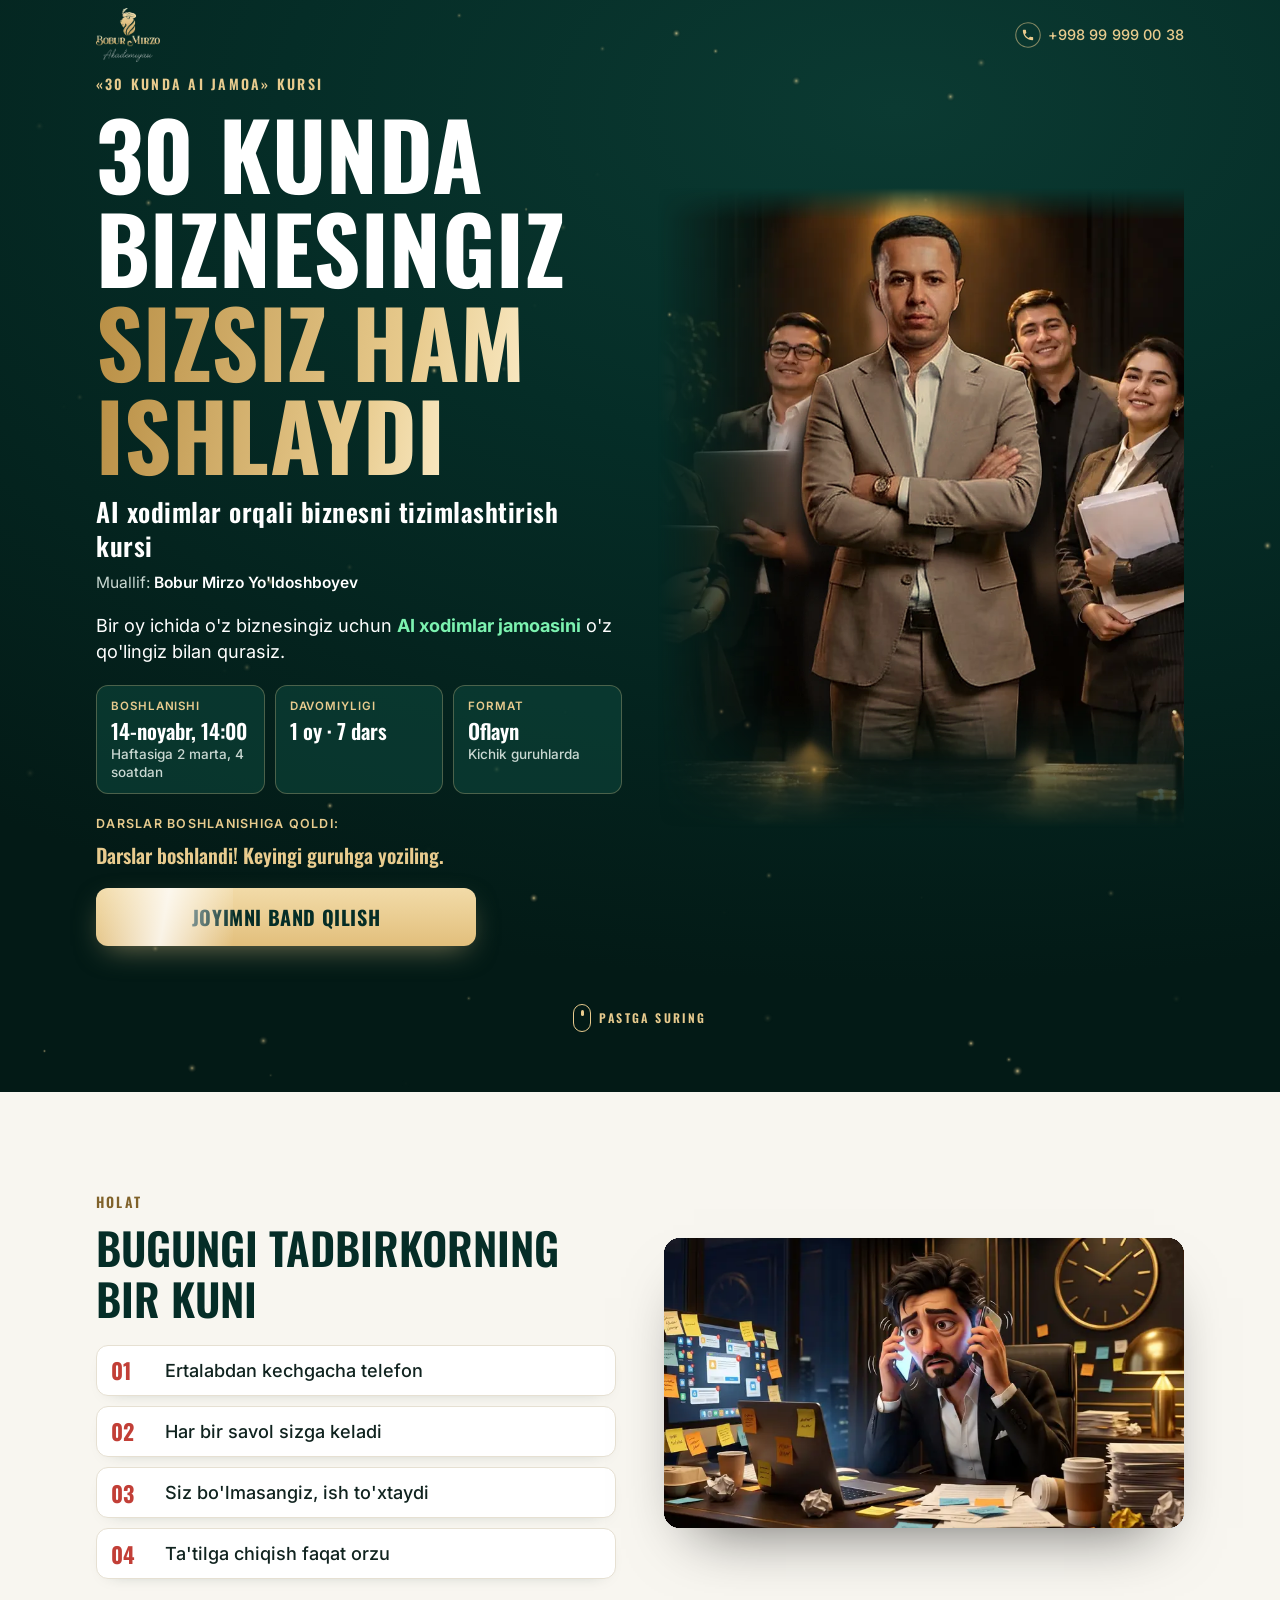
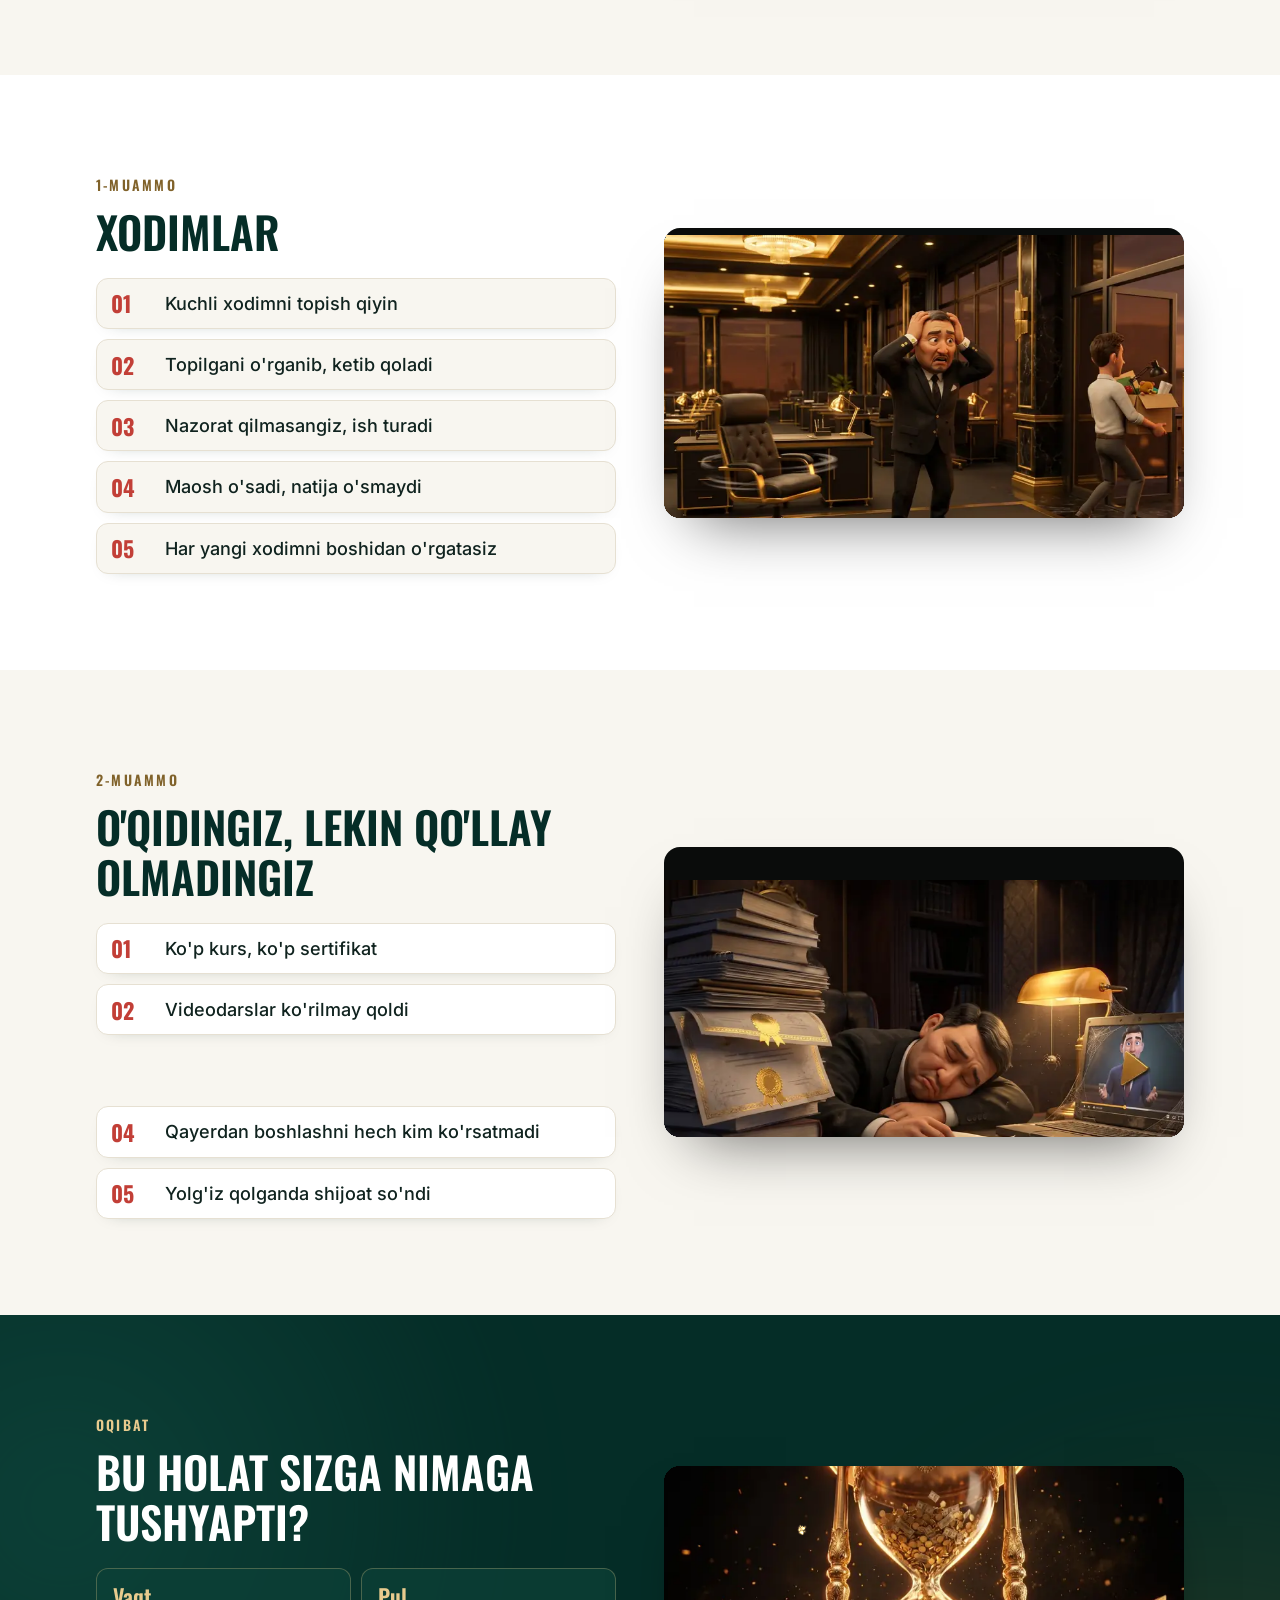
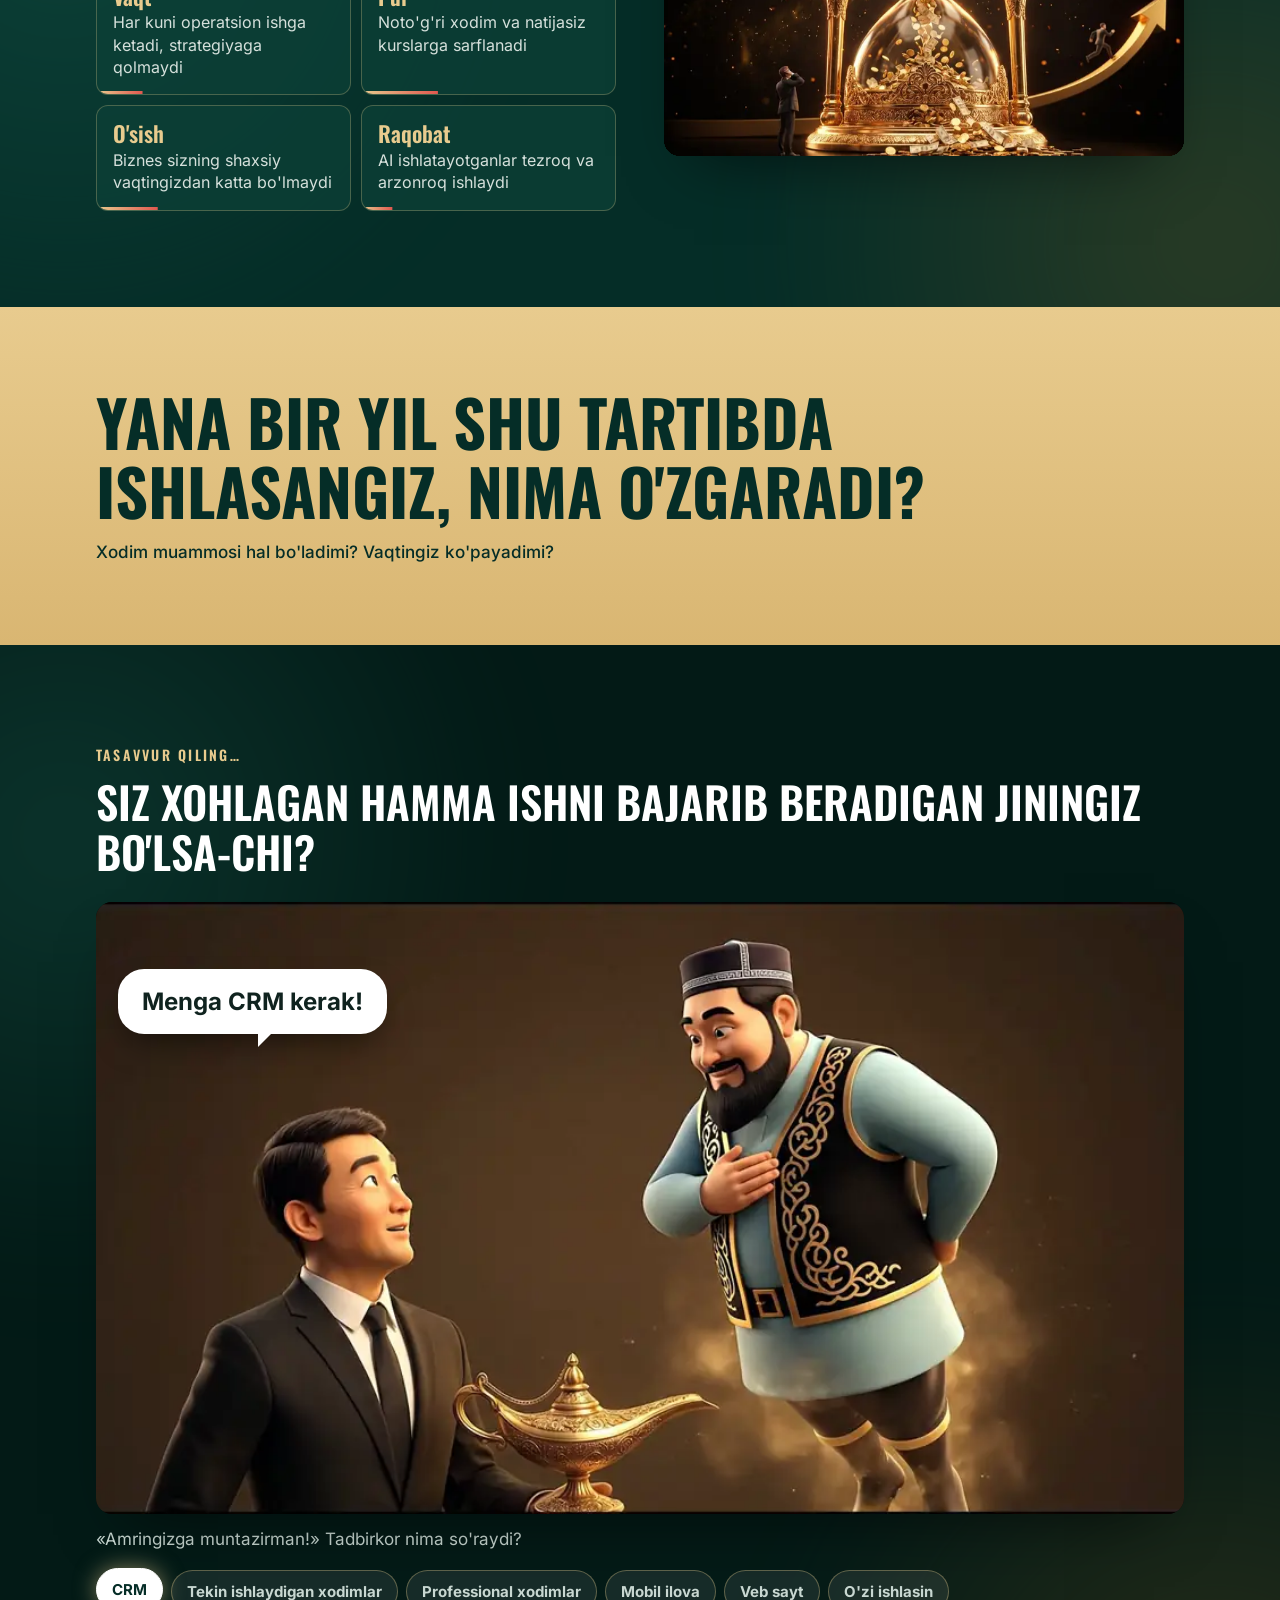
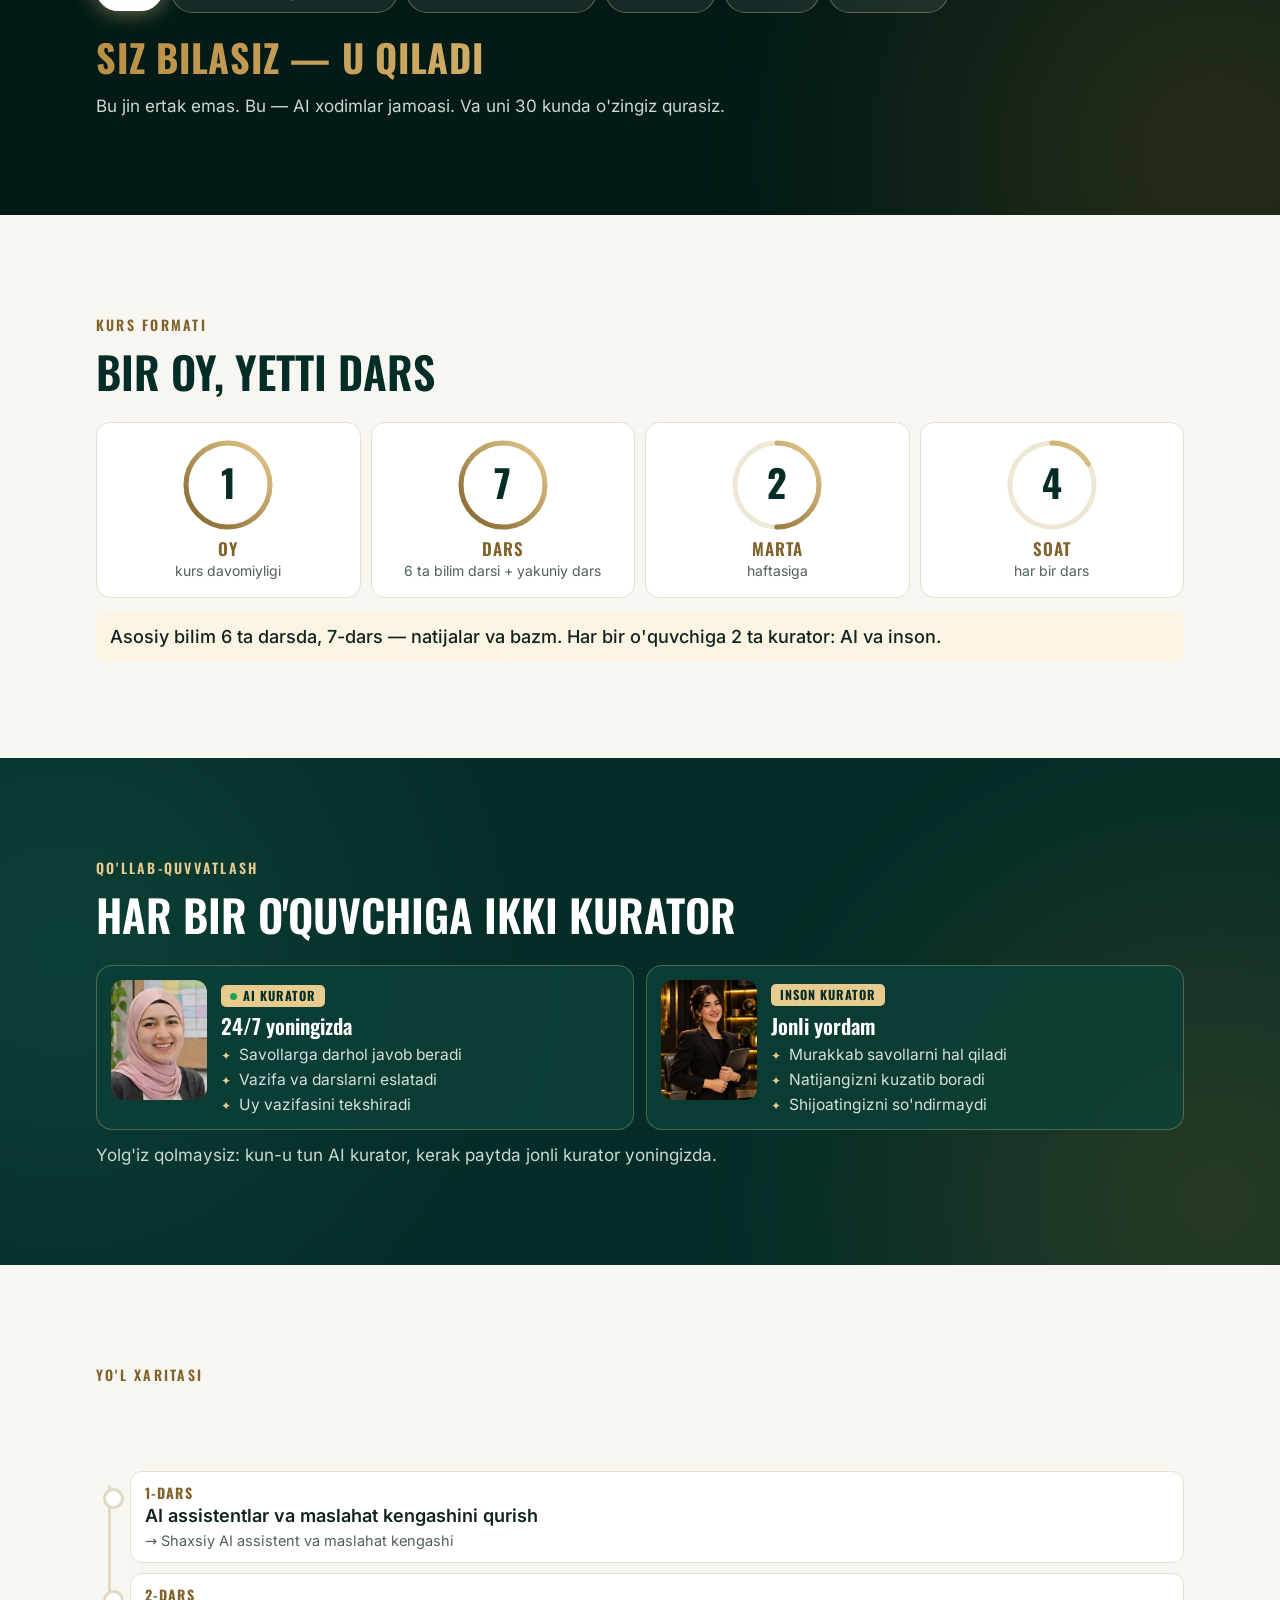
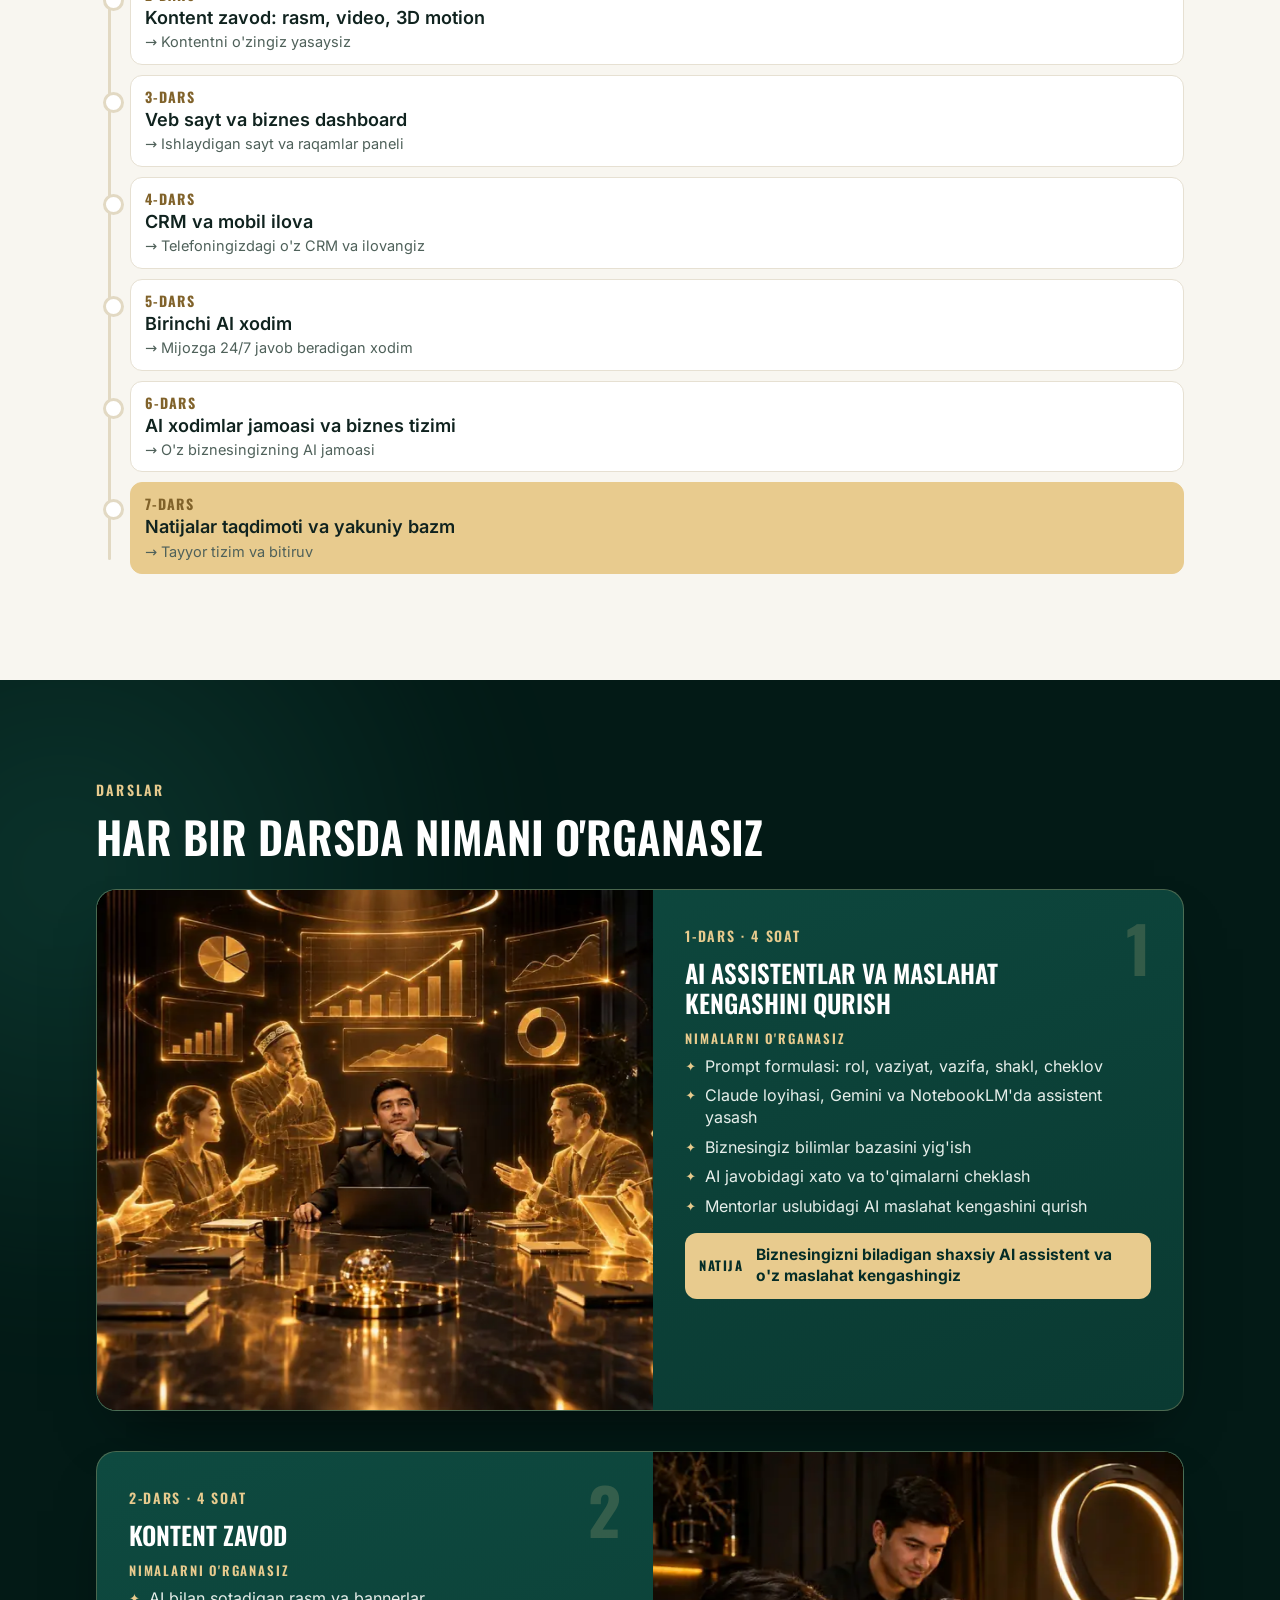
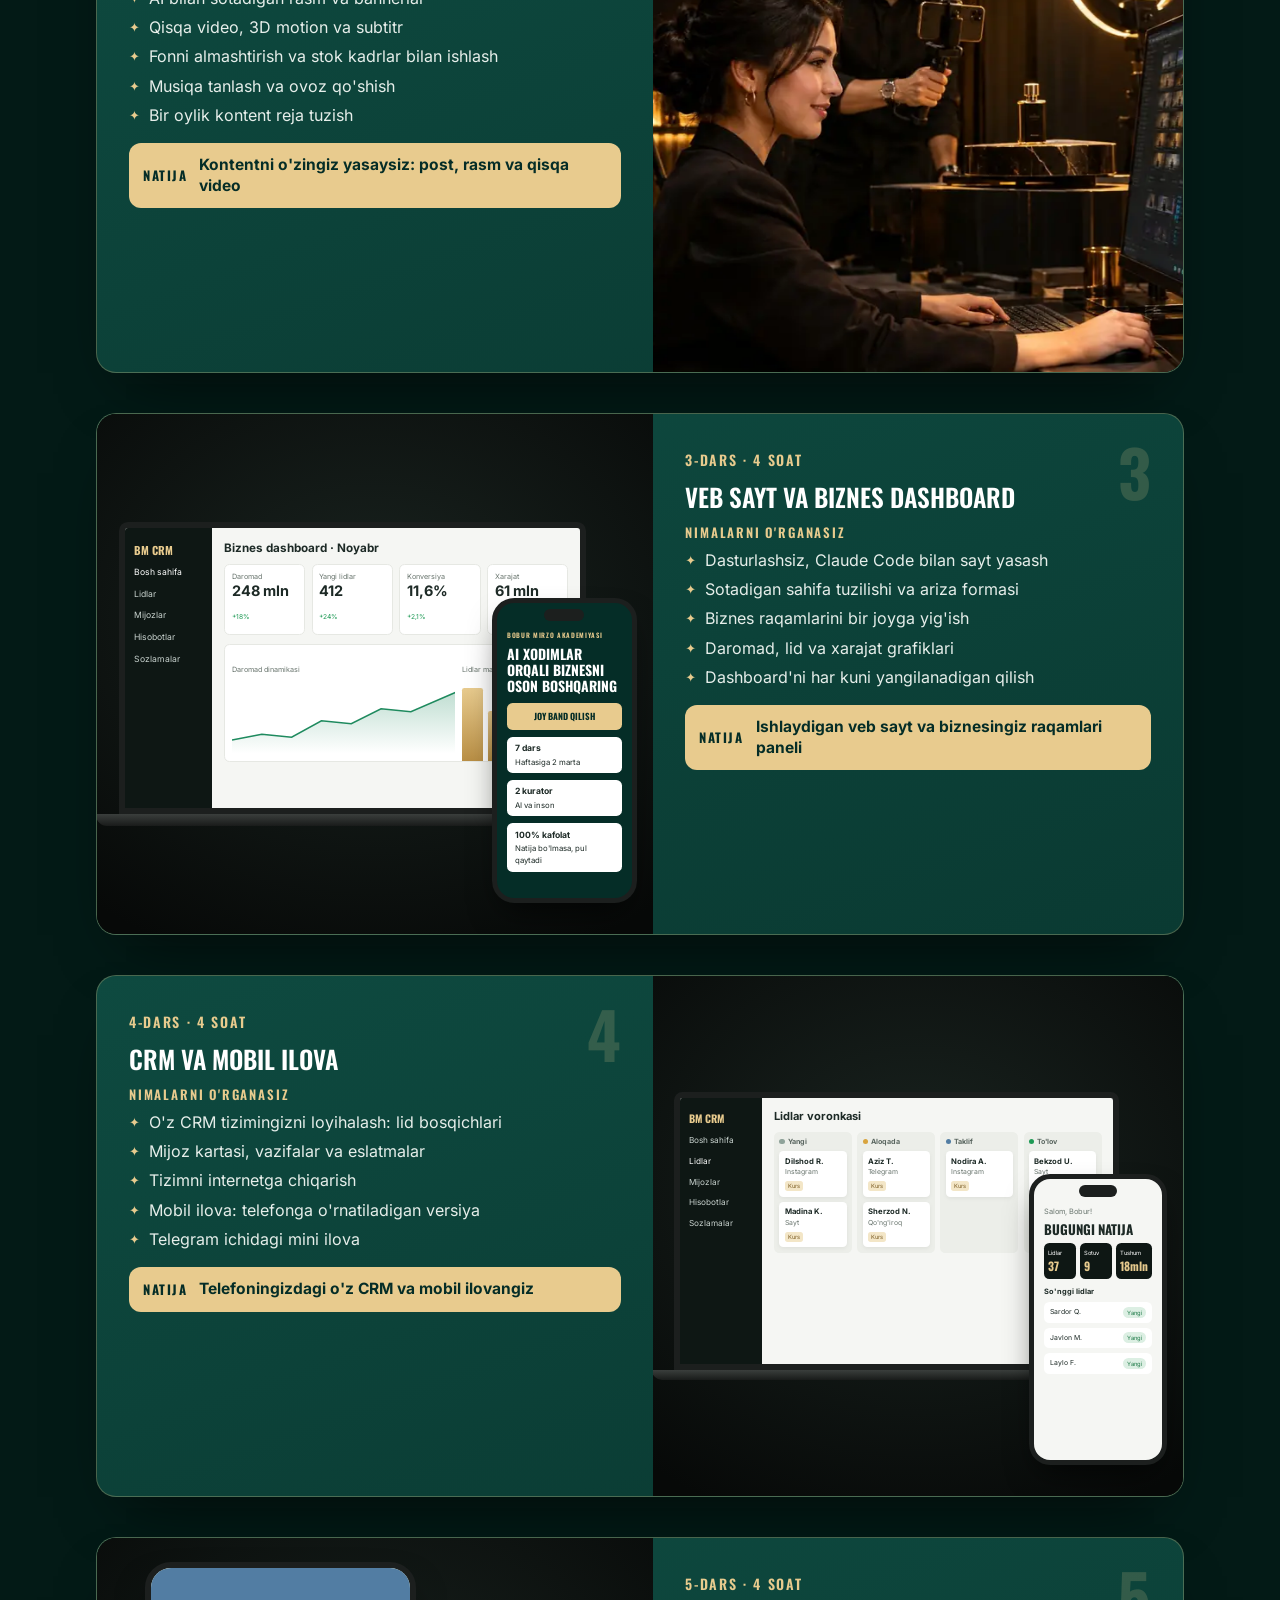
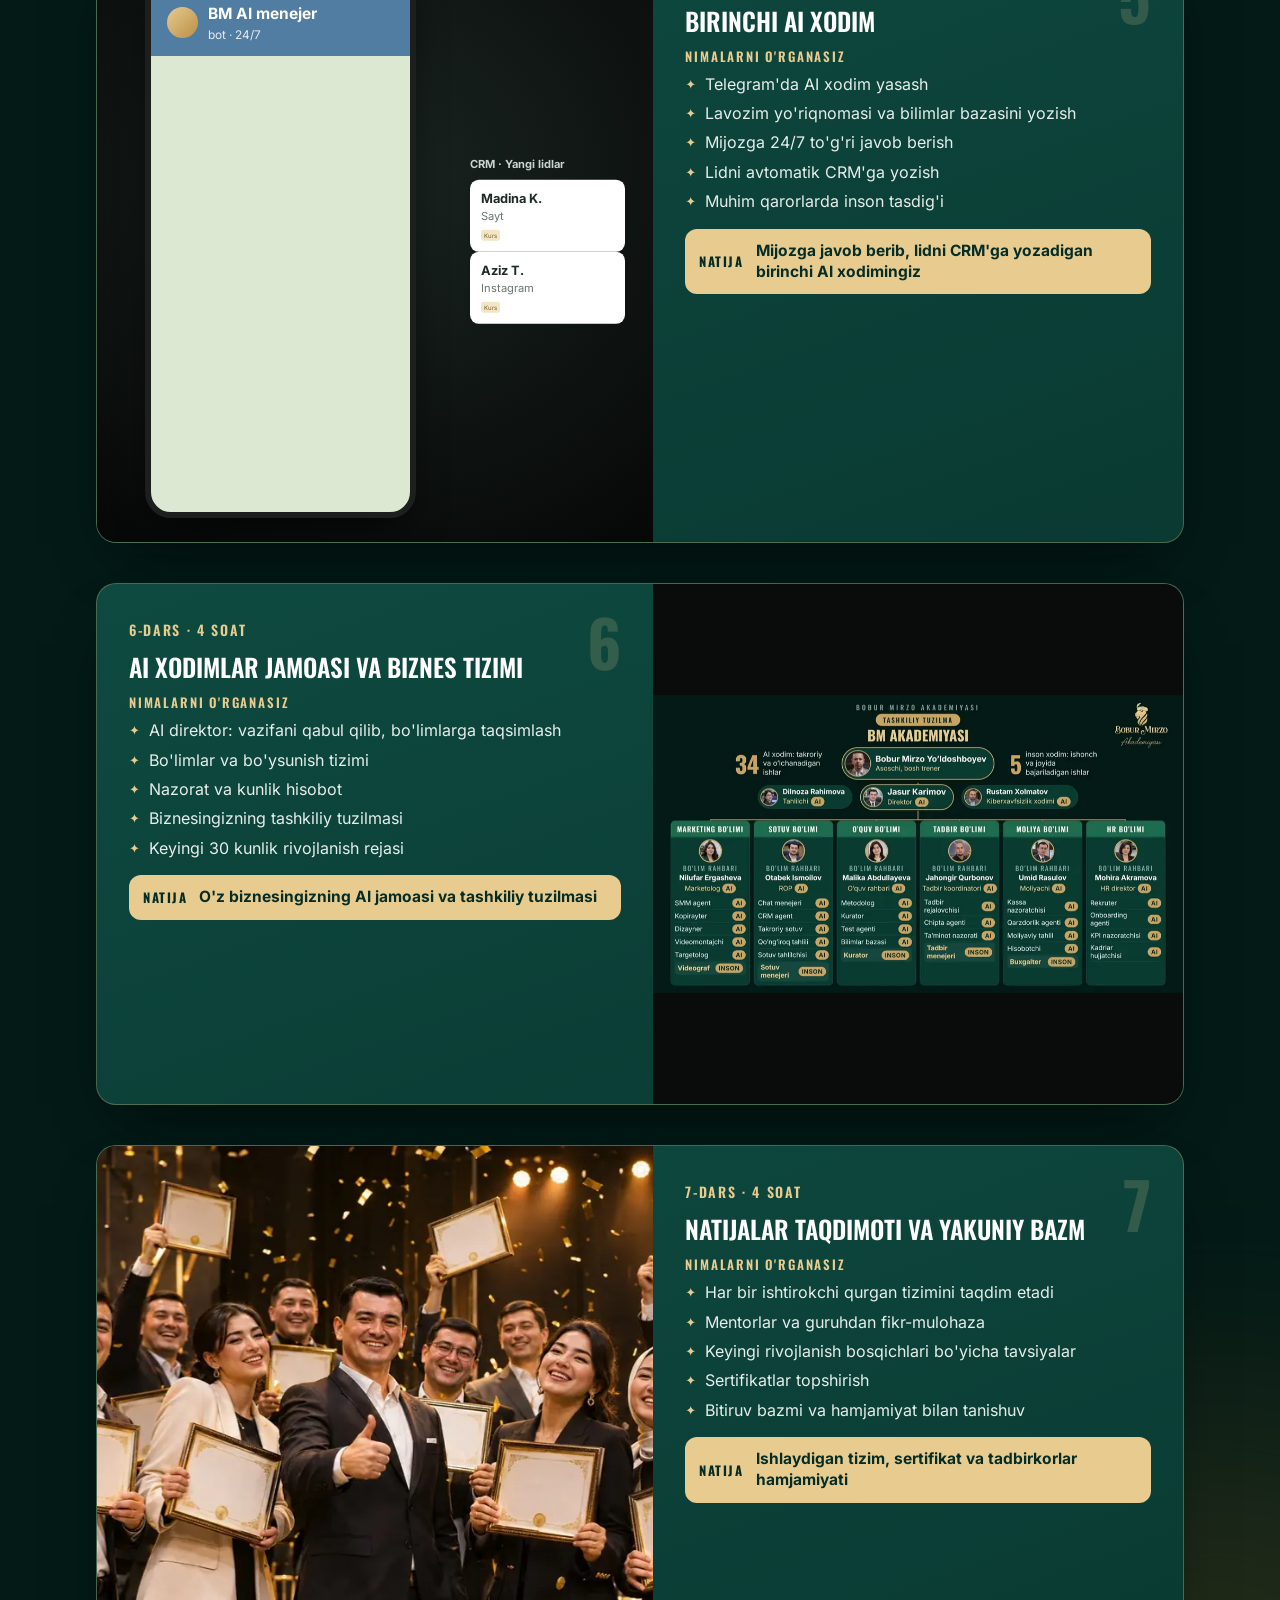
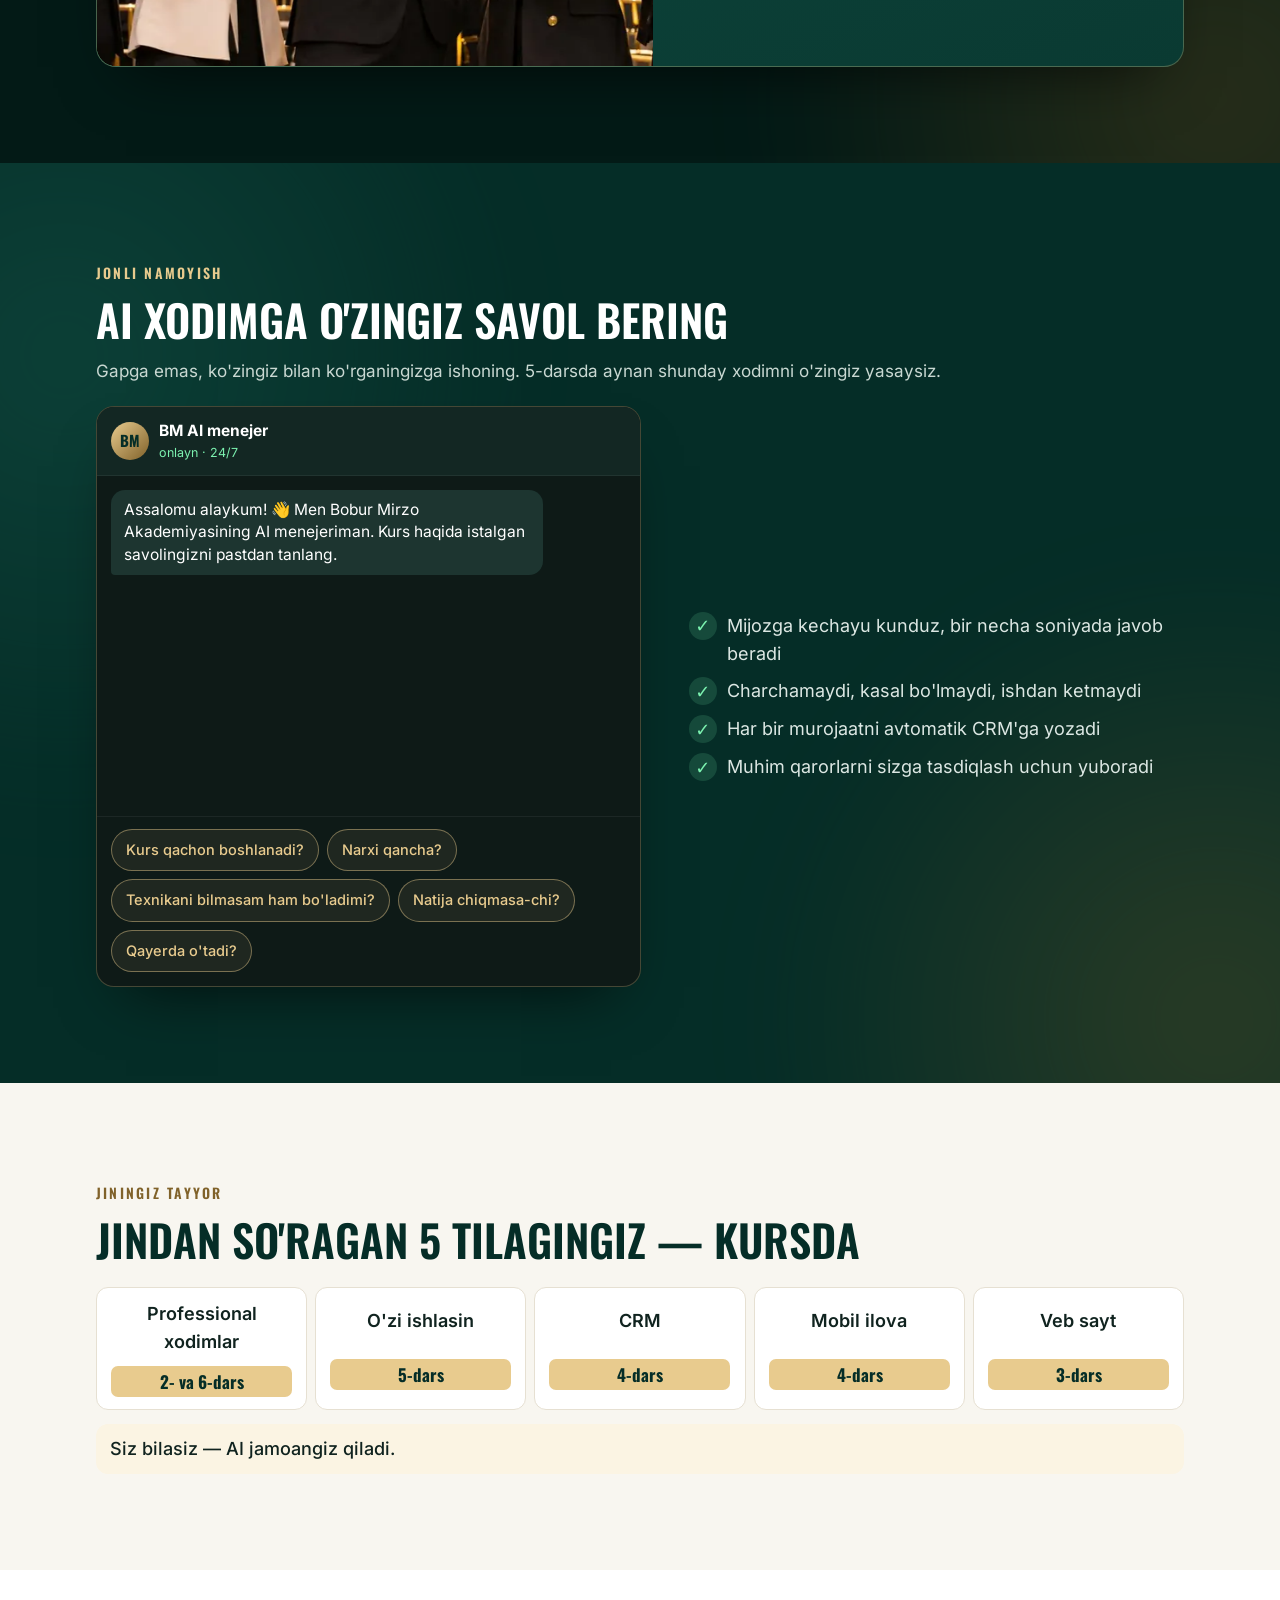
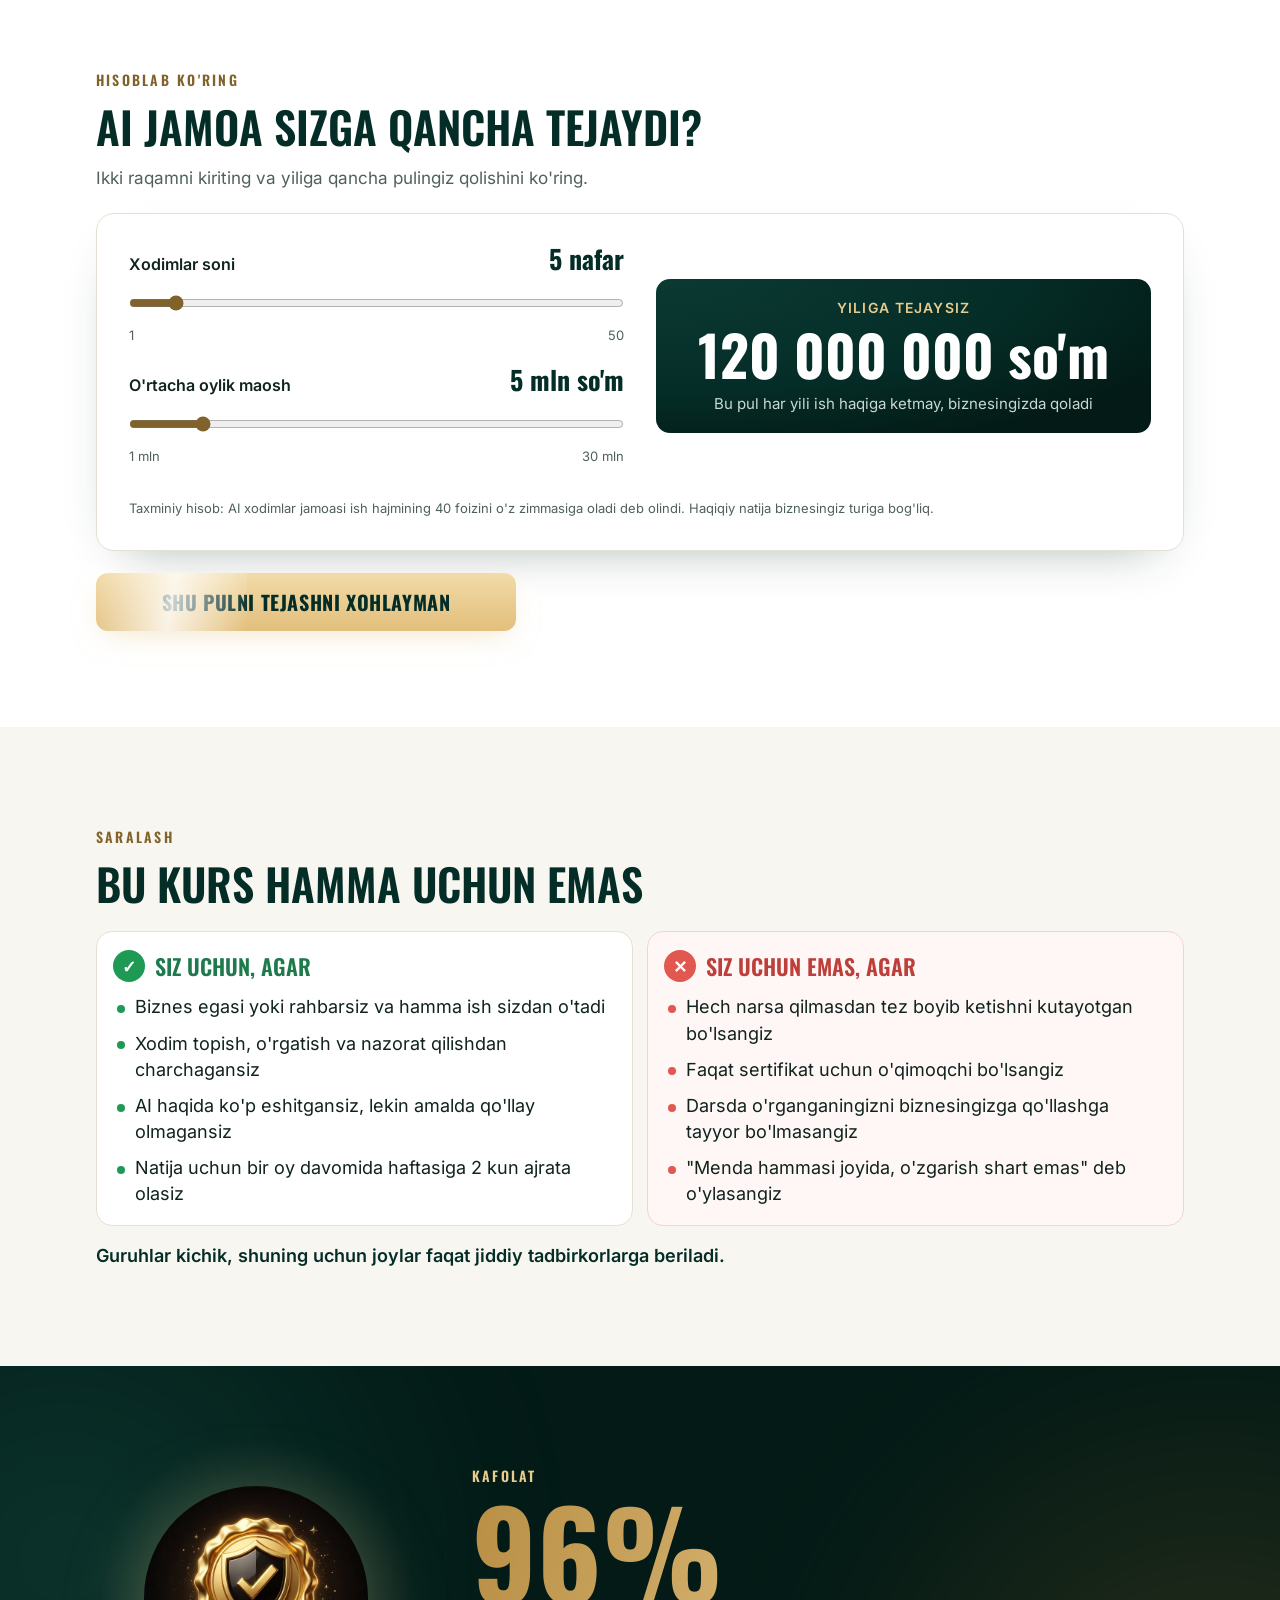
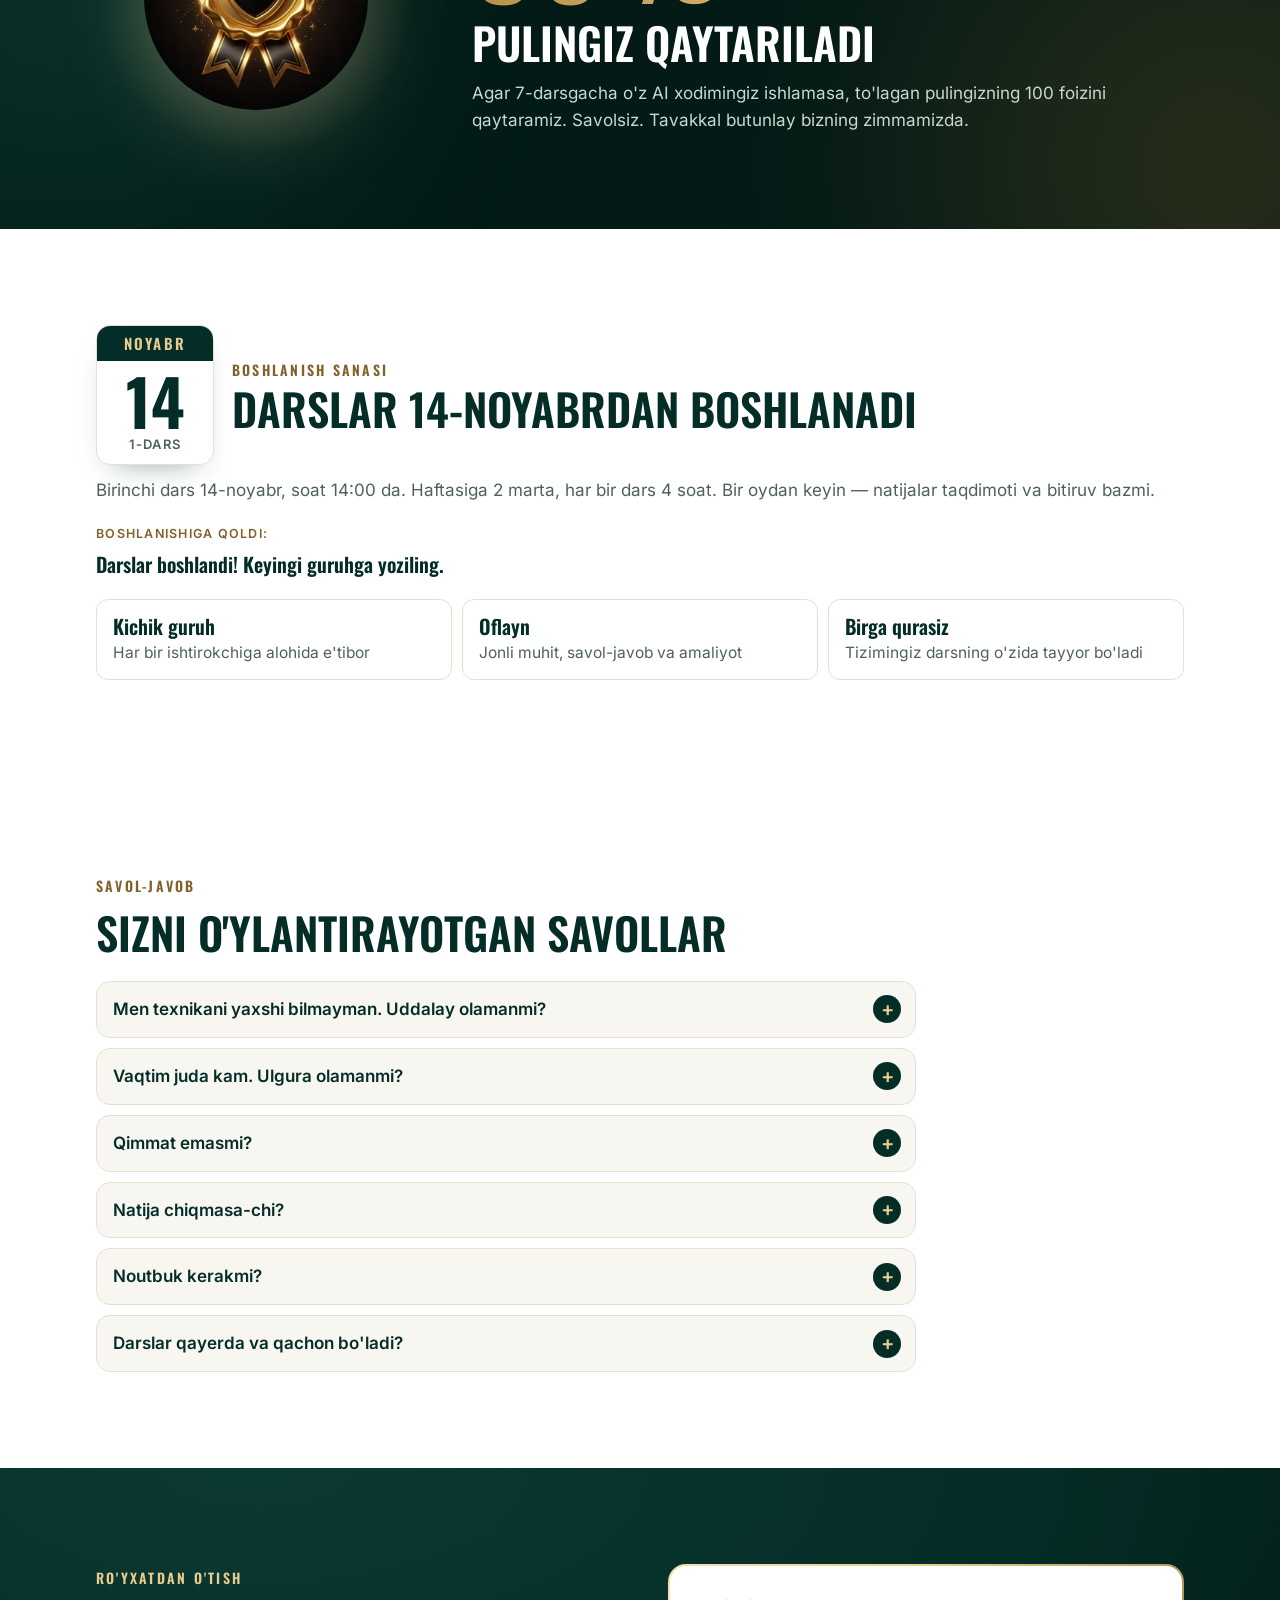
==== commit e35ec8fe: "Hero rasmi pastga tushirildi: spiker boshi to'liq ko'rinadi Tepadagi xiralashish kamaytirildi, katta" ====
--- a/sayt/index.html
+++ b/sayt/index.html
@@ -354,6 +354,14 @@
 }
 
 /* ---------- yangi bloklar ---------- */
+/* hero rasmi: spiker boshi to'liq ko'rinsin */
+.hero .ph{margin-top:34px}
+.hero .ph img{object-position:46% 0;transform-origin:50% 0;
+ -webkit-mask-image:linear-gradient(transparent 0,#000 6%,#000 62%,transparent 98%);mask-image:linear-gradient(transparent 0,#000 6%,#000 62%,transparent 98%)}
+@media (min-width:860px){
+  .hero .ph{margin-top:0}
+  .hero .ph img{-webkit-mask-image:linear-gradient(90deg,transparent,#000 24%),linear-gradient(transparent,#000 5%,#000 80%,transparent);mask-image:linear-gradient(90deg,transparent,#000 24%),linear-gradient(transparent,#000 5%,#000 80%,transparent)}
+}
 /* teskari sanoq */
 .cd-wrap{margin-top:20px}
 .cd-t{display:block;font-size:12.5px;font-weight:600;letter-spacing:.1em;text-transform:uppercase;color:var(--gold-l);margin-bottom:8px}
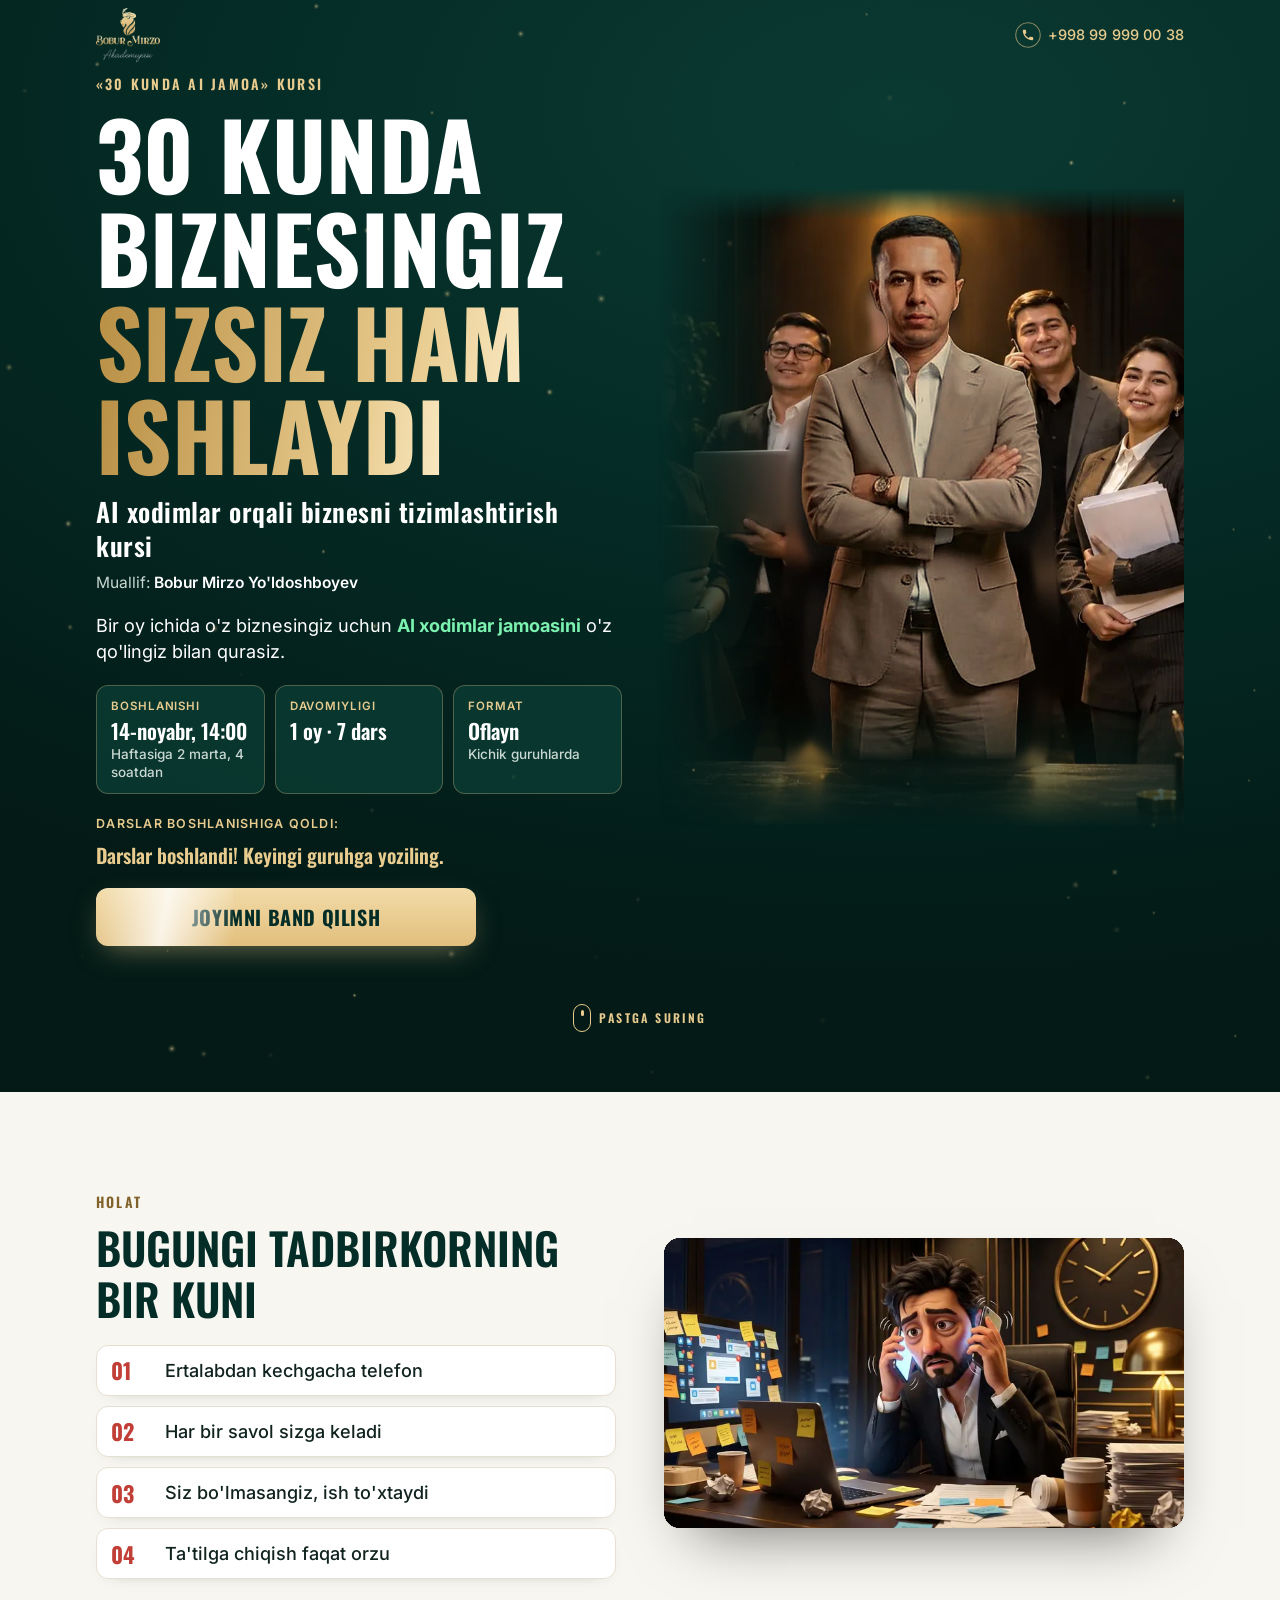
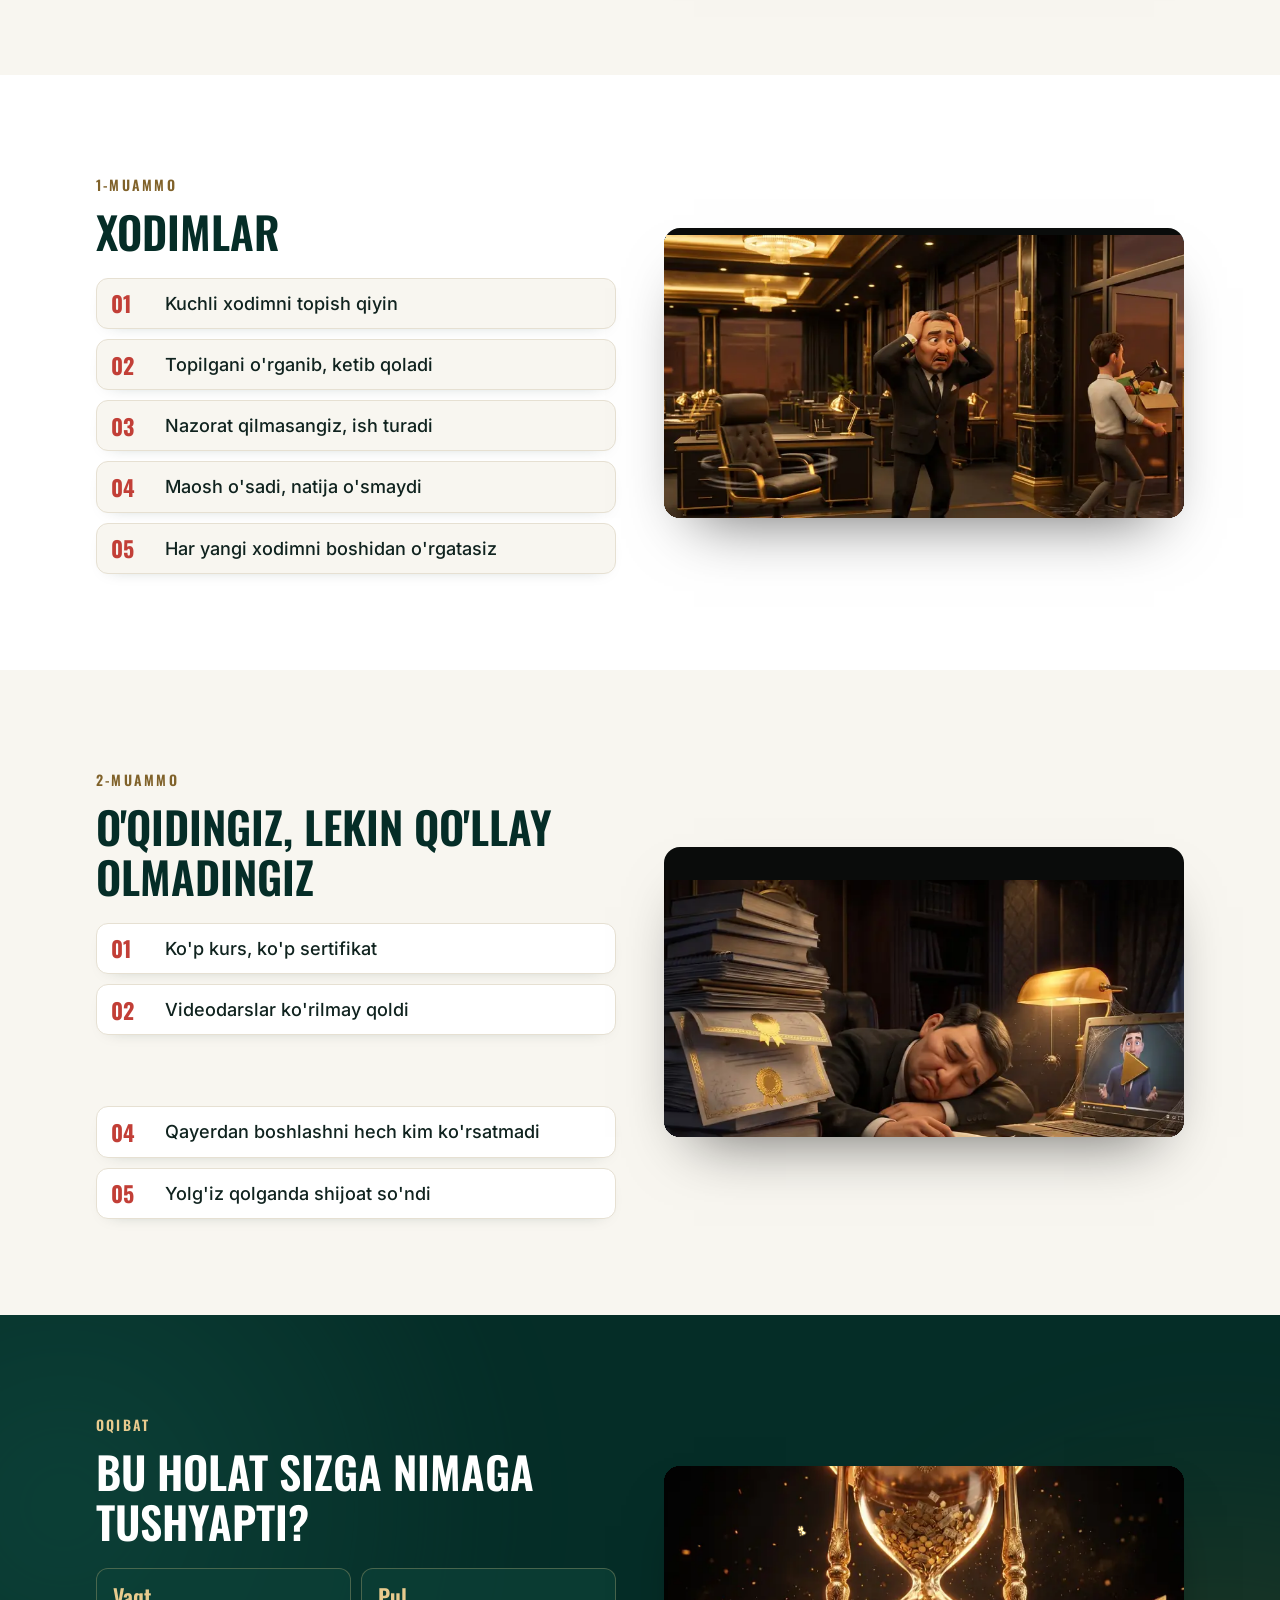
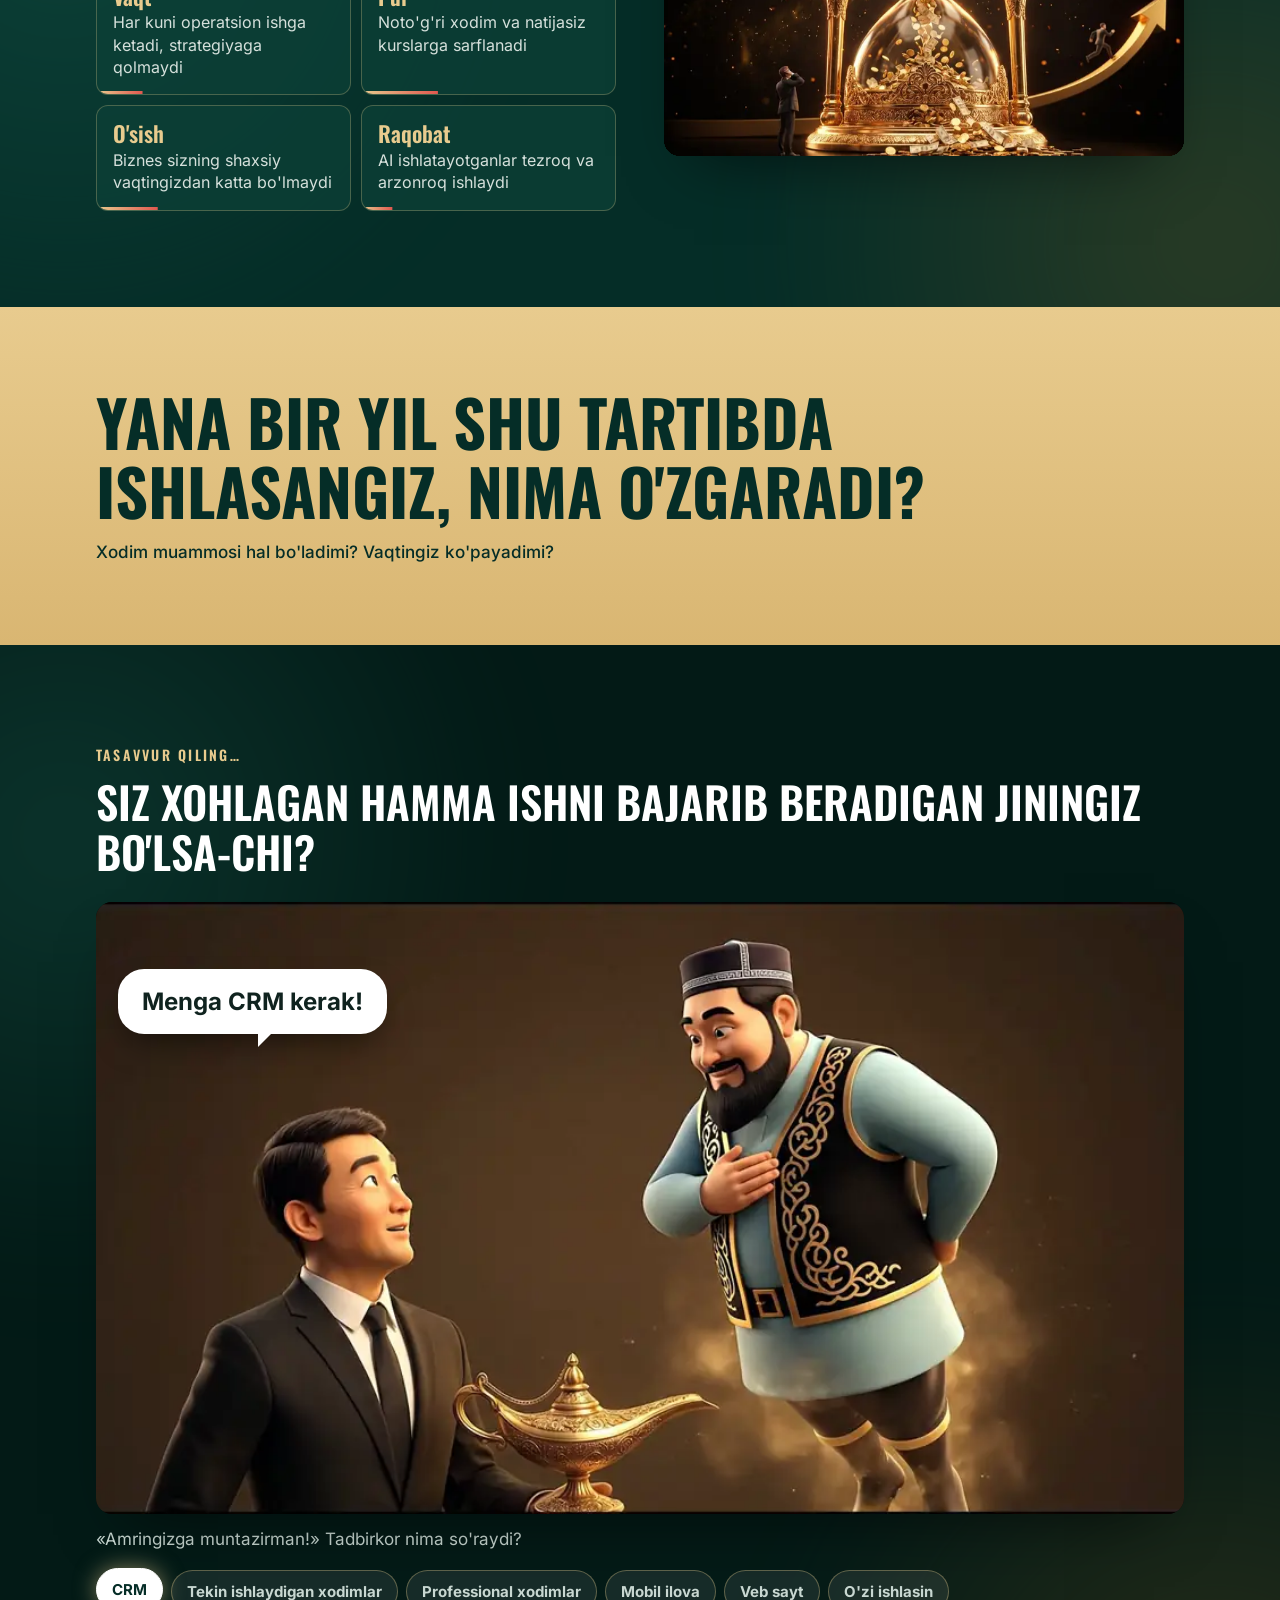
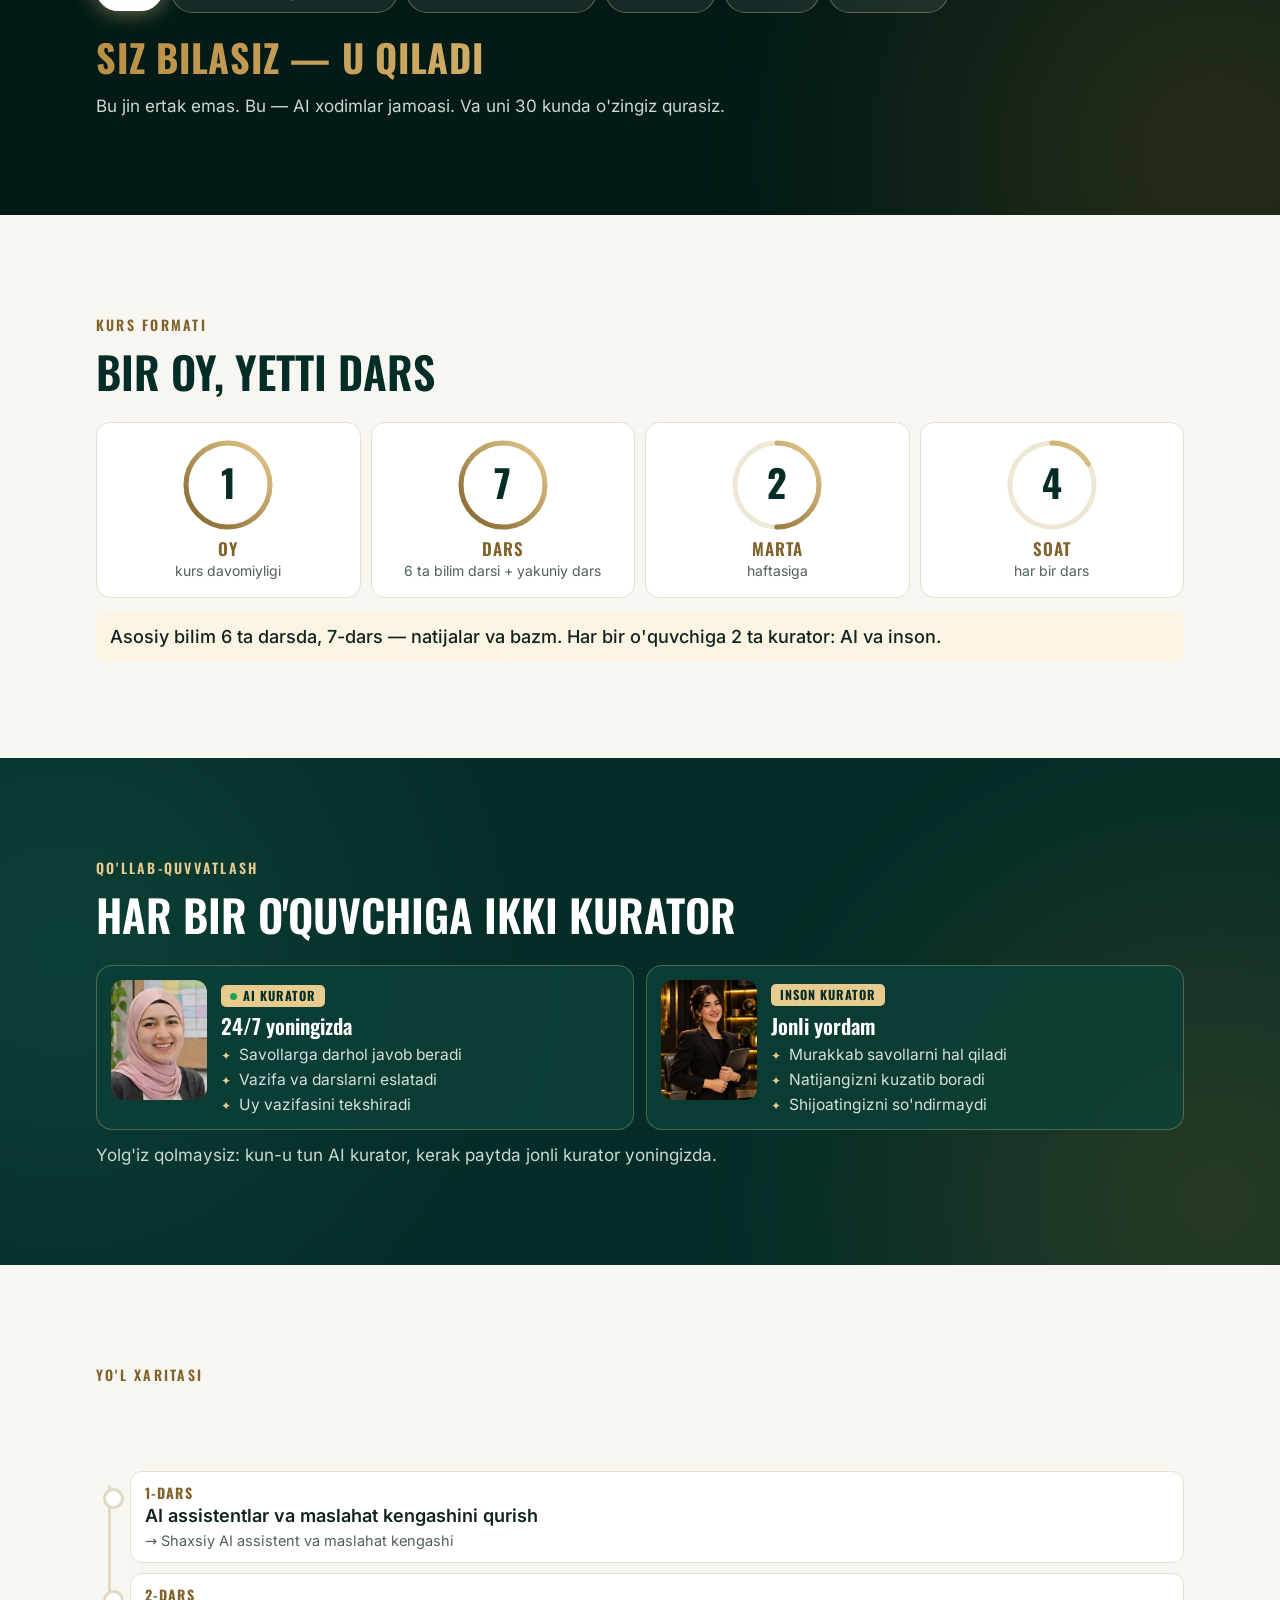
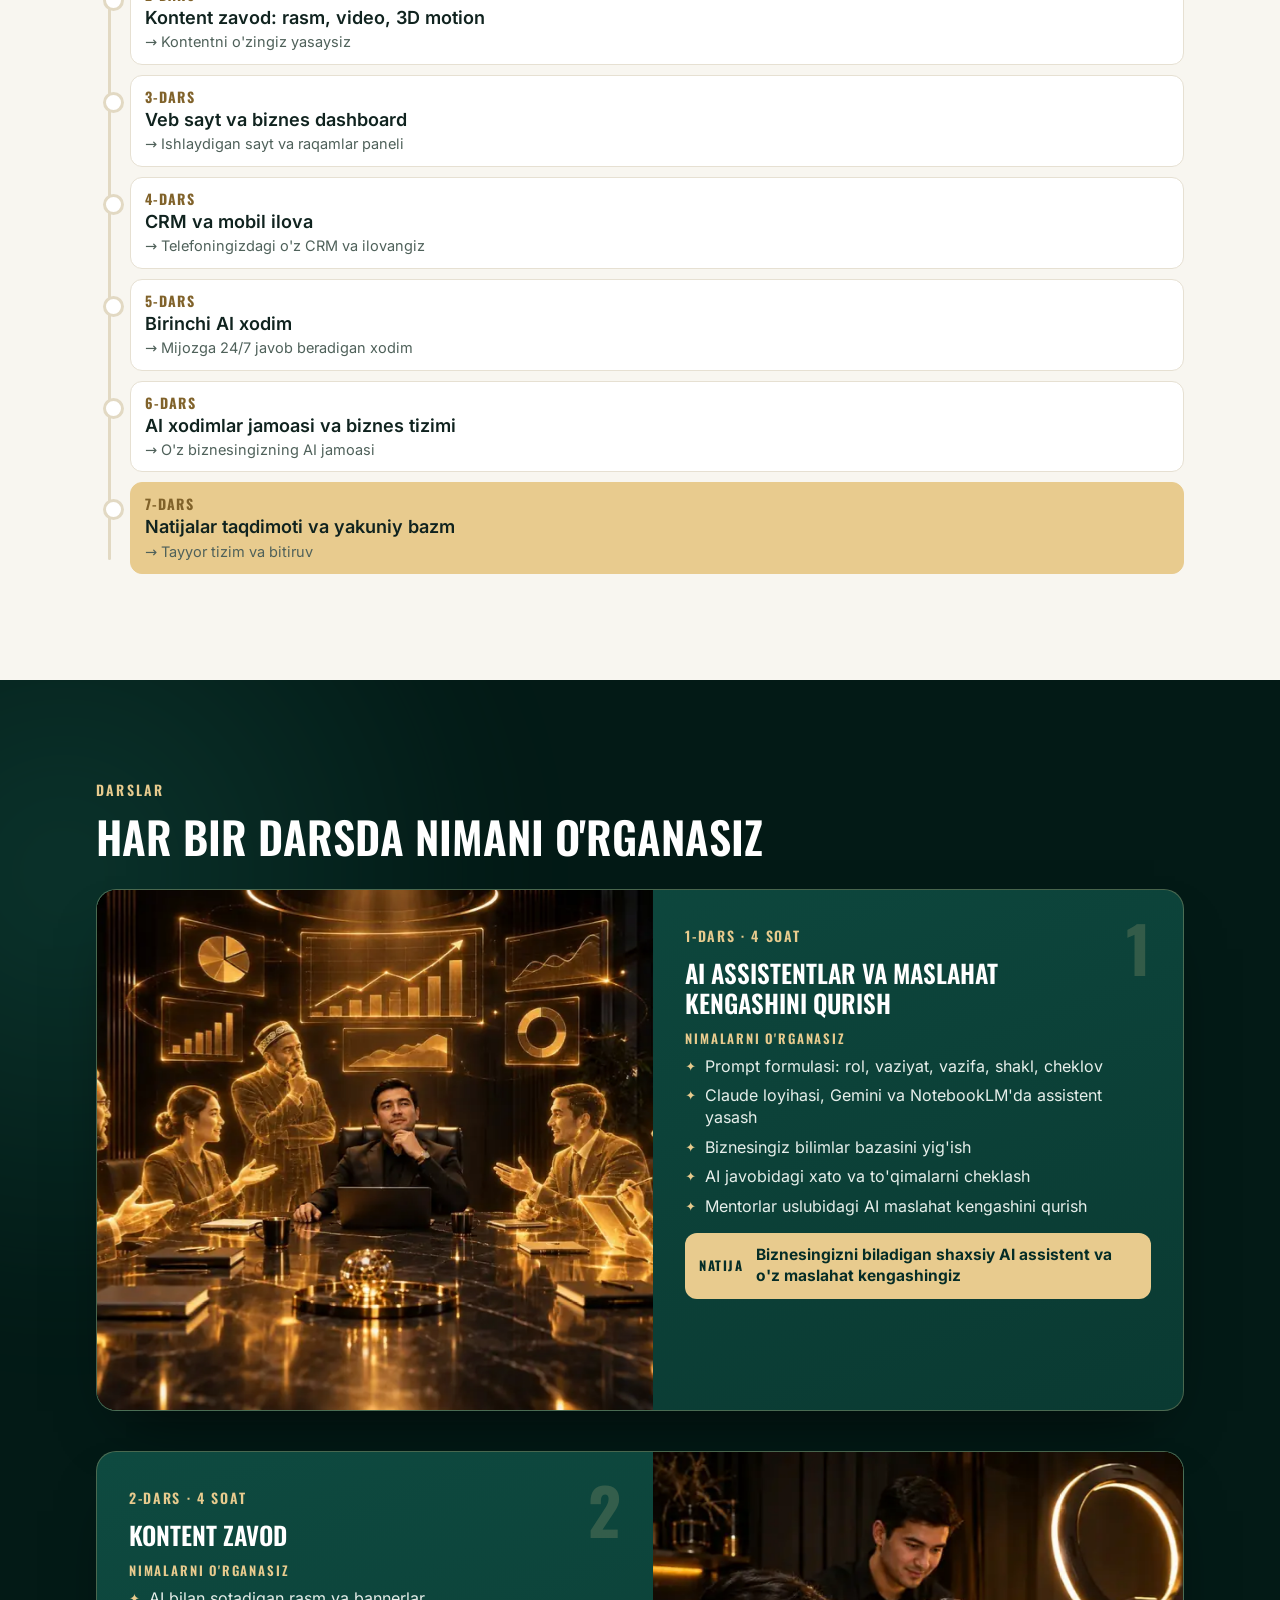
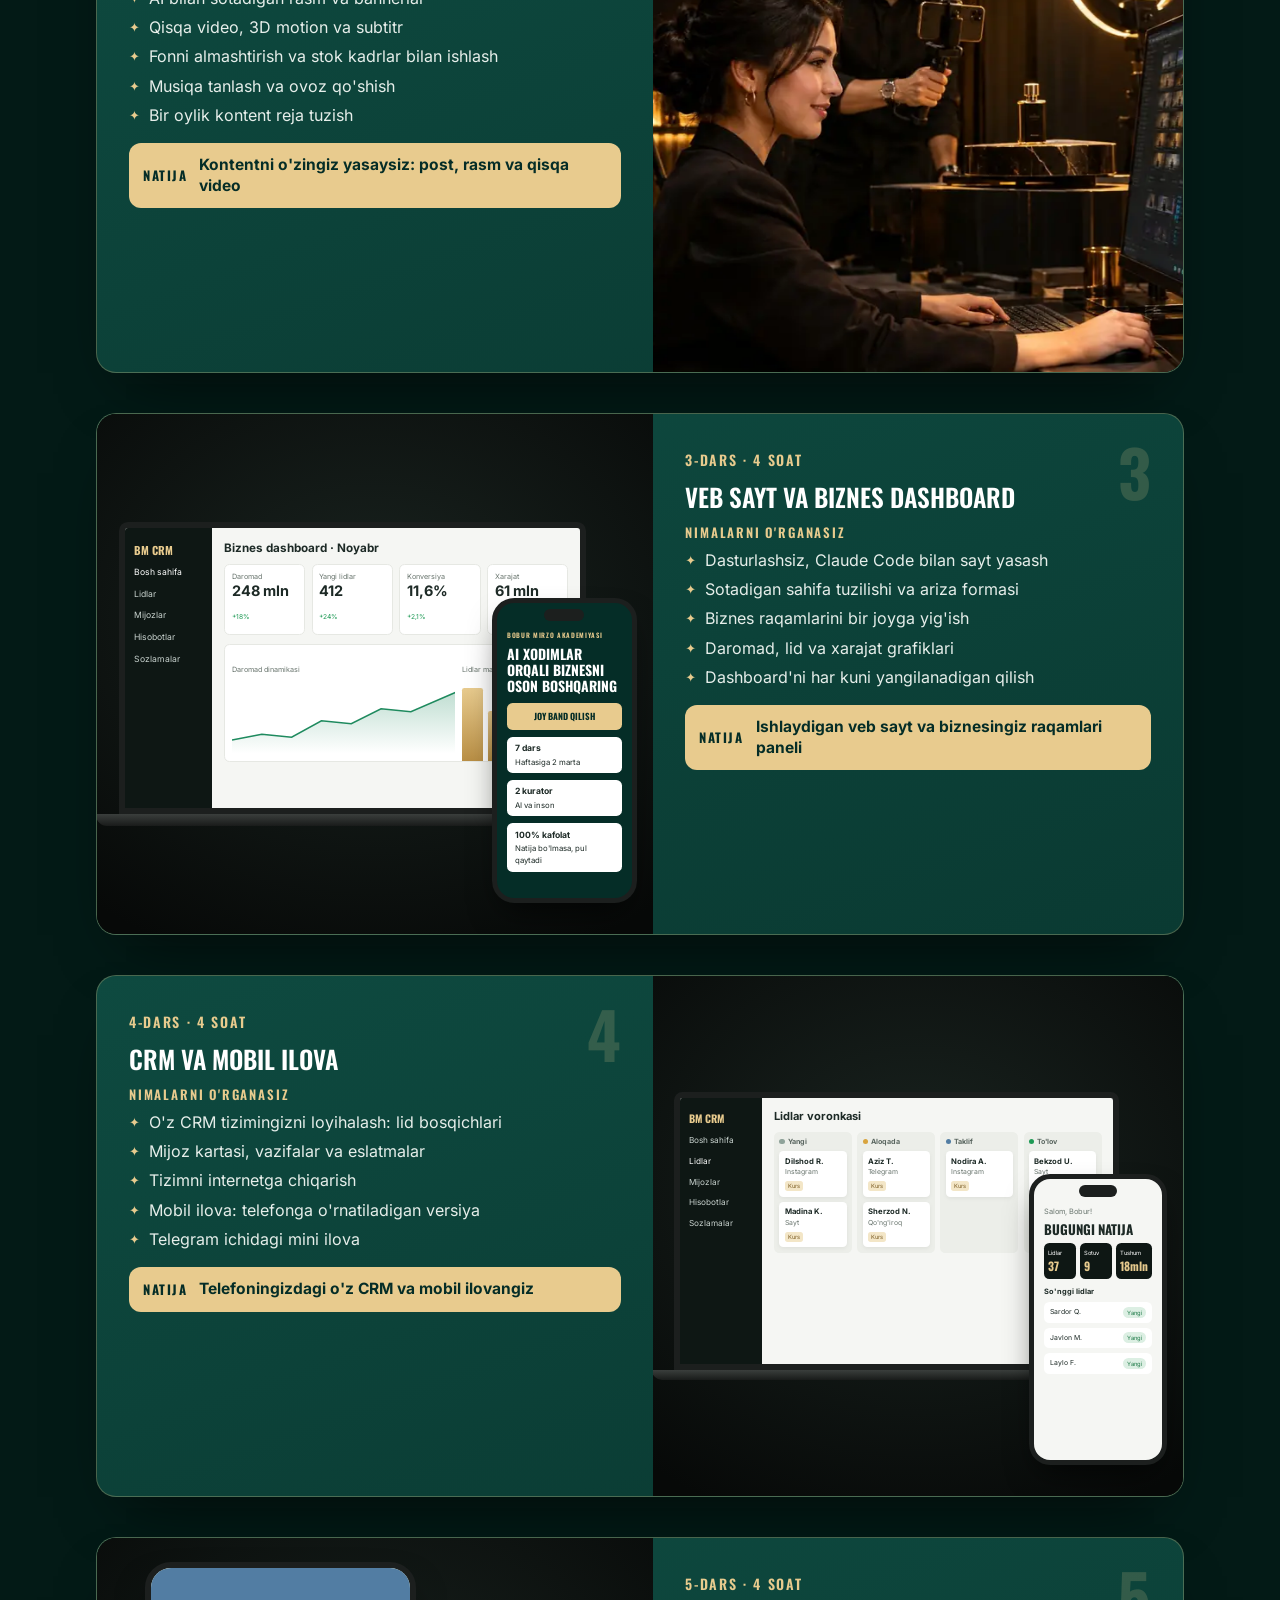
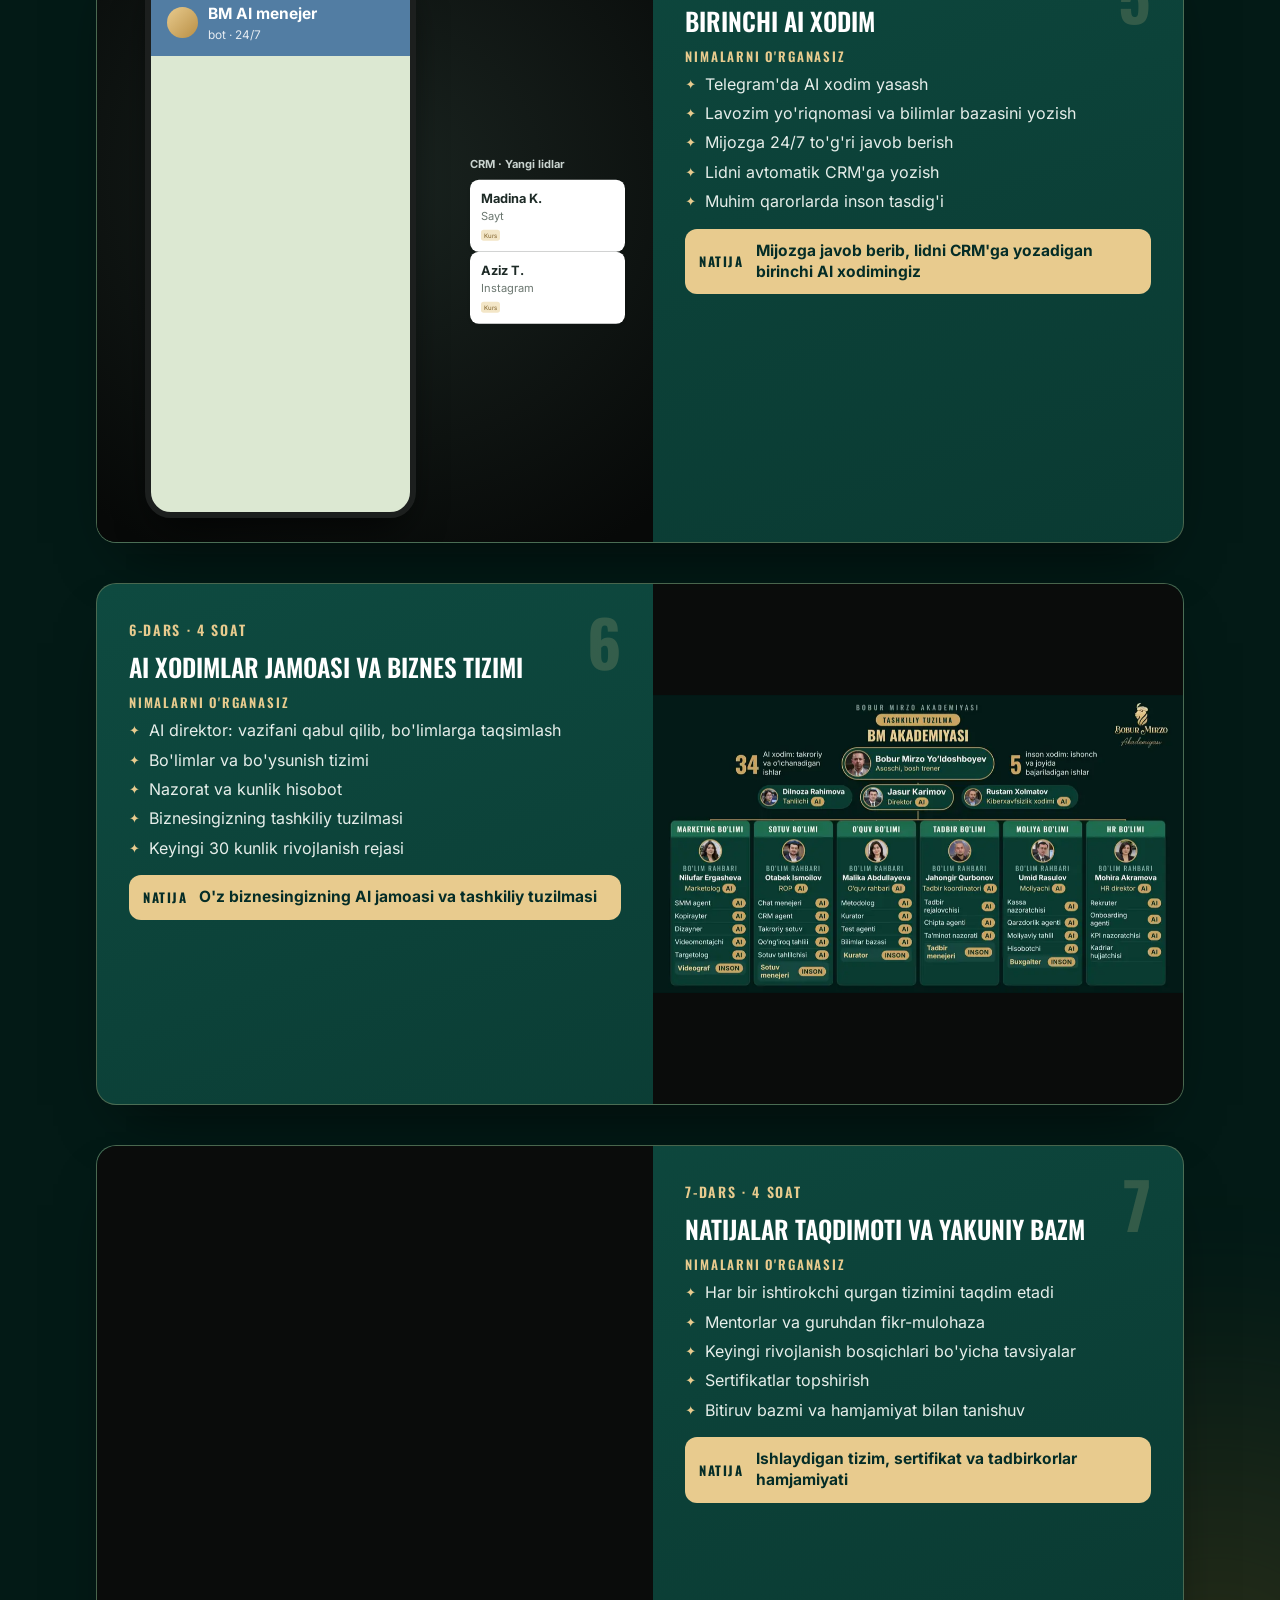
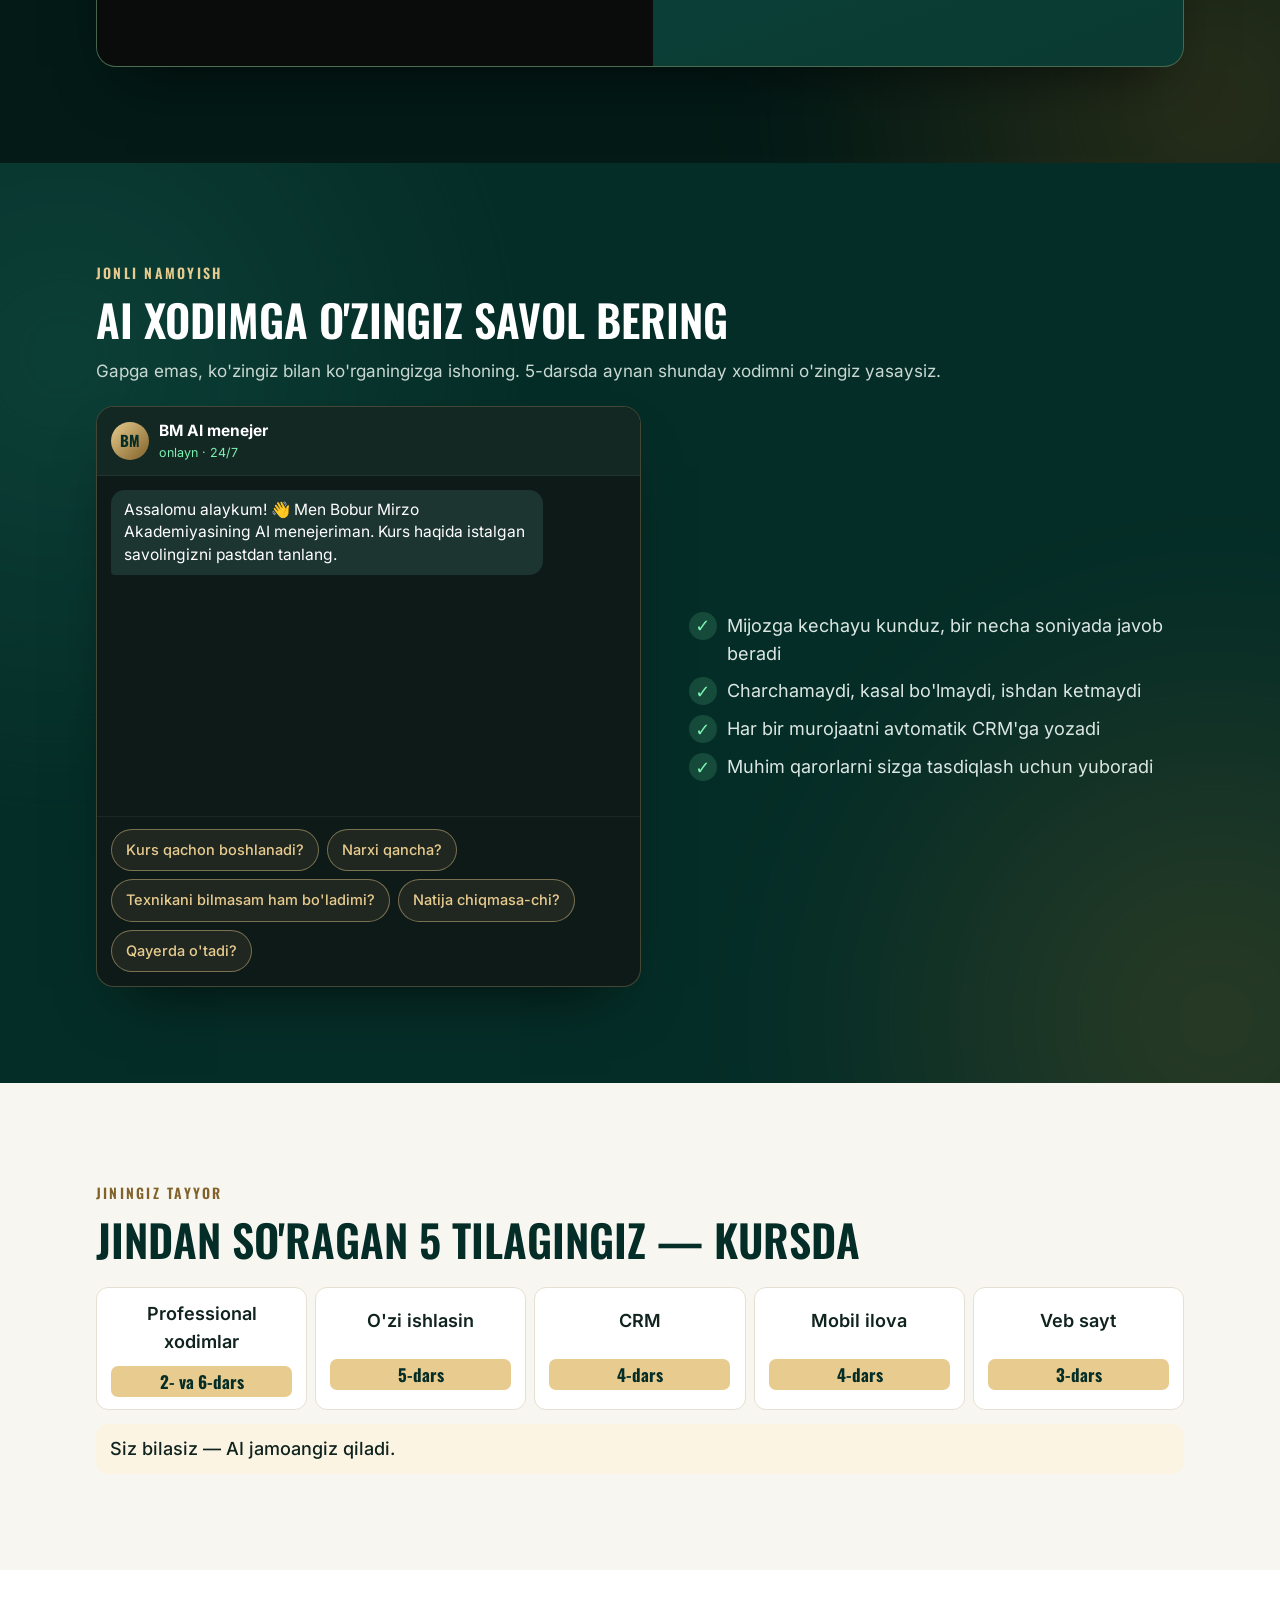
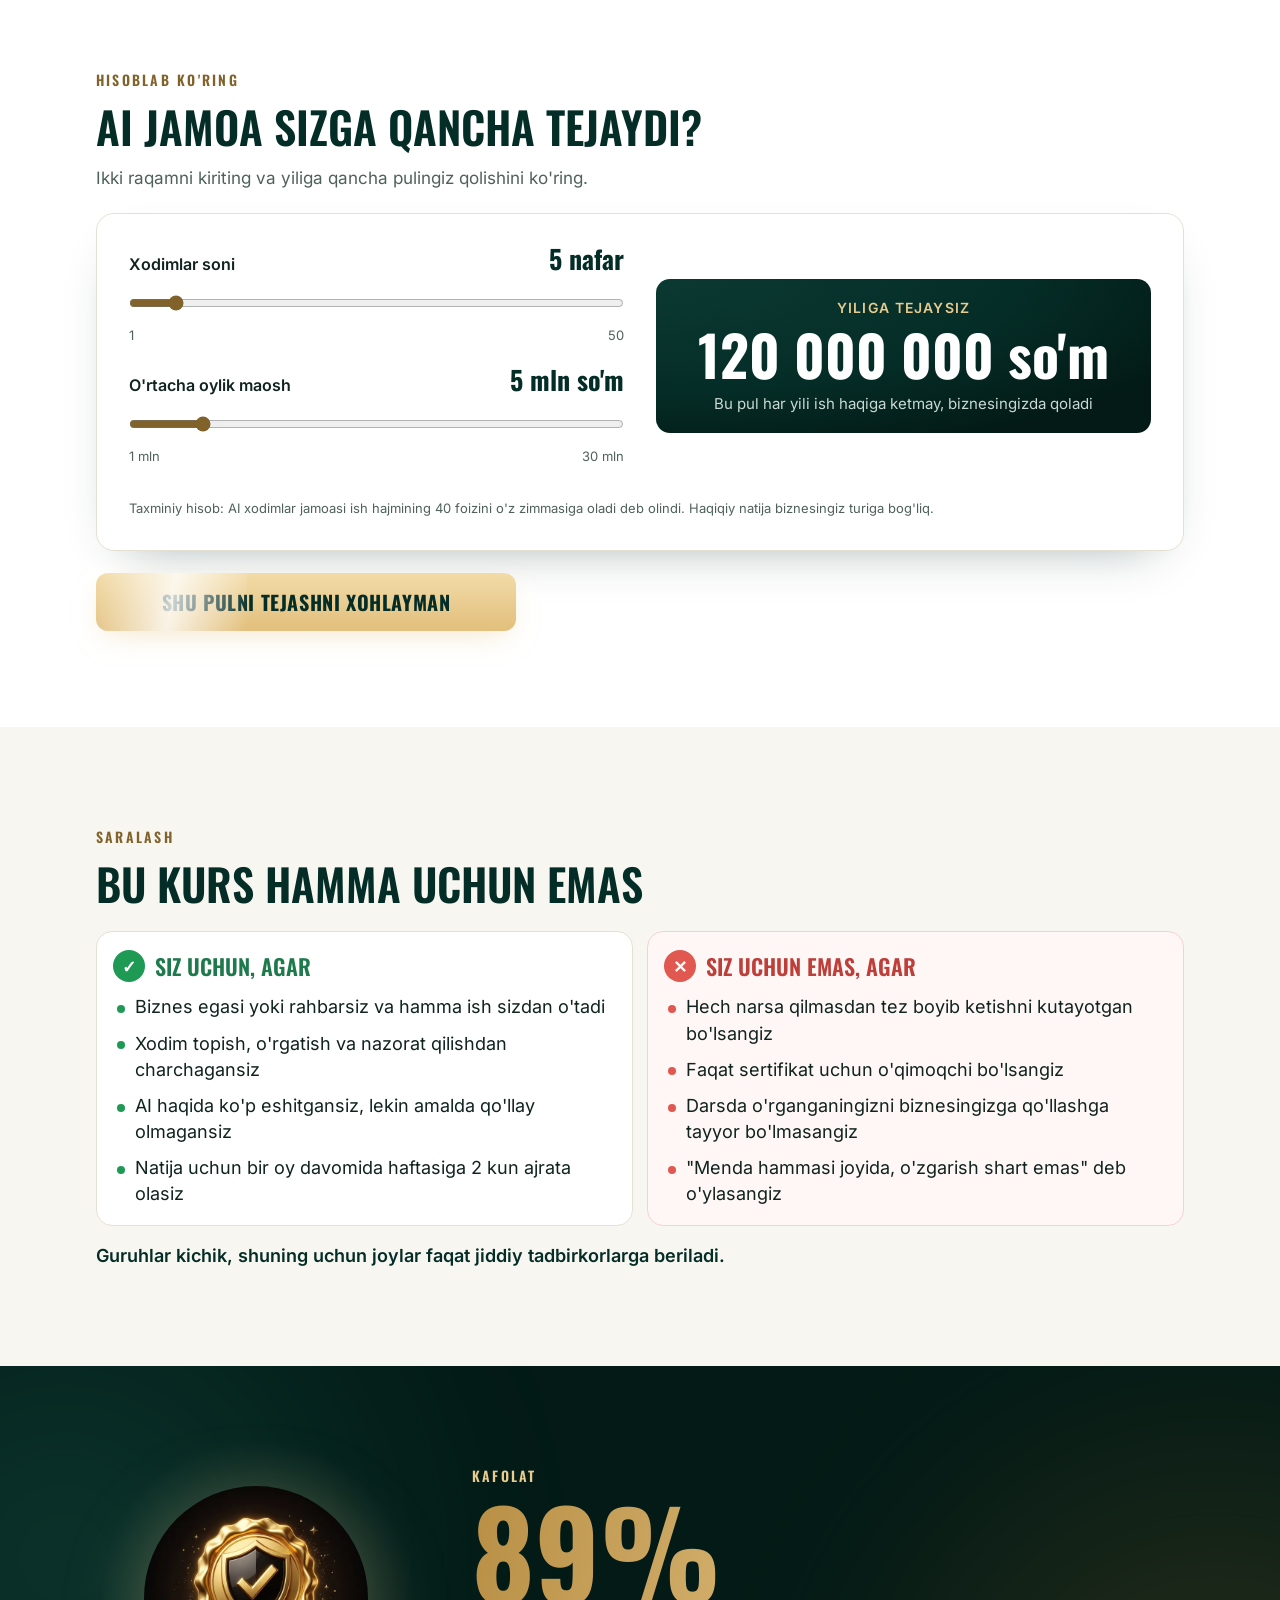
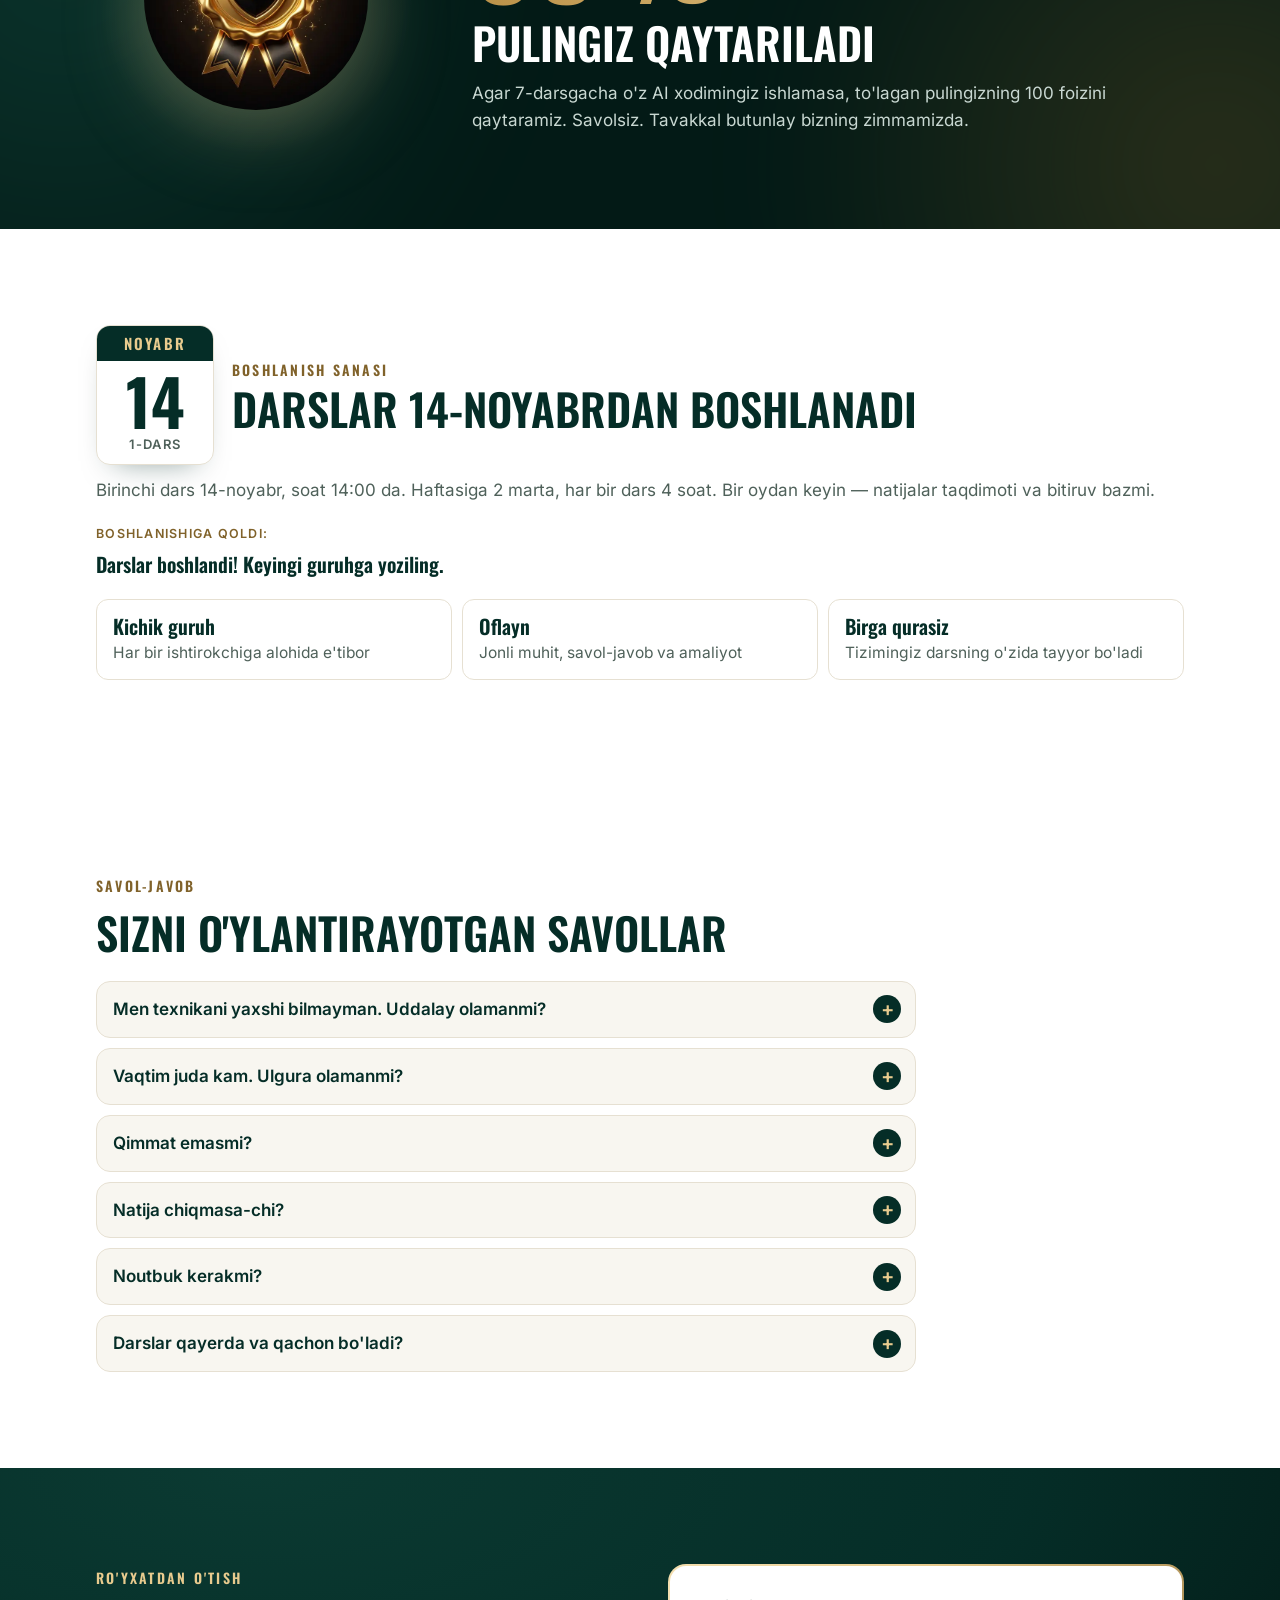
==== commit 97116bd9: "Forma CRM webhook formatiga moslandi (kalit hali qo'shilmagan) Ariza: ism, telefon, manba "Sayt", iz" ====
--- a/sayt/index.html
+++ b/sayt/index.html
@@ -1283,7 +1283,11 @@
   err.textContent = '';
   const utm = Object.fromEntries([...new URLSearchParams(location.search)].filter(([k]) => k.startsWith('utm_') || k === 'manba'));
   const soha = (f.querySelector('input[name=soha]:checked') || {}).value || '';
-  const lead = { name, phone: '+998' + digits, soha, kurs: CONFIG.KURS, ...utm };
+  const lead = {
+    name, phone: '+998' + digits, source: 'Sayt',
+    note: 'Saytdan ariza: 30 kunda AI jamoa' + (soha ? ' · Soha: ' + soha : ''),
+    extra: { kurs: CONFIG.KURS, soha: soha || '—', sahifa: location.href.split('?')[0], ...utm }
+  };
   if (!CONFIG.CRM_URL) {
     console.warn('CRM ulanmagan, ariza yuborilmadi:', lead);
     f.hidden = true; $('#ok').hidden = false;
@@ -1293,7 +1297,8 @@
   const btn = $('#send'); btn.disabled = true;
   try {
     const r = await fetch(CONFIG.CRM_URL, { method: 'POST', headers: { 'Content-Type': 'application/json' }, body: JSON.stringify(lead) });
-    if (!r.ok) throw new Error(r.status);
+    const j = await r.json().catch(() => ({}));
+    if (!r.ok || j.ok === false) throw new Error(r.status);
     f.hidden = true; $('#ok').hidden = false;
   } catch {
     err.textContent = 'Yuborilmadi. Qayta urinib ko\'ring yoki qo\'ng\'iroq qiling: +998 99 999 00 38';
